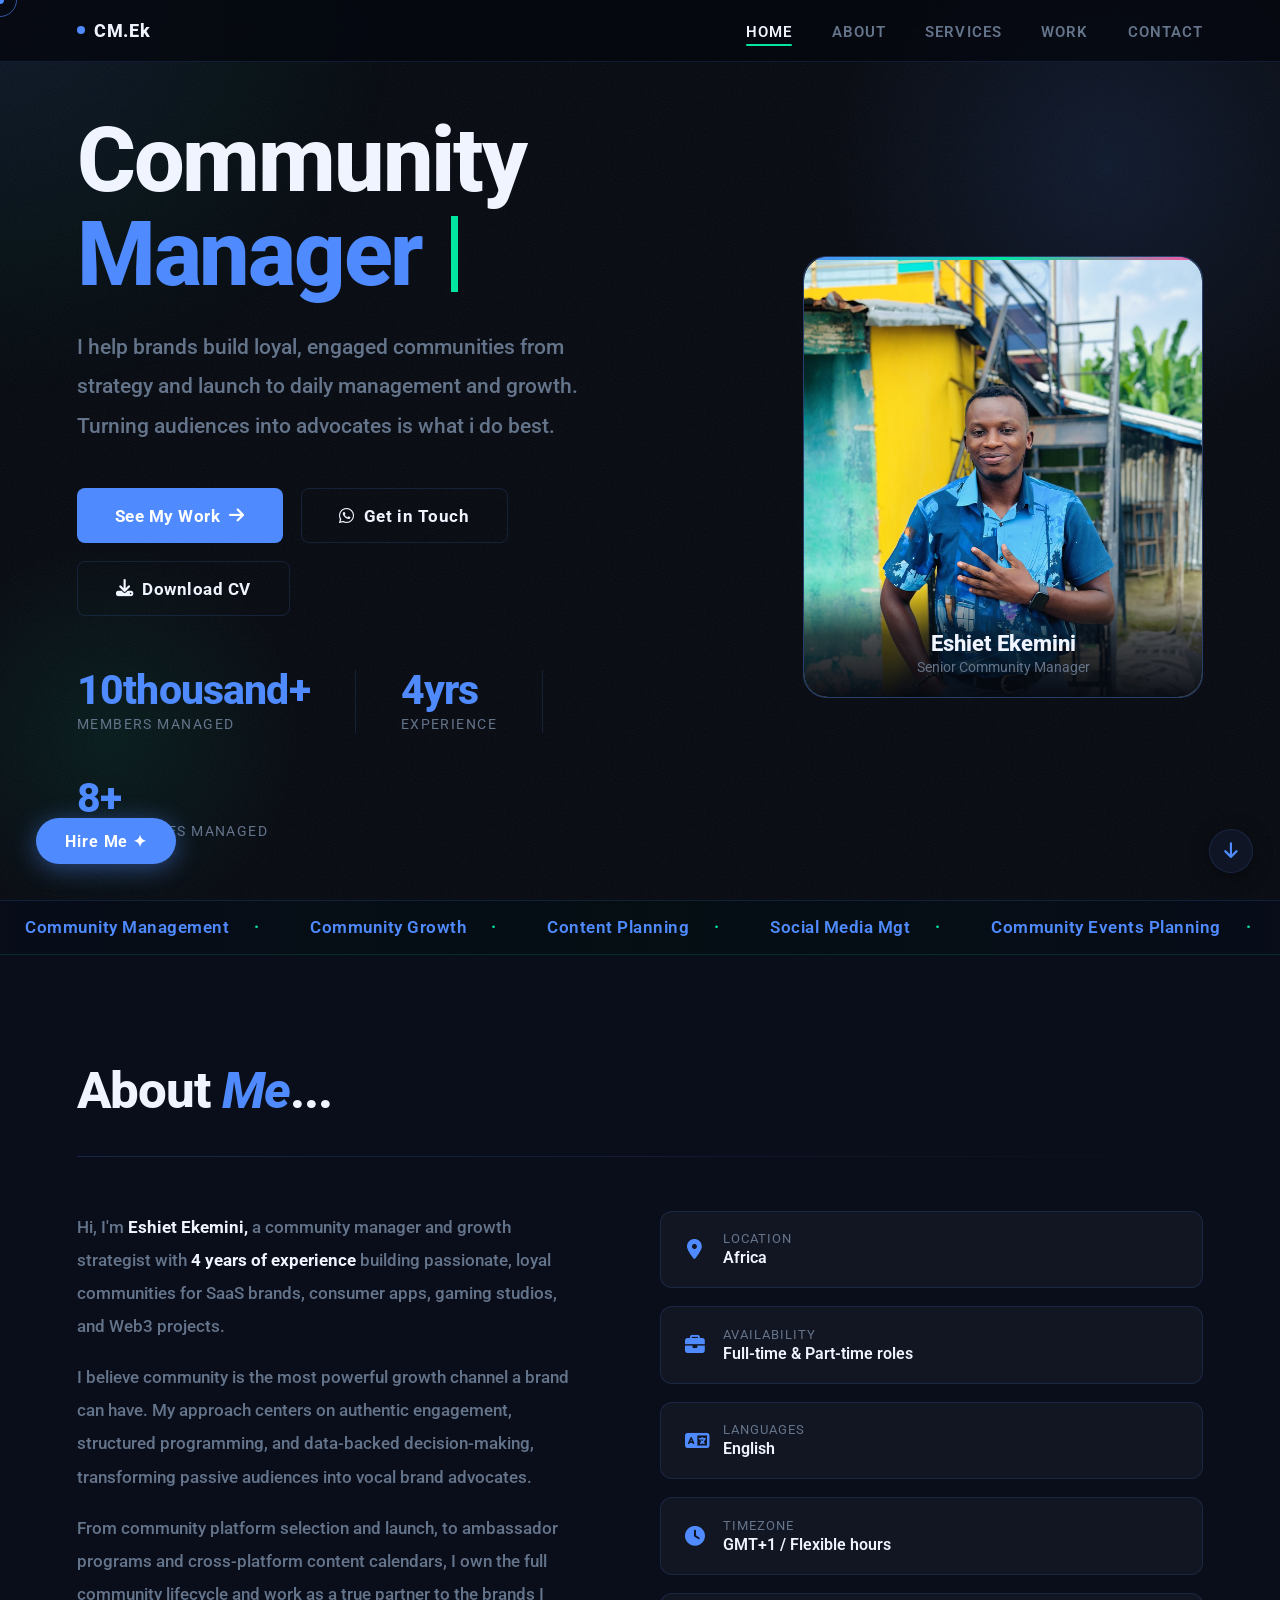
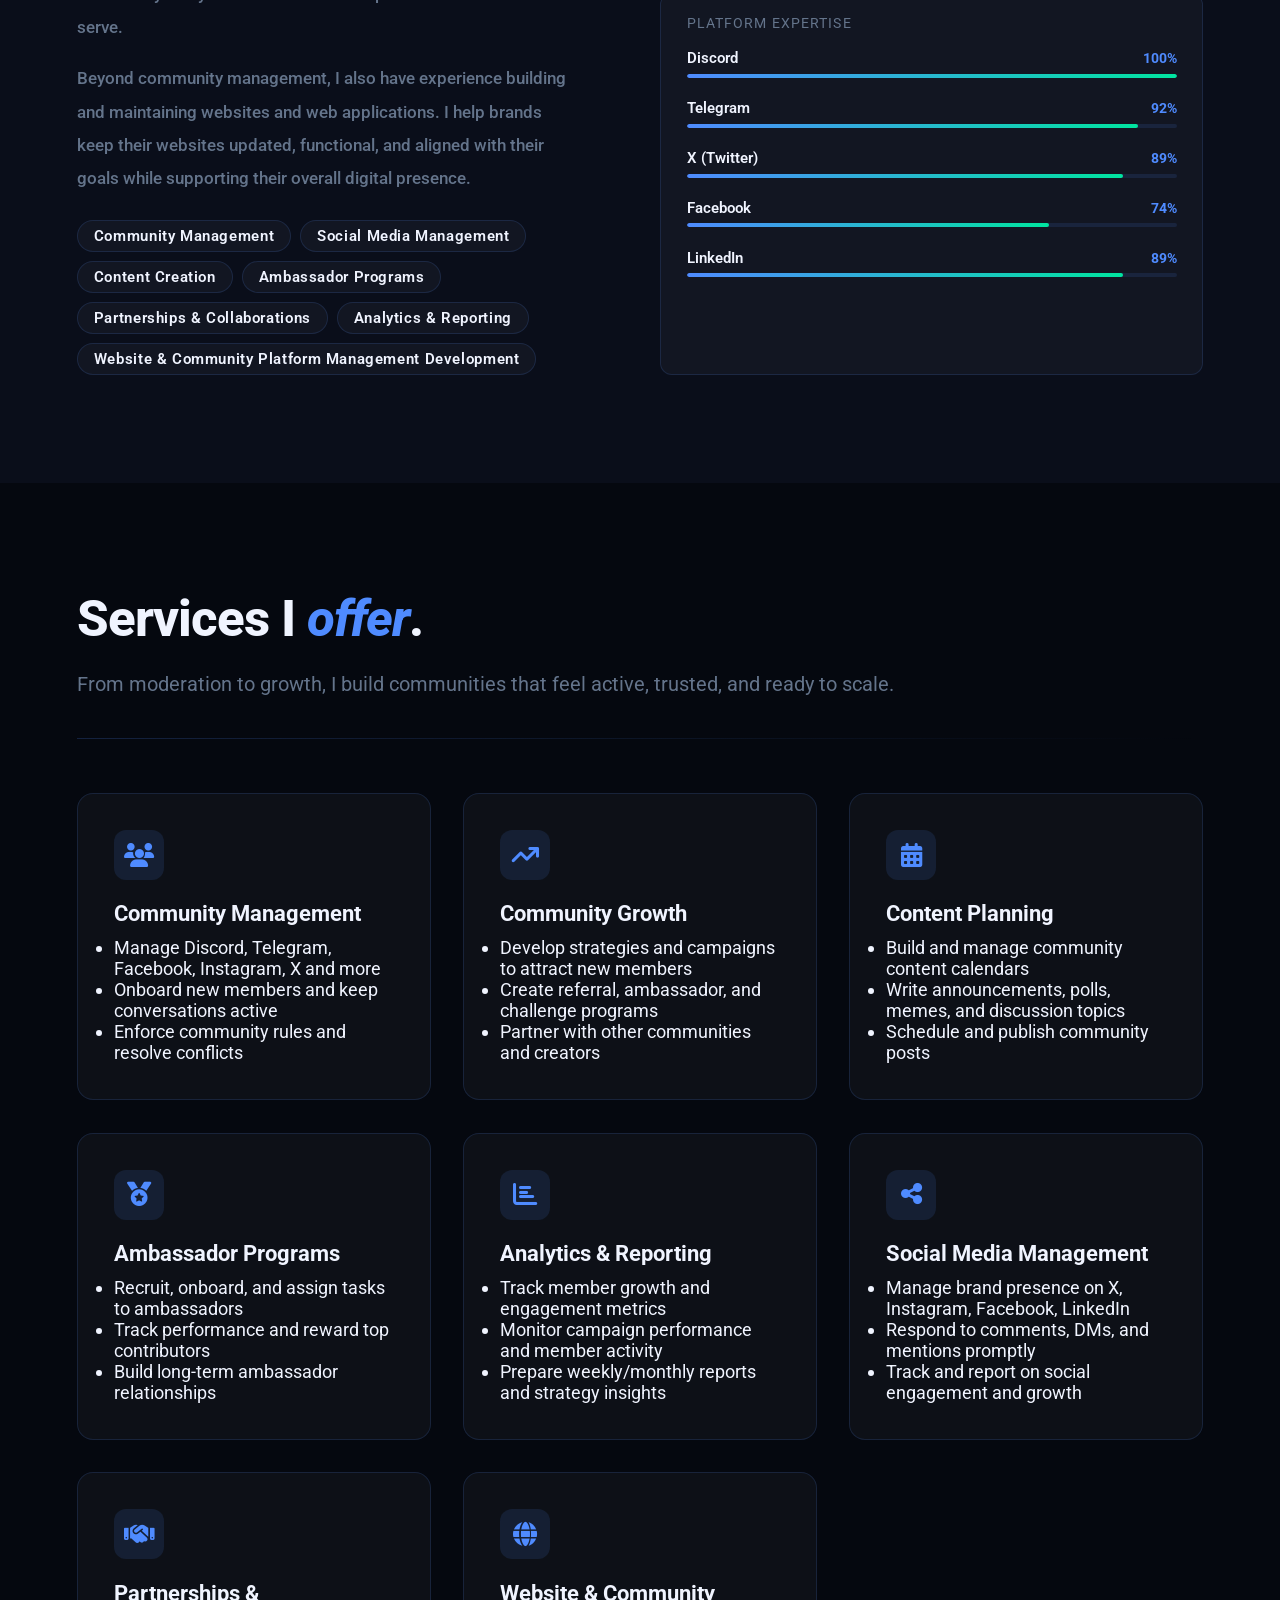
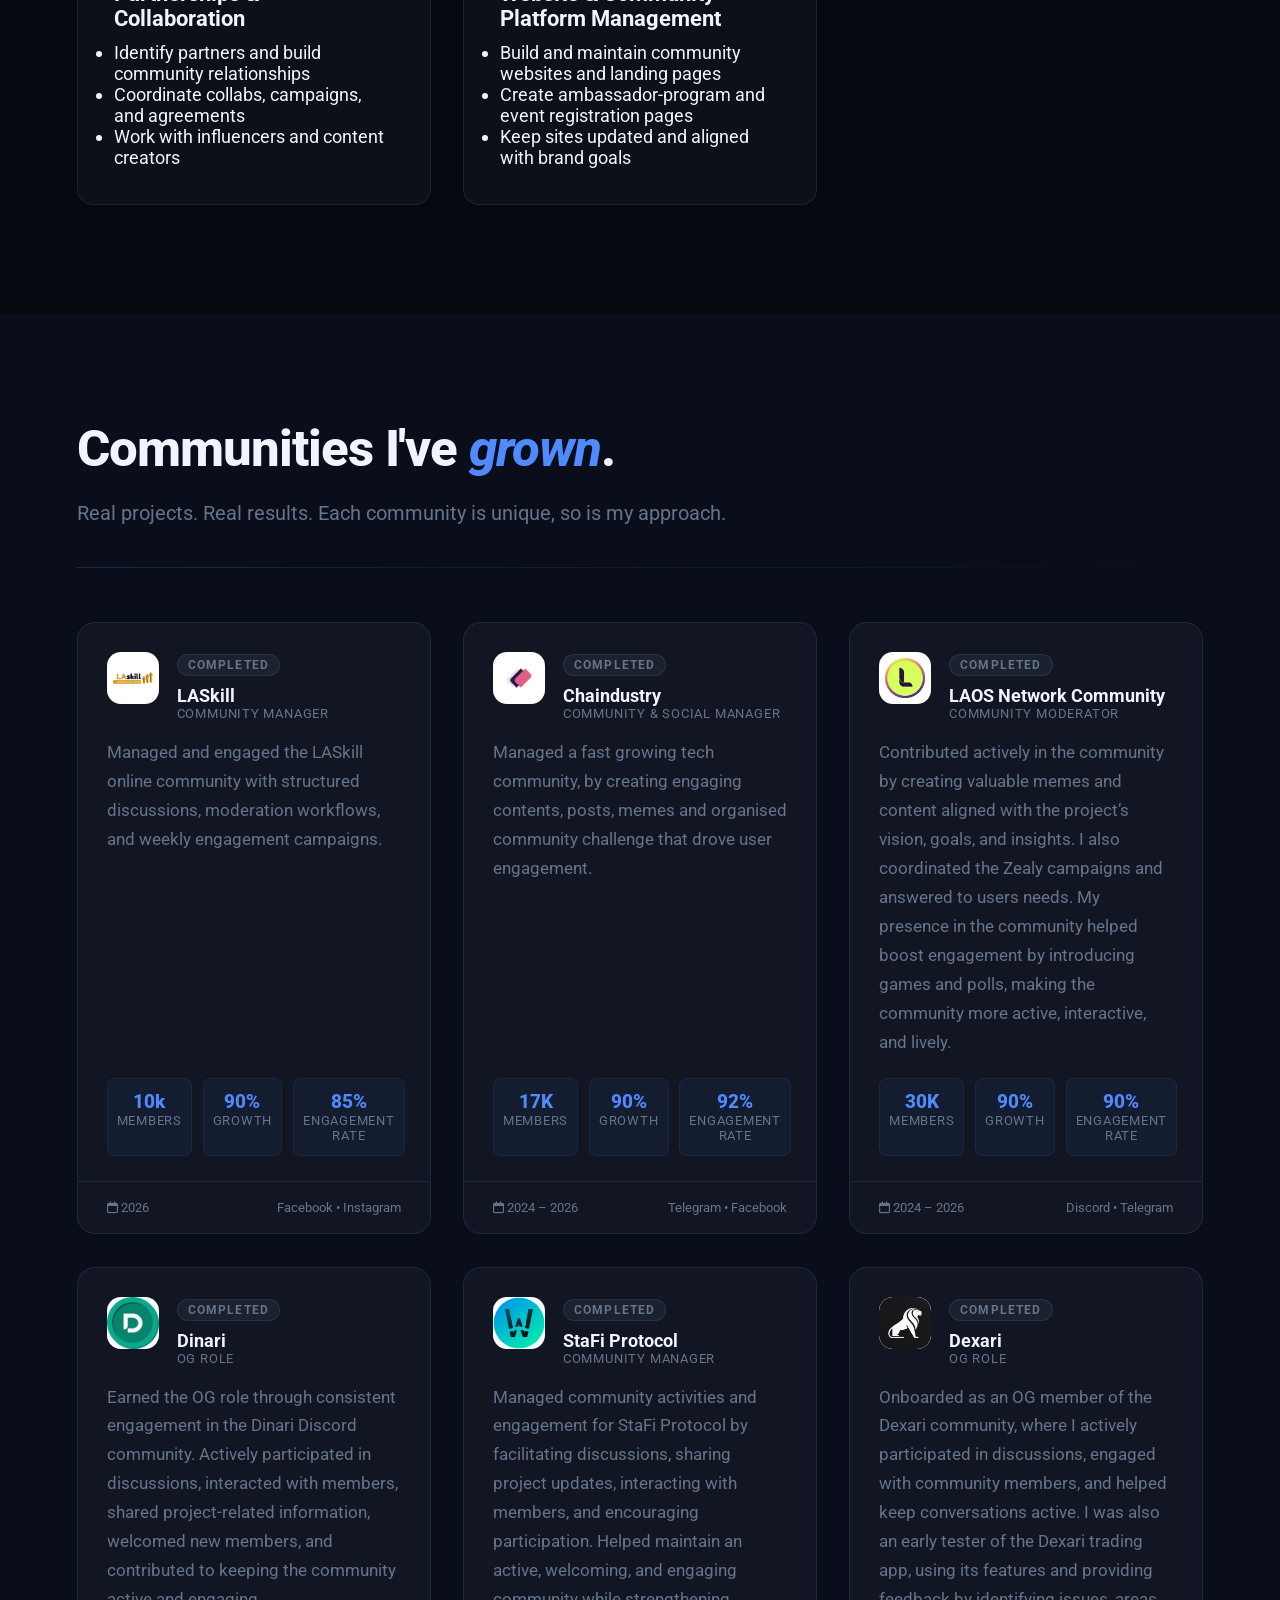
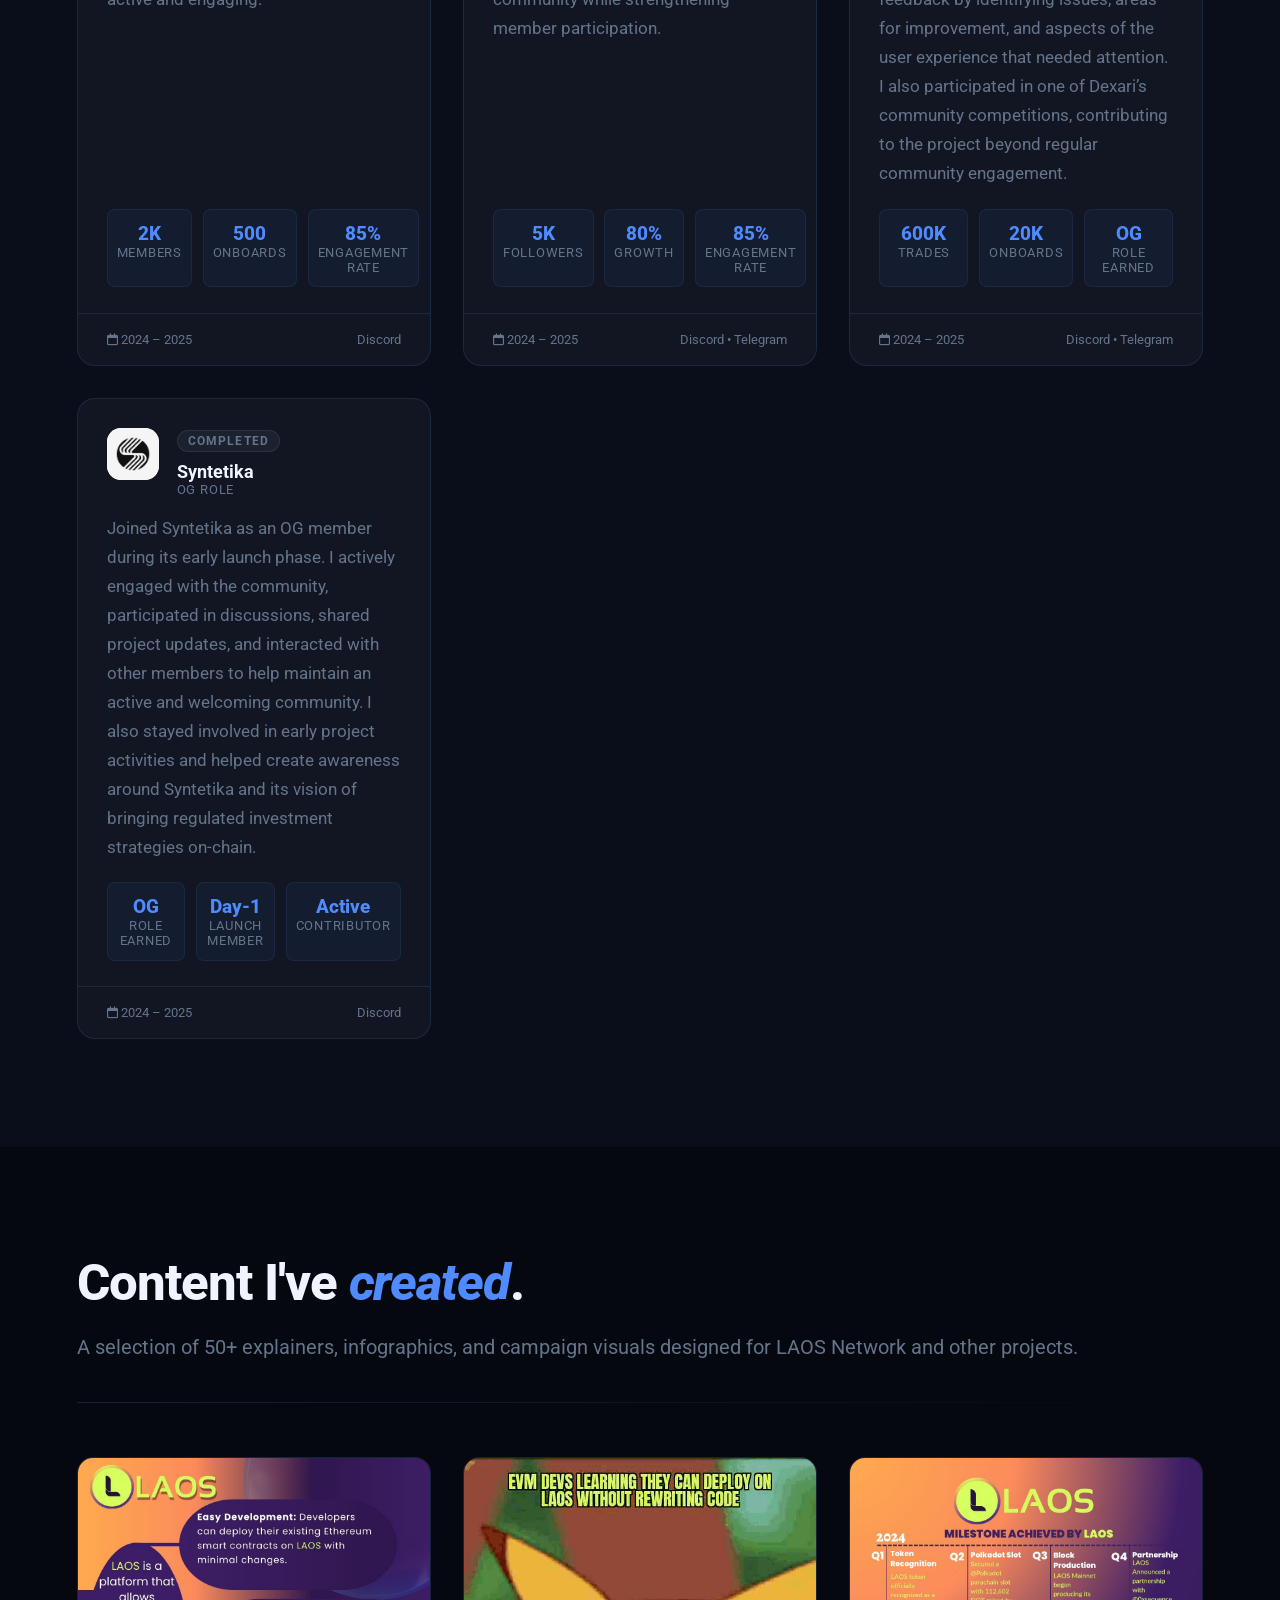
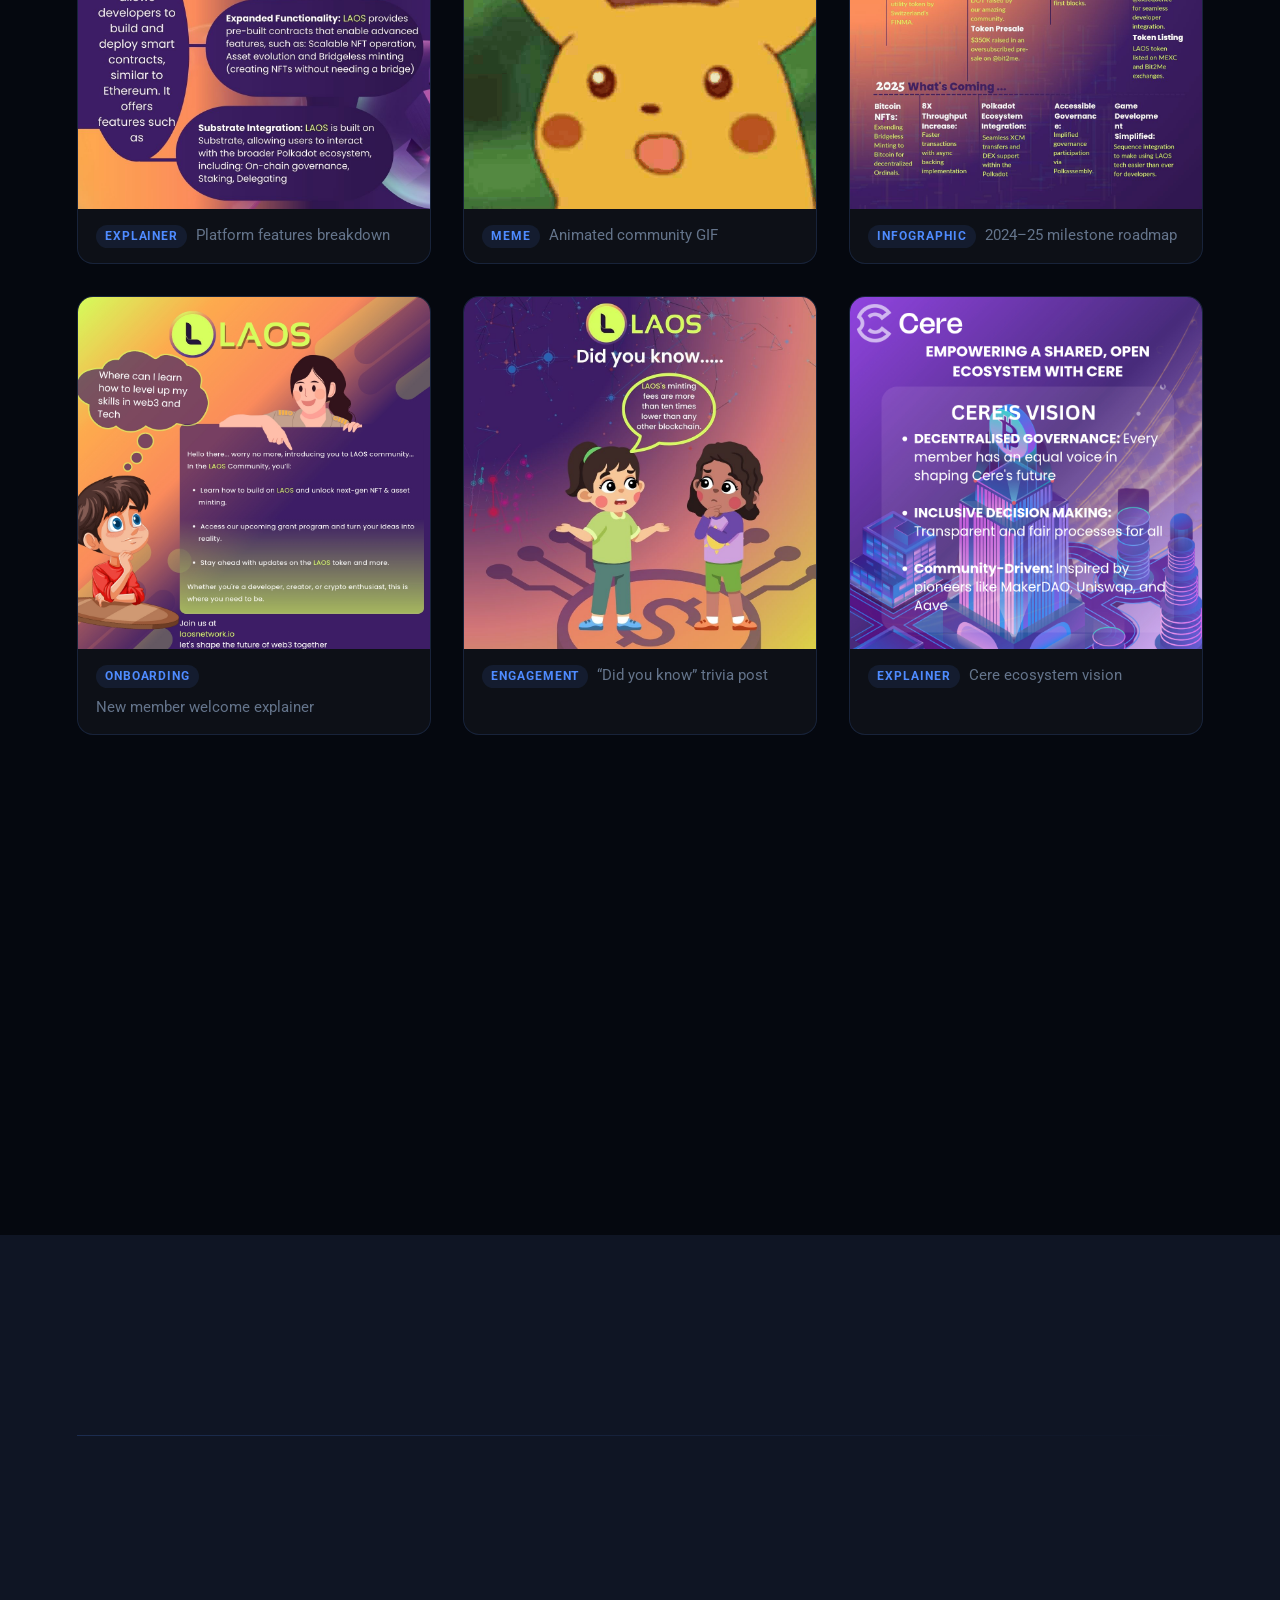
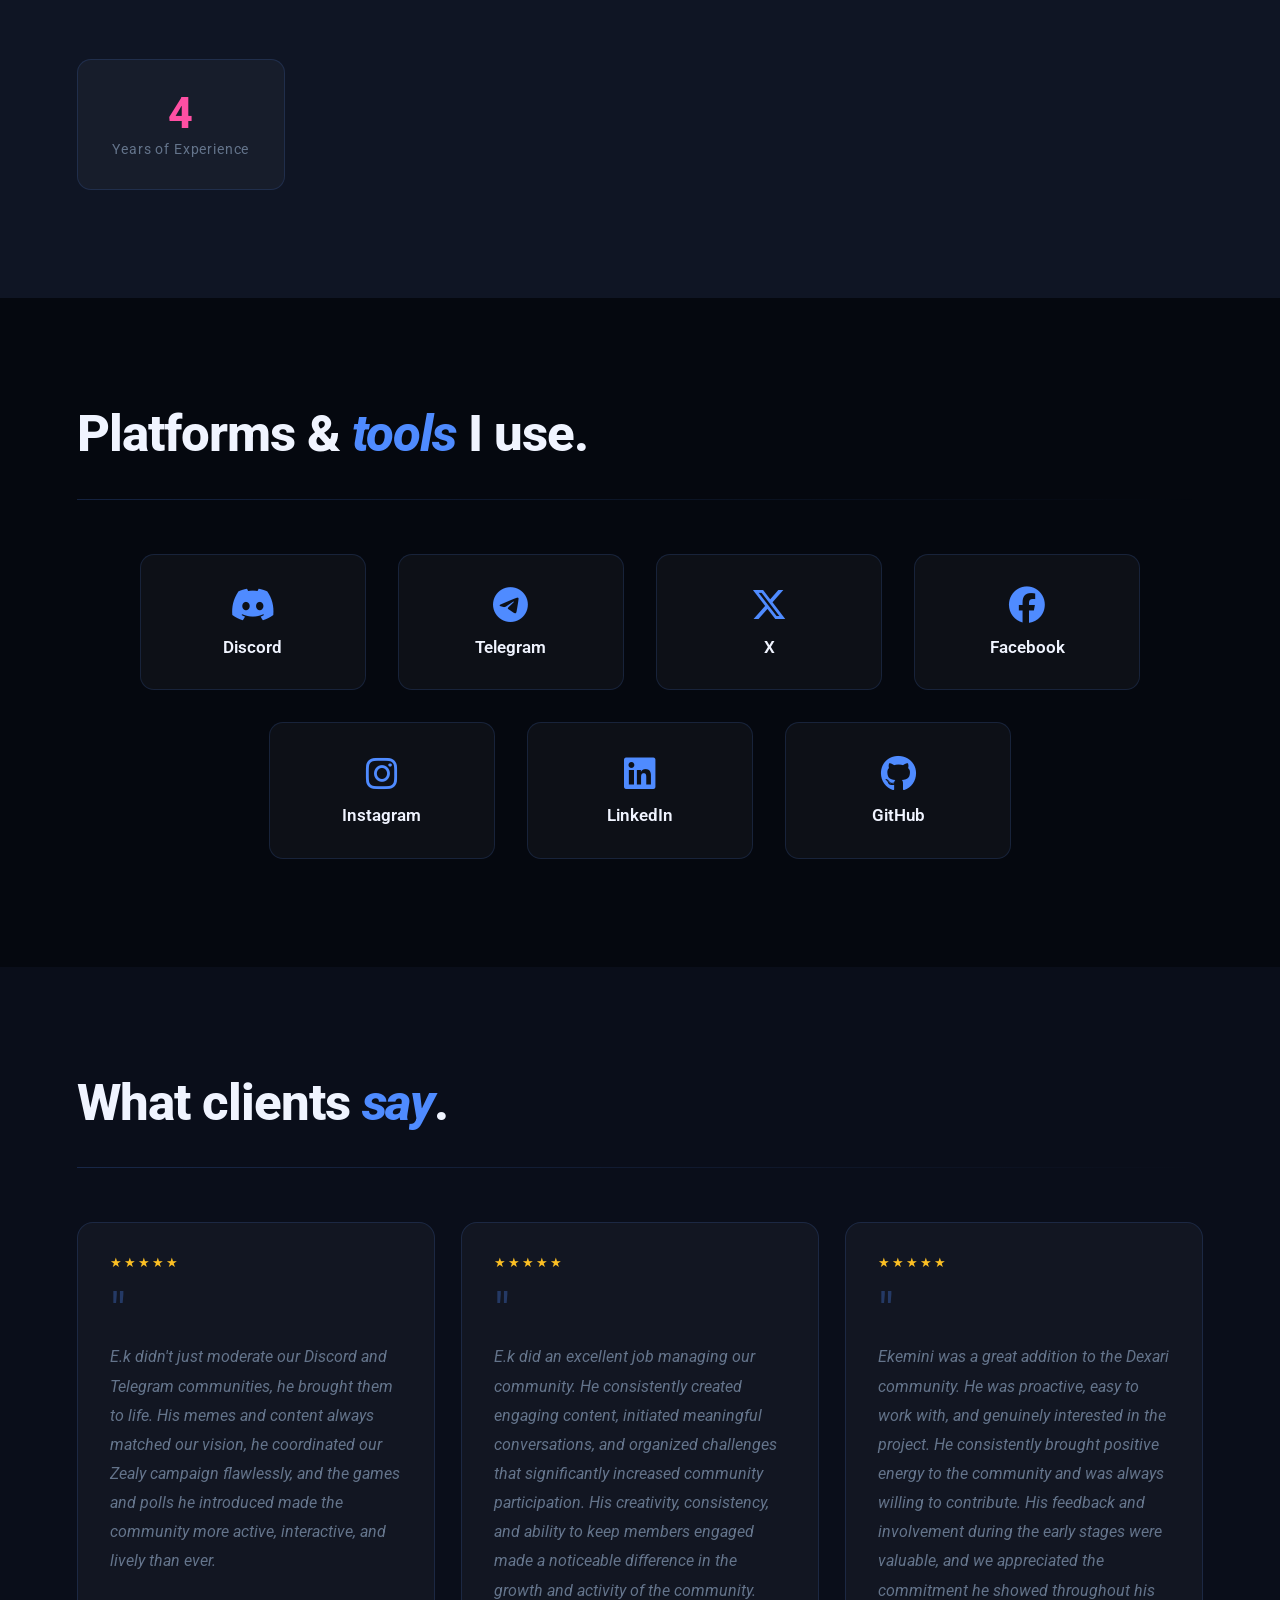
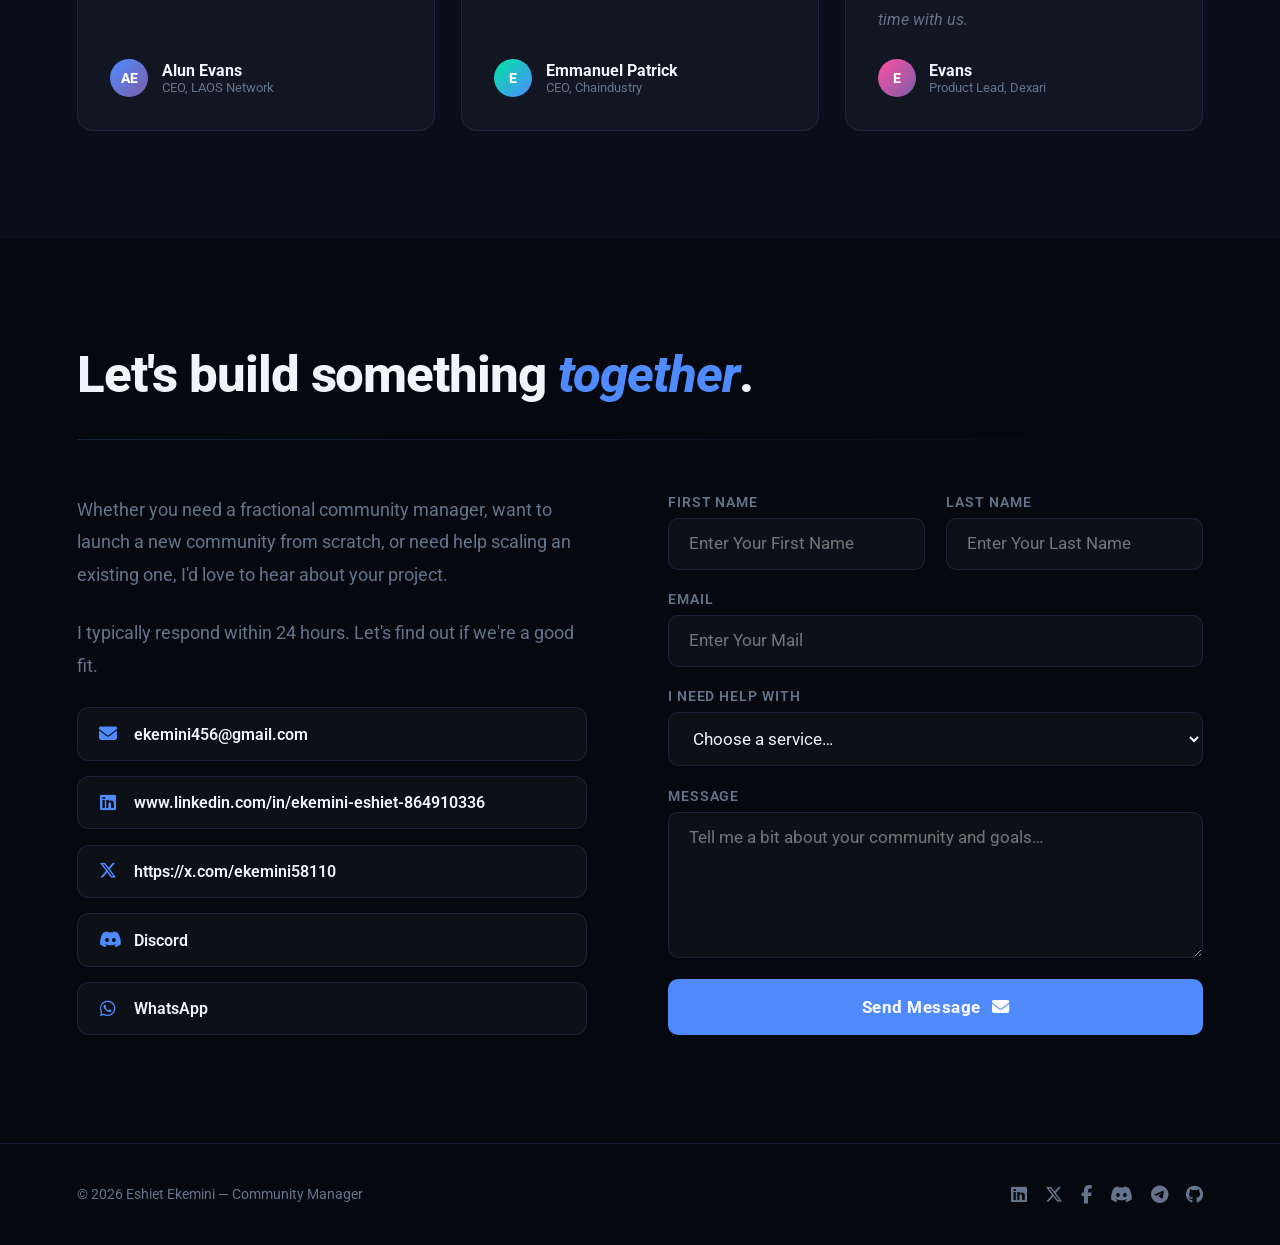
==== index.html @ 58fcf873 "refactor content descriptions and adjust modal styles for improved layout and responsiveness" ====
<!DOCTYPE html>
<html lang="en">

<head>
  <meta charset="UTF-8" />
  <meta name="viewport" content="width=device-width, initial-scale=1.0" />
  <meta name="description"
    content="Portfolio of Eshiet Ekemini — Community Manager building thriving, engaged brand communities." />
  <meta property="og:title" content="Eshiet Ekemini | Community Manager" />
  <meta property="og:description"
    content="Community Manager — 10,000+ members managed across Discord, Telegram &amp; X. Explore my community designs, memes and campaign work." />
  <meta property="og:type" content="website" />
  <meta property="og:image" content="./LAOS%20Designs/LAOS%20Roadmap.jpg" />
  <meta name="twitter:card" content="summary_large_image" />
  <meta name="twitter:title" content="Eshiet Ekemini | Community Manager" />
  <meta name="twitter:description"
    content="Community Manager — 10,000+ members managed across Discord, Telegram &amp; X." />
  <meta name="twitter:image" content="./LAOS%20Designs/LAOS%20Roadmap.jpg" />
  <title>Eshiet Ekemini — Community Manager</title>
  <link rel="preconnect" href="https://fonts.googleapis.com">
  <link rel="preconnect" href="https://fonts.gstatic.com" crossorigin>
  <link href="https://fonts.googleapis.com/css2?family=Roboto:wght@400;500;700;900&display=swap" rel="stylesheet" />
  <link rel="stylesheet" href="https://cdnjs.cloudflare.com/ajax/libs/font-awesome/6.5.1/css/all.min.css">
  <link rel="icon"
    href="data:image/svg+xml,%3Csvg xmlns='http://www.w3.org/2000/svg' viewBox='0 0 64 64'%3E%3Crect width='64' height='64' rx='14' fill='%2305080f'/%3E%3Ctext x='32' y='44' font-family='Arial,Helvetica,sans-serif' font-size='30' font-weight='700' fill='%234f8bff' text-anchor='middle'%3EEk%3C/text%3E%3C/svg%3E">
  <link rel="stylesheet" href="styles.css" />
</head>

<body>
  <a class="skip-link" href="#main">Skip to main content</a>
  <div class="cursor" id="cursor"></div>
  <div class="cursor-ring" id="cursorRing"></div>
  <div class="spotlight" aria-hidden="true"></div>

  <!-- Nav -->
  <nav>
    <a class="nav-logo" href="#">
      <span class="nav-logo-dot"></span>CM.Ek
    </a>
    <div class="nav-right">
      <ul class="nav-links" id="navLinks">
        <li><a href="#hero">Home</a></li>
        <li><a href="#about">About</a></li>
        <li><a href="#services">Services</a></li>
        <li><a href="#work">Work</a></li>
        <li><a href="#contact">Contact</a></li>
      </ul>
      <button class="nav-toggle" id="navToggle" aria-label="Toggle menu" aria-expanded="false" aria-controls="navLinks">
        <span></span>
        <span></span>
        <span></span>
      </button>
    </div>
  </nav>

  <main id="main">

    <!-- Hero -->
    <section class="hero" id="hero">
      <div class="hero-noise"></div>
      <div class="hero-glow"></div>
      <div class="hero-glow2"></div>
      <div class="hero-inner">
        <div class="hero-left">
          <h1 class="hero-name">
            <span class="type-line" id="typeLine1">Community</span><br /><span class="type-line line2"
              id="typeLine2">Manager
            </span>
          </h1>
          <p class="hero-desc">
            I help brands build loyal, engaged communities from strategy and launch to daily management and growth.
            Turning audiences into advocates is what i do best.
          </p>
          <div class="hero-actions">
            <a class="btn-primary" href="#work">
              See My Work <i class="fa-solid fa-arrow-right"></i>
            </a>
            <a class="btn-outline" href="https://wa.me/2349066287219" target="_blank" rel="noopener">
              <i class="fa-brands fa-whatsapp"></i> Get in Touch
            </a>
            <a class="btn-outline" href="cv.html" target="_blank" rel="noopener">
              <i class="fa-solid fa-download"></i> Download CV
            </a>
          </div>
          <div class="hero-metrics">
            <div class="metric">
              <div class="metric-num"><span class="count" data-target="10">10</span><span>thousand+</span></div>
              <div class="metric-label">Members Managed</div>
            </div>
            <div class="metric-divider"></div>
            <div class="metric">
              <div class="metric-num"><span class="count" data-target="4">4</span><span>yrs</span></div>
              <div class="metric-label">Experience</div>
            </div>
            <div class="metric-divider"></div>
            <div class="metric">
              <div class="metric-num"><span class="count" data-target="8">8</span><span>+</span></div>
              <div class="metric-label">Communities Managed</div>
            </div>
          </div>
        </div>
        <div class="hero-right">
          <div class="profile-card">
            <div class="profile-head">
              <div class="profile-avatar"><img src="./profile-photo.jpg" alt="Eshiet Ekemini" fetchpriority="high"
                  decoding="async">
              </div>
              <div class="profile-head-overlay">
                <div class="profile-name">Eshiet Ekemini</div>
                <div class="profile-title">Senior Community Manager</div>
              </div>
            </div>
          </div>

        </div>
      </div>
    </section>

    <!-- Marquee -->
    <div class="marquee-strip" aria-label="Skills marquee">
      <div class="marquee-track">
        <div class="marquee-group">
          <span class="marquee-item">Community Management</span>
          <span class="marquee-item">Community Growth</span>
          <span class="marquee-item">Content Planning</span>
          <span class="marquee-item">Social Media Mgt</span>
          <span class="marquee-item">Community Events Planning</span>
          <span class="marquee-item">Web3 Communities</span>
          <span class="marquee-item">Partnerships and Collabs</span>
          <span class="marquee-item">Analytics &amp; Reporting</span>
          <span class="marquee-item">Website Management</span>
          <span class="marquee-item">Ambassador Programs</span>
          <span class="marquee-item">Crisis Management</span>
        </div>
        <div class="marquee-group" aria-hidden="true">
          <span class="marquee-item">Community Management</span>
          <span class="marquee-item">Community Growth</span>
          <span class="marquee-item">Content Planning</span>
          <span class="marquee-item">Social Media Mgt</span>
          <span class="marquee-item">Community Events Planning</span>
          <span class="marquee-item">Web3 Communities</span>
          <span class="marquee-item">Partnerships and Collabs</span>
          <span class="marquee-item">Analytics &amp; Reporting</span>
          <span class="marquee-item">Website Management</span>
          <span class="marquee-item">Ambassador Programs</span>
          <span class="marquee-item">Crisis Management</span>
        </div>
      </div>
    </div>

    <!-- About -->
    <section id="about" class="about-section">
      <div class="section-inner">
        <!-- <p class="section-eyebrow reveal">About Me</p> -->
        <h2 class="section-title reveal">About <em>Me</em>...</h2>
        <div class="divider"></div>
        <div class="about-grid">
          <div class="about-text reveal">
            <p>Hi, I'm <strong>Eshiet Ekemini,</strong> a community manager and growth strategist with <strong>4 years
                of experience</strong> building passionate, loyal communities for SaaS brands, consumer apps, gaming
              studios, and Web3 projects.
            </p>
            <p>I believe community is the most powerful growth channel a brand can have. My approach centers on
              authentic engagement, structured programming, and data-backed decision-making,
              transforming passive audiences into vocal brand advocates.
            </p>
            <p>From community platform selection and launch, to ambassador programs and cross-platform content
              calendars, I own the full community lifecycle and work as a true partner to the brands I serve.
            </p>
            <p>Beyond community management, I also have experience building and maintaining websites and web
              applications. I help brands keep their websites updated, functional,
              and aligned with their goals while supporting their overall digital presence.
            </p>
            <div class="about-pills">
              <span class="pill">Community Management</span>
              <!-- <span class="pill">Community Growth</span> -->
              <!-- <span class="pill">Content Planning</span> -->
              <span class="pill">Social Media Management</span>
              <span class="pill">Content Creation</span>
              <span class="pill">Ambassador Programs</span>
              <span class="pill">Partnerships & Collaborations</span>
              <span class="pill">Analytics & Reporting</span>
              <span class="pill">Website & Community Platform Management Development</span>

            </div>
          </div>
          <div class="about-right reveal">
            <div class="info-row">
              <i class="fa-solid fa-location-dot"></i>
              <div>
                <div class="info-row-label">Location</div>
                <div class="info-row-val">Africa</div>
              </div>
            </div>
            <div class="info-row">
              <i class="fa-solid fa-briefcase"></i>
              <div>
                <div class="info-row-label">Availability</div>
                <div class="info-row-val">Full-time &amp; Part-time roles</div>
              </div>
            </div>
            <div class="info-row">
              <i class="fa-solid fa-language"></i>
              <div>
                <div class="info-row-label">Languages</div>
                <div class="info-row-val">English</div>
              </div>
            </div>
            <div class="info-row">
              <i class="fa-solid fa-clock"></i>
              <div>
                <div class="info-row-label">Timezone</div>
                <div class="info-row-val">GMT+1 / Flexible hours</div>
              </div>
            </div>

            <div
              style="background:var(--card);border:1px solid var(--border);border-radius:12px;padding:1.2rem 1.4rem;">
              <div
                style="font-size:0.78rem;color:var(--muted);text-transform:uppercase;letter-spacing:0.08em;margin-bottom:1rem;">
                Platform Expertise</div>
              <div class="experience-bar">
                <div class="exp-item">
                  <div style="display:flex;justify-content:space-between;align-items:center;margin-bottom:0.35rem;">
                    <div style="font-size:0.85rem;font-weight:600;">Discord</div>
                    <div style="font-size:0.75rem;color:var(--accent);font-weight:700;">100%</div>
                  </div>
                  <div class="exp-bar" style="width:100%;">
                    <div class="exp-fill" style="width:100%;"></div>
                  </div>
                </div>
                <div class="exp-item">
                  <div style="display:flex;justify-content:space-between;align-items:center;margin-bottom:0.35rem;">
                    <div style="font-size:0.85rem;font-weight:600;">Telegram</div>
                    <div style="font-size:0.75rem;color:var(--accent);font-weight:700;">92%</div>
                  </div>
                  <div class="exp-bar" style="width:100%;">
                    <div class="exp-fill" style="width:92%;"></div>
                  </div>
                </div>
                <div class="exp-item">
                  <div style="display:flex;justify-content:space-between;align-items:center;margin-bottom:0.35rem;">
                    <div style="font-size:0.85rem;font-weight:600;">X (Twitter)</div>
                    <div style="font-size:0.75rem;color:var(--accent);font-weight:700;">89%</div>
                  </div>
                  <div class="exp-bar" style="width:100%;">
                    <div class="exp-fill" style="width:89%;"></div>
                  </div>
                </div>
                <div class="exp-item">
                  <div style="display:flex;justify-content:space-between;align-items:center;margin-bottom:0.35rem;">
                    <div style="font-size:0.85rem;font-weight:600;">Facebook</div>
                    <div style="font-size:0.75rem;color:var(--accent);font-weight:700;">74%</div>
                  </div>
                  <div class="exp-bar" style="width:100%;">
                    <div class="exp-fill" style="width:74%;"></div>
                  </div>
                </div>
                <div class="exp-item" style="margin-bottom:0">
                  <div style="display:flex;justify-content:space-between;align-items:center;margin-bottom:0.35rem;">
                    <div style="font-size:0.85rem;font-weight:600;">LinkedIn</div>
                    <div style="font-size:0.75rem;color:var(--accent);font-weight:700;">89%</div>
                  </div>
                  <div class="exp-bar" style="width:100%;">
                    <div class="exp-fill" style="width:89%;"></div>
                  </div>
                </div>
              </div>
            </div>
          </div>
        </div>
      </div>
    </section>

    <!-- Services -->
    <section id="services">
      <div class="section-inner">
        <h2 class="section-title reveal">Services I <em>offer</em>.</h2>
        <p class="section-sub reveal">From moderation to growth, I build communities that feel active, trusted, and ready to scale.</p>
        <div class="divider"></div>
        <div class="services-grid">
          <div class="service-card reveal">
            <div class="service-icon"><i class="fa-solid fa-users"></i></div>
            <h3>Community Management</h3>
            <ul>
              <li>Manage Discord, Telegram, Facebook, Instagram, X and more</li>
              <li>Onboard new members and keep conversations active</li>
              <li>Enforce community rules and resolve conflicts</li>
            </ul>
            <!-- <div class="service-tags">
              <span class="stag">Roadmap</span><span class="stag">Platform Fit</span><span class="stag">Launch</span>
            </div> -->
          </div>
          <div class="service-card reveal">
            <div class="service-icon"><i class="fa-solid fa-arrow-trend-up"></i></div>
            <h3>Community Growth</h3>
            <ul>
              <li>Develop strategies and campaigns to attract new members</li>
              <li>Create referral, ambassador, and challenge programs</li>
              <li>Partner with other communities and creators</li>
            </ul>
            <!-- <div class="service-tags">
              <span class="stag">Onboarding</span><span class="stag">Retention</span><span class="stag">Loops</span>
            </div> -->
          </div>
          <div class="service-card reveal">
            <div class="service-icon"><i class="fa-solid fa-calendar-days"></i></div>
            <h3>Content Planning</h3>
            <ul>
              <li>Build and manage community content calendars</li>
              <li>Write announcements, polls, memes, and discussion topics</li>
              <li>Schedule and publish community posts</li>
            </ul>
            <!-- <div class="service-tags">
              <span class="stag">AMAs</span><span class="stag">Challenges</span><span class="stag">Meetups</span>
            </div> -->
          </div>
          <div class="service-card reveal">
            <div class="service-icon"><i class="fa-solid fa-medal"></i></div>
            <h3>Ambassador Programs</h3>
            <ul>
              <li>Recruit, onboard, and assign tasks to ambassadors</li>
              <li>Track performance and reward top contributors</li>
              <li>Build long-term ambassador relationships</li>
            </ul>
            <!-- <div class="service-tags">
              <span class="stag">Advocates</span><span class="stag">Rewards</span><span class="stag">UGC</span>
            </div> -->
          </div>

          <div class="service-card reveal">
            <div class="service-icon"><i class="fa-solid fa-chart-bar"></i></div>
            <h3>Analytics & Reporting</h3>
            <ul>
              <li>Track member growth and engagement metrics</li>
              <li>Monitor campaign performance and member activity</li>
              <li>Prepare weekly/monthly reports and strategy insights</li>
            </ul>
            <!-- <div class="service-tags">
              <span class="stag">Advocates</span><span class="stag">Rewards</span><span class="stag">UGC</span>
            </div> -->
          </div>
          <div class="service-card reveal">
            <div class="service-icon"><i class="fa-solid fa-share-nodes"></i></div>
            <h3>Social Media Management</h3>
            <ul>
              <li>Manage brand presence on X, Instagram, Facebook, LinkedIn</li>
              <li>Respond to comments, DMs, and mentions promptly</li>
              <li>Track and report on social engagement and growth</li>
            </ul>
            <!-- <div class="service-tags">
              <span class="stag">KPIs</span><span class="stag">Dashboards</span><span class="stag">OKRs</span>
            </div> -->
          </div>
          <div class="service-card reveal">
            <div class="service-icon"><i class="fa-solid fa-handshake"></i></div>
            <h3>Partnerships & Collaboration</h3>
            <ul>
              <li>Identify partners and build community relationships</li>
              <li>Coordinate collabs, campaigns, and agreements</li>
              <li>Work with influencers and content creators</li>
            </ul>
            <!-- <div class="service-tags">
              <span class="stag">Guidelines</span><span class="stag">Playbooks</span><span
                class="stag">Escalation</span>
            </div> -->
          </div>

          <div class="service-card reveal">
            <div class="service-icon"><i class="fa-solid fa-globe"></i></div>
            <h3>Website & Community Platform Management</h3>
            <ul>
              <li>Build and maintain community websites and landing pages</li>
              <li>Create ambassador-program and event registration pages</li>
              <li>Keep sites updated and aligned with brand goals</li>
            </ul>
            <!-- <div class="service-tags">
              <span class="stag">Guidelines</span><span class="stag">Playbooks</span><span
                class="stag">Escalation</span>
            </div> -->
          </div>
        </div>
      </div>
    </section>

    <!-- Work / Case Studies -->
    <section id="work" class="work-section">
      <div class="section-inner">
        <h2 class="section-title reveal">Communities I've <em>grown</em>.</h2>
        <p class="section-sub reveal">Real projects. Real results. Each community is unique, so is my approach.</p>
        <div class="divider"></div>
        <div class="work-grid">

          <div class="work-card reveal">
            <div class="work-card-header">
              <div class="work-icon laskill-logo"><img src="./images (16).png" alt="LASkill logo" loading="lazy"></div>
              <div class="work-meta">
                <div class="work-status past">Completed</div>
                <div class="work-name">LASkill</div>
                <div class="work-role">Community Manager</div>
              </div>
            </div>
            <div class="work-body">
              <p class="work-desc">Managed and engaged the LASkill online community with structured
                discussions,
                moderation workflows, and weekly engagement campaigns.</p>
              <div class="work-results">
                <div class="result-box">
                  <div class="result-num">10k</div>
                  <div class="result-label">Members</div>
                </div>
                <div class="result-box">
                  <div class="result-num">90%</div>
                  <div class="result-label">Growth</div>
                </div>
                <div class="result-box">
                  <div class="result-num">85%</div>
                  <div class="result-label">Engagement Rate</div>
                </div>
              </div>
            </div>
            <div class="work-footer">
              <span><i class="fa-regular fa-calendar"></i> 2026</span>
              <span>Facebook &bull; Instagram</span>
            </div>
          </div>

          <div class="work-card reveal">
            <div class="work-card-header">
              <div class="work-icon chaindustry-logo"><img src="./chIN.ico" alt="Chaindustry logo" loading="lazy"></div>
              <div class="work-meta">
                <div class="work-status past">Completed</div>
                <div class="work-name">Chaindustry</div>
                <div class="work-role">Community &amp; Social Manager</div>
              </div>
            </div>
            <div class="work-body">
              <p class="work-desc">Managed a fast growing tech community, by creating engaging contents, posts, memes
                and organised community challenge that drove user engagement.
              </p>
              <div class="work-results">
                <div class="result-box">
                  <div class="result-num">17K</div>
                  <div class="result-label">Members</div>
                </div>
                <div class="result-box">
                  <div class="result-num">90%</div>
                  <div class="result-label">Growth</div>
                </div>
                <div class="result-box">
                  <div class="result-num">92%</div>
                  <div class="result-label">Engagement Rate</div>
                </div>
              </div>
            </div>
            <div class="work-footer">
              <span><i class="fa-regular fa-calendar"></i> 2024 &ndash; 2026</span>
              <span>Telegram &bull; Facebook</span>
            </div>
          </div>

          <div class="work-card reveal">
            <div class="work-card-header">
              <div class="work-icon laos-logo"><img src="./images (24).jpeg" alt="LAOS logo" loading="lazy"></div>
              <div class="work-meta">
                <div class="work-status past">Completed</div>
                <div class="work-name">LAOS Network Community</div>
                <div class="work-role">Community Moderator</div>
              </div>
            </div>
            <div class="work-body">
              <p class="work-desc">Contributed actively in the community by creating valuable memes and content aligned with the project’s vision, goals, and insights. 
                I also coordinated the Zealy campaigns and answered to users needs. My presence in the community helped boost engagement by introducing games and polls, making the
                community more active, interactive, and lively.
              </p>
              <div class="work-results">
                <div class="result-box">
                  <div class="result-num">30K</div>
                  <div class="result-label">Members</div>
                </div>
                <div class="result-box">
                  <div class="result-num">90%</div>
                  <div class="result-label">Growth</div>
                </div>
                <div class="result-box">
                  <div class="result-num">90%</div>
                  <div class="result-label">Engagement Rate</div>
                </div>
              </div>
            </div>
            <div class="work-footer">
              <span><i class="fa-regular fa-calendar"></i> 2024 &ndash; 2026</span>
              <span>Discord &bull; Telegram</span>
            </div>
          </div>

          <div class="work-card reveal">
            <div class="work-card-header">
              <div class="work-icon dinari-logo"><img src="./Dinari-token-icon.png" alt="Dinari logo" loading="lazy">
              </div>
              <div class="work-meta">
                <div class="work-status past">Completed</div>
                <div class="work-name">Dinari</div>
                <div class="work-role">OG Role</div>
              </div>
            </div>
            <div class="work-body">
              <p class="work-desc">Earned the OG role through consistent engagement in the Dinari Discord community.
                Actively participated in discussions, interacted with members, shared project-related information,
                welcomed new members,
                and contributed to keeping the community active and engaging.
              </p>
              <div class="work-results">
                <div class="result-box">
                  <div class="result-num">2K</div>
                  <div class="result-label">Members</div>
                </div>
                <div class="result-box">
                  <div class="result-num">500</div>
                  <div class="result-label">Onboards</div>
                </div>
                <div class="result-box">
                  <div class="result-num">85%</div>
                  <div class="result-label">Engagement Rate</div>
                </div>
              </div>
            </div>
            <div class="work-footer">
              <span><i class="fa-regular fa-calendar"></i> 2024 &ndash; 2025</span>
              <span>Discord</span>
            </div>
          </div>

          <div class="work-card reveal">
            <div class="work-card-header">
              <div class="work-icon stafi-logo"><img src="./STAF.png" alt="StaFi Protocol logo" loading="lazy"></div>
              <div class="work-meta">
                <div class="work-status past">Completed</div>
                <div class="work-name">StaFi Protocol</div>
                <div class="work-role">Community Manager</div>
              </div>
            </div>
            <div class="work-body">
              <p class="work-desc">Managed community activities and engagement for StaFi Protocol by facilitating
                discussions, sharing project updates, interacting with members, and encouraging participation. Helped
                maintain an active, welcoming, and
                engaging community while strengthening member participation.</p>
              <div class="work-results">
                <div class="result-box">
                  <div class="result-num">5K</div>
                  <div class="result-label">Followers</div>
                </div>
                <div class="result-box">
                  <div class="result-num">80%</div>
                  <div class="result-label">Growth</div>
                </div>
                <div class="result-box">
                  <div class="result-num">85%</div>
                  <div class="result-label">Engagement Rate</div>
                </div>
              </div>
            </div>
            <div class="work-footer">
              <span><i class="fa-regular fa-calendar"></i> 2024 &ndash; 2025</span>
              <span>Discord &bull; Telegram</span>
            </div>
          </div>

          <div class="work-card reveal">
            <div class="work-card-header">
              <div class="work-icon dexari-logo"><img src="./dexari_logo.jpg" alt="Dexari logo" loading="lazy"></div>
              <div class="work-meta">
                <div class="work-status past">Completed</div>
                <div class="work-name">Dexari</div>
                <div class="work-role">OG Role</div>
              </div>
            </div>
            <div class="work-body">
              <p class="work-desc">Onboarded as an OG member of the Dexari community, where I actively participated in
                discussions,
                engaged with community members, and helped keep conversations active.
                I was also an early tester of the Dexari trading app, using its features and providing feedback by
                identifying issues, areas for improvement, and aspects of the user experience that needed attention.
                I also participated in one of Dexari’s community competitions, contributing to the project beyond
                regular community engagement.
              </p>
              <div class="work-results">
                <div class="result-box">
                  <div class="result-num">600K</div>
                  <div class="result-label">Trades</div>
                </div>
                <div class="result-box">
                  <div class="result-num">20K</div>
                  <div class="result-label">Onboards</div>
                </div>
                <div class="result-box">
                  <div class="result-num">OG</div>
                  <div class="result-label">Role Earned</div>
                </div>
              </div>
            </div>
            <div class="work-footer">
              <span><i class="fa-regular fa-calendar"></i> 2024 &ndash; 2025</span>
              <span>Discord &bull; Telegram</span>
            </div>
          </div>

          <div class="work-card reveal">
            <div class="work-card-header">
              <div class="work-icon syntetika-logo"><img src="./syntetika-logo.png" alt="Syntetika logo" loading="lazy">
              </div>
              <div class="work-meta">
                <div class="work-status past">Completed</div>
                <div class="work-name">Syntetika</div>
                <div class="work-role">OG Role</div>
              </div>
            </div>
            <div class="work-body">
              <p class="work-desc">Joined Syntetika as an OG member during its early launch phase.
                I actively engaged with the community, participated in discussions, shared project updates, and
                interacted with other members to help maintain an active and welcoming community.
                I also stayed involved in early project activities and helped create awareness around Syntetika and its
                vision of bringing regulated investment strategies on-chain.
              </p>
              <div class="work-results">
                <div class="result-box">
                  <div class="result-num">OG</div>
                  <div class="result-label">Role Earned</div>
                </div>
                <div class="result-box">
                  <div class="result-num">Day-1</div>
                  <div class="result-label">Launch Member</div>
                </div>
                <div class="result-box">
                  <div class="result-num">Active</div>
                  <div class="result-label">Contributor</div>
                </div>
              </div>
            </div>
            <div class="work-footer">
              <span><i class="fa-regular fa-calendar"></i> 2024 &ndash; 2025</span>
              <span>Discord</span>
            </div>
          </div>
        </div>
      </div>
    </section>

    <!-- Content Gallery -->
    <section id="content">
      <div class="section-inner">
        <h2 class="section-title reveal">Content I've <em>created</em>.</h2>
        <p class="section-sub reveal">A selection of 50+ explainers, infographics, and campaign visuals designed for LAOS Network and other projects.</p>
        <div class="divider"></div>
        <div class="content-grid">
          <figure class="content-card reveal">
            <img src="./LAOS%20Designs/LAOS%20Design.jpg" alt="LAOS platform features explainer" loading="lazy">
            <figcaption><span class="content-tag">Explainer</span> Platform features breakdown</figcaption>
          </figure>
          <figure class="content-card reveal">
            <img src="./LAOS%20Memes/GifMeme%2019052025092504.gif" alt="Animated LAOS community meme" loading="lazy">
            <figcaption><span class="content-tag">Meme</span> Animated community GIF</figcaption>
          </figure>
          <figure class="content-card reveal">
            <img src="./LAOS%20Designs/LAOS%20Roadmap.jpg" alt="LAOS milestones and roadmap infographic" loading="lazy">
            <figcaption><span class="content-tag">Infographic</span> 2024&ndash;25 milestone roadmap</figcaption>
          </figure>
          <figure class="content-card reveal">
            <img src="./LAOS%20Designs/LAOS%20Design%20(4).jpg" alt="LAOS community onboarding explainer"
              loading="lazy">
            <figcaption><span class="content-tag">Onboarding</span> New member welcome explainer</figcaption>
          </figure>
          <figure class="content-card reveal">
            <img src="./LAOS%20Designs/My%20Choice%20LAOS_20250103_020429_0000.jpg"
              alt="Did you know trivia post for LAOS" loading="lazy">
            <figcaption><span class="content-tag">Engagement</span> &ldquo;Did you know&rdquo; trivia post</figcaption>
          </figure>
          <figure class="content-card reveal">
            <img src="./Other%20Designs/Cere%20Designs%20(2).jpg" alt="Cere ecosystem vision explainer" loading="lazy">
            <figcaption><span class="content-tag">Explainer</span> Cere ecosystem vision</figcaption>
          </figure>
        </div>
        <div class="laos-strip reveal">
          <button class="laos-box" id="laosBox" type="button">
            <div class="laos-box-previews">
              <img src="./LAOS%20Designs/LAOS%20Design.jpg" alt="">
              <img src="./LAOS%20Designs/LAOS%20Roadmap.jpg" alt="">
              <img src="./LAOS%20Designs/My%20Choice%20LAOS_20250103_020429_0000.jpg" alt="">
              <img src="./LAOS%20Designs/LAOS_20260103_084623_0000.png" alt="">
            </div>
            <div class="laos-box-text">
              <h3>View all LAOS designs <span class="laos-count">54</span></h3>
              <p>Open the full gallery &middot; click any design to enlarge</p>
            </div>
            <i class="fa-solid fa-arrow-right laos-box-arrow"></i>
          </button>
          <button class="laos-box" id="memesBox" type="button">
            <div class="laos-box-previews">
              <img src="./LAOS%20Memes/GifMeme%2019052025092504.gif" alt="">
              <img src="./LAOS%20Memes/9kht33.jpg" alt="">
              <img src="./LAOS%20Memes/a1aek5.jpg" alt="">
              <img src="./LAOS%20Memes/a3xm2g.jpg" alt="">
            </div>
            <div class="laos-box-text">
              <h3>View all LAOS memes <span class="laos-count">46</span></h3>
              <p>Open the meme gallery &middot; click any meme to enlarge</p>
            </div>
            <i class="fa-solid fa-arrow-right laos-box-arrow"></i>
          </button>
          <button class="laos-box" id="otherBox" type="button">
            <div class="laos-box-previews">
              <img src="./Other%20Designs/Cere%20Designs.jpg" alt="">
              <img src="./Other%20Designs/Colossus%20Designs.jpg" alt="">
              <img src="./Other%20Designs/DigiShares.png" alt="">
              <img src="./Other%20Designs/Junction%20Design.jpg" alt="">
            </div>
            <div class="laos-box-text">
              <h3>Other project designs <span class="laos-count">5</span></h3>
              <p>Cere, Colossus, DigiShares &amp; Junction &middot; click to enlarge</p>
            </div>
            <i class="fa-solid fa-arrow-right laos-box-arrow"></i>
          </button>
        </div>
      </div>
    </section>

    <!-- Impact Numbers -->
    <section class="impact-section">
      <div class="section-inner">
        <h2 class="section-title reveal">Numbers behind the <em>results</em>.</h2>
        <div class="divider"></div>
        <div class="impact-grid">
          <div class="impact-card reveal">
            <div class="impact-num blue"><span class="count" data-target="10">10</span>K</div>
            <div class="impact-label">Community members managed</div>
          </div>
          <div class="impact-card reveal">
            <div class="impact-num green"><span class="count" data-target="7">7</span><span
                style="font-size:1.4rem">+</span></div>
            <div class="impact-label">Brands &amp; Projects</div>
          </div>
          <div class="impact-card reveal">
            <div class="impact-num pink"><span class="count" data-target="200">200</span><span
                style="font-size:1.4rem">%</span></div>
            <div class="impact-label">Average Community Growth</div>
          </div>
          <div class="impact-card reveal">
            <div class="impact-num blue"><span class="count" data-target="10">10</span><span
                style="font-size:1.4rem">+</span></div>
            <div class="impact-label">Campaigns Executed</div>
          </div>
          <div class="impact-card reveal">
            <div class="impact-num green"><span class="count" data-target="95">95</span><span
                style="font-size:1.4rem">%</span></div>
            <div class="impact-label">Client Retention Rate</div>
          </div>
          <div class="impact-card reveal">
            <div class="impact-num pink"><span class="count" data-target="4">4</span></div>
            <div class="impact-label">Years of Experience</div>
          </div>
        </div>
      </div>
    </section>

    <!-- Tools -->
    <section id="tools">
      <div class="section-inner">
        <h2 class="section-title reveal">Platforms &amp; <em>tools</em> I use.</h2>
        <div class="divider"></div>
        <div class="tools-grid">
          <div class="tool-card reveal"><i class="fa-brands fa-discord"></i><span>Discord</span></div>
          <div class="tool-card reveal"><i class="fa-brands fa-telegram"></i><span>Telegram</span></div>
          <div class="tool-card reveal"><i class="fa-brands fa-x-twitter"></i><span>X</span></div>
          <div class="tool-card reveal"><i class="fa-brands fa-facebook"></i><span>Facebook</span></div>
          <div class="tool-card reveal"><i class="fa-brands fa-instagram"></i><span>Instagram</span></div>
          <div class="tool-card reveal"><i class="fa-brands fa-linkedin"></i><span>LinkedIn</span></div>
          <div class="tool-card reveal"><i class="fa-brands fa-github"></i><span>GitHub</span></div>
        </div>
      </div>
    </section>

    <!-- Testimonials -->
    <section class="testimonials-section">
      <div class="section-inner">
        <h2 class="section-title reveal">What clients <em>say</em>.</h2>
        <div class="divider"></div>
        <div class="testimonials-grid">
          <div class="tcard reveal">
            <div class="tcard-stars">&#9733;&#9733;&#9733;&#9733;&#9733;</div>
            <div class="tcard-quote">"</div>
            <p class="tcard-text">E.k didn't just moderate our Discord and Telegram communities, he brought them to
              life. His memes and content always matched our vision, he coordinated our Zealy campaign flawlessly, and
              the games and polls he introduced made the community more active, interactive, and lively than ever.</p>
            <div class="tcard-author">
              <div class="tcard-avatar a">AE</div>
              <div>
                <div class="tcard-name">Alun Evans</div>
                <div class="tcard-role">CEO, LAOS Network</div>
              </div>
            </div>
          </div>
          <div class="tcard reveal">
            <div class="tcard-stars">&#9733;&#9733;&#9733;&#9733;&#9733;</div>
            <div class="tcard-quote">"</div>
            <p class="tcard-text">
              E.k did an excellent job managing our community. He consistently created engaging content, initiated
              meaningful conversations, and organized challenges that significantly increased community participation.
              His creativity, consistency, and ability to keep members engaged made a noticeable difference in the
              growth and activity of the community.
            </p>
            <div class="tcard-author">
              <div class="tcard-avatar b">E</div>
              <div>
                <div class="tcard-name">Emmanuel Patrick</div>
                <div class="tcard-role">CEO, Chaindustry</div>
              </div>
            </div>
          </div>
          <div class="tcard reveal">
            <div class="tcard-stars">&#9733;&#9733;&#9733;&#9733;&#9733;</div>
            <div class="tcard-quote">"</div>
            <p class="tcard-text">Ekemini was a great addition to the Dexari community.
              He was proactive, easy to work with, and genuinely interested in the project.
              He consistently brought positive energy to the community and was always willing to contribute. His
              feedback and involvement during the early stages were valuable,
              and we appreciated the commitment he showed throughout his time with us.
            </p>
            <div class="tcard-author">
              <div class="tcard-avatar c">E</div>
              <div>
                <div class="tcard-name">Evans</div>
                <div class="tcard-role">Product Lead, Dexari</div>
              </div>
            </div>
          </div>
        </div>
      </div>
    </section>

    <!-- Contact -->
    <section id="contact">
      <div class="section-inner">
        <h2 class="section-title reveal">Let's build something <em>together</em>.</h2>
        <div class="divider"></div>
        <div class="contact-grid">
          <div class="contact-intro reveal">
            <p>Whether you need a fractional community manager, want to launch a new community from scratch, or need
              help scaling an existing one, I'd love to hear about your project.</p>
            <p>I typically respond within 24 hours. Let's find out if we're a good fit.</p>
            <div class="contact-channels">
              <a class="channel-link" href="mailto:ekemini456@gmail.com">
                <i class="fa-solid fa-envelope"></i>
                <span>ekemini456@gmail.com</span>
              </a>
              <a class="channel-link" href="https://www.linkedin.com/in/ekemini-eshiet-864910336" target="_blank"
                rel="noopener">
                <i class="fa-brands fa-linkedin"></i>
                <span>www.linkedin.com/in/ekemini-eshiet-864910336</span>
              </a>
              <a class="channel-link" href="https://x.com/ekemini58110" target="_blank" rel="noopener">
                <i class="fa-brands fa-x-twitter"></i>
                <span>https://x.com/ekemini58110</span>
              </a>
              <a class="channel-link" href="https://discord.gg/8xXamzQ3" target="_blank" rel="noopener">
                <i class="fa-brands fa-discord"></i>
                <span>Discord</span>
              </a>
              <a class="channel-link" href="#">
                <i class="fa-brands fa-whatsapp"></i>
                <span>WhatsApp</span>
              </a>
            </div>
          </div>
          <div class="contact-form reveal">
            <form id="contactForm">
              <div class="form-row">
                <div class="fgroup">
                  <label for="fname">First Name</label>
                  <input type="text" id="fname" name="fname" placeholder="Enter Your First Name"
                    autocomplete="given-name" />
                </div>
                <div class="fgroup">
                  <label for="lname">Last Name</label>
                  <input type="text" id="lname" name="lname" placeholder="Enter Your Last Name"
                    autocomplete="family-name" />
                </div>
              </div>
              <div class="fgroup">
                <label for="email">Email</label>
                <input type="email" id="email" name="email" placeholder="Enter Your Mail" autocomplete="email" />
              </div>
              <div class="fgroup">
                <label for="service">I need help with</label>
                <select id="service" name="service">
                  <option value="" disabled selected>Choose a service&hellip;</option>
                  <option>Community Strategy &amp; Launch</option>
                  <option>Growth &amp; Engagement</option>
                  <option>Ambassador Program</option>
                  <option>Content &amp; Events</option>
                  <option>Analytics &amp; Reporting</option>
                  <option>Fractional Community Manager</option>
                  <option>Other</option>
                </select>
              </div>
              <div class="fgroup hidden" id="otherServiceGroup">
                <label for="otherService">Please specify</label>
                <input type="text" id="otherService" name="otherService"
                  placeholder="Tell me what you need help with" />
              </div>
              <div class="fgroup msg-group">
                <label for="message">Message</label>
                <textarea id="message" name="message" rows="4"
                  placeholder="Tell me a bit about your community and goals&hellip;"></textarea>
              </div>
              <button type="submit" class="btn-submit">
                Send Message <i class="fa-solid fa-envelope"></i>
              </button>
            </form>
          </div>
        </div>
      </div>
    </section>

  </main>

  <footer>
    <p>&copy; 2026 Eshiet Ekemini &mdash; Community Manager</p>
    <div class="footer-socials">
      <a href="https://www.linkedin.com/in/ekemini-eshiet-864910336" target="_blank" rel="noopener"
        aria-label="LinkedIn"><i class="fa-brands fa-linkedin"></i></a>
      <a href="https://x.com/ekemini58110" target="_blank" rel="noopener" aria-label="X / Twitter"><i
          class="fa-brands fa-x-twitter"></i></a>
      <a href="https://www.facebook.com/share/17Dq5vcWXr/" target="_blank" rel="noopener" aria-label="Facebook"><i
          class="fa-brands fa-facebook-f"></i></a>
      <a href="https://discord.gg/8xXamzQ3" target="_blank" rel="noopener" aria-label="Discord"><i
          class="fa-brands fa-discord"></i></a>
      <a href="https://t.me/Kemieshiett" target="_blank" rel="noopener" aria-label="Telegram"><i
          class="fa-brands fa-telegram"></i></a>
      <a href="https://github.com/Ekemzzz" target="_blank" rel="noopener" aria-label="GitHub"><i
          class="fa-brands fa-github"></i></a>
    </div>
  </footer>

  <button class="scroll-btn" id="scrollToTop" aria-label="Back to top"><i class="fa-solid fa-arrow-up"></i></button>
  <button class="scroll-btn" id="scrollToFooter" aria-label="Go to footer"><i
      class="fa-solid fa-arrow-down"></i></button>

  <div class="laos-modal" id="laosModal" aria-hidden="true" role="dialog" aria-label="All LAOS designs">
    <div class="laos-modal-head">
      <h3>All LAOS designs <span class="laos-count">54</span></h3>
      <button class="lb-btn lm-close" id="lmClose" aria-label="Close gallery"><i class="fa-solid fa-xmark"></i></button>
    </div>
    <template class="gallery-template">
      <div class="laos-grid">
      <img class="laos-thumb" src="./LAOS%20Designs/LAOS%20Design.jpg" alt="LAOS platform features explainer"
        loading="lazy">
      <img class="laos-thumb" src="./LAOS%20Designs/LAOS%20Design.png" alt="The LAOS Mission brand visual"
        loading="lazy">
      <img class="laos-thumb" src="./LAOS%20Designs/LAOS%20Design%20(2).jpg" alt="LAOS RWA tokenization benefits"
        loading="lazy">
      <img class="laos-thumb" src="./LAOS%20Designs/LAOS%20Design%20(3).jpg" alt="What makes LAOS unique explainer"
        loading="lazy">
      <img class="laos-thumb" src="./LAOS%20Designs/LAOS%20Design%20(4).jpg" alt="LAOS community onboarding explainer"
        loading="lazy">
      <img class="laos-thumb" src="./LAOS%20Designs/LAOS%20Roadmap.jpg" alt="LAOS milestones and roadmap infographic"
        loading="lazy">
      <img class="laos-thumb" src="./LAOS%20Designs/LAOS_20241222_000304_0000.jpg" alt="LAOS community design"
        loading="lazy">
      <img class="laos-thumb" src="./LAOS%20Designs/LAOS_20241227_014613_0000.jpg" alt="LAOS community design"
        loading="lazy">
      <img class="laos-thumb" src="./LAOS%20Designs/LAOS_20241227_134757_0000.jpg" alt="LAOS community design"
        loading="lazy">
      <img class="laos-thumb" src="./LAOS%20Designs/LAOS_20241228_081432_0000.jpg" alt="LAOS community design"
        loading="lazy">
      <img class="laos-thumb" src="./LAOS%20Designs/LAOS_20241230_004533_0000.jpg" alt="LAOS community design"
        loading="lazy">
      <img class="laos-thumb" src="./LAOS%20Designs/LAOS_20250102_021828_0000.png" alt="LAOS community design"
        loading="lazy">
      <img class="laos-thumb" src="./LAOS%20Designs/My%20Choice%20LAOS_20250103_020429_0000.jpg"
        alt="Did you know trivia post for LAOS" loading="lazy">
      <img class="laos-thumb" src="./LAOS%20Designs/My%20Choice%20LAOS_20250104_134035_0000.jpg"
        alt="LAOS community design" loading="lazy">
      <img class="laos-thumb" src="./LAOS%20Designs/LAOS_20250106_012945_0000.jpg" alt="LAOS community design"
        loading="lazy">
      <img class="laos-thumb" src="./LAOS%20Designs/LAOS_20250117_150157_0000.jpg" alt="LAOS community design"
        loading="lazy">
      <img class="laos-thumb" src="./LAOS%20Designs/LAOS_20250121_114429_0000.jpg" alt="LAOS community design"
        loading="lazy">
      <img class="laos-thumb" src="./LAOS%20Designs/LAOS_20250128_103906_0000.jpg" alt="LAOS community design"
        loading="lazy">
      <img class="laos-thumb" src="./LAOS%20Designs/LAOS_20250206_122938_0000.jpg" alt="LAOS community design"
        loading="lazy">
      <img class="laos-thumb" src="./LAOS%20Designs/LAOS_20250415_142944_0000.jpg" alt="LAOS community design"
        loading="lazy">
      <img class="laos-thumb" src="./LAOS%20Designs/LAOS_20250423_185516_0000.jpg" alt="LAOS community design"
        loading="lazy">
      <img class="laos-thumb" src="./LAOS%20Designs/LAOS_20250503_211951_0000.jpg" alt="LAOS community design"
        loading="lazy">
      <img class="laos-thumb" src="./LAOS%20Designs/LAOS_20250507_233014_0000.jpg" alt="LAOS community design"
        loading="lazy">
      <img class="laos-thumb" src="./LAOS%20Designs/LAOS_20250508_224733_0000.jpg" alt="LAOS community design"
        loading="lazy">
      <img class="laos-thumb" src="./LAOS%20Designs/LAOS_20250510_232733_0000.jpg" alt="LAOS community design"
        loading="lazy">
      <img class="laos-thumb" src="./LAOS%20Designs/LAOS_20250515_230437_0000.jpg" alt="LAOS community design"
        loading="lazy">
      <img class="laos-thumb" src="./LAOS%20Designs/LAOS_20250630_164504_0000.jpg" alt="LAOS community design"
        loading="lazy">
      <img class="laos-thumb" src="./LAOS%20Designs/LAOS_20250705_143542_0000.png" alt="LAOS community design"
        loading="lazy">
      <img class="laos-thumb" src="./LAOS%20Designs/LAOS_20250713_070109_0000.png" alt="LAOS community design"
        loading="lazy">
      <img class="laos-thumb" src="./LAOS%20Designs/LAOS_20250714_181959_0000.png" alt="LAOS community design"
        loading="lazy">
      <img class="laos-thumb" src="./LAOS%20Designs/LAOS_20250721_113949_0000.png" alt="LAOS community design"
        loading="lazy">
      <img class="laos-thumb" src="./LAOS%20Designs/LAOS_20250805_064125_0000.png" alt="LAOS community design"
        loading="lazy">
      <img class="laos-thumb" src="./LAOS%20Designs/LAOS_20250805_164536_0000.png" alt="LAOS community design"
        loading="lazy">
      <img class="laos-thumb" src="./LAOS%20Designs/LAOS_20250822_072444_0000.png" alt="LAOS community design"
        loading="lazy">
      <img class="laos-thumb" src="./LAOS%20Designs/LAOS_20250828_070315_0000.jpg" alt="LAOS community design"
        loading="lazy">
      <img class="laos-thumb" src="./LAOS%20Designs/LAOS_20250830_012036_0000.png" alt="LAOS community design"
        loading="lazy">
      <img class="laos-thumb" src="./LAOS%20Designs/LAOS_20250902_090009_0000.png" alt="LAOS community design"
        loading="lazy">
      <img class="laos-thumb" src="./LAOS%20Designs/LAOS_20250903_022838_0000.png" alt="LAOS community design"
        loading="lazy">
      <img class="laos-thumb" src="./LAOS%20Designs/LAOS_20250904_133514_0000.png" alt="LAOS community design"
        loading="lazy">
      <img class="laos-thumb" src="./LAOS%20Designs/LAOS_20250905_095511_0000.png" alt="LAOS community design"
        loading="lazy">
      <img class="laos-thumb" src="./LAOS%20Designs/LAOS_20250907_133205_0000.png" alt="LAOS community design"
        loading="lazy">
      <img class="laos-thumb" src="./LAOS%20Designs/LAOS_20250913_205604_0000.png" alt="LAOS community design"
        loading="lazy">
      <img class="laos-thumb" src="./LAOS%20Designs/LAOS_20250916_125622_0000.png" alt="LAOS community design"
        loading="lazy">
      <img class="laos-thumb" src="./LAOS%20Designs/LAOS_20250922_190951_0000.png" alt="LAOS community design"
        loading="lazy">
      <img class="laos-thumb" src="./LAOS%20Designs/LAOS_20251004_095622_0000.png" alt="LAOS community design"
        loading="lazy">
      <img class="laos-thumb" src="./LAOS%20Designs/LAOS_20251007_071039_0000.png" alt="LAOS community design"
        loading="lazy">
      <img class="laos-thumb" src="./LAOS%20Designs/LAOS_20251020_063901_0000.png" alt="LAOS community design"
        loading="lazy">
      <img class="laos-thumb" src="./LAOS%20Designs/LAOS_20251023_135957_0000.png" alt="LAOS community design"
        loading="lazy">
      <img class="laos-thumb" src="./LAOS%20Designs/LAOS_20251028_061226_0000.png" alt="LAOS community design"
        loading="lazy">
      <img class="laos-thumb" src="./LAOS%20Designs/LAOS_20251030_153719_0000.png" alt="LAOS community design"
        loading="lazy">
      <img class="laos-thumb" src="./LAOS%20Designs/LAOS_20251220_200706_0000.png" alt="LAOS community design"
        loading="lazy">
      <img class="laos-thumb" src="./LAOS%20Designs/LAOS_20251223_194626_0000.png" alt="LAOS community design"
        loading="lazy">
      <img class="laos-thumb" src="./LAOS%20Designs/LAOS_20251227_225042_0000.png" alt="LAOS community design"
        loading="lazy">
      <img class="laos-thumb" src="./LAOS%20Designs/LAOS_20260103_084623_0000.png"
        alt="LAOS Bitcoin NFTs campaign visual" loading="lazy">
      </div>
    </template>
  </div>

  <div class="laos-modal" id="memesModal" aria-hidden="true" role="dialog" aria-label="All LAOS memes">
    <div class="laos-modal-head">
      <h3>All LAOS memes <span class="laos-count">46</span></h3>
      <button class="lb-btn lm-close" id="mmClose" aria-label="Close meme gallery"><i
          class="fa-solid fa-xmark"></i></button>
    </div>
    <template class="gallery-template">
      <div class="laos-grid">
      <img class="laos-thumb" src="./LAOS%20Memes/20250311_093851_0000.jpg" alt="LAOS community meme" loading="lazy">
      <img class="laos-thumb" src="./LAOS%20Memes/9kht33.jpg" alt="LAOS community meme" loading="lazy">
      <img class="laos-thumb" src="./LAOS%20Memes/9lk500.jpg" alt="LAOS community meme" loading="lazy">
      <img class="laos-thumb" src="./LAOS%20Memes/9m6q8l.jpg" alt="LAOS community meme" loading="lazy">
      <img class="laos-thumb" src="./LAOS%20Memes/9p862p.jpg" alt="LAOS community meme" loading="lazy">
      <img class="laos-thumb" src="./LAOS%20Memes/9r3ngh.jpg" alt="LAOS community meme" loading="lazy">
      <img class="laos-thumb" src="./LAOS%20Memes/GifMeme%2019052025092504.gif" alt="LAOS community meme GIF"
        loading="lazy">
      <img class="laos-thumb" src="./LAOS%20Memes/IMG_20250325_113629.jpg" alt="LAOS community meme" loading="lazy">
      <img class="laos-thumb" src="./LAOS%20Memes/IMG_20250401_184509.jpg" alt="LAOS community meme" loading="lazy">
      <img class="laos-thumb" src="./LAOS%20Memes/IMG_20250514_225816_175.jpg" alt="LAOS community meme" loading="lazy">
      <img class="laos-thumb" src="./LAOS%20Memes/LAOS%20(Billboard%20(Square))_20250305_081244_0000.jpg"
        alt="LAOS community meme" loading="lazy">
      <img class="laos-thumb" src="./LAOS%20Memes/a0z6oy.jpg" alt="LAOS community meme" loading="lazy">
      <img class="laos-thumb" src="./LAOS%20Memes/a1aek5.jpg" alt="LAOS community meme" loading="lazy">
      <img class="laos-thumb" src="./LAOS%20Memes/a1nvpt.jpg" alt="LAOS community meme" loading="lazy">
      <img class="laos-thumb" src="./LAOS%20Memes/a1ud2v.jpg" alt="LAOS community meme" loading="lazy">
      <img class="laos-thumb" src="./LAOS%20Memes/a1ym73.jpg" alt="LAOS community meme" loading="lazy">
      <img class="laos-thumb" src="./LAOS%20Memes/a211hw.jpg" alt="LAOS community meme" loading="lazy">
      <img class="laos-thumb" src="./LAOS%20Memes/a23gem.jpg" alt="LAOS community meme" loading="lazy">
      <img class="laos-thumb" src="./LAOS%20Memes/a2drd9.jpg" alt="LAOS community meme" loading="lazy">
      <img class="laos-thumb" src="./LAOS%20Memes/a2h9cm.jpg" alt="LAOS community meme" loading="lazy">
      <img class="laos-thumb" src="./LAOS%20Memes/a2nhy2.jpg" alt="LAOS community meme" loading="lazy">
      <img class="laos-thumb" src="./LAOS%20Memes/a2q1tr.jpg" alt="LAOS community meme" loading="lazy">
      <img class="laos-thumb" src="./LAOS%20Memes/a2v0gg.jpg" alt="LAOS community meme" loading="lazy">
      <img class="laos-thumb" src="./LAOS%20Memes/a2wtmw.jpg" alt="LAOS community meme" loading="lazy">
      <img class="laos-thumb" src="./LAOS%20Memes/a300w2.jpg" alt="LAOS community meme" loading="lazy">
      <img class="laos-thumb" src="./LAOS%20Memes/a3hnbc.jpg" alt="LAOS community meme" loading="lazy">
      <img class="laos-thumb" src="./LAOS%20Memes/a3jusq.jpg" alt="LAOS community meme" loading="lazy">
      <img class="laos-thumb" src="./LAOS%20Memes/a3p7i6.jpg" alt="LAOS community meme" loading="lazy">
      <img class="laos-thumb" src="./LAOS%20Memes/a3xm2g.jpg" alt="LAOS community meme" loading="lazy">
      <img class="laos-thumb" src="./LAOS%20Memes/a47qjn.jpg" alt="LAOS community meme" loading="lazy">
      <img class="laos-thumb" src="./LAOS%20Memes/a4c33b.jpg" alt="LAOS community meme" loading="lazy">
      <img class="laos-thumb" src="./LAOS%20Memes/a4e58b.jpg" alt="LAOS community meme" loading="lazy">
      <img class="laos-thumb" src="./LAOS%20Memes/a4pjvi.jpg" alt="LAOS community meme" loading="lazy">
      <img class="laos-thumb" src="./LAOS%20Memes/a4s9z2.jpg" alt="LAOS community meme" loading="lazy">
      <img class="laos-thumb" src="./LAOS%20Memes/a53pe9.jpg" alt="LAOS community meme" loading="lazy">
      <img class="laos-thumb" src="./LAOS%20Memes/a58lii%20(1).jpg" alt="LAOS community meme" loading="lazy">
      <img class="laos-thumb" src="./LAOS%20Memes/a8vys1.jpg" alt="LAOS community meme" loading="lazy">
      <img class="laos-thumb" src="./LAOS%20Memes/a8z2pf.jpg" alt="LAOS community meme" loading="lazy">
      <img class="laos-thumb" src="./LAOS%20Memes/a9365w.jpg" alt="LAOS community meme" loading="lazy">
      <img class="laos-thumb" src="./LAOS%20Memes/a9byak.jpg" alt="LAOS community meme" loading="lazy">
      <img class="laos-thumb" src="./LAOS%20Memes/afyeir.jpg" alt="LAOS community meme" loading="lazy">
      <img class="laos-thumb" src="./LAOS%20Memes/afyfd0.jpg" alt="LAOS community meme" loading="lazy">
      <img class="laos-thumb" src="./LAOS%20Memes/afyfrh.jpg" alt="LAOS community meme" loading="lazy">
      <img class="laos-thumb" src="./LAOS%20Memes/aggw36.jpg" alt="LAOS community meme" loading="lazy">
      <img class="laos-thumb" src="./LAOS%20Memes/agv1uz.jpg" alt="LAOS community meme" loading="lazy">
      <img class="laos-thumb" src="./LAOS%20Memes/agz10b.jpg" alt="LAOS community meme" loading="lazy">
      </div>
    </template>
  </div>

  <div class="laos-modal" id="otherModal" aria-hidden="true" role="dialog" aria-label="Other project designs">
    <div class="laos-modal-head">
      <h3>Other project designs <span class="laos-count">5</span></h3>
      <button class="lb-btn lm-close" id="omClose" aria-label="Close other designs gallery"><i
          class="fa-solid fa-xmark"></i></button>
    </div>
    <template class="gallery-template">
      <div class="laos-grid">
      <img class="laos-thumb" src="./Other%20Designs/Cere%20Designs.jpg" alt="Cere Network design" loading="lazy">
      <img class="laos-thumb" src="./Other%20Designs/Cere%20Designs%20(2).jpg" alt="Cere Network design" loading="lazy">
      <img class="laos-thumb" src="./Other%20Designs/Colossus%20Designs.jpg" alt="Colossus design" loading="lazy">
      <img class="laos-thumb" src="./Other%20Designs/DigiShares.png" alt="DigiShares design" loading="lazy">
      <img class="laos-thumb" src="./Other%20Designs/Junction%20Design.jpg" alt="Junction design" loading="lazy">
      </div>
    </template>
  </div>

  <div class="lightbox" id="lightbox" aria-hidden="true" role="dialog" aria-label="Design viewer">
    <button class="lb-btn lb-close" id="lbClose" aria-label="Close"><i class="fa-solid fa-xmark"></i></button>
    <button class="lb-btn lb-prev" id="lbPrev" aria-label="Previous design"><i
        class="fa-solid fa-chevron-left"></i></button>
    <img id="lbImg" src="" alt="LAOS design enlarged">
    <button class="lb-btn lb-next" id="lbNext" aria-label="Next design"><i
        class="fa-solid fa-chevron-right"></i></button>
    <p class="lb-caption" id="lbCaption"></p>
  </div>

  <script src="script.js"></script>

  <a class="hire-me-sticky" href="#contact">Hire Me ✦</a>
</body>

</html>
---- styles.css ----
*,
*::before,
*::after {
  box-sizing: border-box;
  margin: 0;
  padding: 0;
}

:root {
  --bg: #05080f;
  --bg2: #0a0e1a;
  --bg3: #0f1524;
  --white: #f0f4ff;
  --accent: #4f8bff;
  --green: #00e5a0;
  --pink: #ff4fa3;
  --muted: #64748b;
  --border: rgba(79, 139, 255, 0.15);
  --card: rgba(255, 255, 255, 0.035);
}

html {
  scroll-behavior: smooth;
  -webkit-text-size-adjust: 100%;
}

/* Make font size bigger on desktop screens */
@media (min-width: 992px) {
  html {
    font-size: 18px;
  }
}

@media (min-width: 1400px) {
  html {
    font-size: 19px;
  }
}

body {
  background: var(--bg);
  color: var(--white);
  font-family: 'Roboto', sans-serif;
  overflow-x: hidden;
}

img {
  max-width: 100%;
}

/* ── Ambient background fx — film grain + spotlight ── */
/* Matte film grain over the whole page */
body::before {
  content: '';
  position: fixed;
  inset: 0;
  z-index: -1;
  pointer-events: none;
  opacity: 0.05;
  background-image: url("data:image/svg+xml,%3Csvg xmlns='http://www.w3.org/2000/svg' width='200' height='200'%3E%3Cfilter id='n'%3E%3CfeTurbulence type='fractalNoise' baseFrequency='0.85' numOctaves='2' stitchTiles='stitch'/%3E%3C/filter%3E%3Crect width='100%25' height='100%25' filter='url(%23n)'/%3E%3C/svg%3E");
  background-size: 200px 200px;
}

/* Soft spotlight that follows the cursor */
.spotlight {
  position: fixed;
  inset: 0;
  z-index: -2;
  pointer-events: none;
  background: radial-gradient(560px circle at var(--sx, 50%) var(--sy, 30%),
      rgba(79, 139, 255, 0.1),
      rgba(0, 229, 160, 0.035) 45%,
      transparent 72%);
}

/* ── Cursor ─────────────────────────────────── */
.cursor {
  position: fixed;
  width: 8px;
  height: 8px;
  background: var(--accent);
  border-radius: 50%;
  pointer-events: none;
  z-index: 9999;
  transform: translate(-50%, -50%);
  transition: transform 0.08s ease;
}

.cursor-ring {
  position: fixed;
  width: 34px;
  height: 34px;
  border: 1.5px solid rgba(79, 139, 255, 0.6);
  border-radius: 50%;
  pointer-events: none;
  z-index: 9998;
  transform: translate(-50%, -50%);
  transition: width 0.2s, height 0.2s, border-color 0.2s, transform 0.15s ease;
}

.cursor-ring.hovered {
  width: 52px;
  height: 52px;
  border-color: var(--green);
}

body {
  cursor: none;
}

/* ── Nav ──────────────────────────────────────── */
nav {
  position: fixed;
  top: 0;
  left: 0;
  width: 100%;
  z-index: 100;
  display: flex;
  align-items: center;
  justify-content: space-between;
  padding: 1.1rem 6vw;
  background: rgba(5, 8, 15, 0.82);
  backdrop-filter: blur(14px);
  border-bottom: 1px solid var(--border);
}

.nav-logo {
  font-size: 1rem;
  font-weight: 800;
  letter-spacing: 0.04em;
  color: var(--white);
  text-decoration: none;
  display: flex;
  align-items: center;
  gap: 0.5rem;
}

.nav-logo-dot {
  width: 8px;
  height: 8px;
  border-radius: 50%;
  background: var(--accent);
  display: inline-block;
}

.nav-right {
  display: flex;
  align-items: center;
  gap: 2.4rem;
}

.nav-links {
  list-style: none;
  display: flex;
  gap: 2.2rem;
}

.nav-links a {
  position: relative;
  color: var(--muted);
  text-decoration: none;
  font-size: 0.82rem;
  letter-spacing: 0.07em;
  text-transform: uppercase;
  font-weight: 600;
  transition: color 0.25s;
  padding-bottom: 3px;
}

.nav-links a::after {
  content: '';
  position: absolute;
  bottom: -2px;
  left: 0;
  width: 0;
  height: 2px;
  background: var(--accent);
  border-radius: 2px;
  transition: width 0.3s cubic-bezier(0.4, 0, 0.2, 1);
}

.nav-links a:hover {
  color: var(--white);
}

.nav-links a:hover::after {
  width: 100%;
}

.nav-links a.active {
  color: var(--white);
}

.nav-links a.active::after {
  width: 100%;
  background: var(--green);
}

.hire-me-sticky {
  position: fixed;
  bottom: 2rem;
  left: 2rem;
  background: var(--accent);
  color: #fff;
  text-decoration: none;
  padding: 0.75rem 1.6rem;
  border-radius: 100px;
  font-size: 0.88rem;
  font-weight: 700;
  letter-spacing: 0.06em;
  z-index: 150;
  box-shadow: 0 4px 24px rgba(79, 139, 255, 0.45);
  transition: transform 0.25s, box-shadow 0.25s;
  white-space: nowrap;
}

.hire-me-sticky:hover {
  transform: translateY(-3px) scale(1.05);
  box-shadow: 0 8px 32px rgba(79, 139, 255, 0.6);
}

.nav-toggle {
  display: none;
  flex-direction: column;
  gap: 5px;
  background: none;
  border: none;
  cursor: pointer;
  padding: 4px;
}

.nav-toggle span {
  display: block;
  width: 22px;
  height: 2px;
  background: var(--white);
  transition: 0.3s;
}

/* ── Skip link ─────────────────────────────── */
.skip-link {
  position: fixed;
  top: 10px;
  left: 10px;
  z-index: 200;
  background: var(--accent);
  color: #fff;
  padding: 8px 14px;
  border-radius: 6px;
  font-size: 12px;
  text-decoration: none;
  text-transform: uppercase;
  letter-spacing: 0.08em;
  transform: translateY(-140%);
  transition: transform 0.2s;
}

.skip-link:focus-visible {
  transform: translateY(0);
}

/* ── Hero ─────────────────────────────────────── */
.hero {
  min-height: 100vh;
  display: flex;
  align-items: center;
  padding: 5.5rem 6vw 2.5rem;
  position: relative;
  overflow: hidden;
}

.hero-noise {
  position: absolute;
  inset: 0;
  pointer-events: none;
  background-image: url("data:image/svg+xml,%3Csvg viewBox='0 0 200 200' xmlns='http://www.w3.org/2000/svg'%3E%3Cfilter id='n'%3E%3CfeTurbulence type='fractalNoise' baseFrequency='0.75' numOctaves='4' stitchTiles='stitch'/%3E%3C/filter%3E%3Crect width='100%25' height='100%25' filter='url(%23n)' opacity='0.035'/%3E%3C/svg%3E");
  background-size: 200px;
}

.hero-glow {
  position: absolute;
  top: -15%;
  right: -10%;
  width: 600px;
  height: 600px;
  border-radius: 50%;
  pointer-events: none;
  background: radial-gradient(circle, rgba(79, 139, 255, 0.12) 0%, transparent 65%);
}

.hero-glow2 {
  position: absolute;
  bottom: -5%;
  left: -8%;
  width: 420px;
  height: 420px;
  border-radius: 50%;
  pointer-events: none;
  background: radial-gradient(circle, rgba(0, 229, 160, 0.08) 0%, transparent 65%);
}

.hero-inner {
  display: flex;
  align-items: center;
  gap: 4.5rem;
  width: 100%;
  max-width: 1280px;
  margin: 0 auto;
  position: relative;
}

.hero-left {
  flex: 1;
}

.hero-eyebrow {
  display: inline-flex;
  align-items: center;
  gap: 0.6rem;
  background: rgba(79, 139, 255, 0.1);
  border: 1px solid rgba(79, 139, 255, 0.25);
  color: var(--accent);
  font-size: 0.72rem;
  font-weight: 700;
  letter-spacing: 0.14em;
  text-transform: uppercase;
  padding: 6px 14px;
  border-radius: 100px;
  margin-bottom: 1.6rem;
}

.hero-eyebrow span {
  width: 6px;
  height: 6px;
  border-radius: 50%;
  background: var(--green);
  animation: blink 2s ease-in-out infinite;
}

@keyframes blink {

  0%,
  100% {
    opacity: 1
  }

  50% {
    opacity: 0.3
  }
}

.hero-name {
  font-size: clamp(3.2rem, 7vw, 5.6rem);
  font-weight: 800;
  line-height: 1.05;
  letter-spacing: -0.025em;
  margin-bottom: 1.4rem;
}

.hero-name .line2 {
  color: var(--accent);
}

/* Typewriter caret for the hero heading */
.hero-name .type-line {
  display: inline-block;
  min-height: 1em;
}

.hero-name .caret::after {
  content: '';
  display: inline-block;
  width: 0.08em;
  height: 0.85em;
  margin-left: 0.1em;
  background: var(--green);
  vertical-align: -0.08em;
  animation: caretBlink 0.85s steps(1) infinite;
}

@keyframes caretBlink {
  50% {
    opacity: 0;
  }
}

.hero-desc {
  font-size: 1.18rem;
  color: var(--muted);
  line-height: 1.85;
  max-width: 520px;
  margin-bottom: 2.4rem;
  font-weight: 500;
}

.hero-actions {
  display: flex;
  gap: 1rem;
  flex-wrap: wrap;
}

.btn-primary {
  background: var(--accent);
  color: #fff;
  text-decoration: none;
  padding: 0.92rem 2.1rem;
  border-radius: 8px;
  font-weight: 700;
  font-size: 0.96rem;
  letter-spacing: 0.03em;
  transition: opacity 0.2s, transform 0.2s;
  display: inline-flex;
  align-items: center;
  gap: 0.5rem;
}

.btn-primary:hover {
  opacity: 0.85;
  transform: translateY(-2px);
}

.btn-outline {
  border: 1px solid var(--border);
  color: var(--white);
  text-decoration: none;
  padding: 0.92rem 2.1rem;
  border-radius: 8px;
  font-weight: 700;
  font-size: 0.96rem;
  letter-spacing: 0.03em;
  transition: border-color 0.2s, color 0.2s, transform 0.2s;
  display: inline-flex;
  align-items: center;
  gap: 0.5rem;
}

.btn-outline:hover {
  border-color: var(--accent);
  color: var(--accent);
  transform: translateY(-2px);
}

.hero-metrics {
  display: flex;
  gap: 2.5rem;
  margin-top: 3rem;
  flex-wrap: wrap;
}

.metric-num {
  font-size: 2.3rem;
  font-weight: 800;
  color: var(--white);
  letter-spacing: -0.02em;
  line-height: 1;
}

.metric-num span {
  color: var(--accent);
}

.metric-label {
  font-size: 0.8rem;
  color: var(--muted);
  letter-spacing: 0.1em;
  text-transform: uppercase;
  margin-top: 4px;
}

.metric-divider {
  width: 1px;
  background: var(--border);
  align-self: stretch;
}

@keyframes card-glow-pulse {

  0%,
  100% {
    box-shadow: 0 0 18px 3px rgba(79, 139, 255, 0.25), 0 0 0 1px rgba(79, 139, 255, 0.2);
  }

  33% {
    box-shadow: 0 0 22px 5px rgba(0, 229, 160, 0.22), 0 0 0 1px rgba(0, 229, 160, 0.2);
  }

  66% {
    box-shadow: 0 0 22px 5px rgba(255, 79, 163, 0.2), 0 0 0 1px rgba(255, 79, 163, 0.18);
  }
}

.hero-right {
  flex: 0 0 auto;
  position: relative;
}

.hero-right::before {
  content: '';
  position: absolute;
  top: 50%;
  left: 50%;
  transform: translate(-50%, -50%) scale(0.6);
  width: 500px;
  height: 500px;
  border-radius: 50%;
  background: radial-gradient(circle, rgba(79, 139, 255, 0.18) 0%, rgba(0, 229, 160, 0.1) 40%, transparent 70%);
  pointer-events: none;
  opacity: 0;
  transition: opacity 0.5s ease, transform 0.5s ease;
  z-index: 0;
}

.hero-right:hover::before {
  opacity: 1;
  transform: translate(-50%, -50%) scale(1);
}

.profile-card {
  position: relative;
  z-index: 1;
  width: 400px;
  background: var(--card);
  border: 1px solid rgba(79, 139, 255, 0.35);
  border-radius: 24px;
  padding: 0;
  overflow: hidden;
  transition: transform 0.25s, border-color 0.25s, box-shadow 0.25s;
  animation: card-glow-pulse 4s ease-in-out infinite;
}

.profile-card:hover {
  transform: translateY(-4px);
  border-color: rgba(79, 139, 255, 0.55);
  box-shadow: 0 18px 40px rgba(3, 9, 20, 0.5), 0 0 30px 6px rgba(79, 139, 255, 0.35);
  animation-play-state: paused;
}

.profile-card::before {
  content: '';
  position: absolute;
  top: 0;
  left: 0;
  right: 0;
  height: 3px;
  background: linear-gradient(90deg, var(--accent), var(--green), var(--pink));
  z-index: 2;
}

.profile-head {
  position: relative;
  height: 440px;
  overflow: hidden;
  border-radius: 24px;
}

.profile-avatar {
  width: 100%;
  height: 100%;
  border-radius: 0;
  border: none;
  box-shadow: none;
  display: block;
  position: relative;
  overflow: hidden;
}

.profile-avatar img {
  width: 100%;
  height: 100%;
  object-fit: cover;
  object-position: center 20%;
  display: block;
  transition: transform 0.4s ease;
}

.profile-card:hover .profile-avatar img {
  transform: scale(1.05);
}

.profile-head-overlay {
  position: absolute;
  bottom: 0;
  left: 0;
  right: 0;
  padding: 2.5rem 1.4rem 1.2rem;
  background: linear-gradient(to top, rgba(5, 8, 15, 0.97) 0%, rgba(5, 8, 15, 0.7) 55%, transparent 100%);
  text-align: center;
}

.profile-name {
  font-size: 1.2rem;
  font-weight: 800;
  margin-bottom: 3px;
}

.profile-title {
  font-size: 0.78rem;
  color: var(--muted);
  margin-bottom: 0;
}

.profile-body {
  background: rgba(10, 14, 26, 0.55);
  border-top: 1px solid var(--border);
  padding: 1.2rem 1.3rem 1.2rem;
}

.profile-stats {
  display: grid;
  grid-template-columns: 1fr 1fr;
  gap: 0.8rem;
  margin-bottom: 1.4rem;
}

.pstat {
  background: rgba(79, 139, 255, 0.07);
  border: 1px solid rgba(79, 139, 255, 0.12);
  border-radius: 10px;
  padding: 0.75rem;
}

.pstat-num {
  font-size: 1.1rem;
  font-weight: 800;
  color: var(--accent);
}

.pstat-label {
  font-size: 0.68rem;
  color: var(--muted);
  letter-spacing: 0.07em;
  text-transform: uppercase;
}

.profile-tags {
  display: flex;
  flex-wrap: wrap;
  gap: 0.4rem;
}

.ptag {
  font-size: 0.7rem;
  font-weight: 600;
  padding: 3px 10px;
  border-radius: 100px;
  letter-spacing: 0.05em;
}

.ptag.blue {
  background: rgba(79, 139, 255, 0.12);
  color: var(--accent);
}

.ptag.green {
  background: rgba(0, 229, 160, 0.1);
  color: var(--green);
}

.ptag.pink {
  background: rgba(255, 79, 163, 0.1);
  color: var(--pink);
}

.available-badge {
  display: inline-flex;
  align-items: center;
  gap: 0.4rem;
  font-size: 0.7rem;
  font-weight: 600;
  color: var(--green);
  background: rgba(0, 229, 160, 0.08);
  border: 1px solid rgba(0, 229, 160, 0.2);
  padding: 4px 12px;
  border-radius: 100px;
  margin-top: 1rem;
}

.available-badge span {
  width: 6px;
  height: 6px;
  border-radius: 50%;
  background: var(--green);
  animation: blink 1.5s ease-in-out infinite;
}

/* ── Card stats row ──────────────────────── */
.card-stats-row {
  display: grid;
  grid-template-columns: repeat(4, 1fr);
  gap: 0;
  margin-top: 0.85rem;
  background: rgba(10, 14, 26, 0.7);
  border: 1px solid var(--border);
  border-radius: 14px;
  overflow: hidden;
}

.cstat {
  padding: 0.85rem 0.5rem;
  text-align: center;
  border-right: 1px solid var(--border);
  transition: background 0.2s;
}

.cstat:last-child {
  border-right: none;
}

.cstat:hover {
  background: rgba(79, 139, 255, 0.07);
}

.cstat-num {
  font-size: 1.05rem;
  font-weight: 800;
  color: var(--accent);
  line-height: 1;
}

.cstat-label {
  font-size: 0.6rem;
  color: var(--muted);
  letter-spacing: 0.07em;
  text-transform: uppercase;
  margin-top: 3px;
}

/* ── Marquee ─────────────────────────────── */
.marquee-strip {
  overflow: hidden;
  width: 100%;
  padding: 0.95rem 0;
  border-top: 1px solid rgba(79, 139, 255, 0.15);
  border-bottom: 1px solid rgba(0, 229, 160, 0.15);
  background: linear-gradient(90deg, rgba(79, 139, 255, 0.04), rgba(0, 229, 160, 0.03), rgba(79, 139, 255, 0.04));
}

.marquee-track {
  display: flex;
  width: max-content;
  animation: marquee-scroll 24s linear infinite;
  will-change: transform;
}

.marquee-track:hover {
  animation-play-state: paused;
}

.marquee-group {
  display: flex;
  align-items: center;
  gap: 0;
  flex-shrink: 0;
}

.marquee-item {
  font-family: 'Roboto', sans-serif;
  font-size: 0.92rem;
  font-weight: 600;
  color: var(--accent);
  padding: 0 1.4rem;
  white-space: nowrap;
  flex-shrink: 0;
  letter-spacing: 0.03em;
}

.marquee-item::after {
  content: '·';
  color: var(--green);
  margin-left: 1.4rem;
  font-weight: 700;
}

@keyframes marquee-scroll {
  from {
    transform: translateX(0);
  }

  to {
    transform: translateX(-50%);
  }
}

/* ── Sections shared ──────────────────────── */
section {
  padding: 6rem 6vw;
}

.section-inner {
  max-width: 1200px;
  margin: 0 auto;
}

.section-eyebrow {
  font-family: 'Roboto', sans-serif;
  font-size: 0.7rem;
  letter-spacing: 0.18em;
  text-transform: uppercase;
  color: var(--green);
  margin-bottom: 0.6rem;
}

.section-title {
  font-size: clamp(2.1rem, 4vw, 3.2rem);
  font-weight: 800;
  line-height: 1.1;
  letter-spacing: -0.02em;
  margin-bottom: 1rem;
}

.section-title em {
  font-style: italic;
  color: var(--accent);
}

.section-sub {
  color: var(--muted);
  font-size: 1.12rem;
  line-height: 1.8;
}

.divider {
  width: 100%;
  height: 1px;
  background: linear-gradient(90deg, var(--accent), transparent);
  margin: 2rem 0 3rem;
  opacity: 0.2;
}

/* ── About ──────────────────────────────────── */
.about-section {
  background: var(--bg2);
}

.about-grid {
  display: grid;
  grid-template-columns: 1fr 1.1fr;
  gap: 5rem;
  align-items: stretch;
  margin-top: 3rem;
}

.about-text p {
  color: var(--muted);
  line-height: 1.9;
  font-size: 0.97rem;
  margin-bottom: 1rem;
  font-weight: 500;
}

.about-text p strong {
  color: var(--white);
}

.about-pills {
  display: flex;
  flex-wrap: wrap;
  gap: 0.5rem;
  margin-top: 1.4rem;
}

@media (max-width: 767px) {
  .about-pills {
    display: grid;
    grid-template-columns: repeat(2, 1fr);
    gap: 0.5rem;
  }

  .pill {
    text-align: center;
  }

  .about-pills .pill:last-child {
    grid-column: span 2;
  }
}

.pill {
  background: var(--card);
  border: 1px solid var(--border);
  color: var(--white);
  font-size: 0.86rem;
  font-weight: 600;
  padding: 6px 16px;
  border-radius: 100px;
  letter-spacing: 0.04em;
}

.about-right {
  display: flex;
  flex-direction: column;
  gap: 1rem;
}

.about-right > div:last-child {
  flex: 1;
}

.info-row {
  background: var(--card);
  border: 1px solid var(--border);
  border-radius: 12px;
  padding: 1.1rem 1.3rem;
  display: flex;
  align-items: center;
  gap: 1rem;
}

.info-row i {
  color: var(--accent);
  font-size: 1.1rem;
  flex-shrink: 0;
  width: 20px;
  text-align: center;
}

.info-row-label {
  font-size: 0.7rem;
  color: var(--muted);
  text-transform: uppercase;
  letter-spacing: 0.08em;
  margin-bottom: 2px;
}

.info-row-val {
  font-size: 0.9rem;
  color: var(--white);
  font-weight: 600;
}

.experience-bar {
  margin-top: 0.5rem;
}

.exp-item {
  display: block;
  margin-bottom: 1.2rem;
}

.exp-label {
  font-size: 0.82rem;
  color: var(--muted);
}

.exp-bar {
  height: 4px;
  background: rgba(79, 139, 255, 0.12);
  border-radius: 4px;
  margin-top: 0.35rem;
  overflow: hidden;
}

.exp-fill {
  height: 100%;
  border-radius: 4px;
  background: linear-gradient(90deg, var(--accent), var(--green));
}

/* ── Services ───────────────────────────────── */
.services-grid {
  display: grid;
  grid-template-columns: repeat(auto-fit, minmax(280px, 1fr));
  gap: 1.6rem;
  margin-top: 3rem;
}

@media (min-width: 992px) {
  .services-grid {
    grid-template-columns: repeat(3, minmax(0, 360px));
    gap: 1.8rem;
    justify-content: center;
  }
}

.service-card {
  background: var(--card);
  border: 1px solid var(--border);
  border-radius: 16px;
  padding: 2rem;
  position: relative;
  overflow: hidden;
  transition: border-color 0.25s, transform 0.25s;
}

.service-card:hover {
  border-color: var(--accent);
  transform: translateY(-4px);
}

.service-card::after {
  content: '';
  position: absolute;
  bottom: 0;
  left: 0;
  right: 0;
  height: 2px;
  background: linear-gradient(90deg, var(--accent), var(--green));
  opacity: 0;
  transition: opacity 0.25s;
}

.service-card:hover::after {
  opacity: 1;
}

.service-icon {
  width: 50px;
  height: 50px;
  border-radius: 12px;
  background: rgba(79, 139, 255, 0.12);
  display: flex;
  align-items: center;
  justify-content: center;
  font-size: 1.35rem;
  color: var(--accent);
  margin-bottom: 1.2rem;
}

.service-card h3 {
  font-size: 1.2rem;
  font-weight: 700;
  margin-bottom: 0.6rem;
}

.service-card p {
  font-size: 0.98rem;
  color: var(--muted);
  line-height: 1.75;
}

.service-tags {
  display: flex;
  flex-wrap: wrap;
  gap: 0.45rem;
  margin-top: 1.2rem;
}

.stag {
  font-family: 'Roboto', sans-serif;
  font-size: 0.78rem;
  background: rgba(79, 139, 255, 0.08);
  color: var(--accent);
  padding: 4px 10px;
  border-radius: 4px;
}

/* ── Case Studies / Work ────────────────────── */
.work-section {
  background: var(--bg2);
}

.work-grid {
  display: grid;
  grid-template-columns: repeat(auto-fit, minmax(320px, 1fr));
  gap: 1.6rem;
  margin-top: 3rem;
}

@media (min-width: 992px) {
  .work-grid {
    grid-template-columns: repeat(3, 1fr);
    gap: 1.8rem;
  }
}

.work-card {
  background: var(--card);
  border: 1px solid var(--border);
  border-radius: 18px;
  overflow: hidden;
  position: relative;
  transition: border-color 0.25s, transform 0.25s;
  display: flex;
  flex-direction: column;
}

.work-card:hover {
  border-color: var(--accent);
  transform: translateY(-5px);
}

.work-card-header {
  padding: 1.6rem 1.6rem 1rem;
  display: flex;
  align-items: flex-start;
  gap: 1rem;
}

.work-icon {
  width: 52px;
  height: 52px;
  border-radius: 14px;
  flex-shrink: 0;
  display: flex;
  align-items: center;
  justify-content: center;
  font-size: 1.5rem;
}

.work-icon.dual {
  width: 86px;
  gap: 0.45rem;
  font-size: 1.22rem;
  background: rgba(79, 139, 255, 0.14);
  color: var(--white);
}

.work-icon.dual .fa-discord {
  color: #5865f2;
}

.work-icon.dual .fa-telegram {
  color: #229ed9;
}

.work-icon.laos-logo {
  background: #ffffff;
  padding: 6px;
}

.work-icon.laos-logo img {
  width: 100%;
  height: 100%;
  object-fit: contain;
  border-radius: 8px;
  display: block;
}

.work-icon.discord {
  background: rgba(88, 101, 242, 0.2);
  color: #5865f2;
}

.work-icon.laskill-logo {
  background: #ffffff;
  padding: 6px;
}

.work-icon.laskill-logo img {
  width: 100%;
  height: 100%;
  object-fit: contain;
  border-radius: 8px;
  display: block;
}

.work-icon.chaindustry-logo,
.work-icon.dinari-logo,
.work-icon.stafi-logo {
  background: #fff;
  padding: 0;
  border-radius: 14px;
  overflow: hidden;
  display: flex;
  align-items: center;
  justify-content: center;
}

.work-icon.chaindustry-logo img,
.work-icon.dinari-logo img,
.work-icon.stafi-logo img {
  width: 100%;
  height: 100%;
  object-fit: cover;
  border-radius: 14px;
  display: block;
}

.work-icon.dexari-logo {
  background: #fff;
  padding: 0;
  border-radius: 14px;
  overflow: hidden;
  display: flex;
  align-items: center;
  justify-content: center;
}

.work-icon.dexari-logo img {
  width: 100%;
  height: 100%;
  object-fit: cover;
  border-radius: 14px;
  display: block;
}

.work-icon.syntetika-logo {
  background: #fff;
  padding: 0;
  border-radius: 14px;
  overflow: hidden;
  display: flex;
  align-items: center;
  justify-content: center;
}

.work-icon.syntetika-logo img {
  width: 100%;
  height: 100%;
  object-fit: cover;
  border-radius: 14px;
  display: block;
}

.work-icon.twitter {
  background: rgba(29, 161, 242, 0.15);
  color: #1da1f2;
}

.work-icon.slack {
  background: rgba(74, 21, 75, 0.2);
  color: #e01e5a;
}

.work-icon.reddit {
  background: rgba(255, 69, 0, 0.15);
  color: #ff4500;
}

.work-icon.youtube {
  background: rgba(255, 0, 0, 0.12);
  color: #ff0000;
}

.work-icon.forum {
  background: rgba(0, 229, 160, 0.1);
  color: var(--green);
}

.work-meta {
  flex: 1;
}

.work-status {
  display: inline-flex;
  align-items: center;
  gap: 0.3rem;
  font-size: 0.65rem;
  font-weight: 700;
  letter-spacing: 0.1em;
  text-transform: uppercase;
  padding: 3px 10px;
  border-radius: 100px;
  margin-bottom: 0.5rem;
}

.work-status.live {
  background: rgba(0, 229, 160, 0.1);
  color: var(--green);
  border: 1px solid rgba(0, 229, 160, 0.25);
}

.work-status.past {
  background: rgba(100, 116, 139, 0.12);
  color: var(--muted);
  border: 1px solid rgba(100, 116, 139, 0.2);
}

.work-name {
  font-size: 1rem;
  font-weight: 700;
}

.work-role {
  font-size: 0.73rem;
  color: var(--muted);
  letter-spacing: 0.06em;
  text-transform: uppercase;
}

.work-body {
  padding: 0 1.6rem 1.4rem;
  flex: 1;
  display: flex;
  flex-direction: column;
  justify-content: space-between;
}

.work-desc {
  font-size: 0.92rem;
  color: var(--muted);
  line-height: 1.75;
  margin-bottom: 1.1rem;
}

.work-results {
  display: grid;
  grid-template-columns: repeat(3, 1fr);
  gap: 0.6rem;
}

@media (max-width: 560px) {
  .work-results {
    grid-template-columns: repeat(2, 1fr);
    gap: 0.5rem;
  }

  .work-results .result-box:nth-child(3):last-child {
    grid-column: span 2;
  }
}

.result-box {
  background: rgba(79, 139, 255, 0.06);
  border: 1px solid rgba(79, 139, 255, 0.1);
  border-radius: 8px;
  padding: 0.65rem 0.5rem;
  text-align: center;
}

.result-num {
  font-size: 1.05rem;
  font-weight: 800;
  color: var(--accent);
}

.result-label {
  font-size: 0.7rem;
  color: var(--muted);
  text-transform: uppercase;
  letter-spacing: 0.06em;
}

.work-footer {
  padding: 1rem 1.6rem;
  border-top: 1px solid var(--border);
  display: flex;
  align-items: center;
  justify-content: space-between;
}

.work-footer span {
  font-family: 'Roboto', sans-serif;
  font-size: 0.7rem;
  color: var(--muted);
}

/* ── Content gallery ─────────────────────────── */
.content-grid {
  display: grid;
  grid-template-columns: repeat(2, 1fr);
  gap: 1.4rem;
  margin-top: 3rem;
}

@media (min-width: 992px) {
  .content-grid {
    grid-template-columns: repeat(3, 1fr);
    gap: 1.8rem;
  }
}

.content-card {
  background: var(--card);
  border: 1px solid var(--border);
  border-radius: 16px;
  overflow: hidden;
  transition: border-color 0.25s, transform 0.25s;
}

.content-card:hover {
  border-color: var(--accent);
  transform: translateY(-4px);
}

.content-card img {
  width: 100%;
  aspect-ratio: 1 / 1;
  object-fit: cover;
  display: block;
}

.content-card figcaption {
  padding: 0.85rem 1rem;
  font-size: 0.84rem;
  color: var(--muted);
  display: flex;
  flex-wrap: wrap;
  align-items: center;
  gap: 0.5rem;
  line-height: 1.45;
  word-break: break-word;
}

.content-tag {
  background: rgba(79, 139, 255, 0.1);
  color: var(--accent);
  font-size: 0.65rem;
  font-weight: 700;
  letter-spacing: 0.08em;
  text-transform: uppercase;
  padding: 3px 9px;
  border-radius: 100px;
  flex-shrink: 0;
}

.content-card {
  cursor: pointer;
}

/* ── LAOS full-set strip ─────────────────────── */
.laos-strip {
  margin-top: 3.5rem;
  display: flex;
  flex-direction: column;
  gap: 1rem;
}

.laos-box {
  width: 100%;
  display: flex;
  align-items: center;
  gap: 1.4rem;
  background: var(--card);
  border: 1px solid var(--border);
  border-radius: 16px;
  padding: 1.1rem 1.4rem;
  cursor: pointer;
  text-align: left;
  color: var(--white);
  font-family: inherit;
  transition: border-color 0.25s, transform 0.25s;
}

.laos-box:hover {
  border-color: var(--accent);
  transform: translateY(-3px);
}

.laos-box-previews {
  display: flex;
  flex-shrink: 0;
}

.laos-box-previews img {
  width: 56px;
  height: 56px;
  border-radius: 10px;
  object-fit: cover;
  border: 2px solid var(--bg);
  margin-left: -14px;
}

.laos-box-previews img:first-child {
  margin-left: 0;
}

.laos-box-text {
  flex: 1;
}

.laos-box-text h3 {
  font-size: 1.05rem;
  font-weight: 700;
}

.laos-box-text p {
  font-size: 0.75rem;
  color: var(--muted);
  margin-top: 0.2rem;
}

.laos-box-arrow {
  color: var(--accent);
  font-size: 1.1rem;
}

/* ── LAOS gallery modal ──────────────────────── */
.laos-modal {
  position: fixed;
  inset: 0;
  z-index: 150;
  display: none;
  background: rgba(5, 8, 15, 0.94);
  backdrop-filter: blur(10px);
  overflow-y: auto;
  padding: 1.5rem 6vw 3rem;
}

.laos-modal.open {
  display: block;
}

.laos-modal-head {
  display: flex;
  justify-content: space-between;
  align-items: center;
  gap: 1rem;
  max-width: 1200px;
  margin: 0 auto 1.4rem;
  padding: 0.5rem 0;
  position: sticky;
  top: 0;
  background: rgba(5, 8, 15, 0.94);
  z-index: 2;
}

.laos-modal-head h3 {
  font-size: 1.15rem;
  font-weight: 700;
  flex: 1;
  min-width: 0;
  padding-right: 0.5rem;
  line-height: 1.35;
  overflow-wrap: anywhere;
}

.laos-modal-head .lm-close {
  position: relative;
  transform: none;
  flex-shrink: 0;
  top: auto;
  right: auto;
  bottom: auto;
  left: auto;
}

@media (max-width: 480px) {
  .laos-modal-head {
    align-items: flex-start;
    gap: 0.75rem;
  }

  .laos-modal-head h3 {
    font-size: 1rem;
    padding-top: 0.4rem;
    padding-right: 0;
  }

  .lm-close {
    width: 40px;
    height: 40px;
  }
}

.laos-modal .laos-grid {
  max-width: 1200px;
  margin: 0 auto;
  grid-template-columns: repeat(auto-fill, minmax(140px, 1fr));
}

.laos-count {
  background: var(--green);
  color: #05080f;
  font-size: 0.7rem;
  font-weight: 900;
  padding: 2px 9px;
  border-radius: 100px;
  vertical-align: middle;
  margin-left: 0.4rem;
}

.laos-grid {
  display: grid;
  grid-template-columns: repeat(auto-fill, minmax(110px, 1fr));
  gap: 0.7rem;
  margin-top: 1.4rem;
}

.laos-thumb {
  width: 100%;
  aspect-ratio: 1 / 1;
  object-fit: cover;
  display: block;
  border-radius: 10px;
  border: 1px solid var(--border);
  cursor: pointer;
  transition: transform 0.2s, border-color 0.2s;
}

.laos-thumb:hover {
  transform: scale(1.05);
  border-color: var(--accent);
}

/* ── Lightbox ────────────────────────────────── */
.lightbox {
  position: fixed;
  inset: 0;
  z-index: 200;
  display: none;
  align-items: center;
  justify-content: center;
  background: rgba(5, 8, 15, 0.92);
  backdrop-filter: blur(8px);
}

.lightbox.open {
  display: flex;
}

.lightbox img {
  max-width: min(88vw, 760px);
  max-height: 82vh;
  border-radius: 14px;
  border: 1px solid var(--border);
  box-shadow: 0 30px 80px rgba(0, 0, 0, 0.6);
}

.lb-btn {
  position: absolute;
  width: 46px;
  height: 46px;
  border-radius: 50%;
  border: 1px solid var(--border);
  background: rgba(255, 255, 255, 0.06);
  color: var(--white);
  font-size: 1rem;
  cursor: pointer;
  display: flex;
  align-items: center;
  justify-content: center;
  transition: background 0.2s, border-color 0.2s;
}

.lb-btn:hover {
  background: rgba(79, 139, 255, 0.2);
  border-color: var(--accent);
}

.lb-close {
  top: 1.2rem;
  right: 1.2rem;
}

.lb-prev {
  left: 1.2rem;
  top: 50%;
  transform: translateY(-50%);
}

.lb-next {
  right: 1.2rem;
  top: 50%;
  transform: translateY(-50%);
}

.lb-caption {
  position: absolute;
  bottom: 1.2rem;
  left: 50%;
  transform: translateX(-50%);
  color: var(--muted);
  font-size: 0.8rem;
  max-width: 80vw;
  text-align: center;
}

/* ── Impact numbers ──────────────────────────── */
.impact-section {
  background: var(--bg3);
}

.impact-grid {
  display: grid;
  grid-template-columns: repeat(auto-fit, minmax(180px, 1fr));
  gap: 1.2rem;
  margin-top: 3rem;
}

@media (max-width: 560px) {
  .impact-grid {
    grid-template-columns: repeat(2, 1fr);
    gap: 0.75rem;
  }

  .impact-card {
    padding: 1.2rem 0.8rem;
  }

  .impact-num {
    font-size: 1.8rem;
  }

  .impact-label {
    font-size: 0.72rem;
  }
}

.impact-card {
  background: var(--card);
  border: 1px solid var(--border);
  border-radius: 14px;
  padding: 1.8rem 1.4rem;
  text-align: center;
  transition: border-color 0.2s;
}

.impact-card:hover {
  border-color: var(--green);
}

.impact-num {
  font-size: 2.4rem;
  font-weight: 800;
  line-height: 1;
  margin-bottom: 0.3rem;
}

.impact-num.blue {
  color: var(--accent);
}

.impact-num.green {
  color: var(--green);
}

.impact-num.pink {
  color: var(--pink);
}

.impact-label {
  font-size: 0.78rem;
  color: var(--muted);
  letter-spacing: 0.06em;
}

/* ── Tools ───────────────────────────────────── */
.tools-grid {
  display: flex;
  flex-wrap: wrap;
  justify-content: center;
  gap: 1.4rem;
  margin-top: 3rem;
  max-width: 960px;
  margin-left: auto;
  margin-right: auto;
}

.tool-card {
  background: var(--card);
  border: 1px solid var(--border);
  border-radius: 14px;
  padding: 1.4rem 0.9rem;
  text-align: center;
  transition: border-color 0.25s, background 0.25s, transform 0.25s, box-shadow 0.25s;
  flex: 0 0 calc(50% - 0.7rem);
  box-sizing: border-box;
}

.tool-card:hover {
  border-color: var(--accent);
  background: rgba(79, 139, 255, 0.08);
  transform: translateY(-4px);
  box-shadow: 0 8px 20px rgba(0, 0, 0, 0.2);
}

.tool-card i {
  font-size: 1.7rem;
  display: block;
  margin-bottom: 0.6rem;
  color: var(--accent);
  transition: transform 0.25s;
}

.tool-card:hover i {
  transform: scale(1.1);
}

.tool-card span {
  font-size: 0.85rem;
  color: var(--white);
  font-weight: 600;
}

@media (min-width: 561px) {
  .tool-card {
    flex: 0 0 calc(33.333% - 0.95rem);
  }
}

@media (min-width: 992px) {
  .tools-grid {
    gap: 1.8rem;
    max-width: 1000px;
  }

  .tool-card {
    flex: 0 0 calc(25% - 1.35rem);
    padding: 1.8rem 1rem;
  }

  .tool-card i {
    font-size: 2rem;
    margin-bottom: 0.7rem;
  }

  .tool-card span {
    font-size: 0.92rem;
  }
}

/* ── Testimonials ────────────────────────────── */
.testimonials-section {
  background: var(--bg2);
}

.testimonials-grid {
  display: grid;
  grid-template-columns: repeat(auto-fit, minmax(300px, 1fr));
  gap: 1.4rem;
  margin-top: 3rem;
}

.tcard {
  background: var(--card);
  border: 1px solid var(--border);
  border-radius: 16px;
  padding: 1.8rem;
  position: relative;
  display: flex;
  flex-direction: column;
}

.tcard-stars {
  color: #fbbf24;
  font-size: 0.72rem;
  margin-bottom: 0.9rem;
  letter-spacing: 2px;
}

.tcard-quote {
  font-size: 2.8rem;
  line-height: 1;
  color: var(--accent);
  opacity: 0.3;
  font-family: 'Roboto', sans-serif;
}

.tcard-text {
  font-size: 0.9rem;
  color: var(--muted);
  line-height: 1.8;
  font-style: italic;
  margin: 0.3rem 0 1.4rem;
  flex: 1;
}

.tcard-author {
  display: flex;
  align-items: center;
  gap: 0.75rem;
  margin-top: auto;
}

.tcard-avatar {
  width: 38px;
  height: 38px;
  border-radius: 50%;
  flex-shrink: 0;
  display: flex;
  align-items: center;
  justify-content: center;
  font-weight: 800;
  font-size: 0.8rem;
  color: #fff;
}

.tcard-avatar.a {
  background: linear-gradient(135deg, var(--accent), #7b5ea7);
}

.tcard-avatar.b {
  background: linear-gradient(135deg, var(--green), var(--accent));
}

.tcard-avatar.c {
  background: linear-gradient(135deg, var(--pink), #7b5ea7);
}

.tcard-name {
  font-size: 0.88rem;
  font-weight: 700;
}

.tcard-role {
  font-size: 0.73rem;
  color: var(--muted);
}

/* ── Contact ─────────────────────────────── */
.contact-grid {
  display: grid;
  grid-template-columns: 1fr 1.05fr;
  gap: 4.5rem;
  align-items: stretch;
  margin-top: 3rem;
}

.contact-intro {
  display: flex;
  flex-direction: column;
}

.contact-intro p {
  color: var(--muted);
  line-height: 1.85;
  font-size: 0.98rem;
  margin-bottom: 1.4rem;
}

.contact-channels {
  display: flex;
  flex-direction: column;
  gap: 0.85rem;
}

.channel-link {
  display: flex;
  align-items: center;
  gap: 0.9rem;
  background: var(--card);
  border: 1px solid var(--border);
  border-radius: 12px;
  padding: 0.9rem 1.2rem;
  text-decoration: none;
  color: var(--white);
  transition: border-color 0.2s, transform 0.2s;
}

.channel-link:hover {
  border-color: var(--accent);
  transform: translateX(4px);
}

.channel-link i {
  color: var(--accent);
  width: 18px;
  text-align: center;
}

.channel-link span {
  font-size: 0.88rem;
  font-weight: 600;
}

.contact-form {
  display: flex;
  flex-direction: column;
  height: 100%;
}

#contactForm {
  display: flex;
  flex-direction: column;
  height: 100%;
  gap: 1.2rem;
}

.form-row {
  display: grid;
  grid-template-columns: 1fr 1fr;
  gap: 1.2rem;
}

.fgroup {
  display: flex;
  flex-direction: column;
  gap: 0.45rem;
}

.fgroup.msg-group {
  flex: 1;
  display: flex;
  flex-direction: column;
}

.fgroup.hidden {
  display: none;
}

.fgroup label {
  font-size: 0.75rem;
  color: var(--muted);
  text-transform: uppercase;
  letter-spacing: 0.07em;
  font-weight: 600;
}

.fgroup input,
.fgroup textarea,
.fgroup select {
  background: var(--card);
  border: 1px solid var(--border);
  color: var(--white);
  padding: 0.85rem 1.1rem;
  border-radius: 10px;
  font-family: 'Roboto', sans-serif;
  font-size: 0.92rem;
  outline: none;
  transition: border-color 0.2s;
  resize: vertical;
}

.fgroup textarea {
  flex: 1;
  min-height: 140px;
}

.fgroup input:focus,
.fgroup textarea:focus,
.fgroup select:focus {
  border-color: var(--accent);
}

.fgroup select option {
  background: var(--bg2);
}

.btn-submit {
  background: var(--accent);
  color: #fff;
  border: none;
  padding: 1rem 2.2rem;
  border-radius: 10px;
  font-family: 'Roboto', sans-serif;
  font-size: 0.96rem;
  font-weight: 700;
  letter-spacing: 0.03em;
  cursor: pointer;
  transition: opacity 0.2s, transform 0.2s;
  display: inline-flex;
  align-items: center;
  justify-content: center;
  gap: 0.6rem;
  width: 100%;
}

.btn-submit:hover {
  opacity: 0.85;
  transform: translateY(-2px);
}

/* ── Footer ──────────────────────────────── */
footer {
  padding: 2.2rem 6vw;
  border-top: 1px solid var(--border);
  display: flex;
  align-items: center;
  justify-content: space-between;
  flex-wrap: wrap;
  gap: 1rem;
}

footer p {
  font-size: 0.78rem;
  color: var(--muted);
}

.footer-socials {
  display: flex;
  gap: 1rem;
}

.footer-socials a {
  color: var(--muted);
  font-size: 1rem;
  transition: color 0.2s;
}

.footer-socials a:hover {
  color: var(--accent);
}

/* ── Scroll shortcuts ──────────────────────── */
.scroll-btn {
  position: fixed;
  right: 1.5rem;
  z-index: 150;
  width: 44px;
  height: 44px;
  border-radius: 50%;
  background: var(--bg3);
  border: 1px solid var(--border);
  color: var(--accent);
  font-size: 1rem;
  display: flex;
  align-items: center;
  justify-content: center;
  cursor: pointer;
  transition: opacity 0.3s, transform 0.3s, box-shadow 0.25s;
  box-shadow: 0 4px 20px rgba(0, 0, 0, 0.4);
  opacity: 0;
  pointer-events: none;
  transform: scale(0.8);
}

.scroll-btn.visible {
  opacity: 1;
  pointer-events: auto;
  transform: scale(1);
}

.scroll-btn:hover {
  box-shadow: 0 0 18px 4px rgba(79, 139, 255, 0.35);
  color: var(--white);
}

#scrollToTop {
  bottom: 5rem;
}

#scrollToFooter {
  bottom: 1.5rem;
}

/* ── Scroll reveal ───────────────────────────── */
.reveal {
  opacity: 0;
  transform: translateY(28px);
  transition: opacity 0.7s ease, transform 0.7s ease;
}

.reveal.visible {
  opacity: 1;
  transform: translateY(0);
}

@media (prefers-reduced-motion: reduce) {
  .reveal {
    opacity: 1;
    transform: none;
    transition: none;
  }
}

/* ── Responsive ──────────────────────────────── */
@media (max-width: 960px) {
  body {
    cursor: auto !important;
  }

  .cursor,
  .cursor-ring {
    display: none !important;
  }

  .hero-inner {
    flex-direction: column;
    gap: 3rem;
    text-align: center;
  }

  .hero-desc {
    margin: 0 auto 2.4rem;
  }

  .hero-actions {
    justify-content: center;
  }

  .hero-metrics {
    justify-content: center;
  }

  .about-grid {
    grid-template-columns: 1fr;
    gap: 2.5rem;
  }

  .contact-grid {
    grid-template-columns: 1fr;
  }

  .nav-links {
    display: none;
  }

  .nav-toggle {
    display: flex;
    cursor: pointer;
  }

  .nav-links.open {
    display: flex;
    flex-direction: column;
    position: fixed;
    top: 0;
    right: 0;
    width: 260px;
    height: 100vh;
    background: var(--bg2);
    padding: 5rem 2rem 2rem;
    border-left: 1px solid var(--border);
    z-index: 99;
    gap: 1.5rem;
    box-shadow: -10px 0 30px rgba(0, 0, 0, 0.5);
  }

  .nav-links.open a {
    font-size: 1.05rem;
  }
}

@media (max-width: 560px) {
  .form-row {
    grid-template-columns: 1fr;
  }

  .profile-card {
    width: 100%;
  }

  .laos-box {
    gap: 1rem;
    padding: 1rem;
  }

  .laos-box-previews img {
    width: 44px;
    height: 44px;
    margin-left: -10px;
  }

  .laos-box-arrow {
    display: none;
  }
}

@media (max-width: 480px) {
  section {
    padding: 3.5rem 4vw;
  }

  .hero-actions {
    flex-direction: column;
    width: 100%;
    gap: 0.8rem;
  }

  .btn-primary,
  .btn-outline {
    width: 100%;
    justify-content: center;
  }
}

/* Small-screen layout safeguards */
.hero-left,
.about-grid > *,
.contact-grid > *,
.work-card,
.channel-link span {
  min-width: 0;
}

.channel-link span {
  overflow-wrap: anywhere;
}

@media (max-width: 767px) {
  nav {
    padding: 1rem 5vw;
  }

  .nav-links.open {
    width: min(84vw, 320px);
    padding: 5rem 1.5rem 2rem;
  }

  .hero {
    min-height: auto;
    padding: 7rem 5vw 4rem;
  }

  .hero-inner {
    gap: 2.5rem;
  }

  .profile-card {
    width: min(100%, 400px);
  }

  .profile-head {
    height: min(105vw, 390px);
  }

  section {
    padding: 4.5rem 5vw;
  }

  .section-sub {
    font-size: 1rem;
  }

  .services-grid,
  .work-grid,
  .content-grid {
    grid-template-columns: 1fr;
    gap: 1rem;
    margin-top: 2rem;
  }

  .about-grid,
  .contact-grid {
    gap: 2rem;
    margin-top: 2rem;
  }

  .service-card,
  .tcard {
    padding: 1.5rem;
  }

  .work-card-header,
  .work-footer {
    padding-left: 1.25rem;
    padding-right: 1.25rem;
  }

  .work-body {
    padding-left: 1.25rem;
    padding-right: 1.25rem;
  }

  .laos-modal {
    padding: 4.25rem 4vw 2rem;
  }

  .laos-modal .laos-grid {
    grid-template-columns: repeat(auto-fill, minmax(110px, 1fr));
  }
}

@media (max-width: 480px) {
  .hero-name {
    font-size: clamp(2.7rem, 13vw, 3.5rem);
  }

  .hero-desc {
    font-size: 1rem;
    line-height: 1.7;
    margin-bottom: 1.8rem;
  }

  .hero-metrics {
    display: grid;
    grid-template-columns: repeat(3, minmax(0, 1fr));
    gap: 0.75rem;
    margin-top: 2.25rem;
    text-align: center;
    justify-items: center;
  }

  .metric-divider {
    display: none;
  }

  .metric-num {
    font-size: 1.55rem;
  }

  .metric-label {
    font-size: 0.62rem;
    letter-spacing: 0.06em;
    line-height: 1.35;
  }

  .laos-box {
    align-items: flex-start;
  }

  .laos-box-text h3 {
    font-size: 0.95rem;
  }

  .laos-box-text p {
    line-height: 1.45;
  }

  .lightbox img {
    max-width: calc(100vw - 2rem);
    max-height: 72svh;
  }

  .lb-btn {
    width: 40px;
    height: 40px;
  }

  .lb-prev,
  .lb-next {
    top: auto;
    bottom: 1rem;
    transform: none;
  }

  .lb-prev {
    left: calc(50% - 48px);
  }

  .lb-next {
    right: calc(50% - 48px);
  }

  .lb-caption {
    bottom: 4.5rem;
    max-width: calc(100vw - 2rem);
  }

  footer {
    flex-direction: column;
    justify-content: center;
    text-align: center;
  }

  .footer-socials {
    flex-wrap: wrap;
    justify-content: center;
  }

  .hire-me-sticky {
    left: 1rem;
    bottom: 1rem;
    padding: 0.7rem 1.1rem;
  }

  .scroll-btn {
    right: 1rem;
  }
}
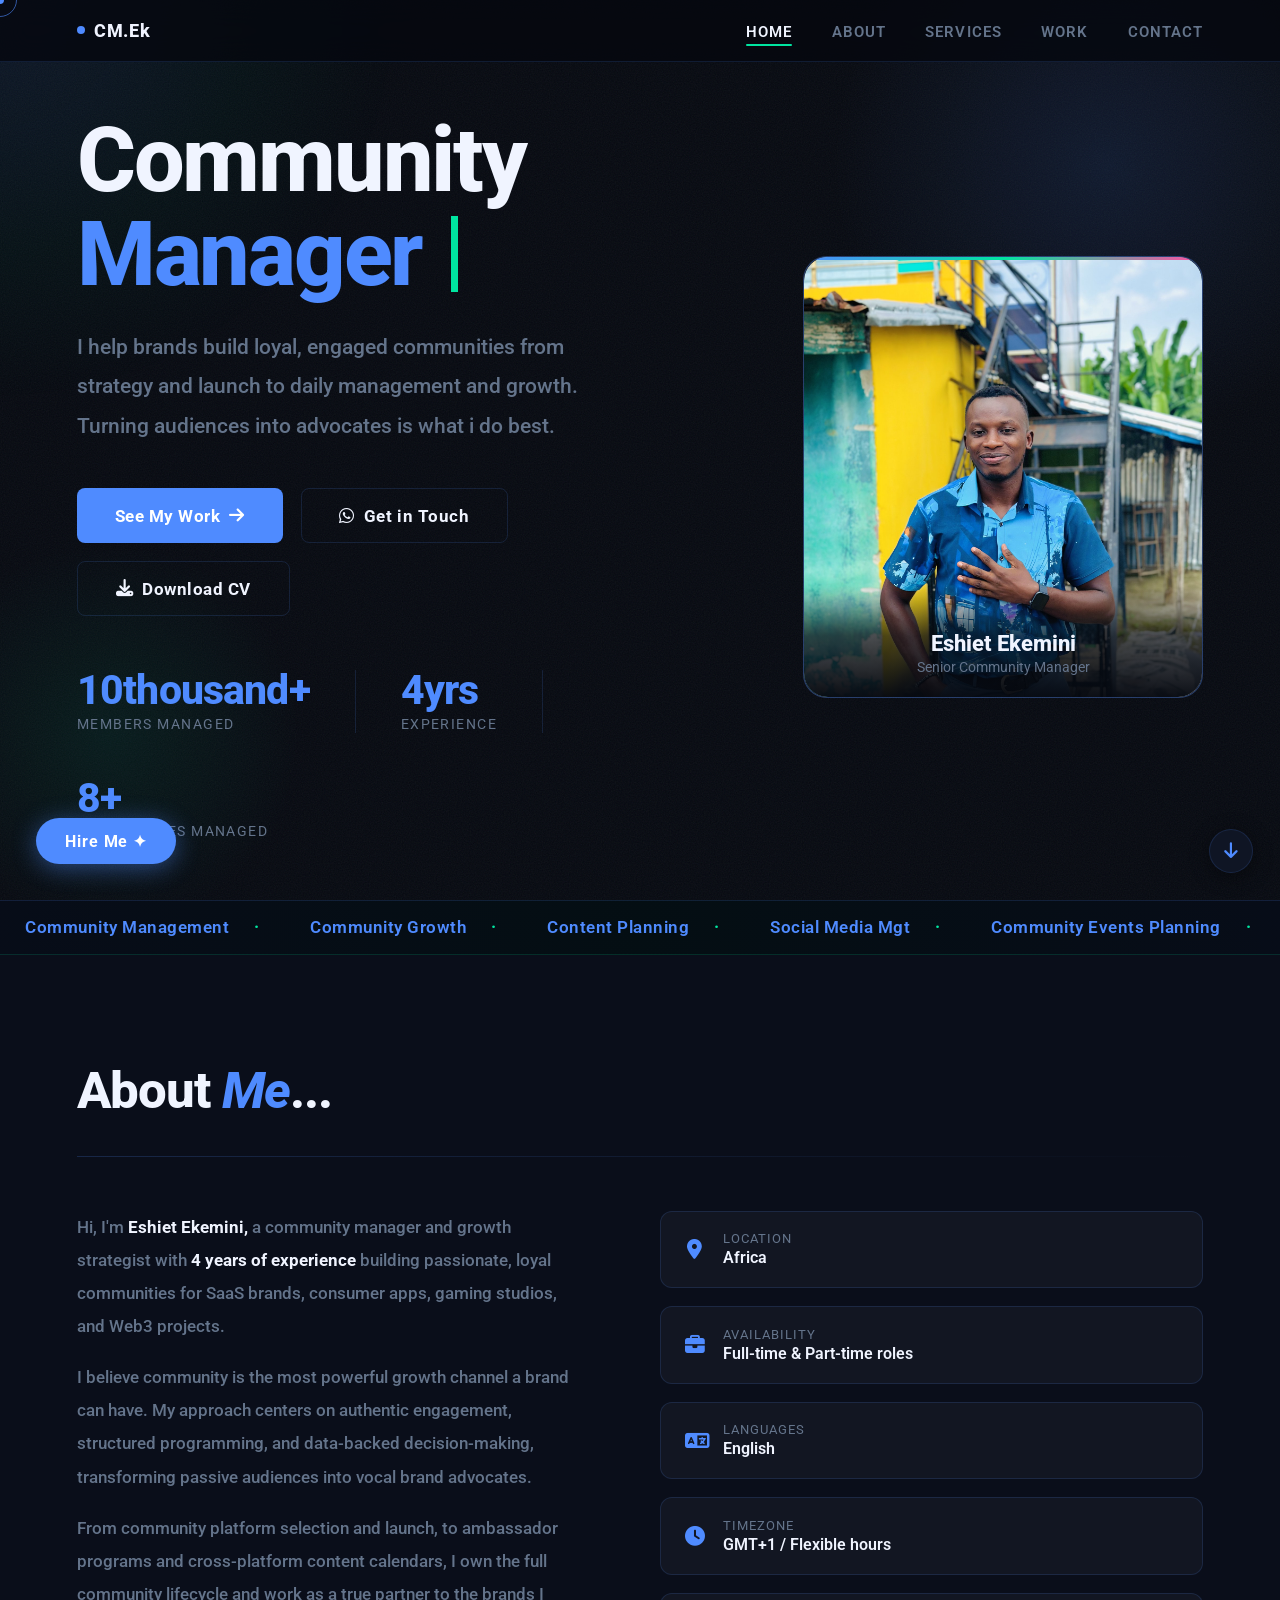
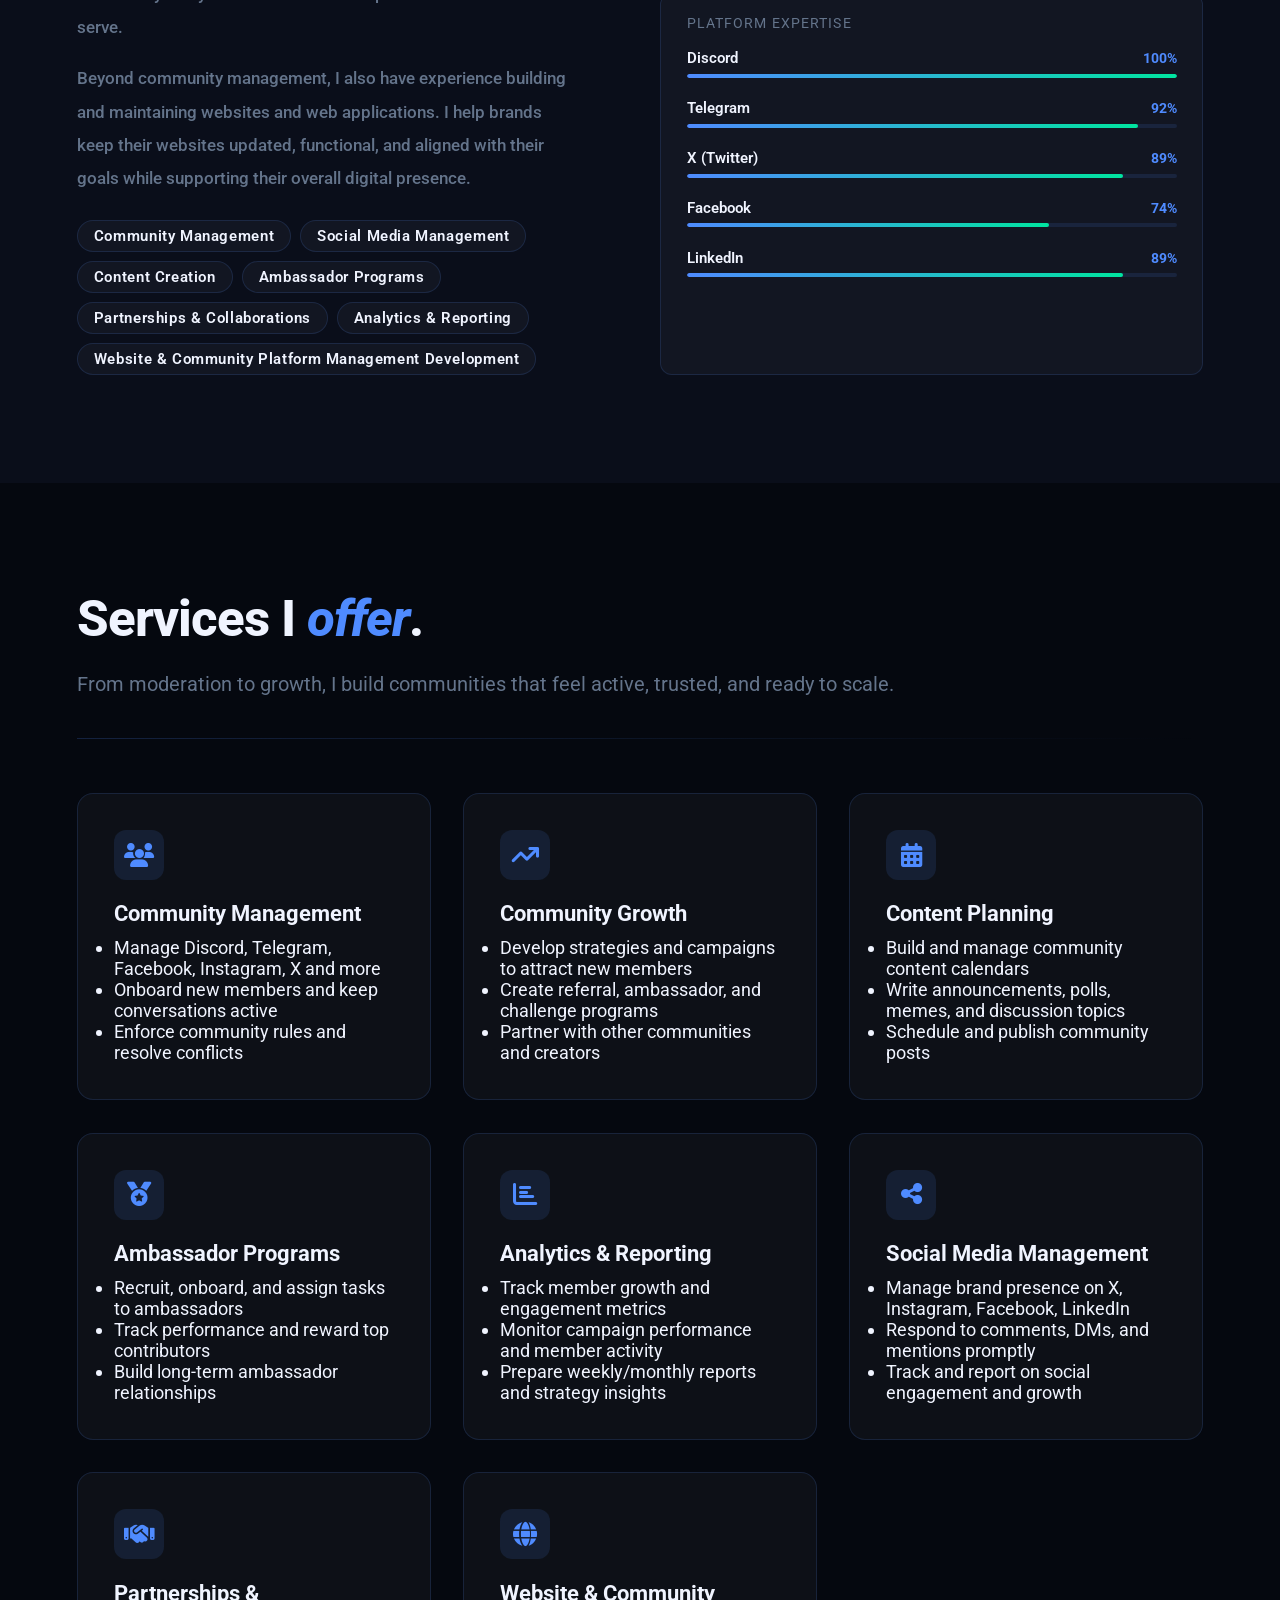
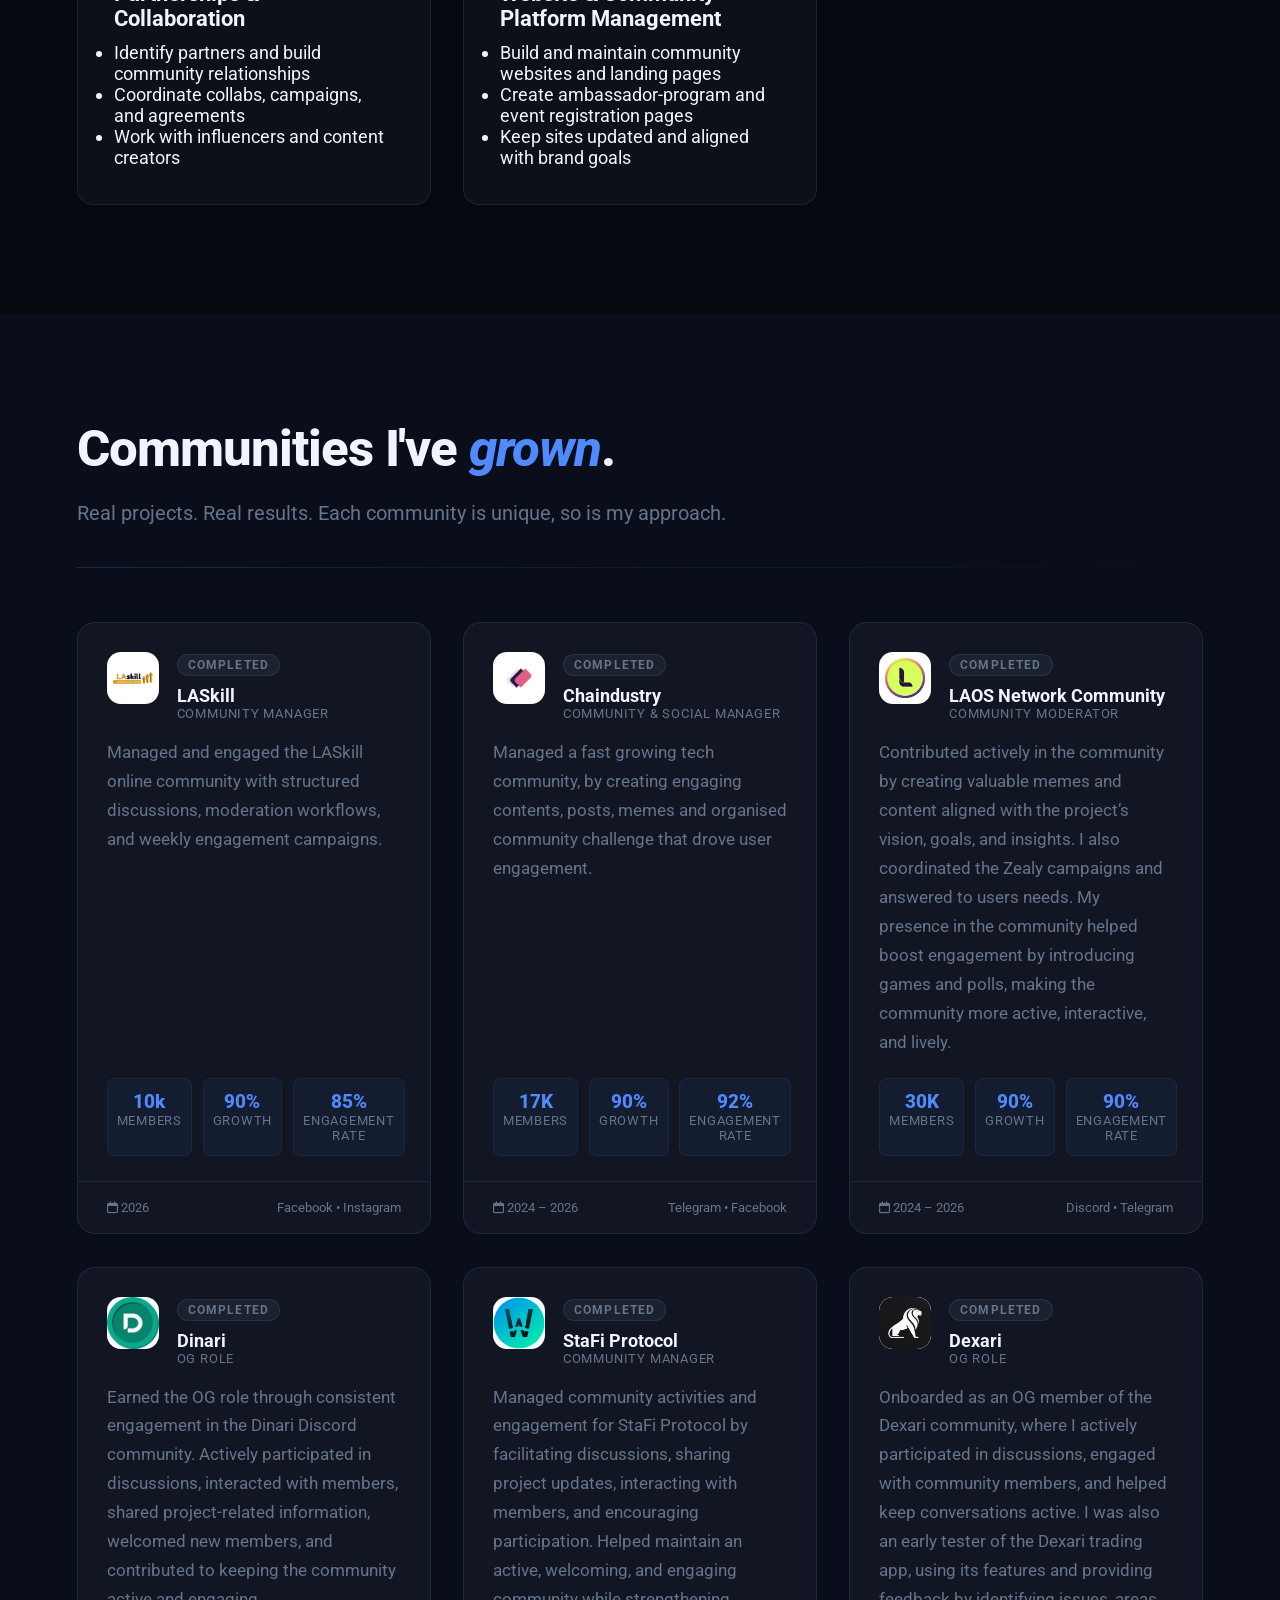
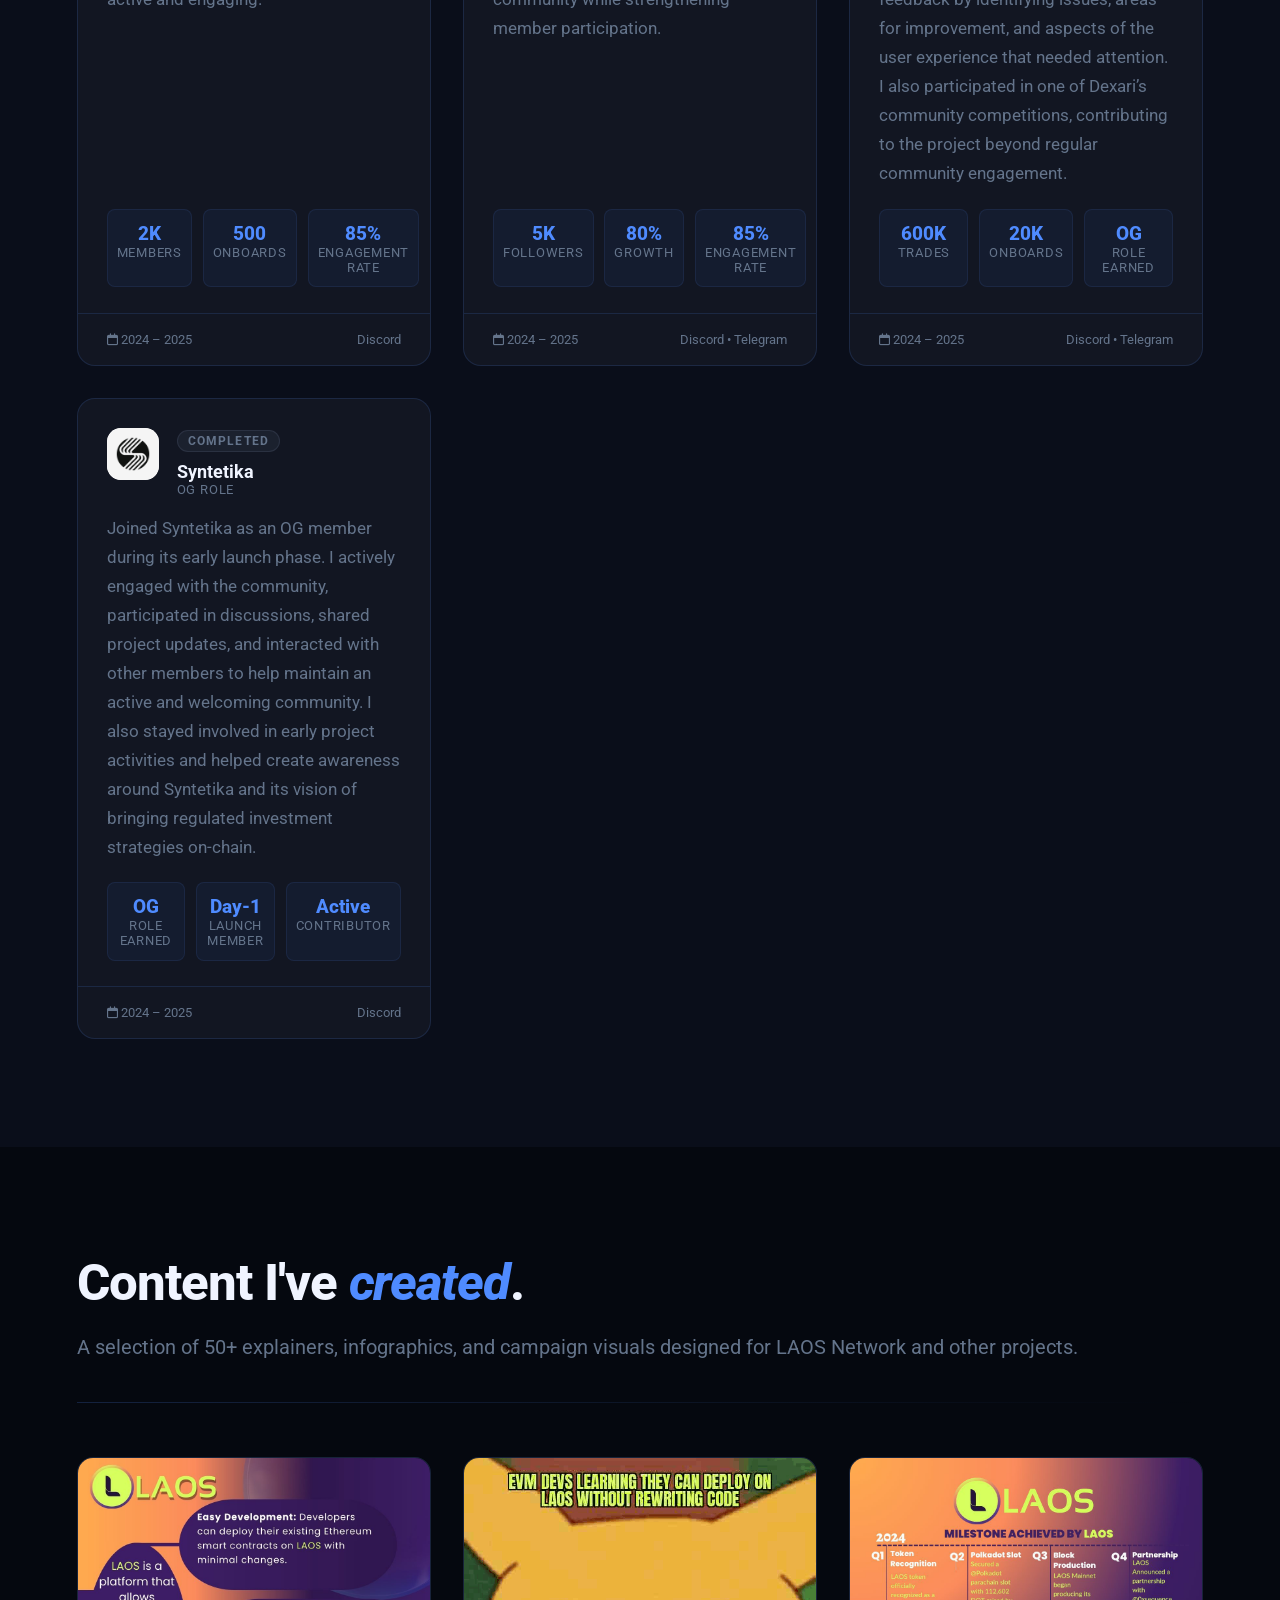
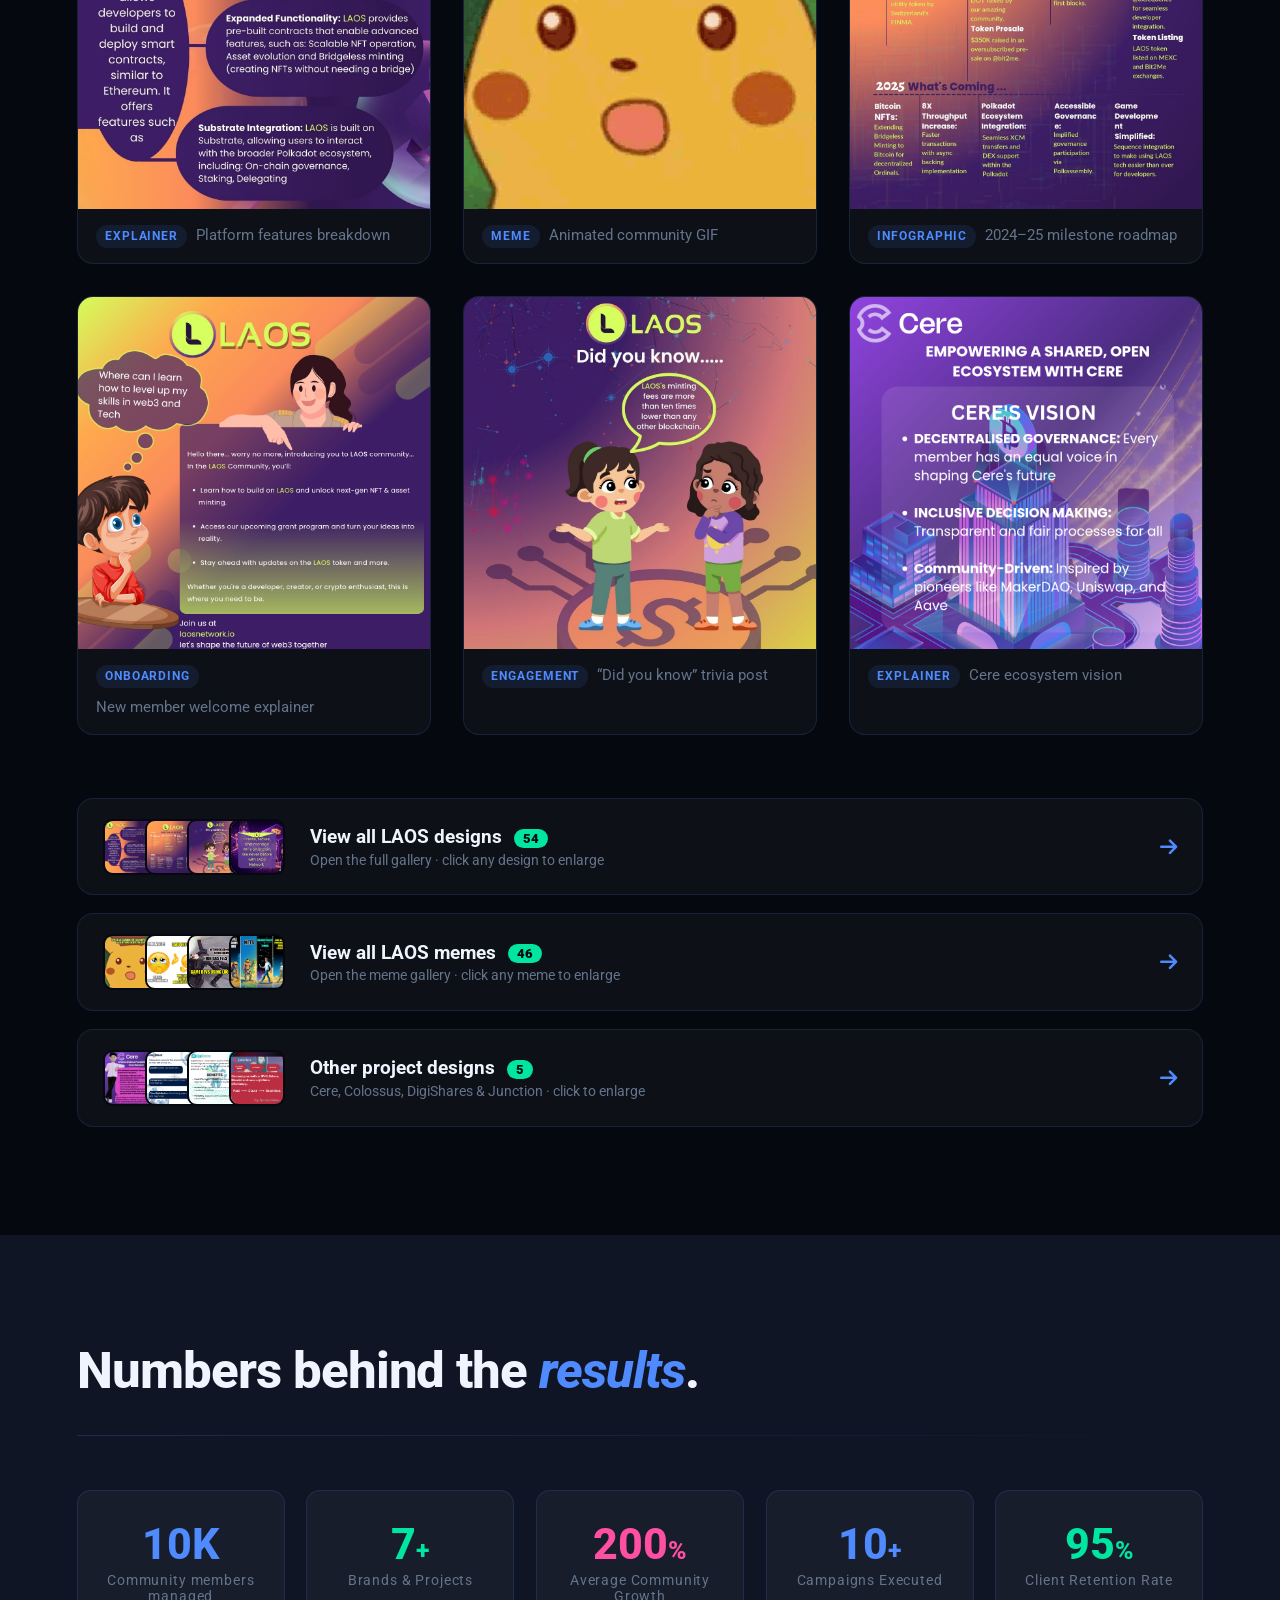
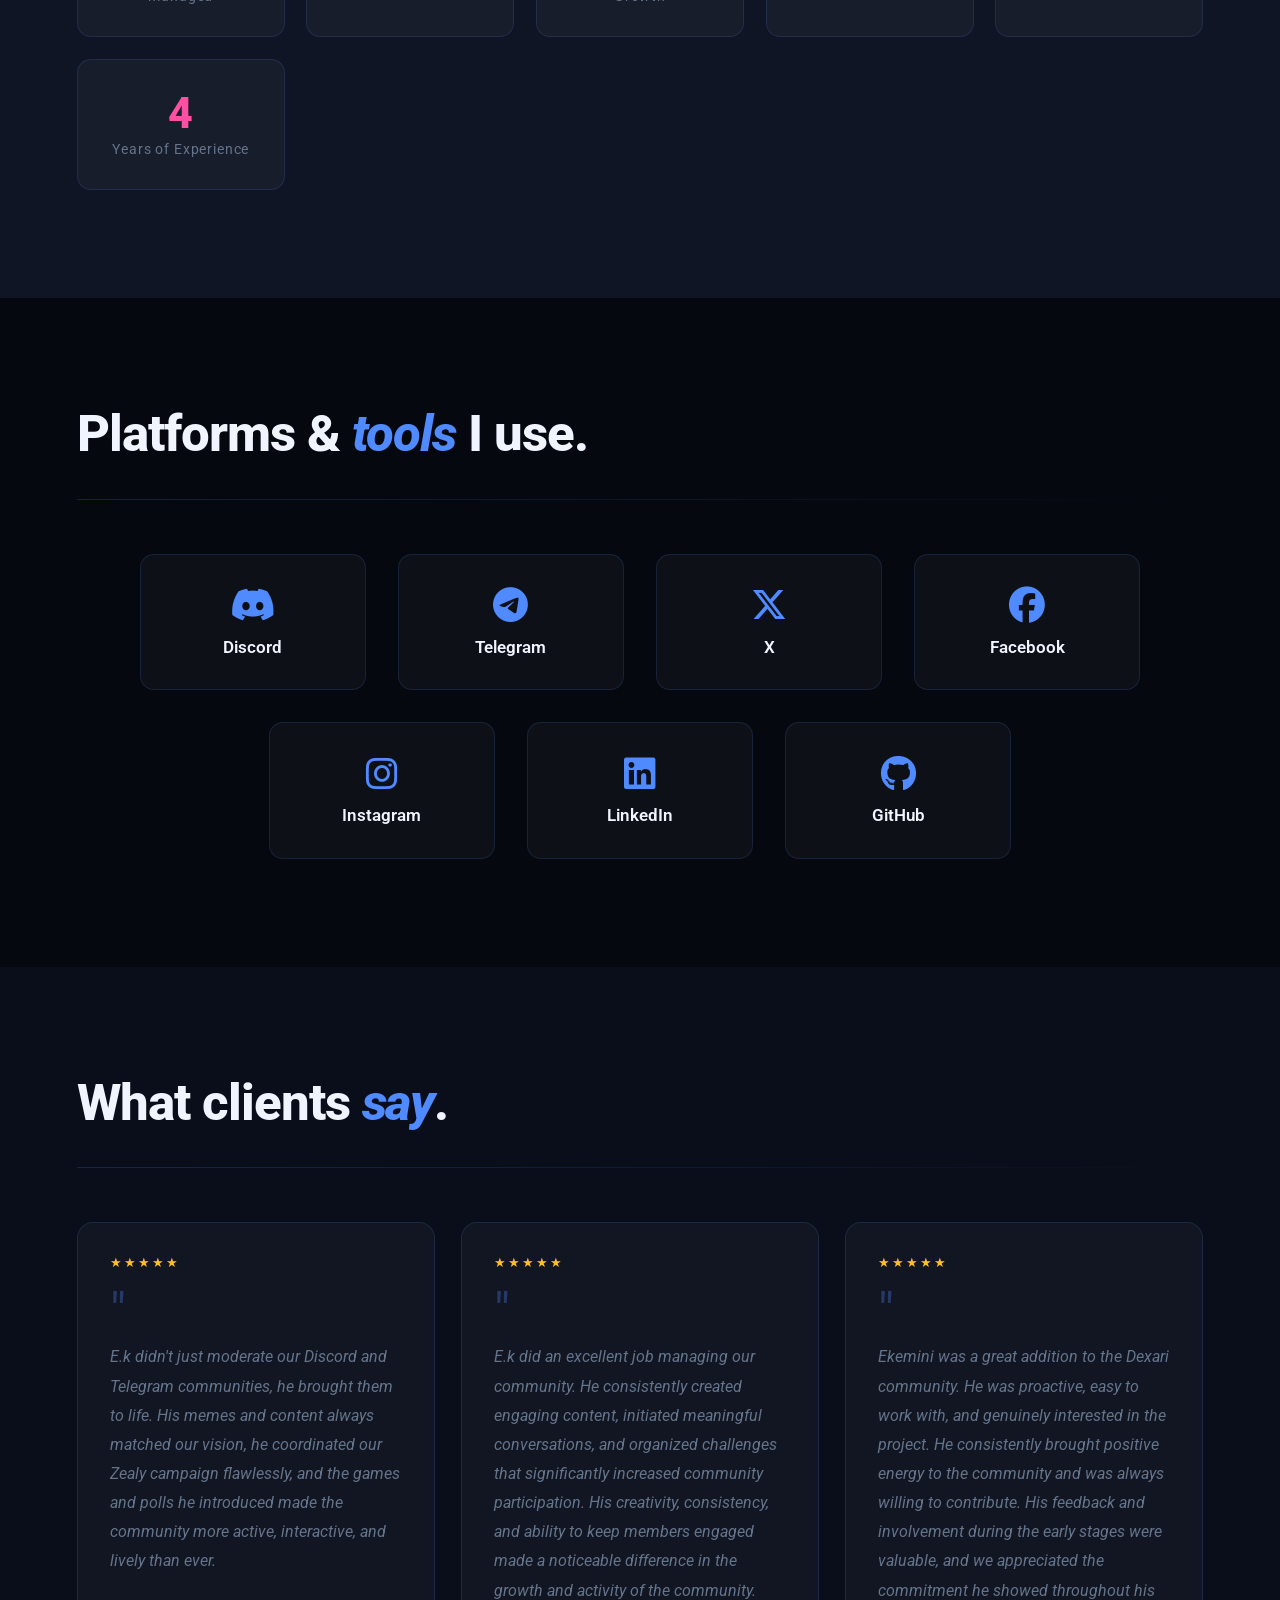
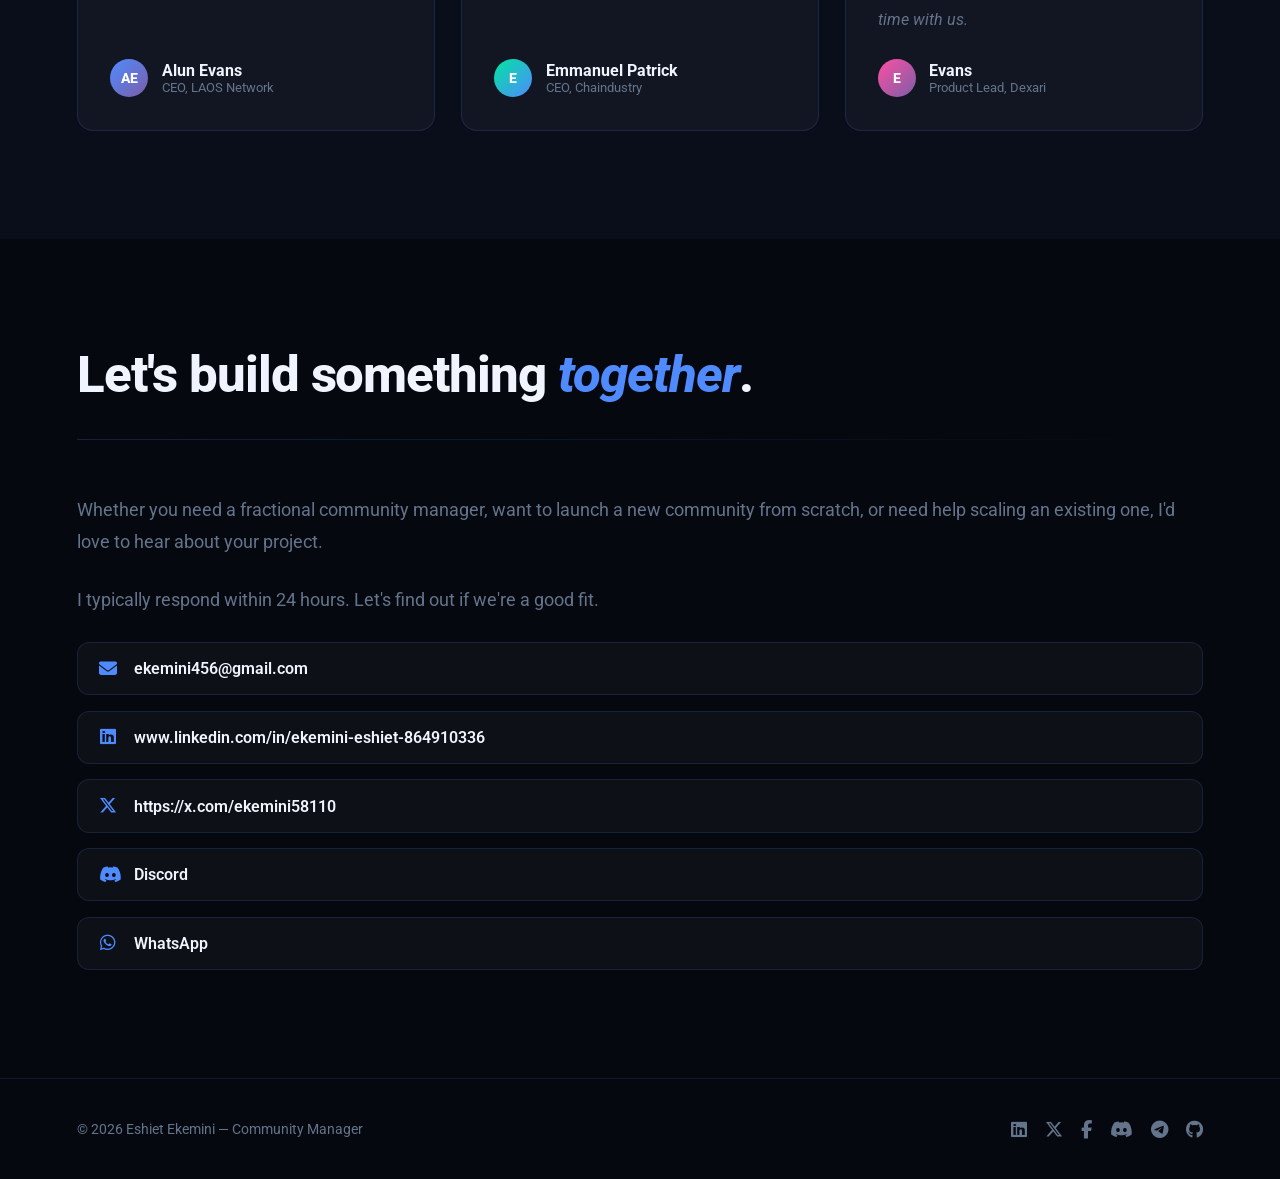
==== commit 47eea5c9: "Remove contact form from index.html and mod2.html; update styles for simplified layout" ====
--- a/index.html
+++ b/index.html
@@ -865,57 +865,11 @@
                 <i class="fa-brands fa-discord"></i>
                 <span>Discord</span>
               </a>
-              <a class="channel-link" href="#">
+              <a class="channel-link" href="https://wa.me/2349066287219" target="_blank" rel="noopener">
                 <i class="fa-brands fa-whatsapp"></i>
                 <span>WhatsApp</span>
               </a>
             </div>
-          </div>
-          <div class="contact-form reveal">
-            <form id="contactForm">
-              <div class="form-row">
-                <div class="fgroup">
-                  <label for="fname">First Name</label>
-                  <input type="text" id="fname" name="fname" placeholder="Enter Your First Name"
-                    autocomplete="given-name" />
-                </div>
-                <div class="fgroup">
-                  <label for="lname">Last Name</label>
-                  <input type="text" id="lname" name="lname" placeholder="Enter Your Last Name"
-                    autocomplete="family-name" />
-                </div>
-              </div>
-              <div class="fgroup">
-                <label for="email">Email</label>
-                <input type="email" id="email" name="email" placeholder="Enter Your Mail" autocomplete="email" />
-              </div>
-              <div class="fgroup">
-                <label for="service">I need help with</label>
-                <select id="service" name="service">
-                  <option value="" disabled selected>Choose a service&hellip;</option>
-                  <option>Community Strategy &amp; Launch</option>
-                  <option>Growth &amp; Engagement</option>
-                  <option>Ambassador Program</option>
-                  <option>Content &amp; Events</option>
-                  <option>Analytics &amp; Reporting</option>
-                  <option>Fractional Community Manager</option>
-                  <option>Other</option>
-                </select>
-              </div>
-              <div class="fgroup hidden" id="otherServiceGroup">
-                <label for="otherService">Please specify</label>
-                <input type="text" id="otherService" name="otherService"
-                  placeholder="Tell me what you need help with" />
-              </div>
-              <div class="fgroup msg-group">
-                <label for="message">Message</label>
-                <textarea id="message" name="message" rows="4"
-                  placeholder="Tell me a bit about your community and goals&hellip;"></textarea>
-              </div>
-              <button type="submit" class="btn-submit">
-                Send Message <i class="fa-solid fa-envelope"></i>
-              </button>
-            </form>
           </div>
         </div>
       </div>
--- a/styles.css
+++ b/styles.css
@@ -1881,7 +1881,7 @@
 /* ── Contact ─────────────────────────────── */
 .contact-grid {
   display: grid;
-  grid-template-columns: 1fr 1.05fr;
+  grid-template-columns: 1fr;
   gap: 4.5rem;
   align-items: stretch;
   margin-top: 3rem;
@@ -1932,103 +1932,6 @@
 .channel-link span {
   font-size: 0.88rem;
   font-weight: 600;
-}
-
-.contact-form {
-  display: flex;
-  flex-direction: column;
-  height: 100%;
-}
-
-#contactForm {
-  display: flex;
-  flex-direction: column;
-  height: 100%;
-  gap: 1.2rem;
-}
-
-.form-row {
-  display: grid;
-  grid-template-columns: 1fr 1fr;
-  gap: 1.2rem;
-}
-
-.fgroup {
-  display: flex;
-  flex-direction: column;
-  gap: 0.45rem;
-}
-
-.fgroup.msg-group {
-  flex: 1;
-  display: flex;
-  flex-direction: column;
-}
-
-.fgroup.hidden {
-  display: none;
-}
-
-.fgroup label {
-  font-size: 0.75rem;
-  color: var(--muted);
-  text-transform: uppercase;
-  letter-spacing: 0.07em;
-  font-weight: 600;
-}
-
-.fgroup input,
-.fgroup textarea,
-.fgroup select {
-  background: var(--card);
-  border: 1px solid var(--border);
-  color: var(--white);
-  padding: 0.85rem 1.1rem;
-  border-radius: 10px;
-  font-family: 'Roboto', sans-serif;
-  font-size: 0.92rem;
-  outline: none;
-  transition: border-color 0.2s;
-  resize: vertical;
-}
-
-.fgroup textarea {
-  flex: 1;
-  min-height: 140px;
-}
-
-.fgroup input:focus,
-.fgroup textarea:focus,
-.fgroup select:focus {
-  border-color: var(--accent);
-}
-
-.fgroup select option {
-  background: var(--bg2);
-}
-
-.btn-submit {
-  background: var(--accent);
-  color: #fff;
-  border: none;
-  padding: 1rem 2.2rem;
-  border-radius: 10px;
-  font-family: 'Roboto', sans-serif;
-  font-size: 0.96rem;
-  font-weight: 700;
-  letter-spacing: 0.03em;
-  cursor: pointer;
-  transition: opacity 0.2s, transform 0.2s;
-  display: inline-flex;
-  align-items: center;
-  justify-content: center;
-  gap: 0.6rem;
-  width: 100%;
-}
-
-.btn-submit:hover {
-  opacity: 0.85;
-  transform: translateY(-2px);
 }
 
 /* ── Footer ──────────────────────────────── */
@@ -2193,10 +2096,6 @@
 }
 
 @media (max-width: 560px) {
-  .form-row {
-    grid-template-columns: 1fr;
-  }
-
   .profile-card {
     width: 100%;
   }
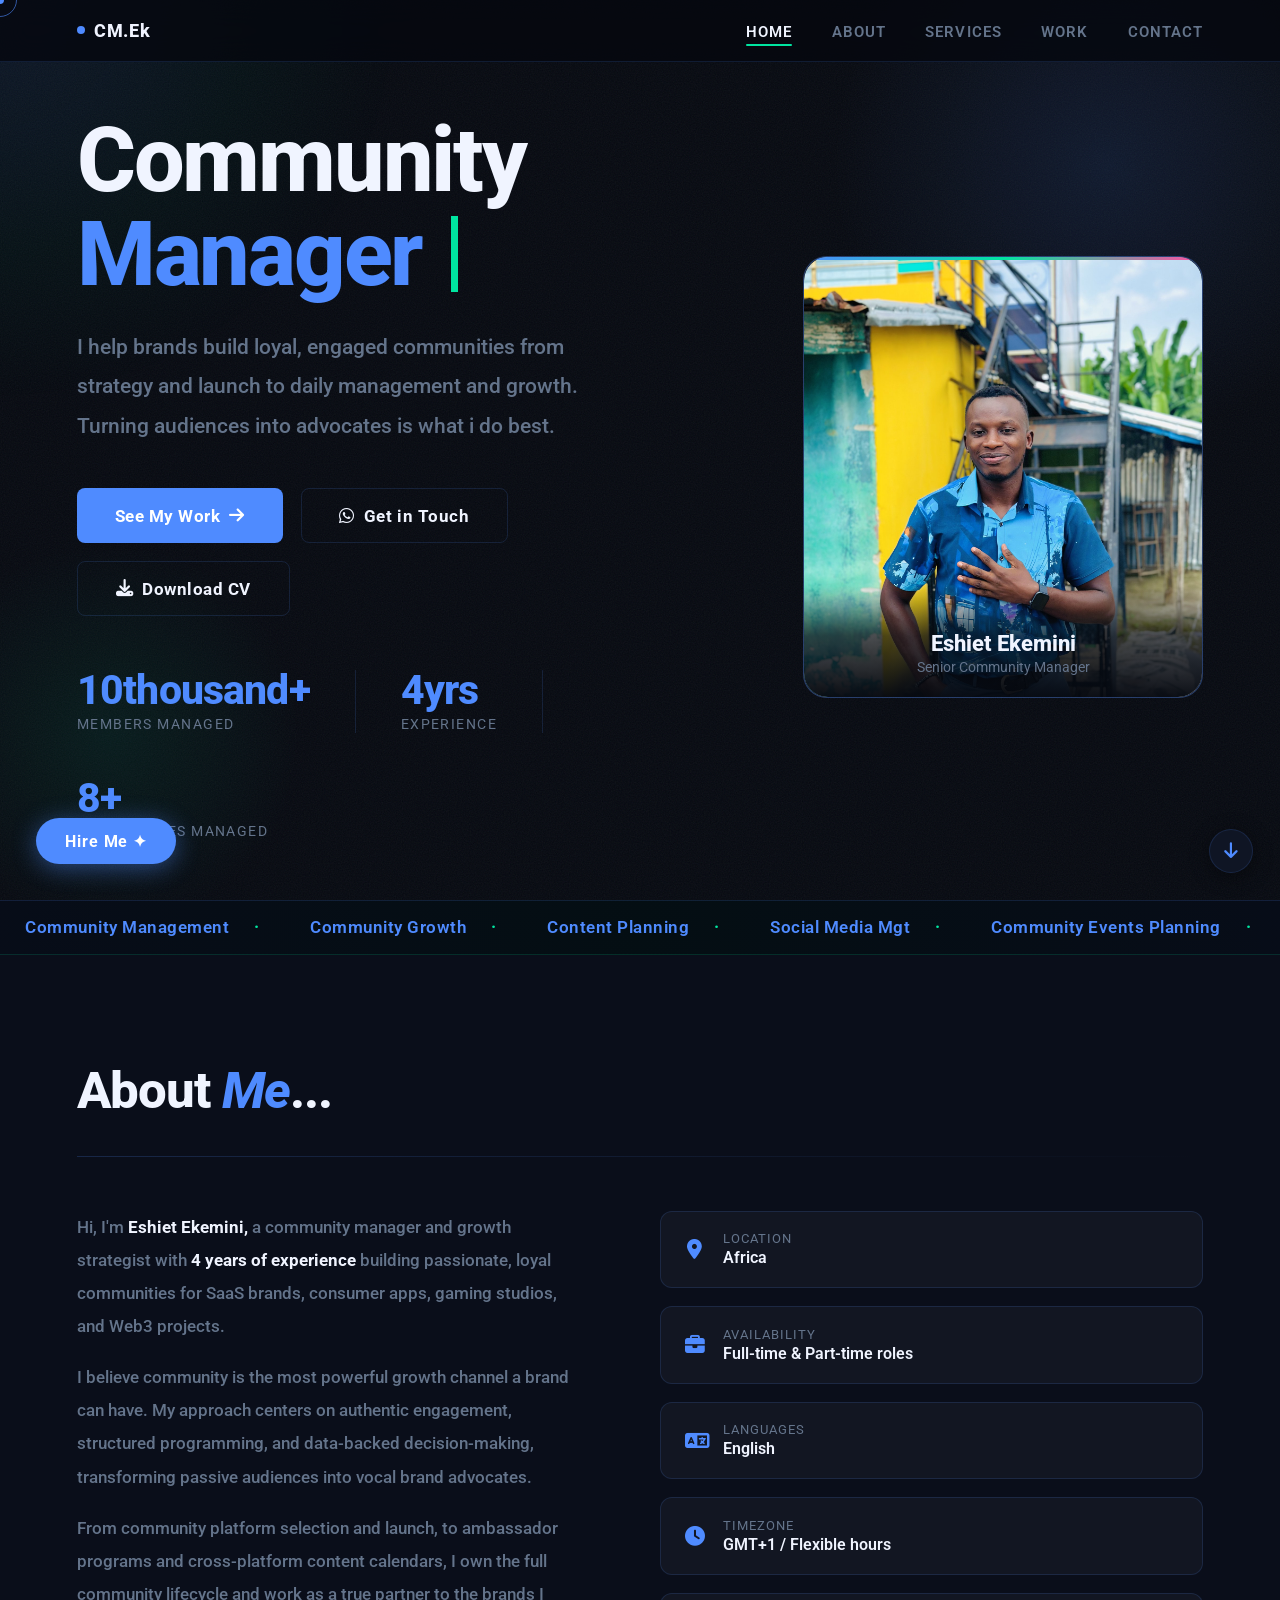
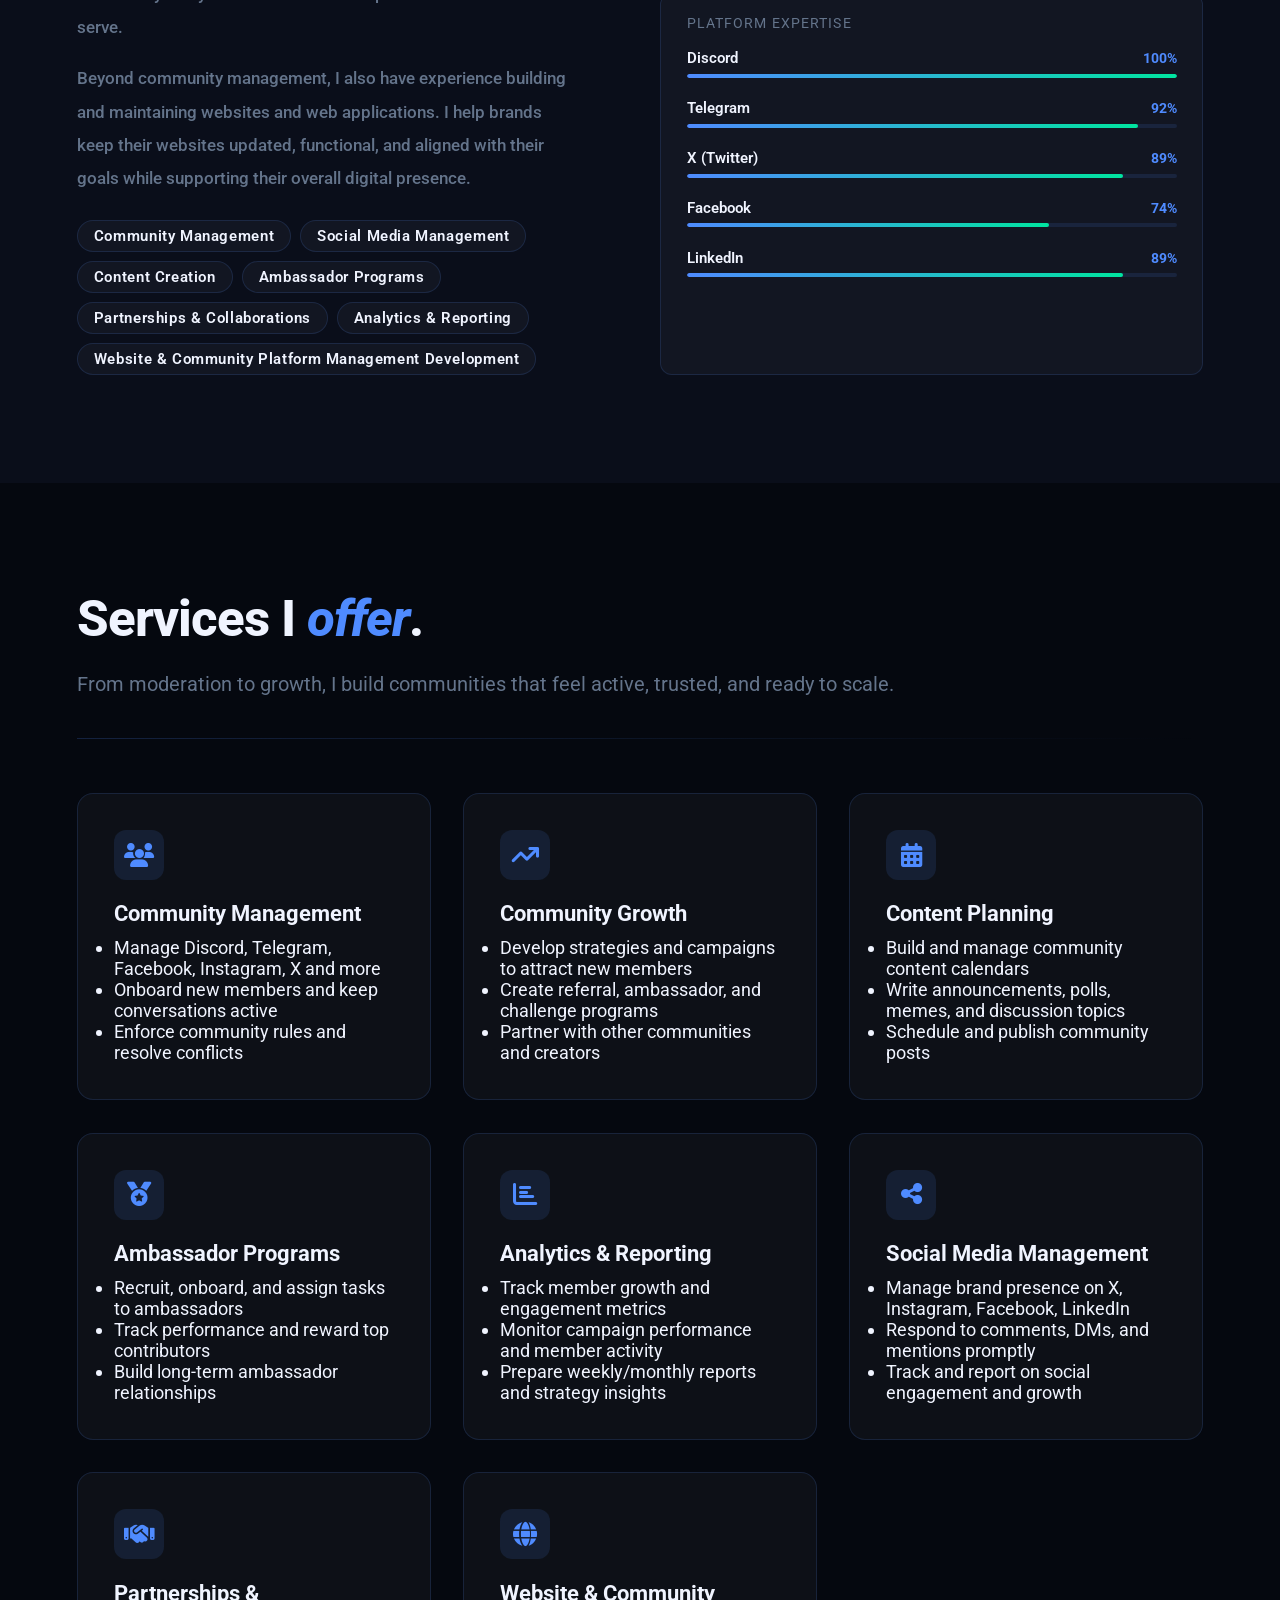
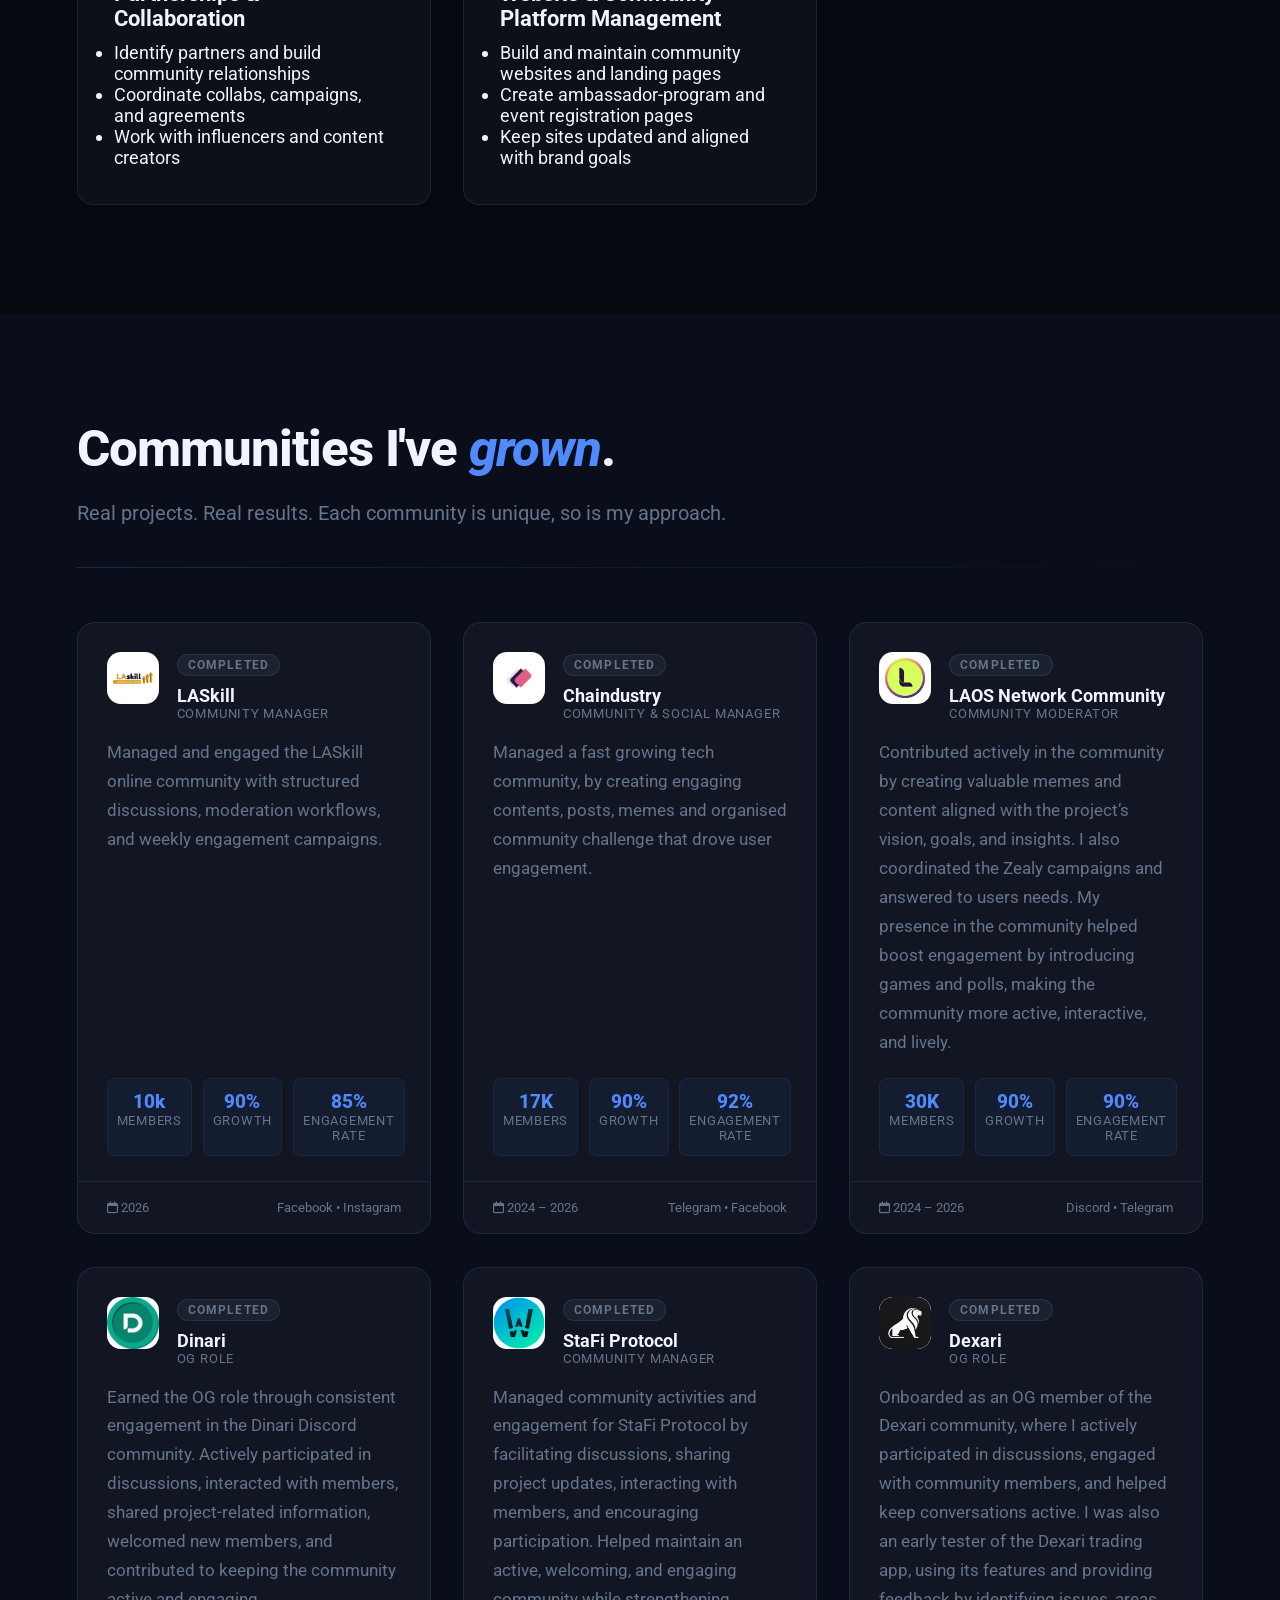
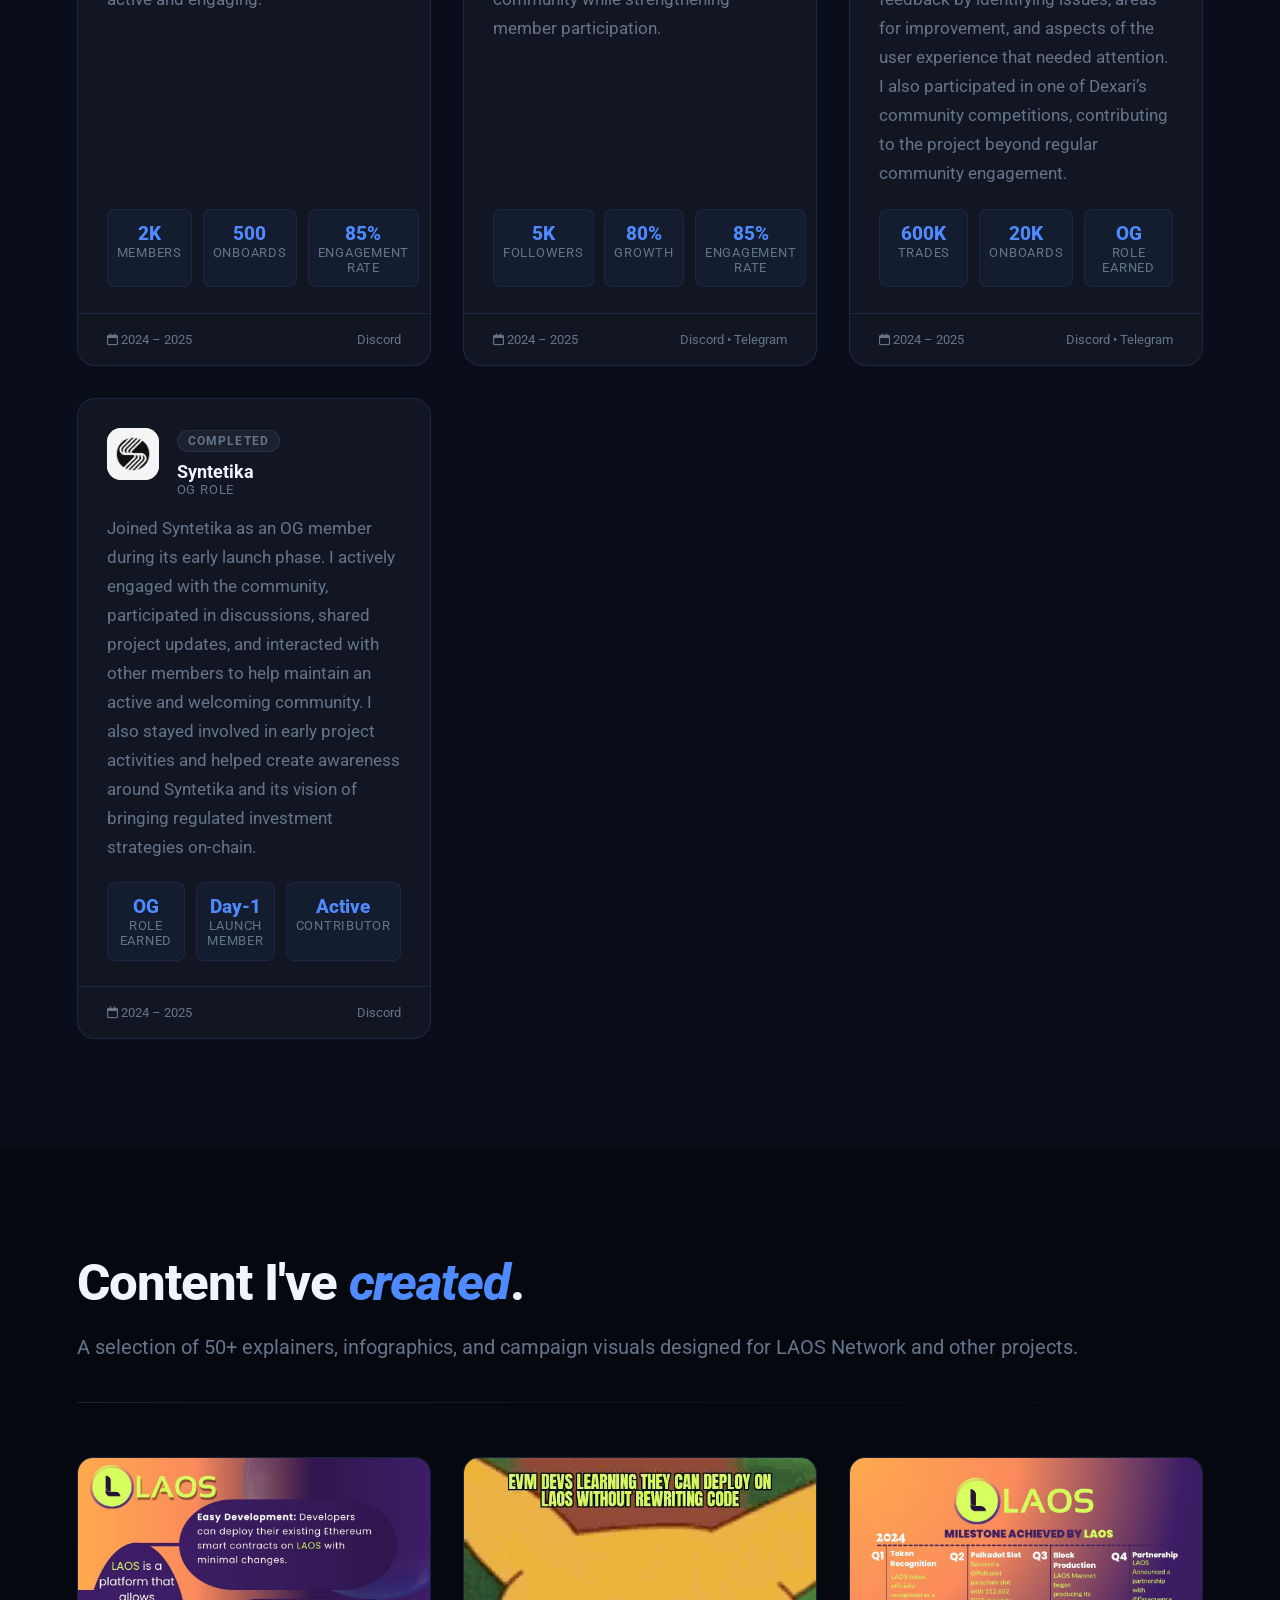
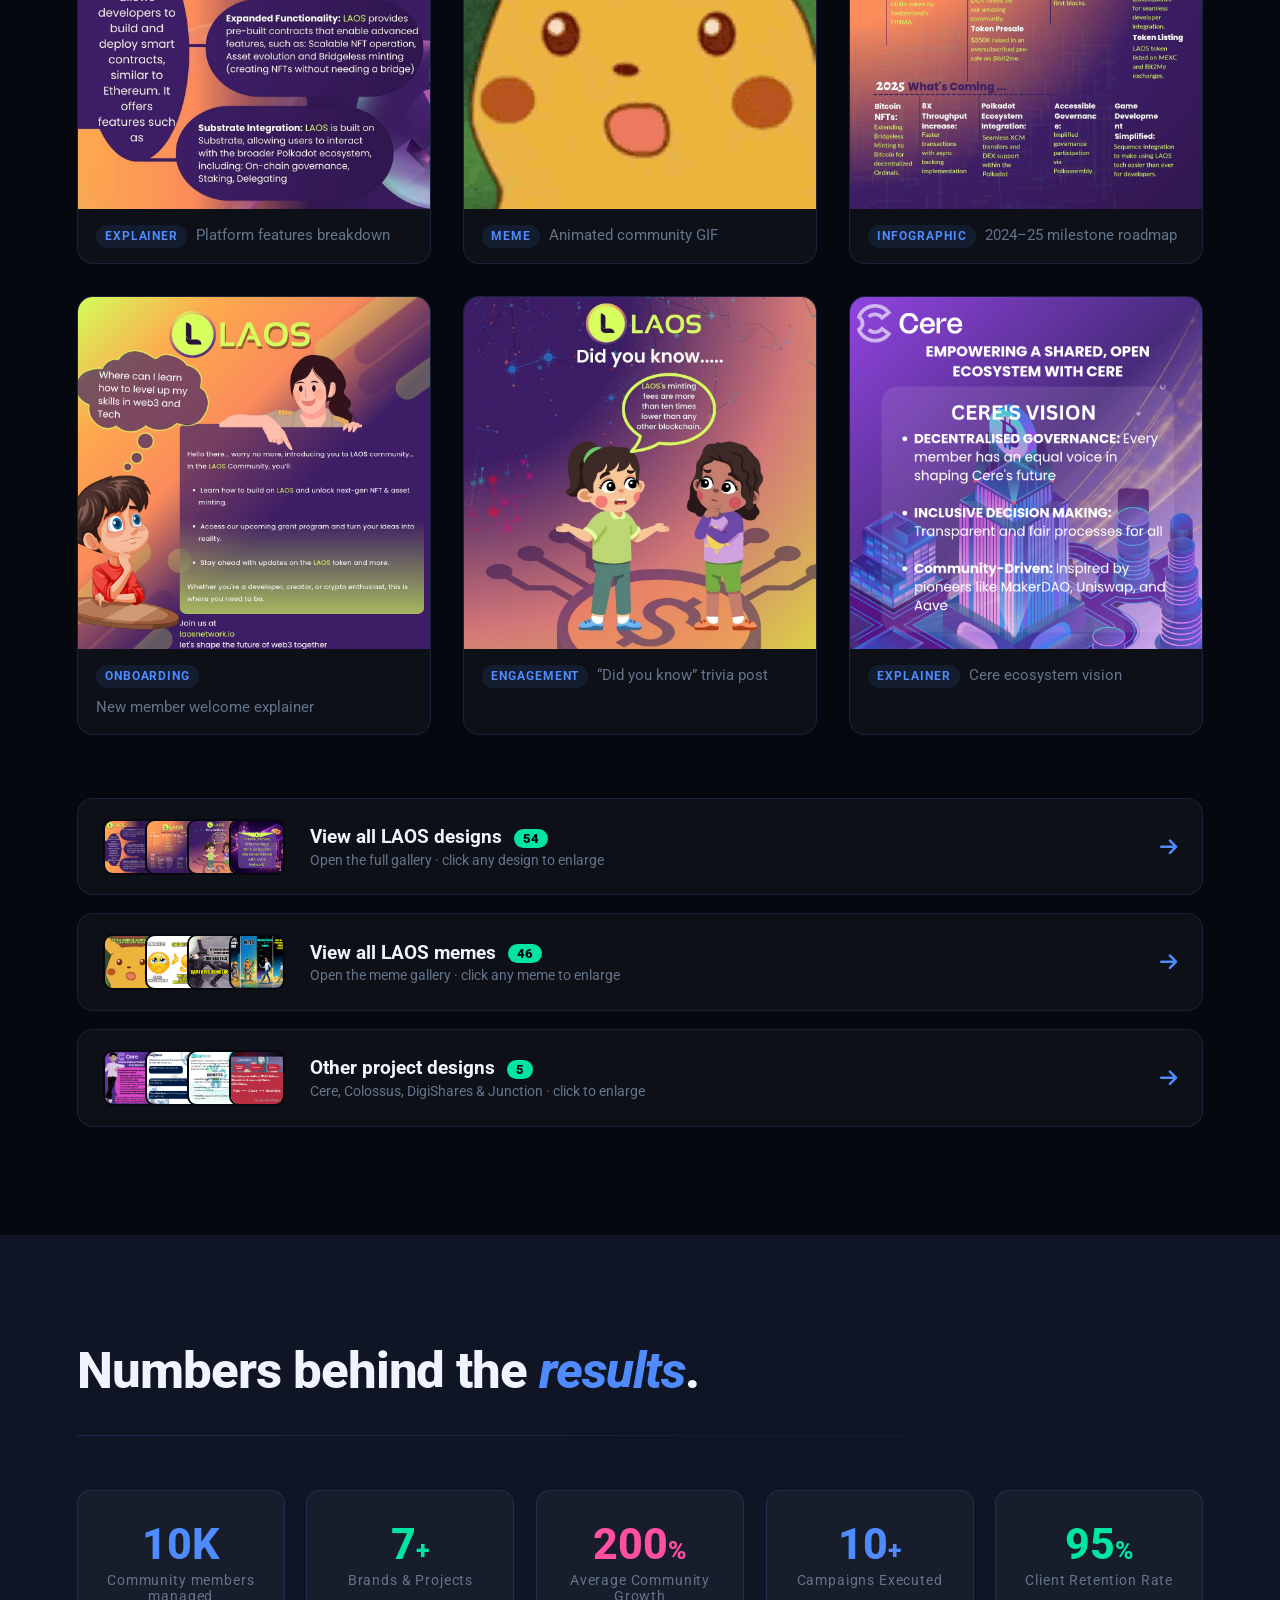
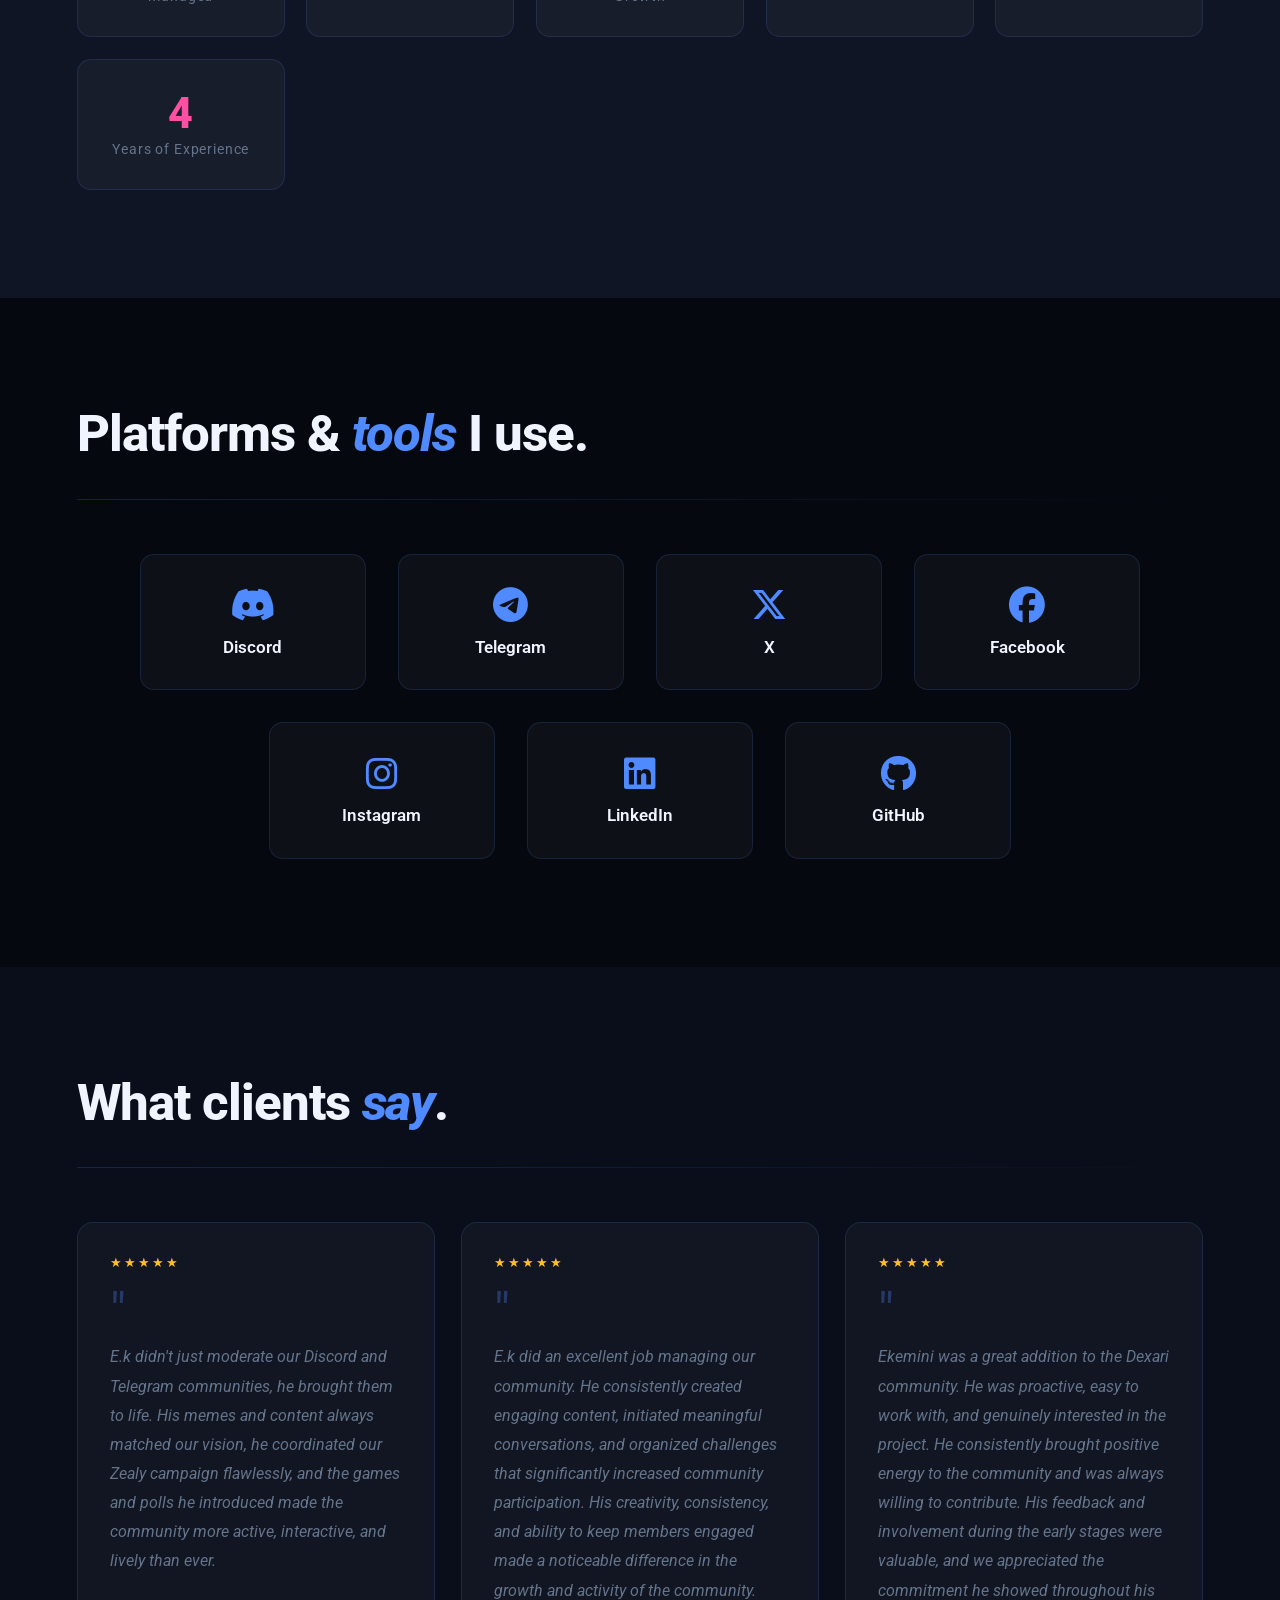
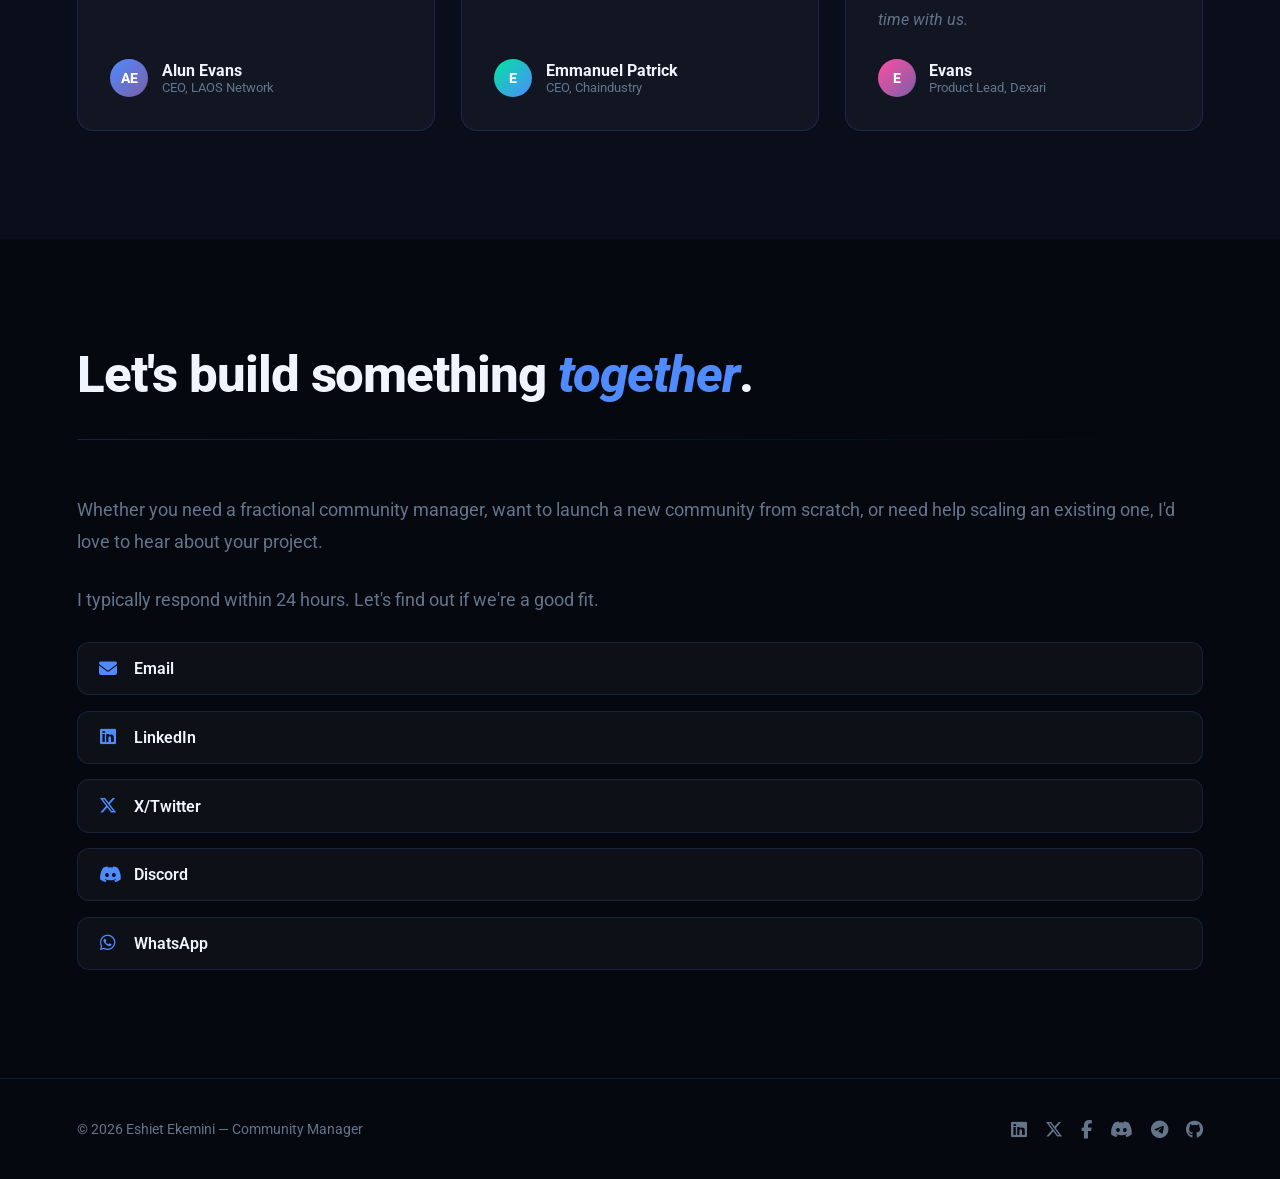
==== commit 6c9e1a94: "Update contact channel labels for clarity and consistency in index.html and mod2.html" ====
--- a/index.html
+++ b/index.html
@@ -850,16 +850,16 @@
             <div class="contact-channels">
               <a class="channel-link" href="mailto:ekemini456@gmail.com">
                 <i class="fa-solid fa-envelope"></i>
-                <span>ekemini456@gmail.com</span>
+                <span>Email</span>
               </a>
               <a class="channel-link" href="https://www.linkedin.com/in/ekemini-eshiet-864910336" target="_blank"
                 rel="noopener">
                 <i class="fa-brands fa-linkedin"></i>
-                <span>www.linkedin.com/in/ekemini-eshiet-864910336</span>
+                <span>LinkedIn</span>
               </a>
               <a class="channel-link" href="https://x.com/ekemini58110" target="_blank" rel="noopener">
                 <i class="fa-brands fa-x-twitter"></i>
-                <span>https://x.com/ekemini58110</span>
+                <span>X/Twitter</span>
               </a>
               <a class="channel-link" href="https://discord.gg/8xXamzQ3" target="_blank" rel="noopener">
                 <i class="fa-brands fa-discord"></i>
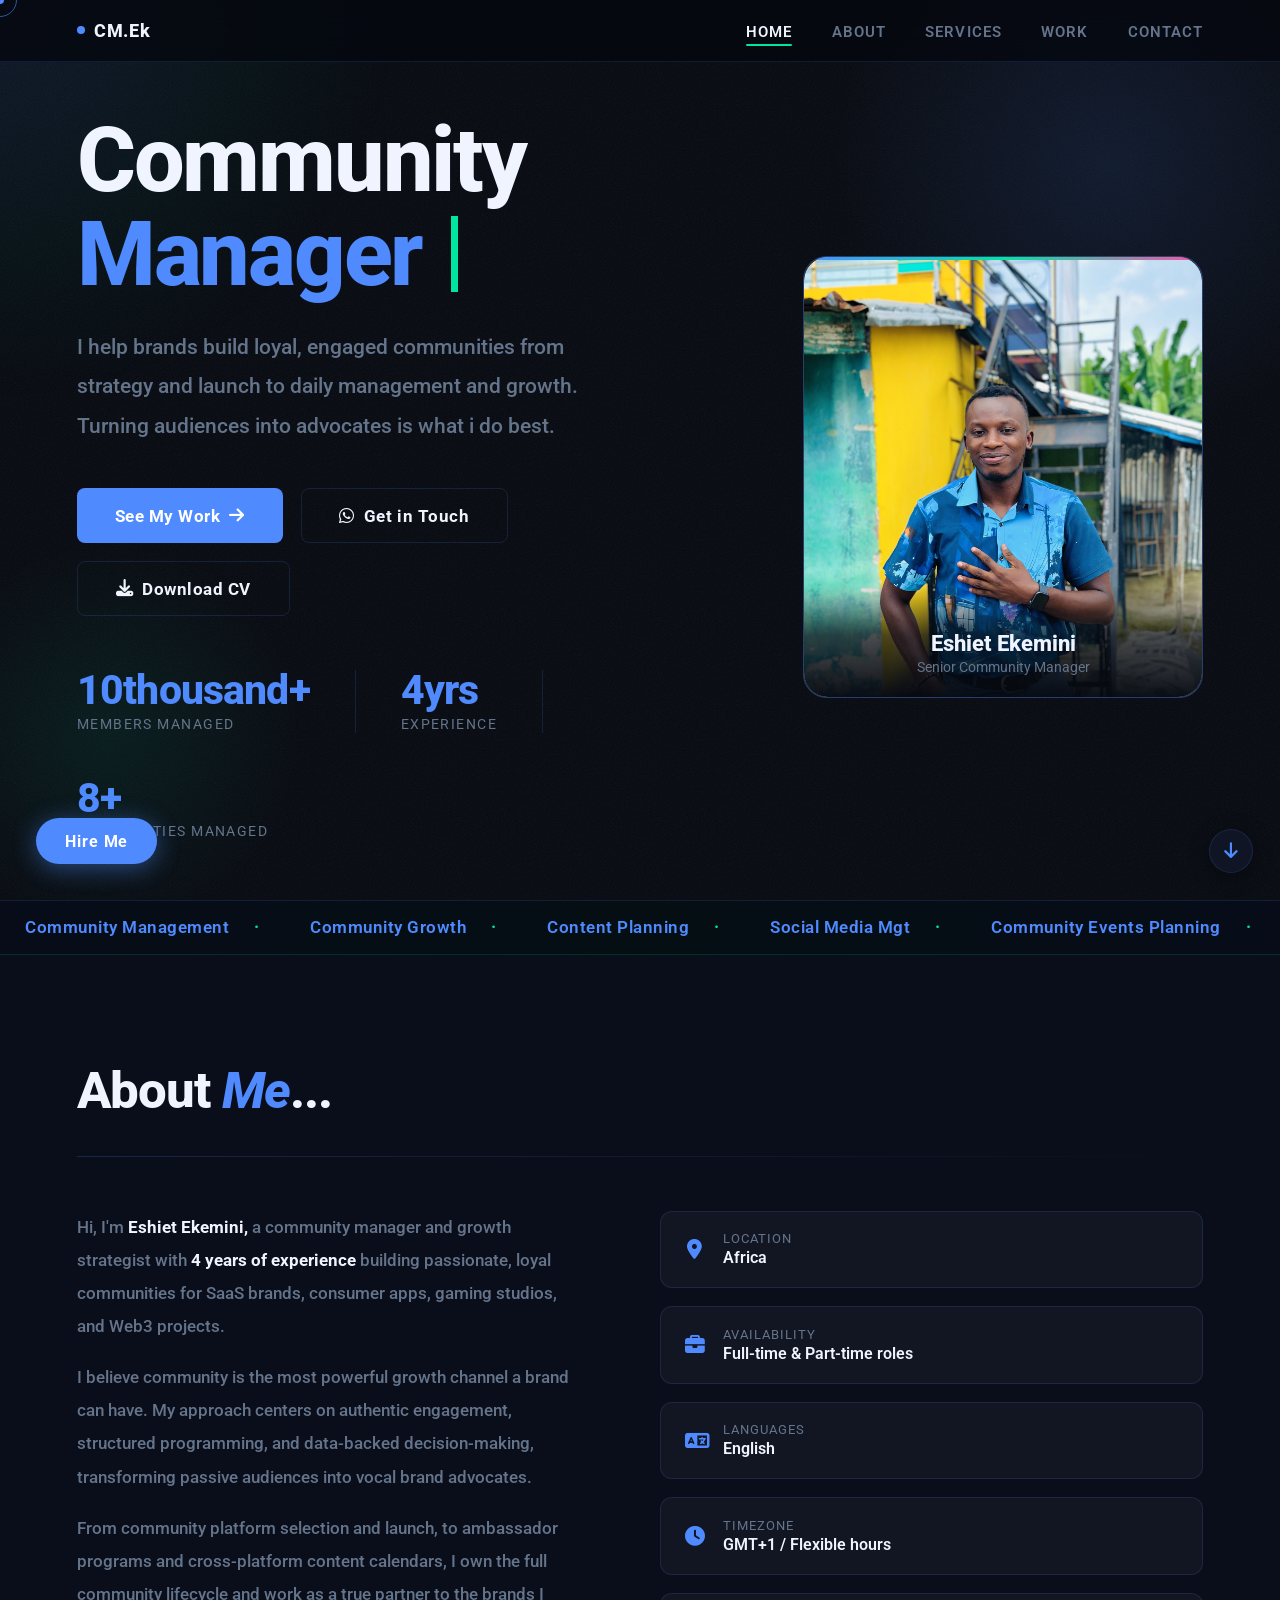
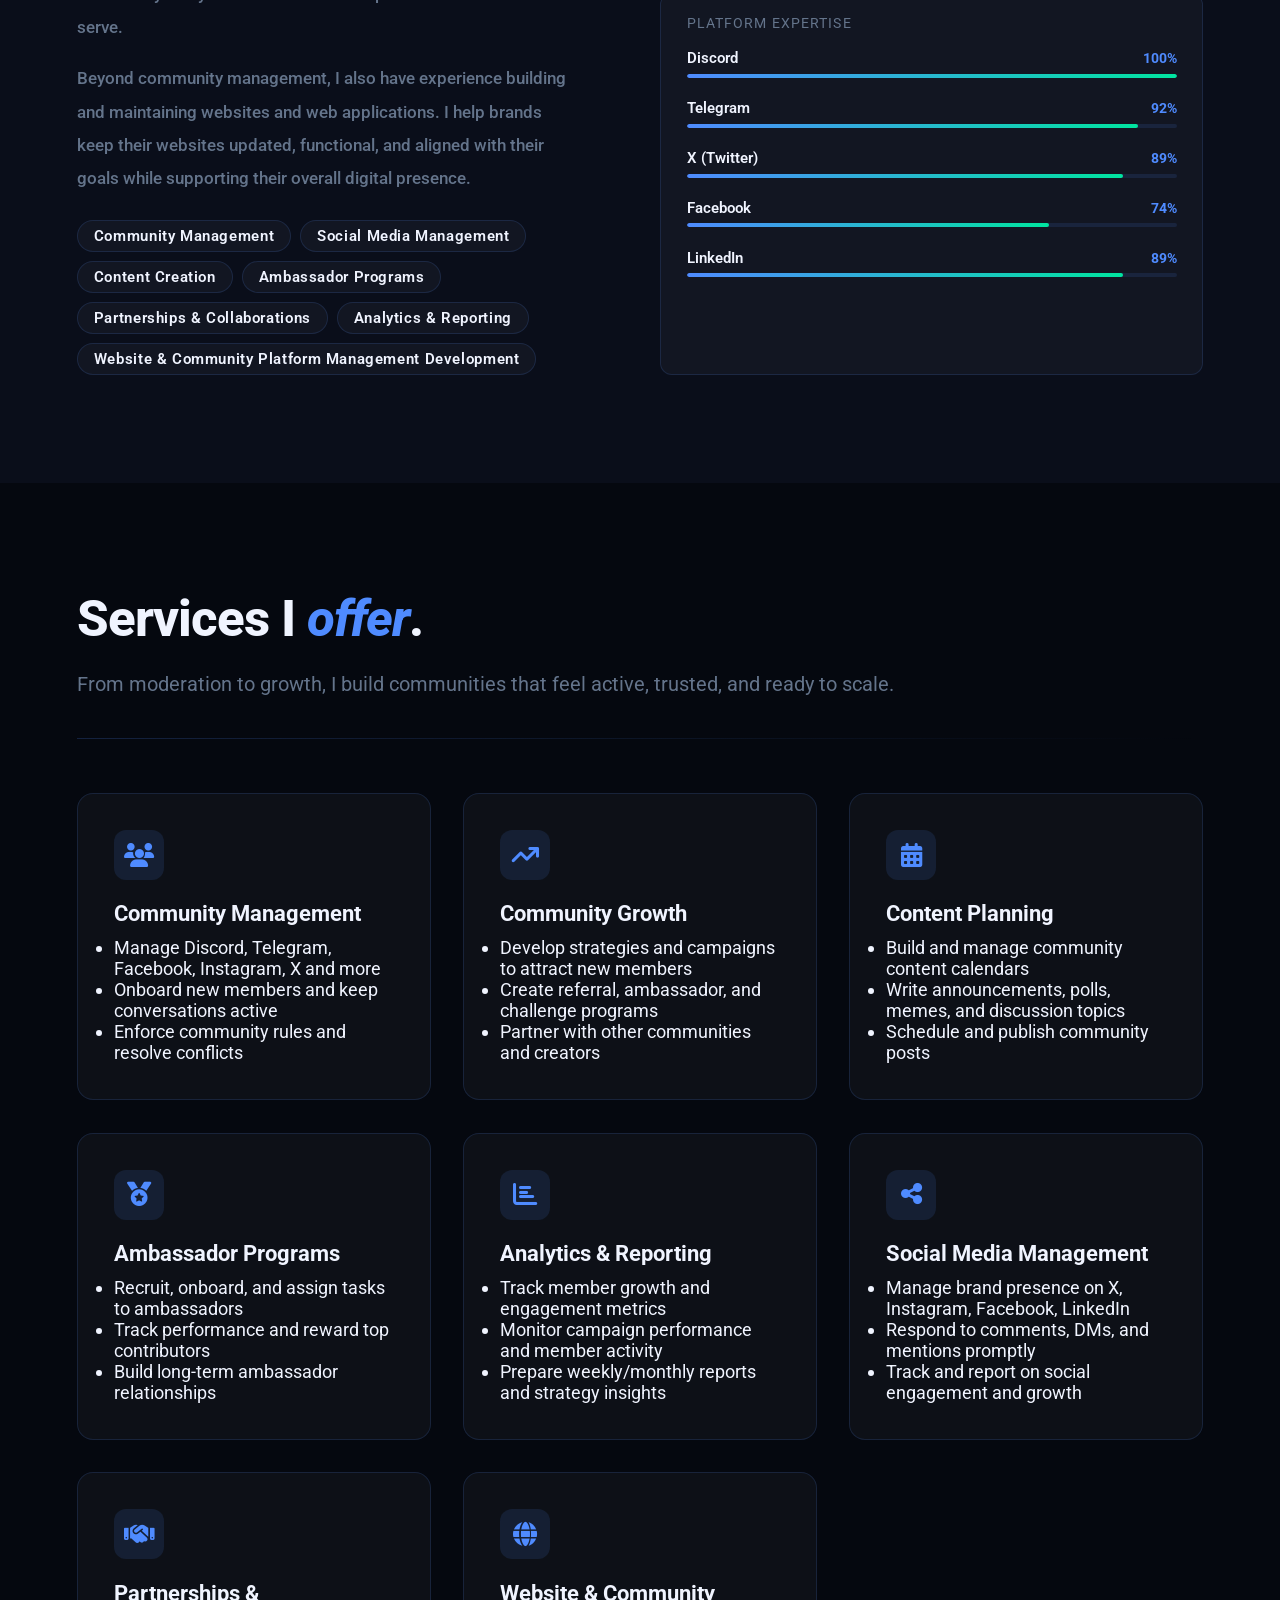
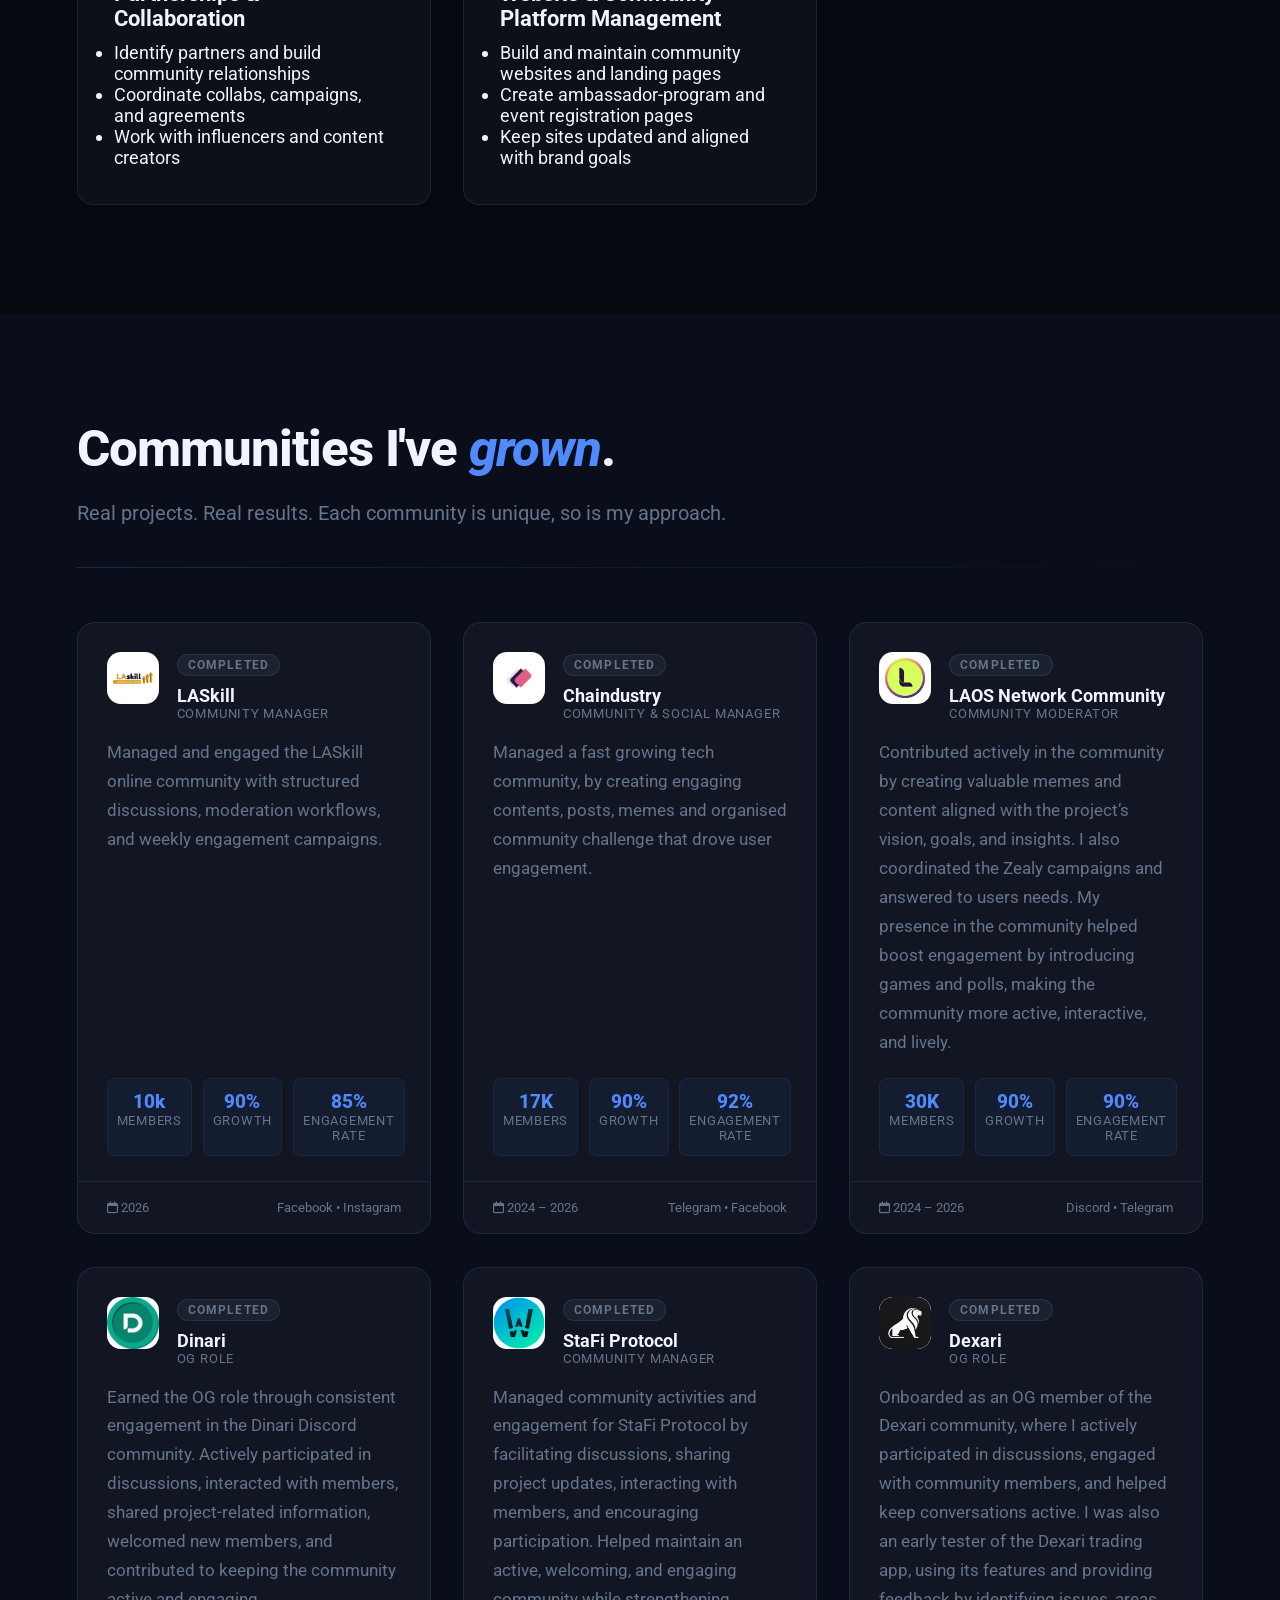
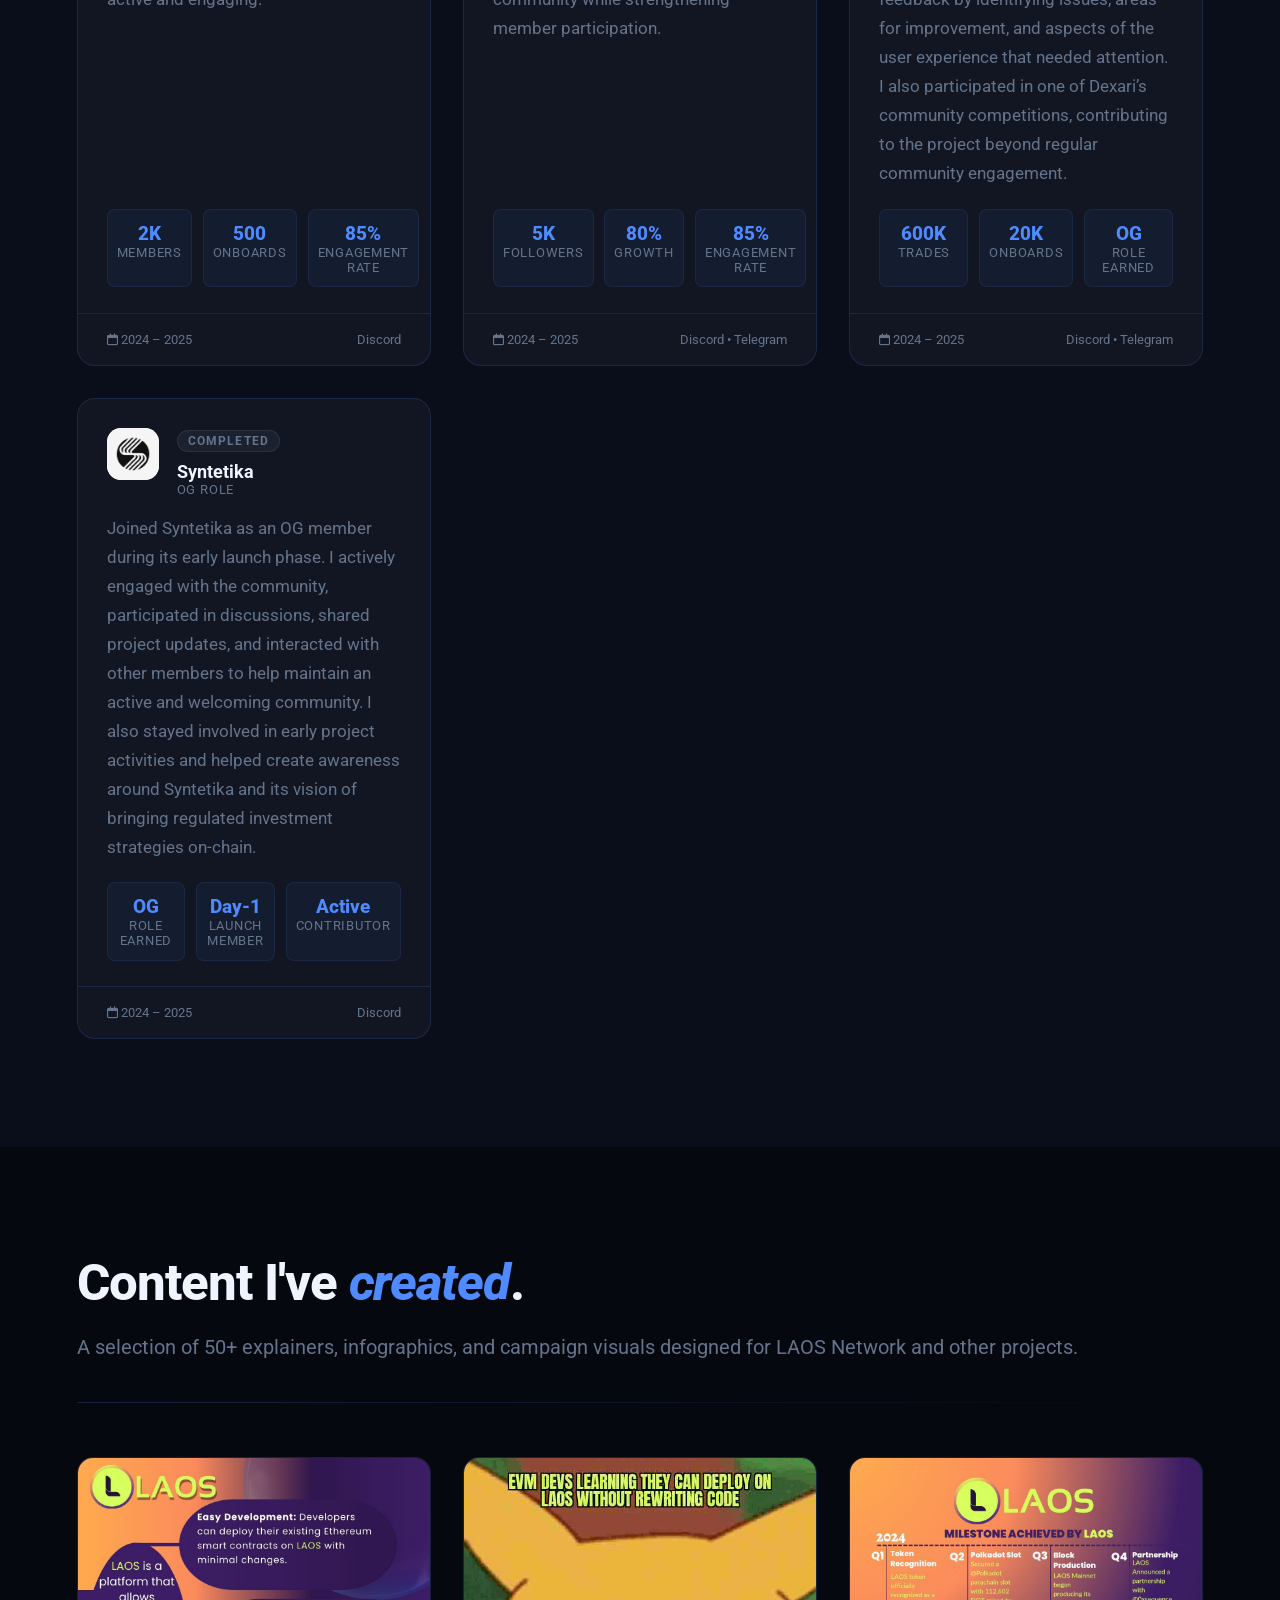
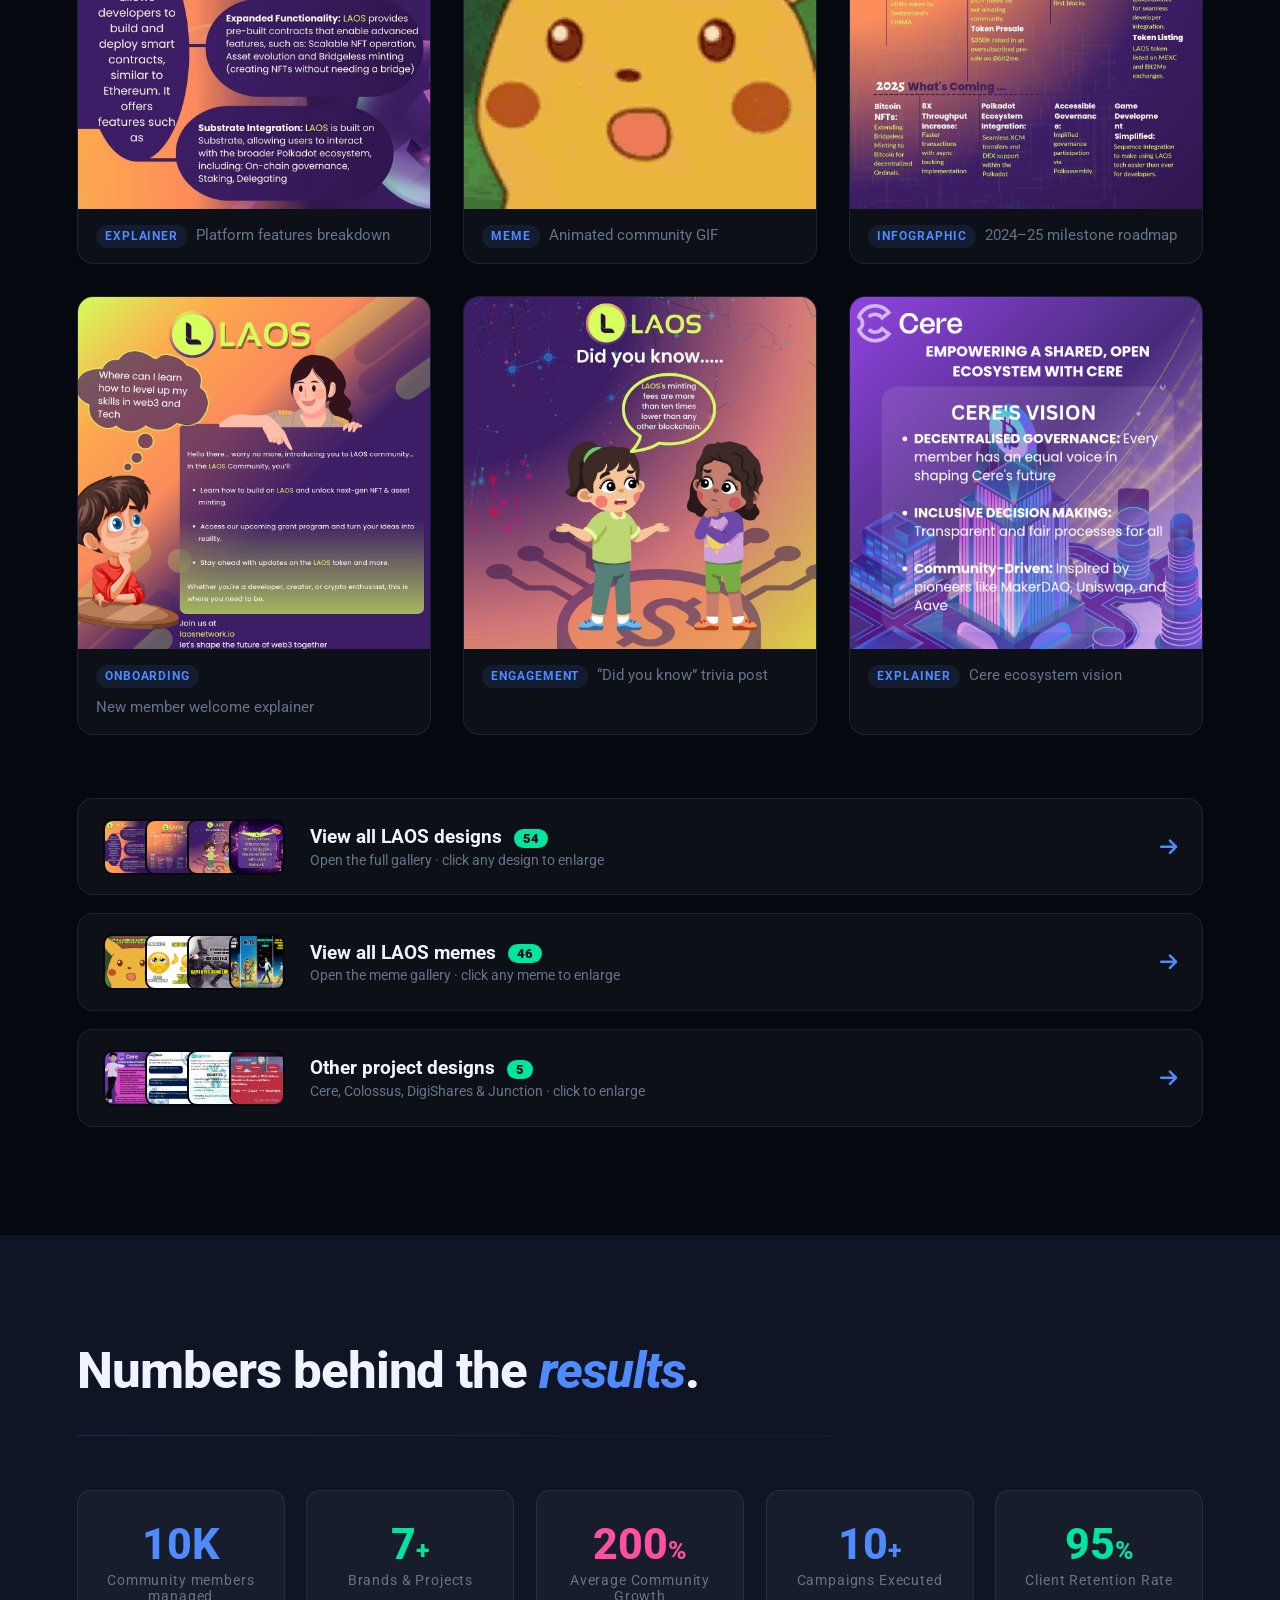
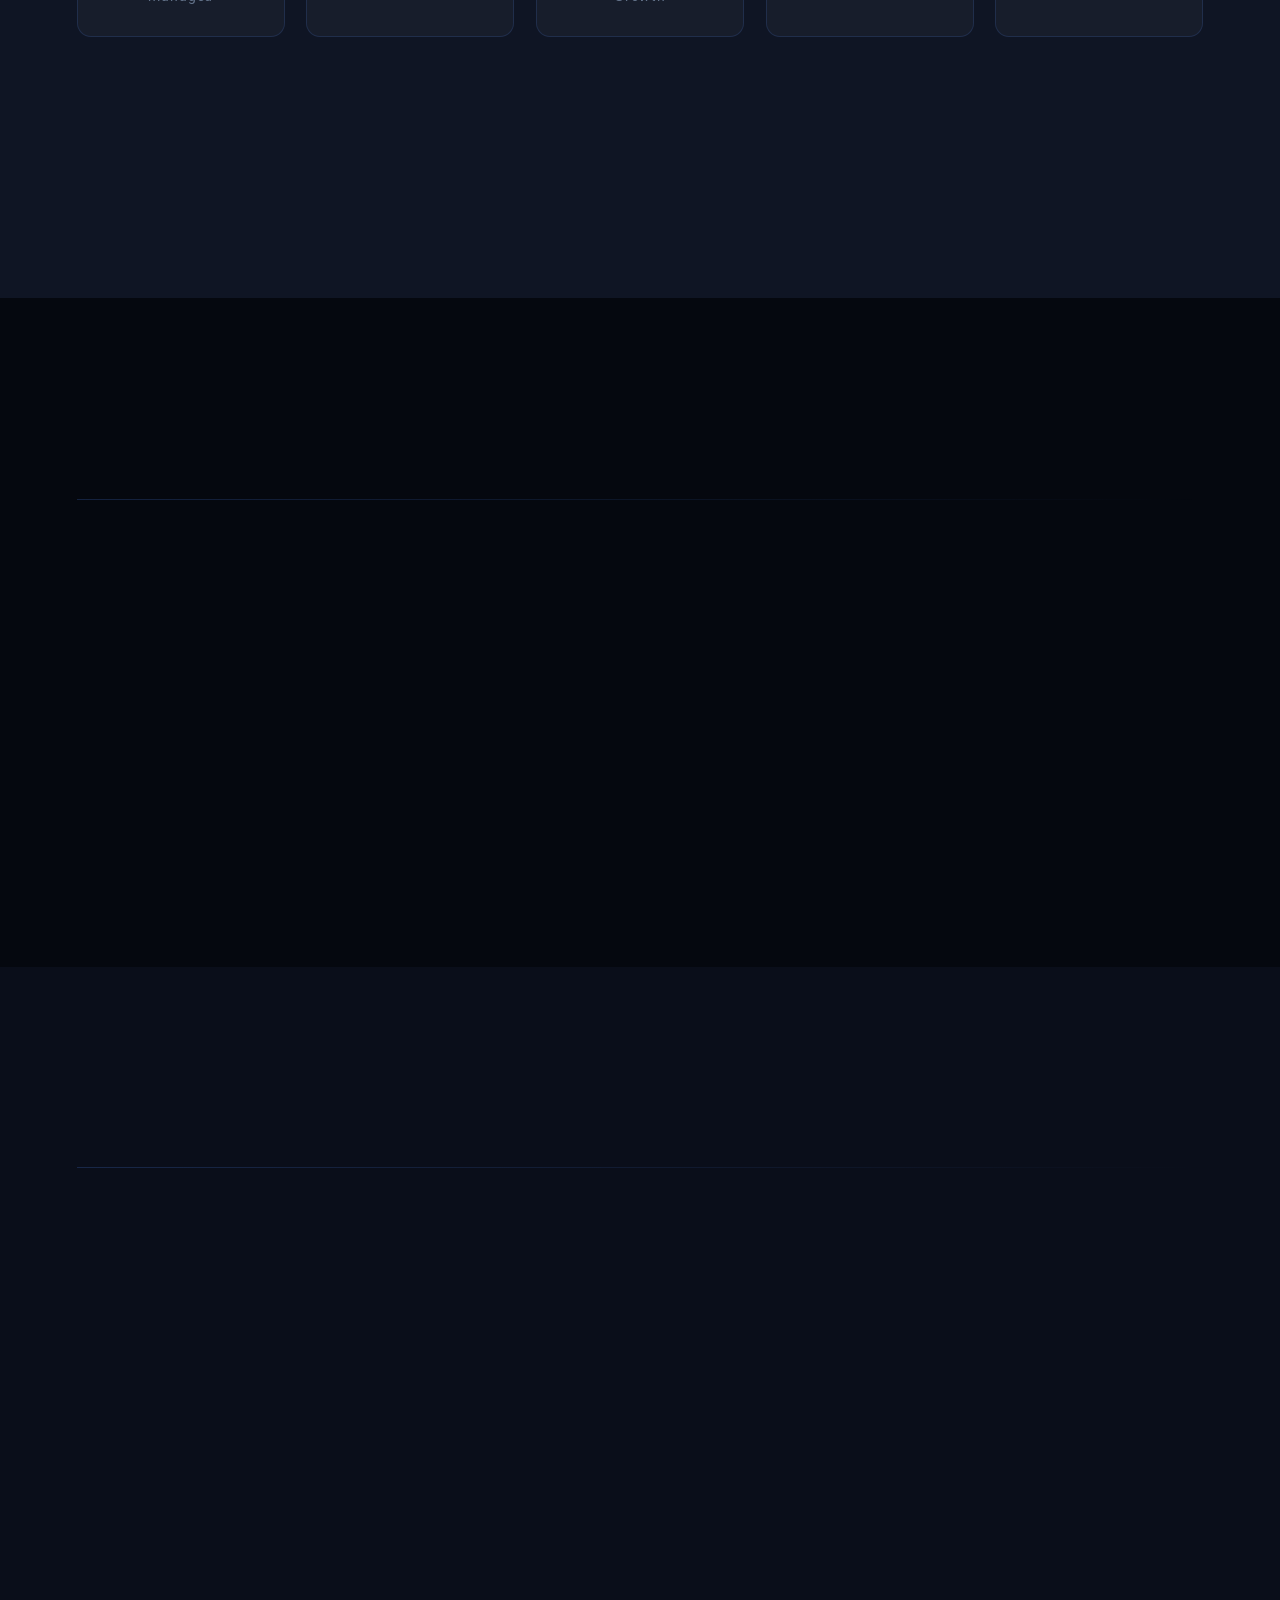
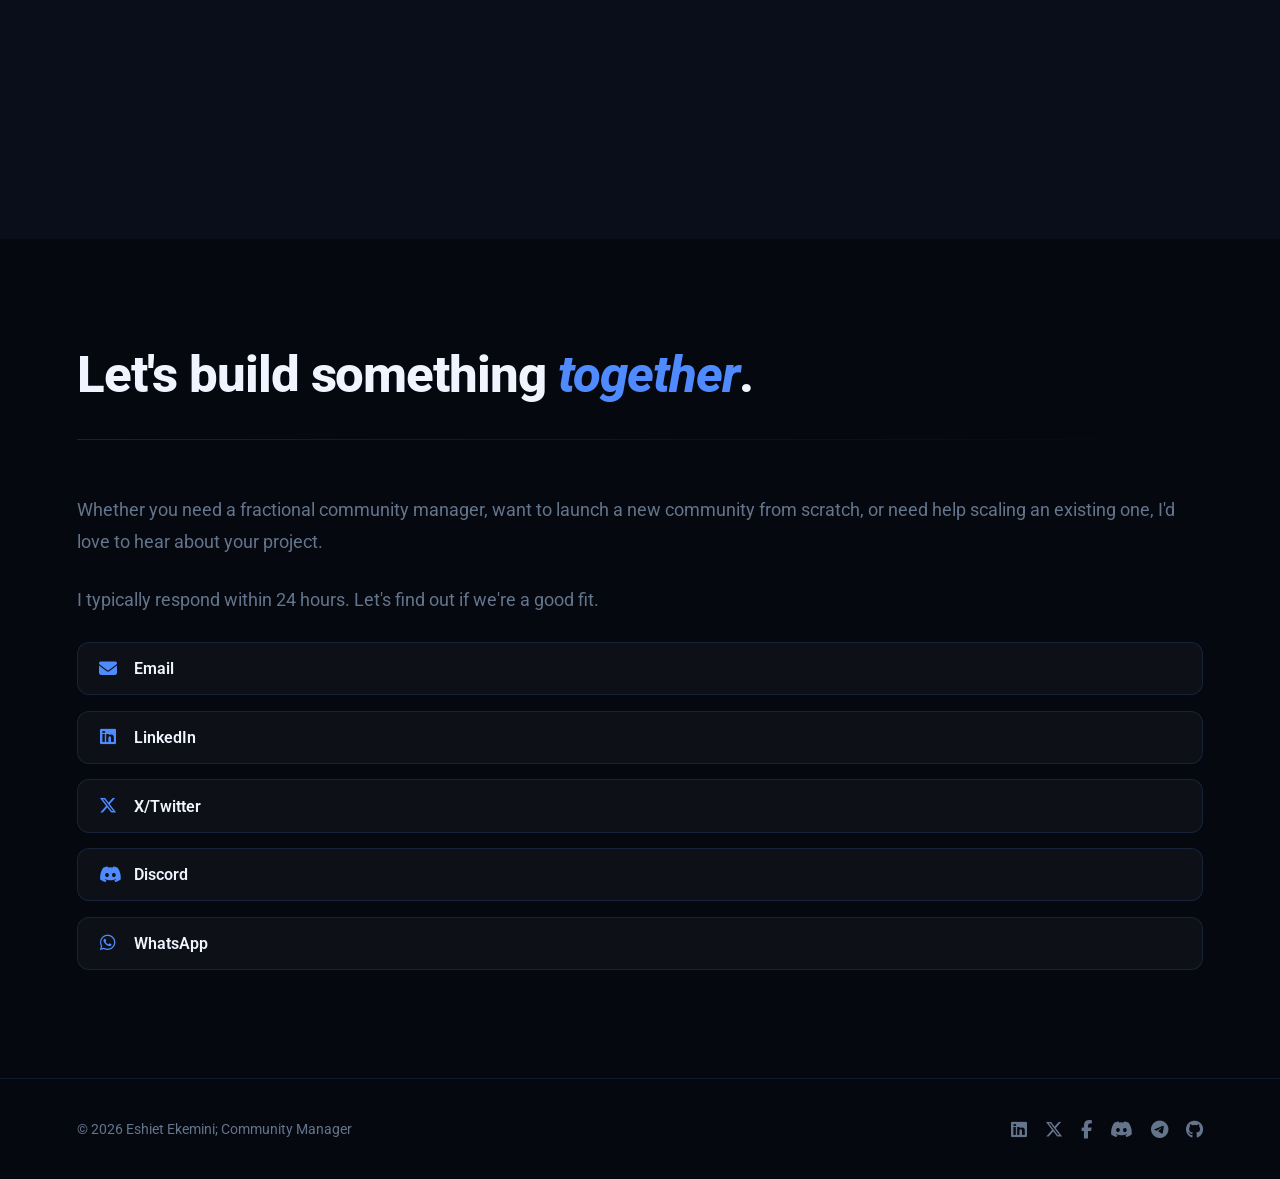
==== commit 5d1696fe: "Fix title and footer formatting for consistency; update hire me link text" ====
--- a/index.html
+++ b/index.html
@@ -16,7 +16,7 @@
   <meta name="twitter:description"
     content="Community Manager — 10,000+ members managed across Discord, Telegram &amp; X." />
   <meta name="twitter:image" content="./LAOS%20Designs/LAOS%20Roadmap.jpg" />
-  <title>Eshiet Ekemini — Community Manager</title>
+  <title>Eshiet Ekemini;Community Manager</title>
   <link rel="preconnect" href="https://fonts.googleapis.com">
   <link rel="preconnect" href="https://fonts.gstatic.com" crossorigin>
   <link href="https://fonts.googleapis.com/css2?family=Roboto:wght@400;500;700;900&display=swap" rel="stylesheet" />
@@ -878,7 +878,7 @@
   </main>
 
   <footer>
-    <p>&copy; 2026 Eshiet Ekemini &mdash; Community Manager</p>
+    <p>&copy; 2026 Eshiet Ekemini; Community Manager</p>
     <div class="footer-socials">
       <a href="https://www.linkedin.com/in/ekemini-eshiet-864910336" target="_blank" rel="noopener"
         aria-label="LinkedIn"><i class="fa-brands fa-linkedin"></i></a>
@@ -1107,7 +1107,7 @@
 
   <script src="script.js"></script>
 
-  <a class="hire-me-sticky" href="#contact">Hire Me ✦</a>
+  <a class="hire-me-sticky" href="#contact">Hire Me</a>
 </body>
 
 </html>
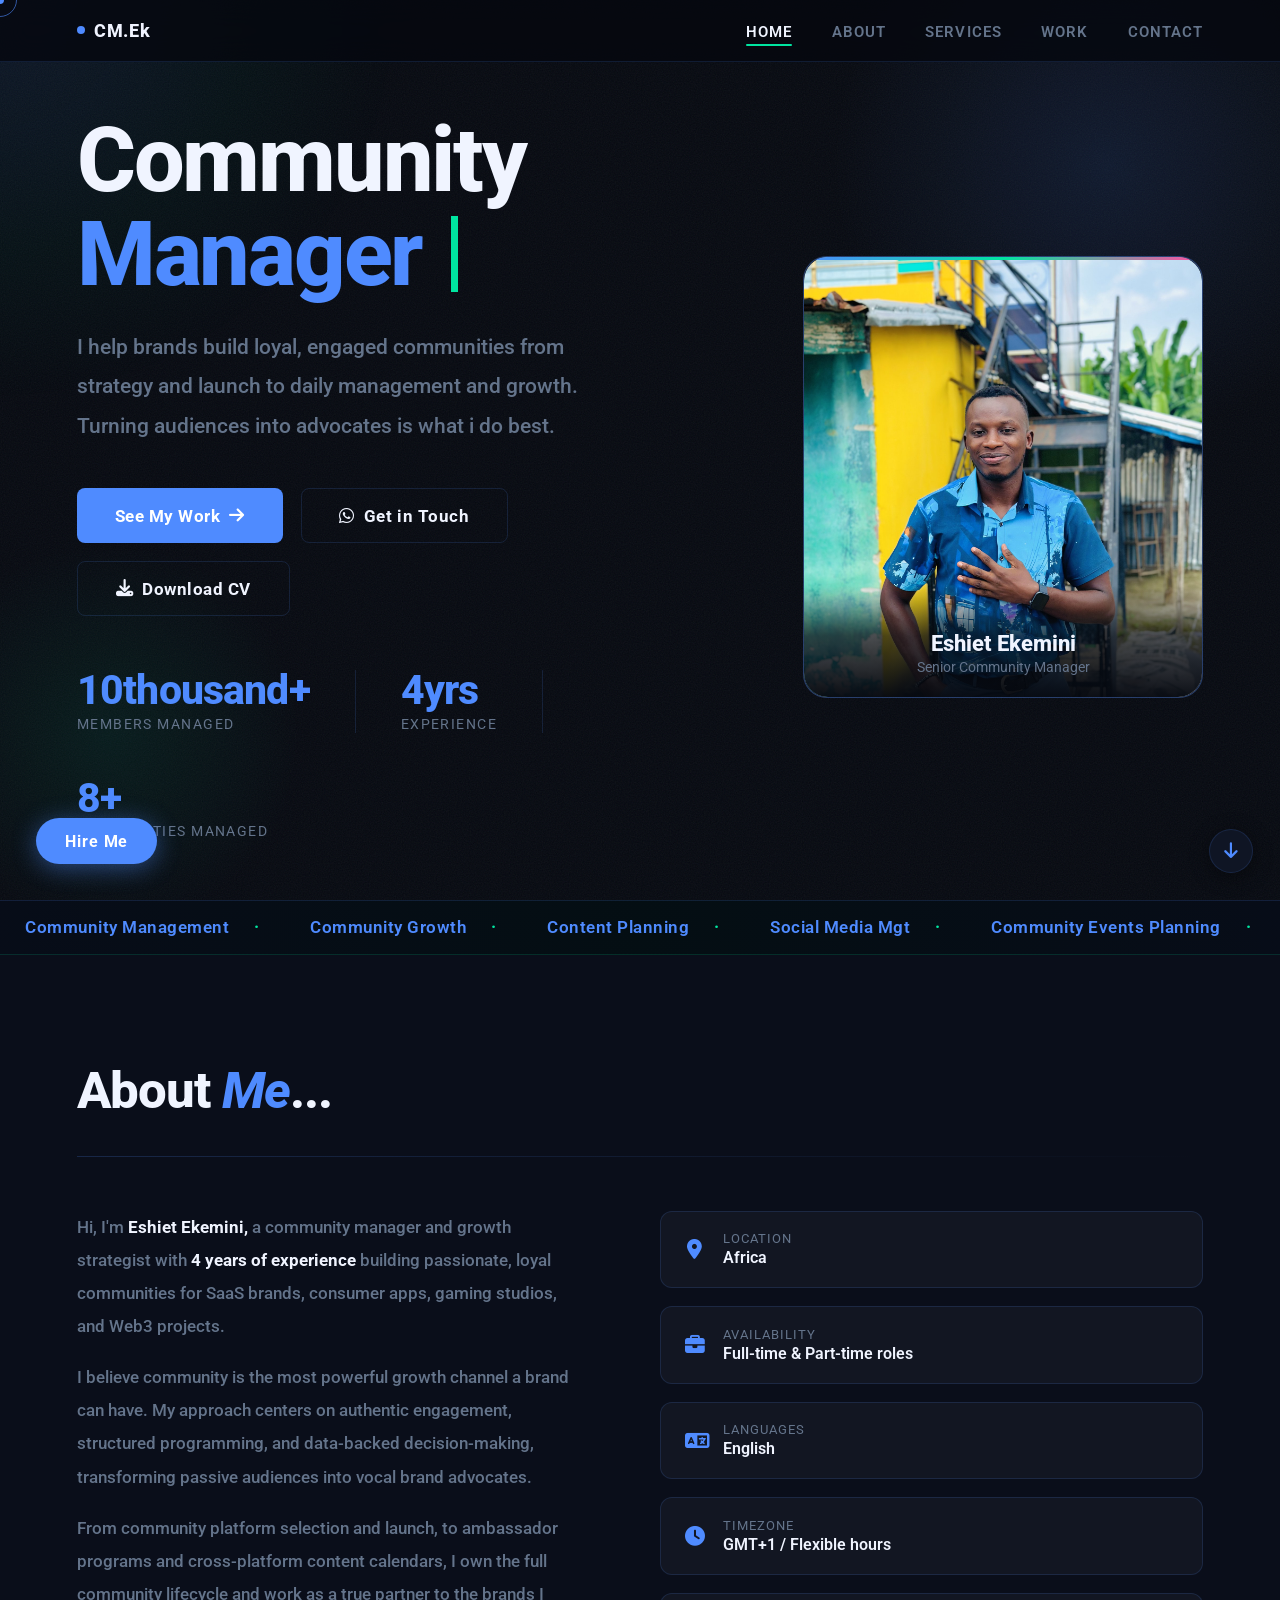
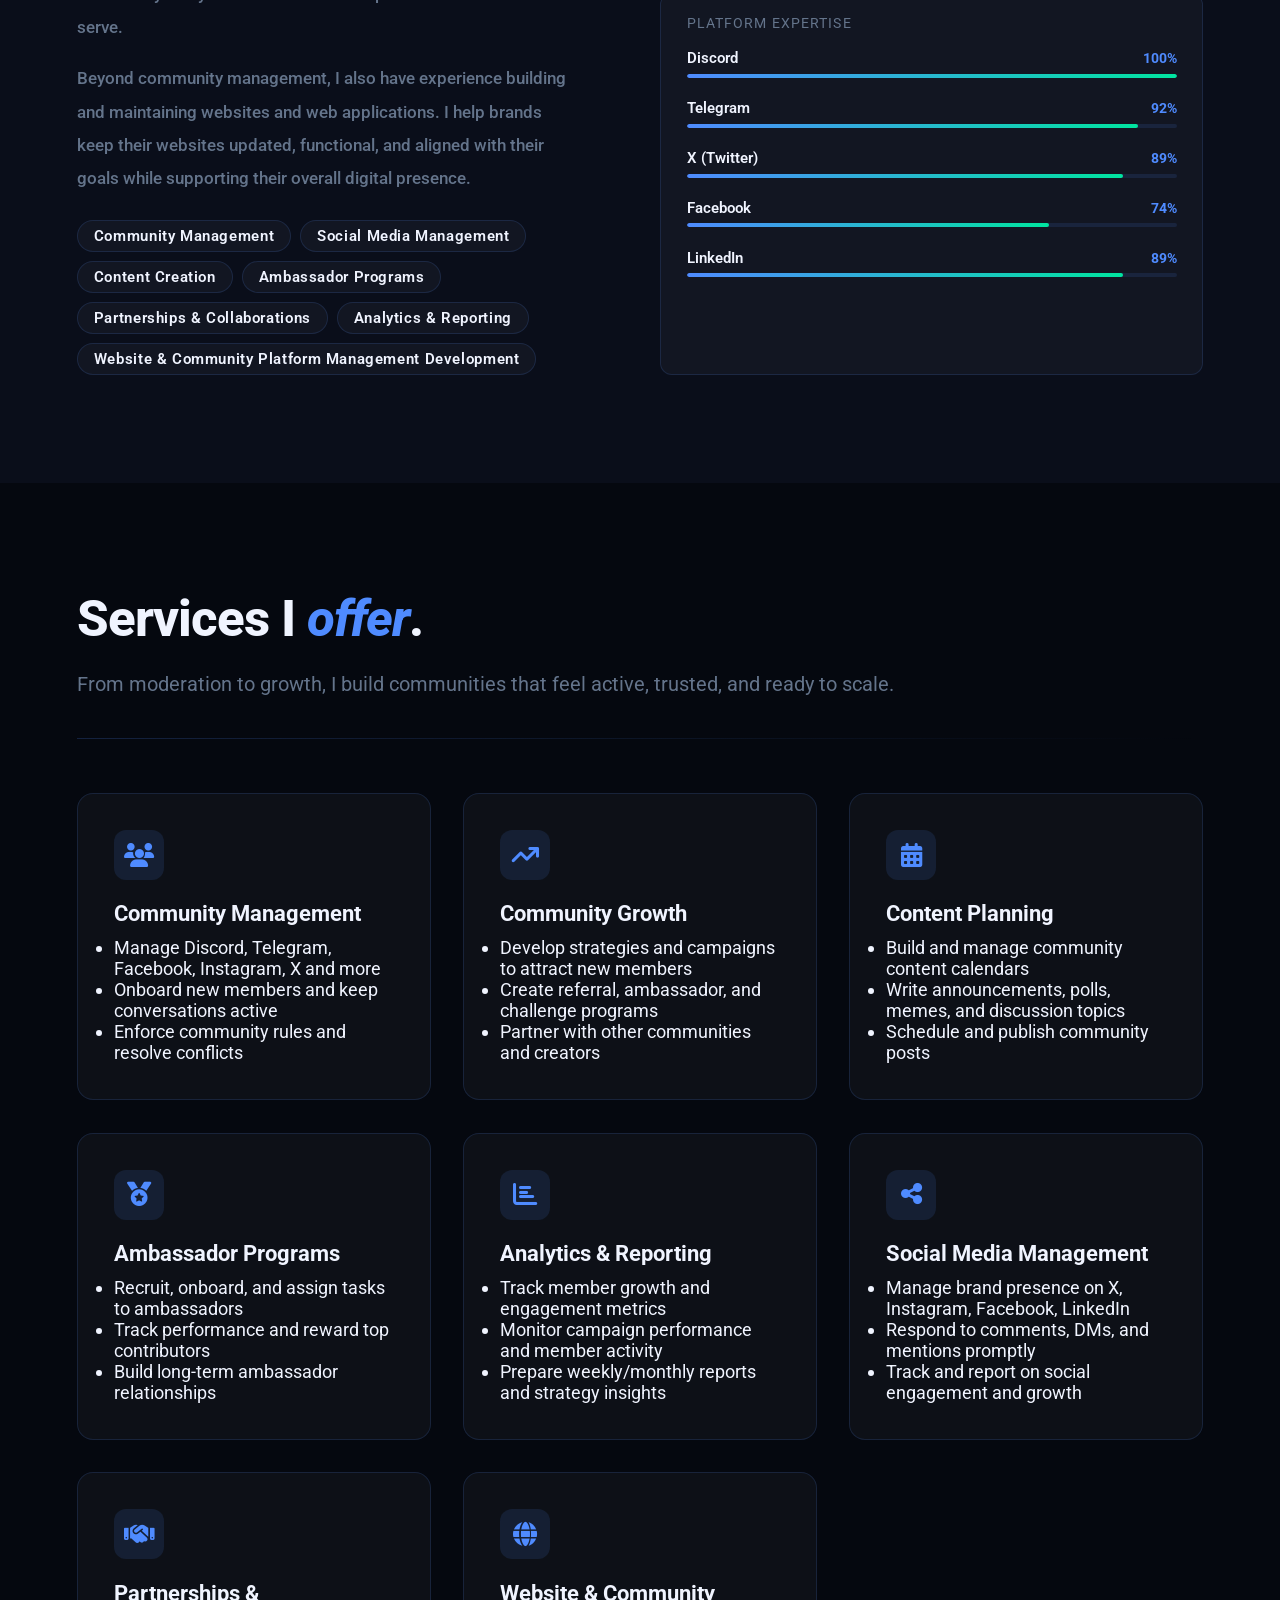
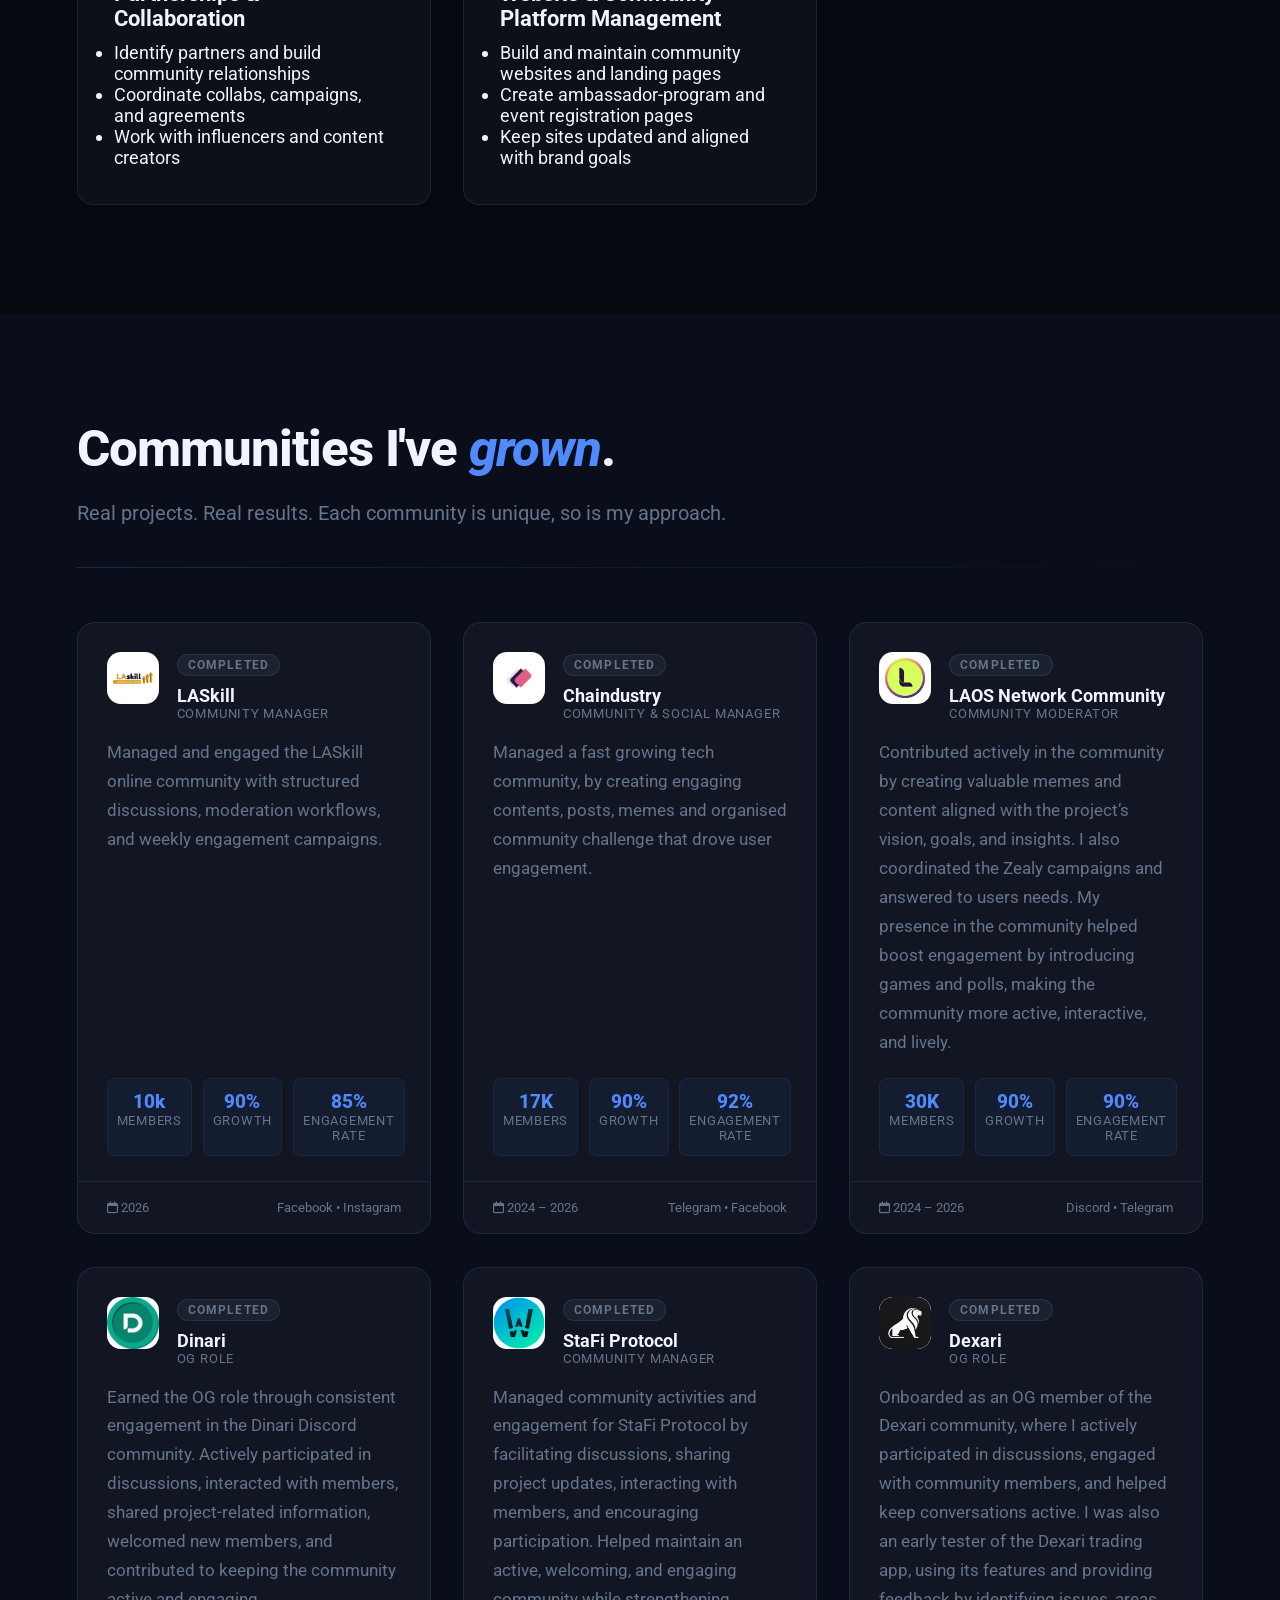
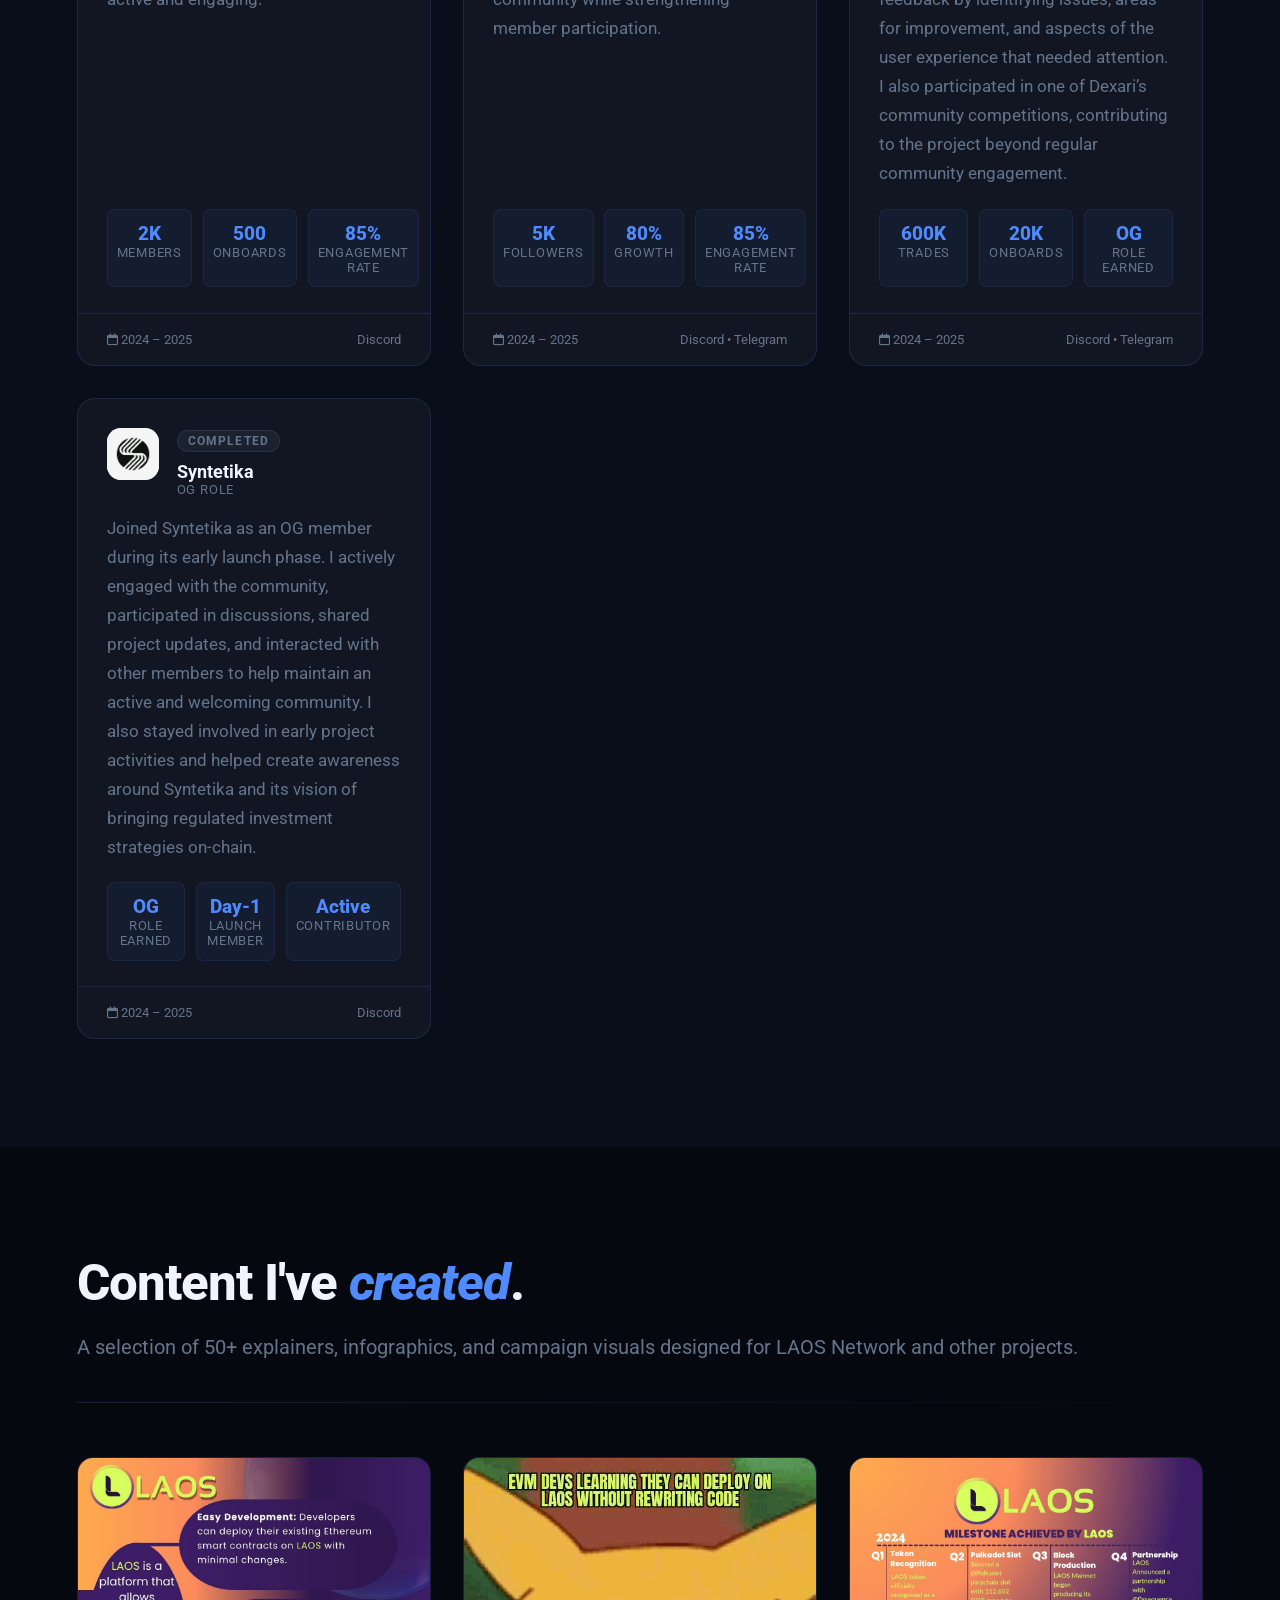
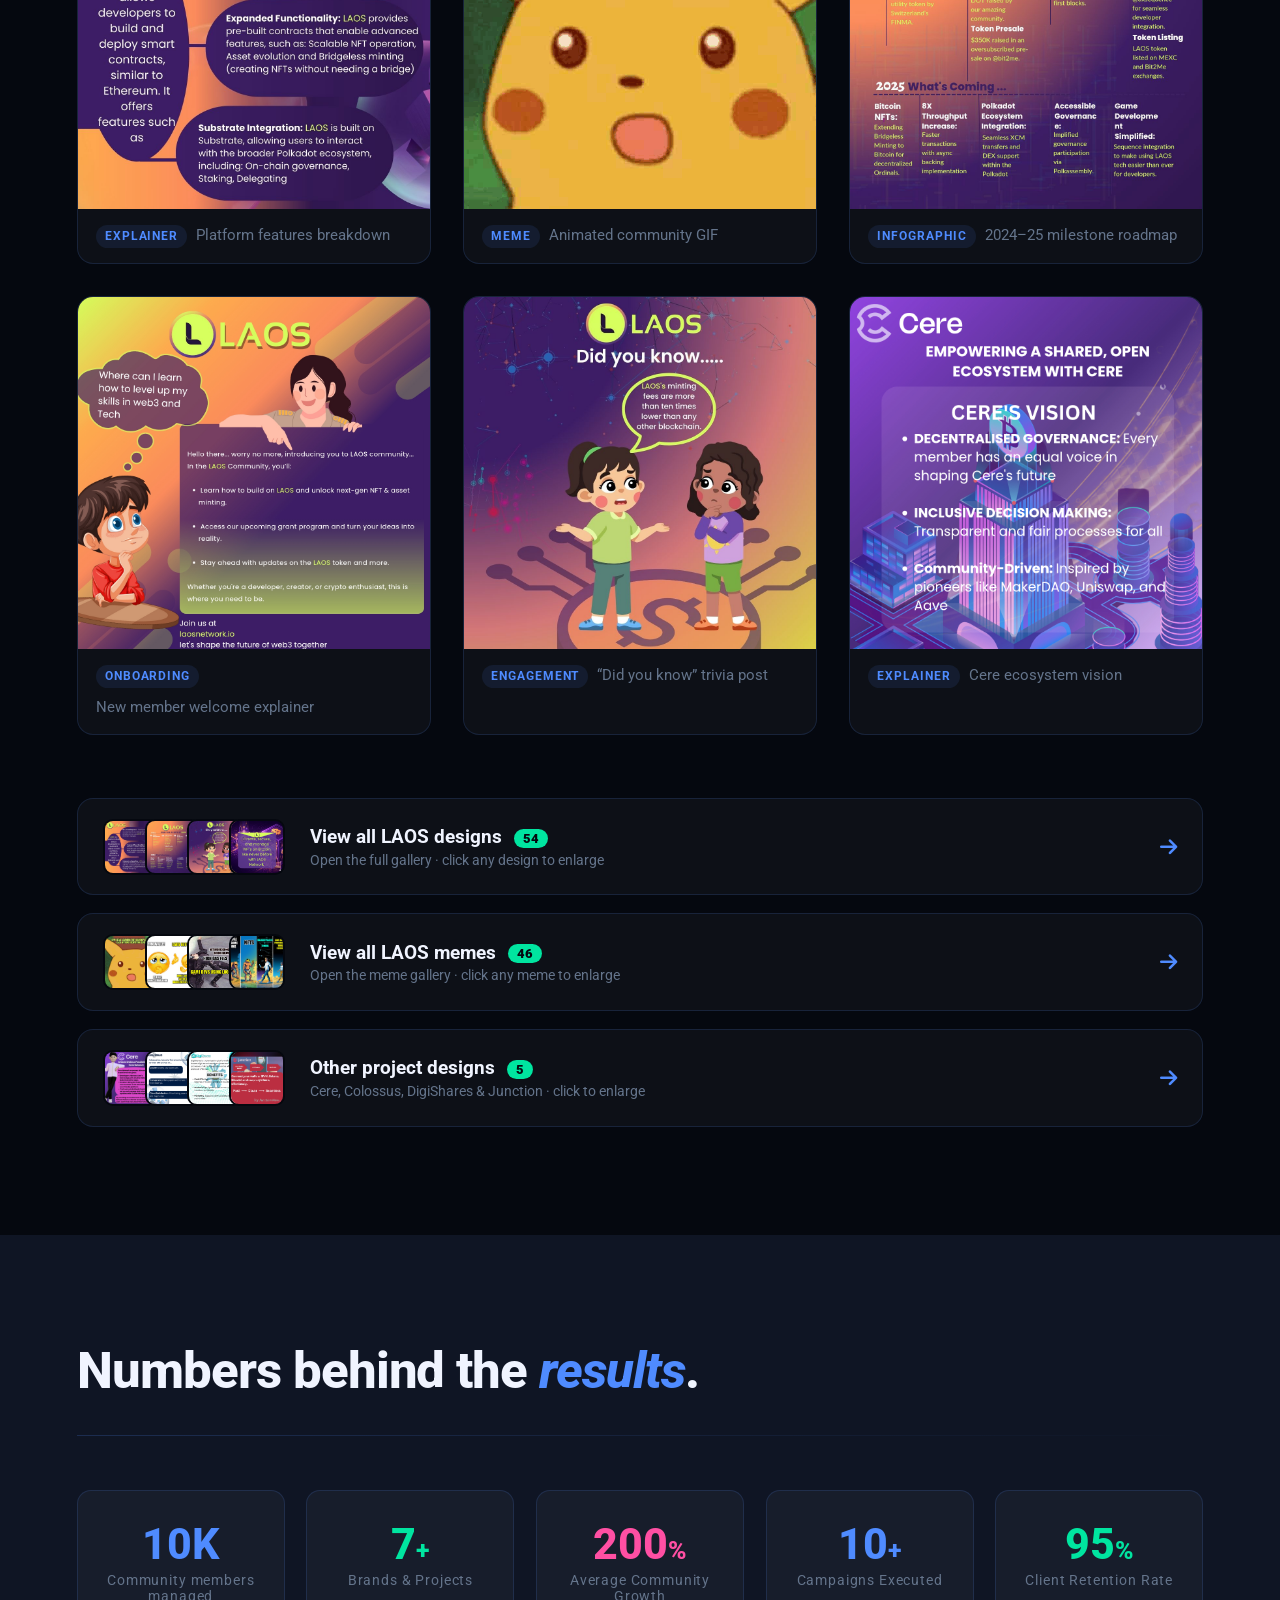
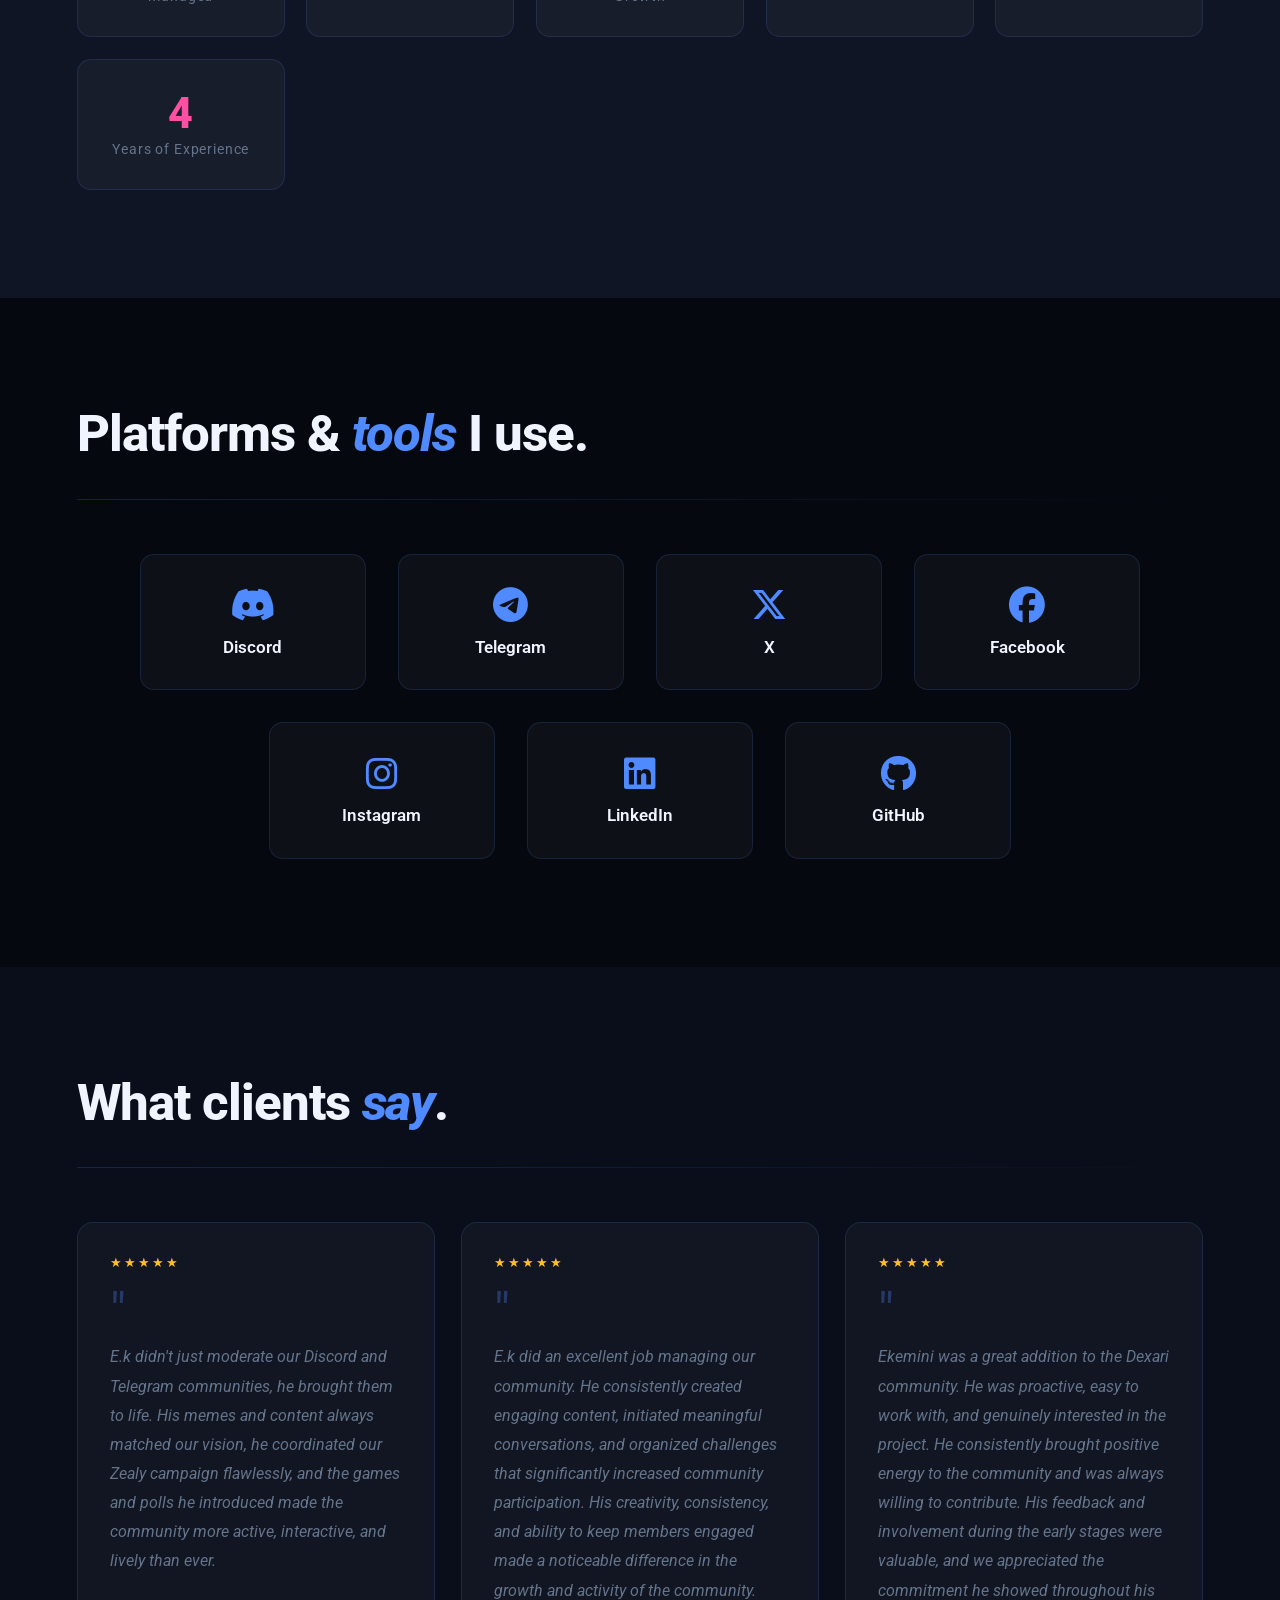
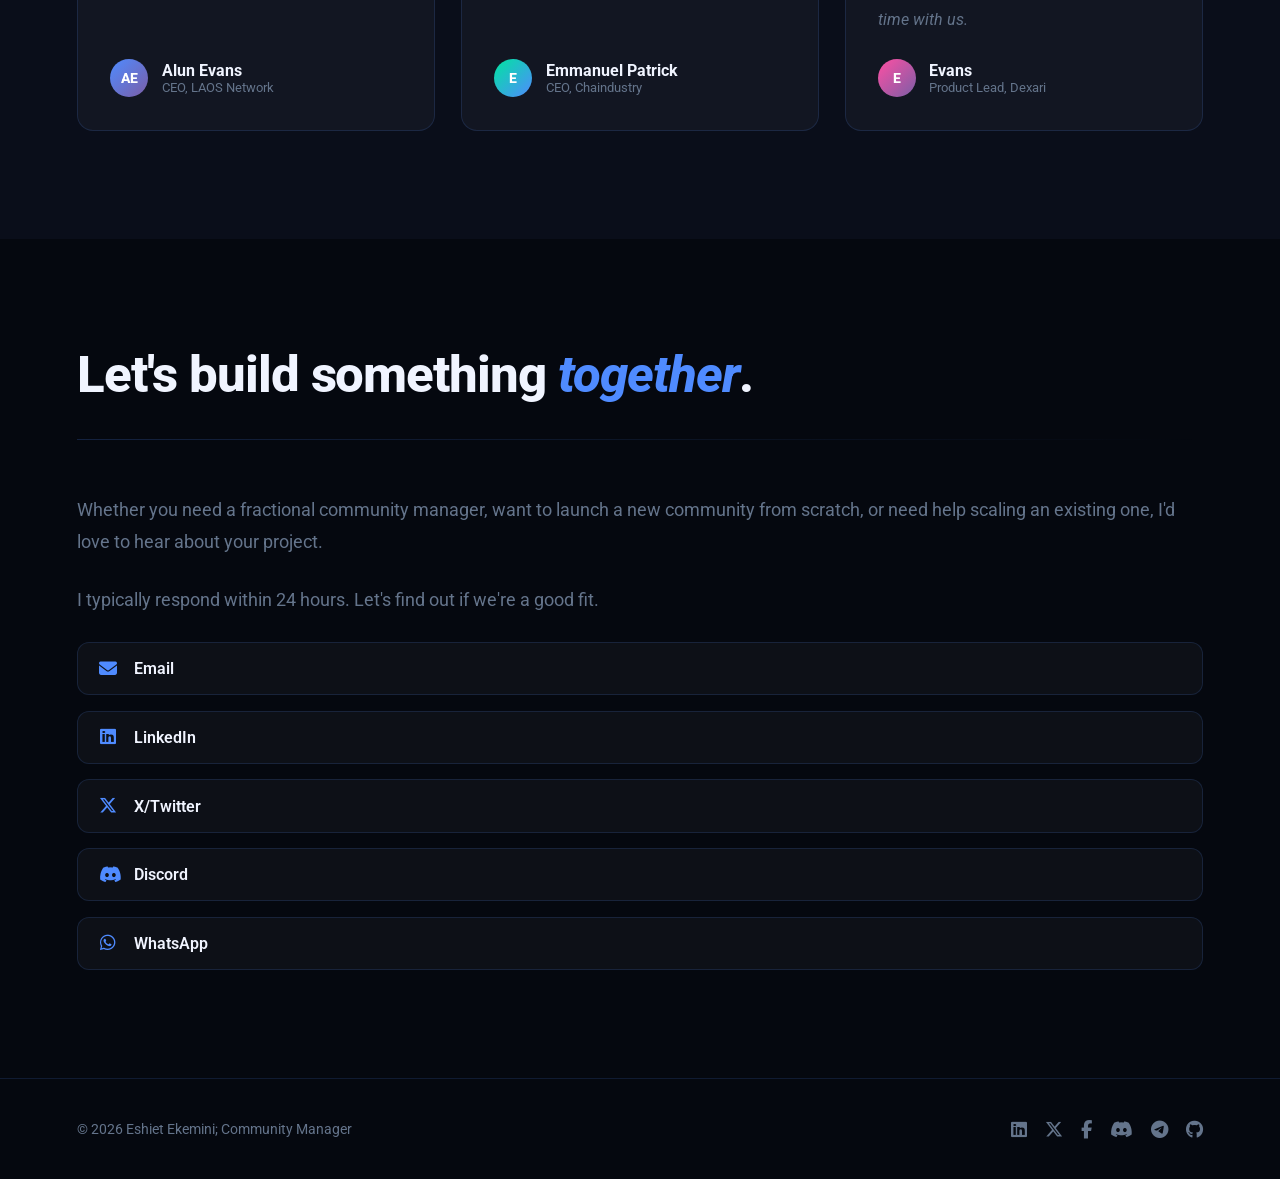
==== commit d4912912: "Update script.js to simplify tab title and remove animation; update index.html script reference for " ====
--- a/index.html
+++ b/index.html
@@ -1105,7 +1105,7 @@
     <p class="lb-caption" id="lbCaption"></p>
   </div>
 
-  <script src="script.js"></script>
+  <script src="script.js?v=2"></script>
 
   <a class="hire-me-sticky" href="#contact">Hire Me</a>
 </body>
--- a/styles.css
+++ b/styles.css
@@ -313,42 +313,6 @@
   flex: 1;
 }
 
-.hero-eyebrow {
-  display: inline-flex;
-  align-items: center;
-  gap: 0.6rem;
-  background: rgba(79, 139, 255, 0.1);
-  border: 1px solid rgba(79, 139, 255, 0.25);
-  color: var(--accent);
-  font-size: 0.72rem;
-  font-weight: 700;
-  letter-spacing: 0.14em;
-  text-transform: uppercase;
-  padding: 6px 14px;
-  border-radius: 100px;
-  margin-bottom: 1.6rem;
-}
-
-.hero-eyebrow span {
-  width: 6px;
-  height: 6px;
-  border-radius: 50%;
-  background: var(--green);
-  animation: blink 2s ease-in-out infinite;
-}
-
-@keyframes blink {
-
-  0%,
-  100% {
-    opacity: 1
-  }
-
-  50% {
-    opacity: 0.3
-  }
-}
-
 .hero-name {
   font-size: clamp(3.2rem, 7vw, 5.6rem);
   font-weight: 800;
@@ -599,132 +563,6 @@
   margin-bottom: 0;
 }
 
-.profile-body {
-  background: rgba(10, 14, 26, 0.55);
-  border-top: 1px solid var(--border);
-  padding: 1.2rem 1.3rem 1.2rem;
-}
-
-.profile-stats {
-  display: grid;
-  grid-template-columns: 1fr 1fr;
-  gap: 0.8rem;
-  margin-bottom: 1.4rem;
-}
-
-.pstat {
-  background: rgba(79, 139, 255, 0.07);
-  border: 1px solid rgba(79, 139, 255, 0.12);
-  border-radius: 10px;
-  padding: 0.75rem;
-}
-
-.pstat-num {
-  font-size: 1.1rem;
-  font-weight: 800;
-  color: var(--accent);
-}
-
-.pstat-label {
-  font-size: 0.68rem;
-  color: var(--muted);
-  letter-spacing: 0.07em;
-  text-transform: uppercase;
-}
-
-.profile-tags {
-  display: flex;
-  flex-wrap: wrap;
-  gap: 0.4rem;
-}
-
-.ptag {
-  font-size: 0.7rem;
-  font-weight: 600;
-  padding: 3px 10px;
-  border-radius: 100px;
-  letter-spacing: 0.05em;
-}
-
-.ptag.blue {
-  background: rgba(79, 139, 255, 0.12);
-  color: var(--accent);
-}
-
-.ptag.green {
-  background: rgba(0, 229, 160, 0.1);
-  color: var(--green);
-}
-
-.ptag.pink {
-  background: rgba(255, 79, 163, 0.1);
-  color: var(--pink);
-}
-
-.available-badge {
-  display: inline-flex;
-  align-items: center;
-  gap: 0.4rem;
-  font-size: 0.7rem;
-  font-weight: 600;
-  color: var(--green);
-  background: rgba(0, 229, 160, 0.08);
-  border: 1px solid rgba(0, 229, 160, 0.2);
-  padding: 4px 12px;
-  border-radius: 100px;
-  margin-top: 1rem;
-}
-
-.available-badge span {
-  width: 6px;
-  height: 6px;
-  border-radius: 50%;
-  background: var(--green);
-  animation: blink 1.5s ease-in-out infinite;
-}
-
-/* ── Card stats row ──────────────────────── */
-.card-stats-row {
-  display: grid;
-  grid-template-columns: repeat(4, 1fr);
-  gap: 0;
-  margin-top: 0.85rem;
-  background: rgba(10, 14, 26, 0.7);
-  border: 1px solid var(--border);
-  border-radius: 14px;
-  overflow: hidden;
-}
-
-.cstat {
-  padding: 0.85rem 0.5rem;
-  text-align: center;
-  border-right: 1px solid var(--border);
-  transition: background 0.2s;
-}
-
-.cstat:last-child {
-  border-right: none;
-}
-
-.cstat:hover {
-  background: rgba(79, 139, 255, 0.07);
-}
-
-.cstat-num {
-  font-size: 1.05rem;
-  font-weight: 800;
-  color: var(--accent);
-  line-height: 1;
-}
-
-.cstat-label {
-  font-size: 0.6rem;
-  color: var(--muted);
-  letter-spacing: 0.07em;
-  text-transform: uppercase;
-  margin-top: 3px;
-}
-
 /* ── Marquee ─────────────────────────────── */
 .marquee-strip {
   overflow: hidden;
@@ -935,11 +773,6 @@
 .exp-item {
   display: block;
   margin-bottom: 1.2rem;
-}
-
-.exp-label {
-  font-size: 0.82rem;
-  color: var(--muted);
 }
 
 .exp-bar {
@@ -1097,22 +930,6 @@
   font-size: 1.5rem;
 }
 
-.work-icon.dual {
-  width: 86px;
-  gap: 0.45rem;
-  font-size: 1.22rem;
-  background: rgba(79, 139, 255, 0.14);
-  color: var(--white);
-}
-
-.work-icon.dual .fa-discord {
-  color: #5865f2;
-}
-
-.work-icon.dual .fa-telegram {
-  color: #229ed9;
-}
-
 .work-icon.laos-logo {
   background: #ffffff;
   padding: 6px;
@@ -1124,11 +941,6 @@
   object-fit: contain;
   border-radius: 8px;
   display: block;
-}
-
-.work-icon.discord {
-  background: rgba(88, 101, 242, 0.2);
-  color: #5865f2;
 }
 
 .work-icon.laskill-logo {
@@ -1200,31 +1012,6 @@
   object-fit: cover;
   border-radius: 14px;
   display: block;
-}
-
-.work-icon.twitter {
-  background: rgba(29, 161, 242, 0.15);
-  color: #1da1f2;
-}
-
-.work-icon.slack {
-  background: rgba(74, 21, 75, 0.2);
-  color: #e01e5a;
-}
-
-.work-icon.reddit {
-  background: rgba(255, 69, 0, 0.15);
-  color: #ff4500;
-}
-
-.work-icon.youtube {
-  background: rgba(255, 0, 0, 0.12);
-  color: #ff0000;
-}
-
-.work-icon.forum {
-  background: rgba(0, 229, 160, 0.1);
-  color: var(--green);
 }
 
 .work-meta {
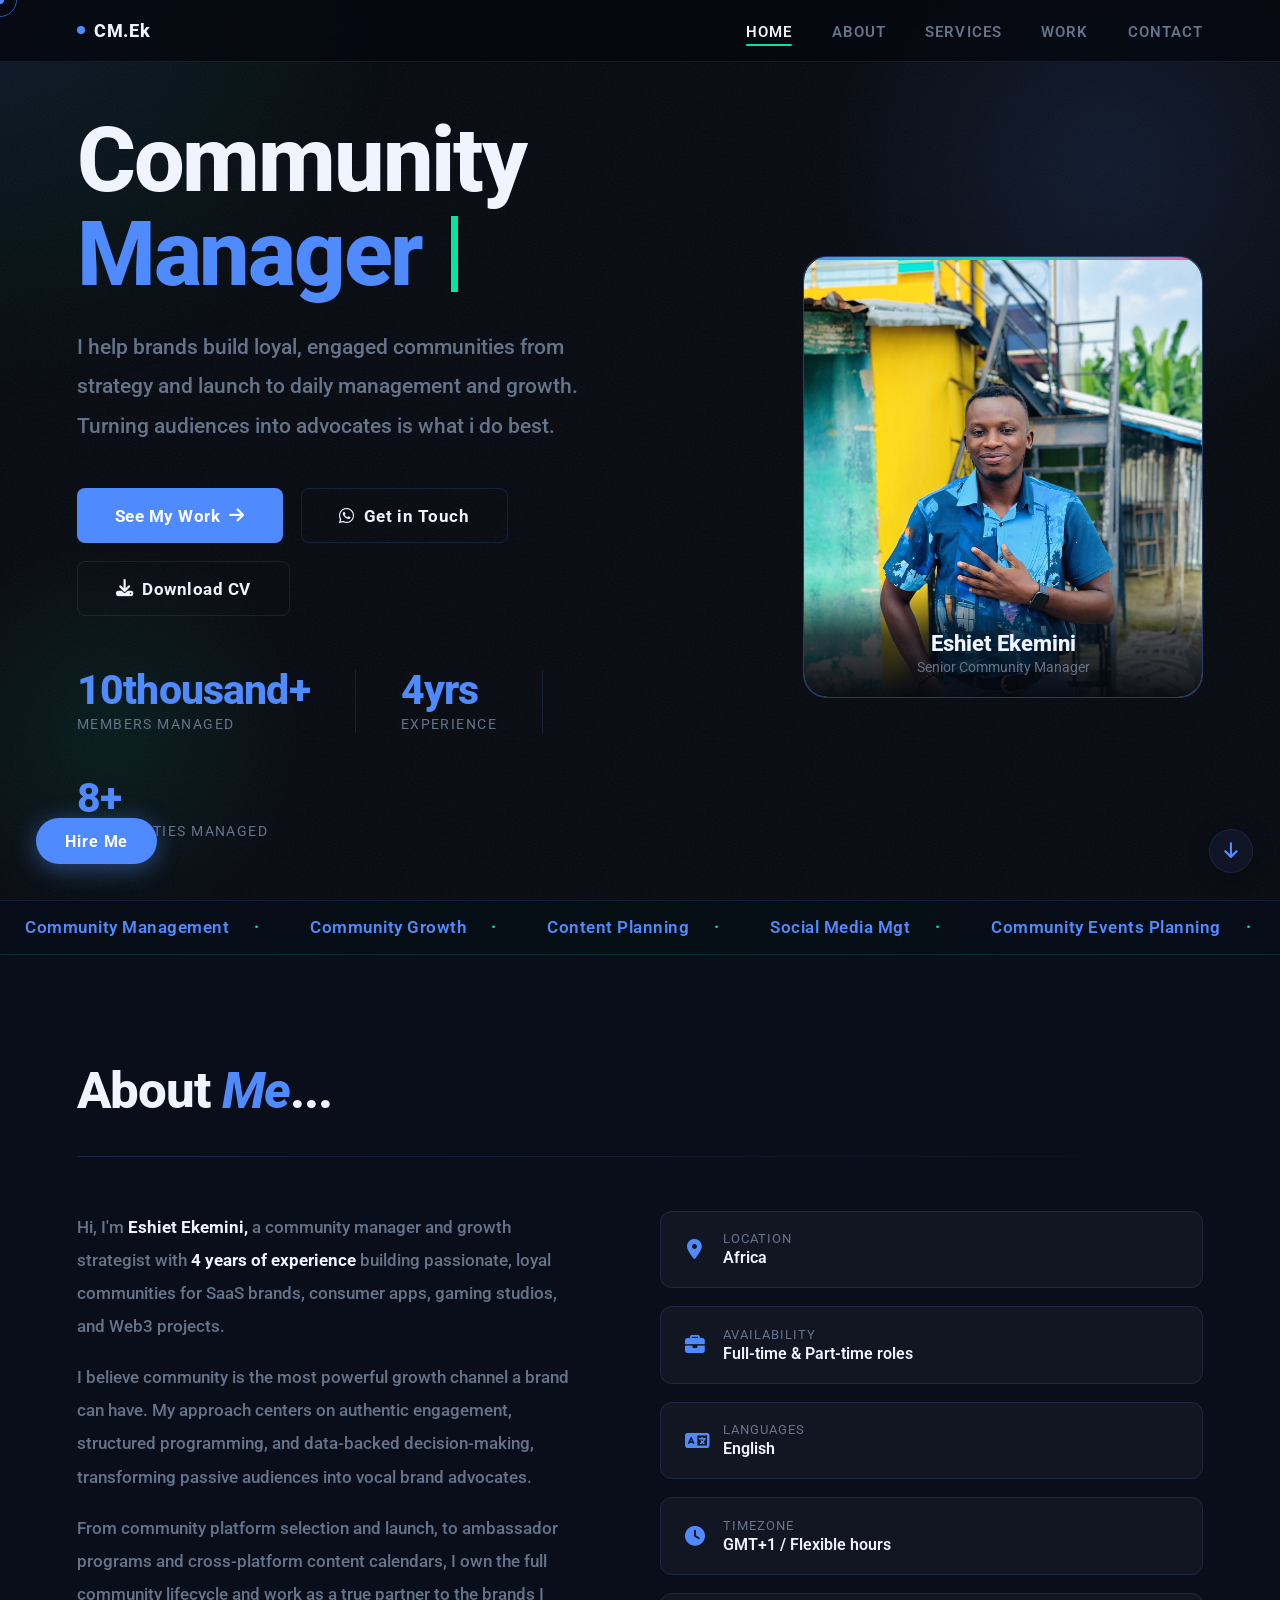
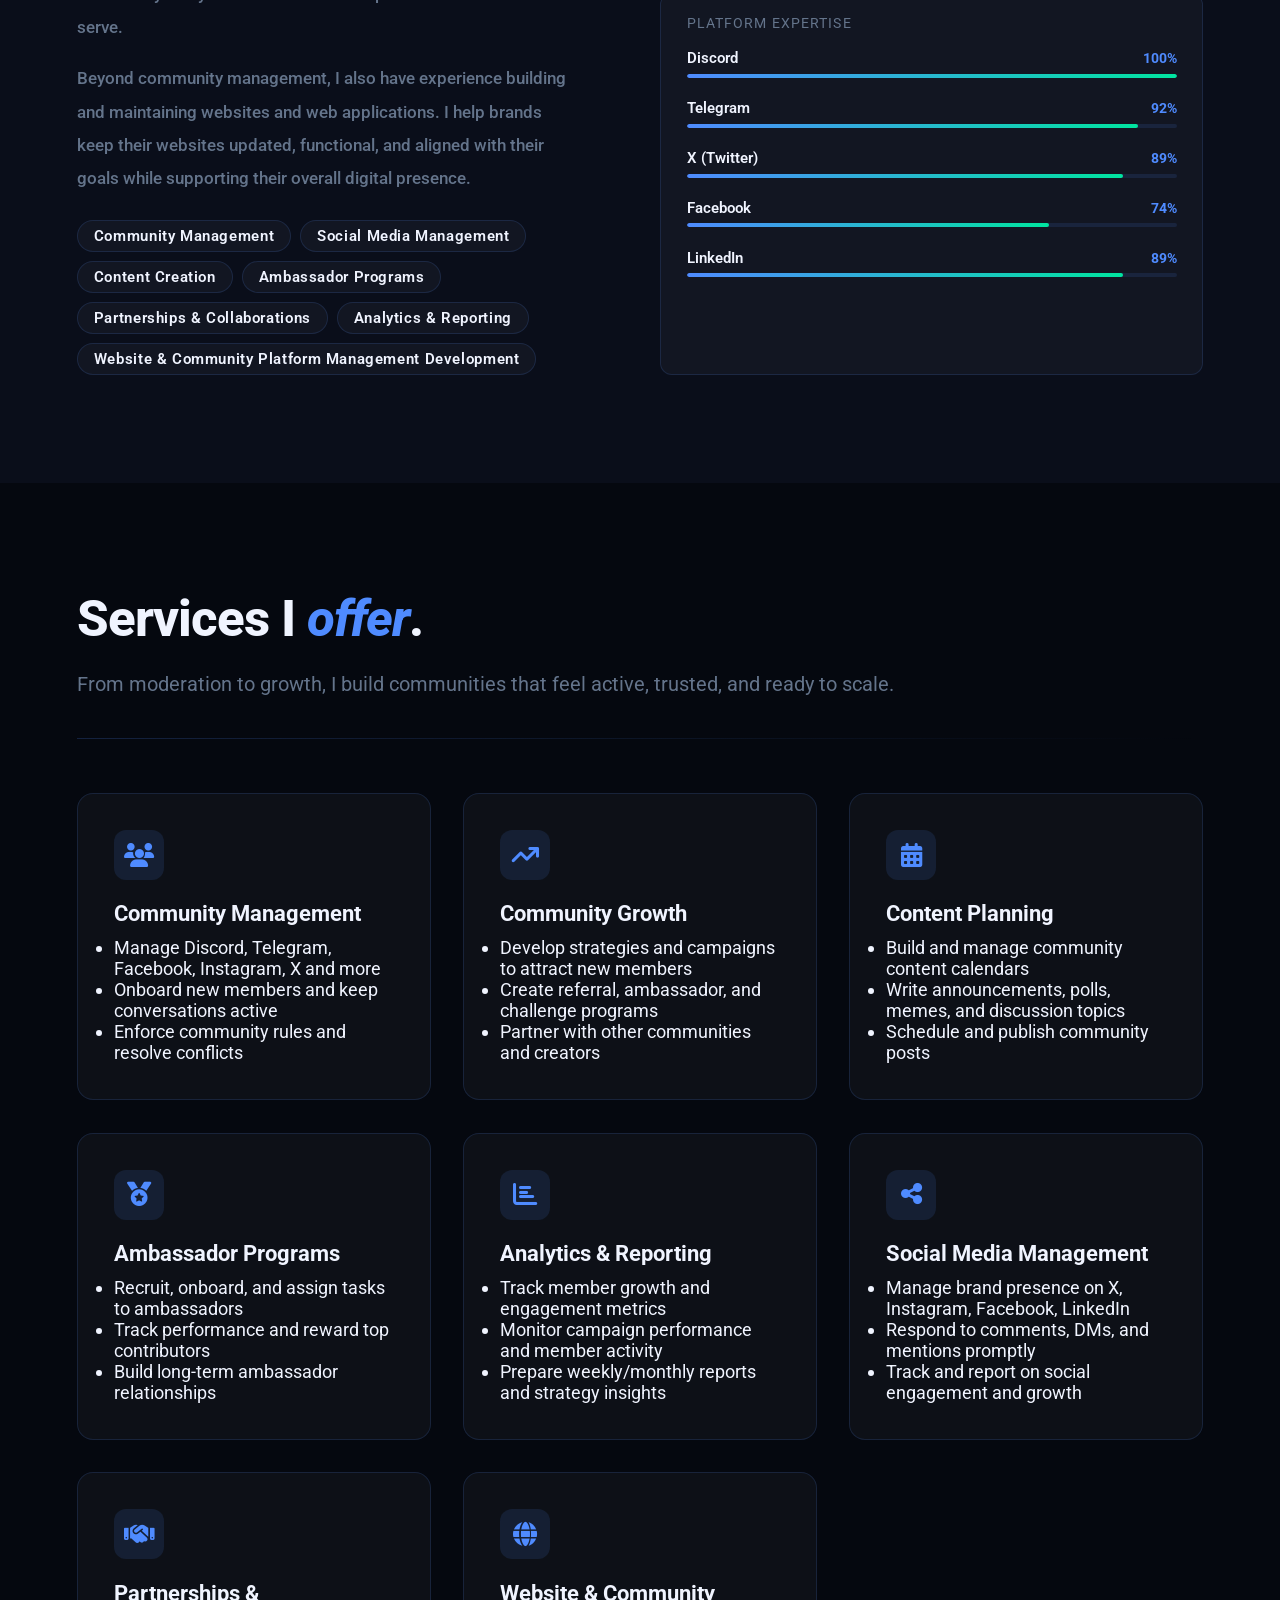
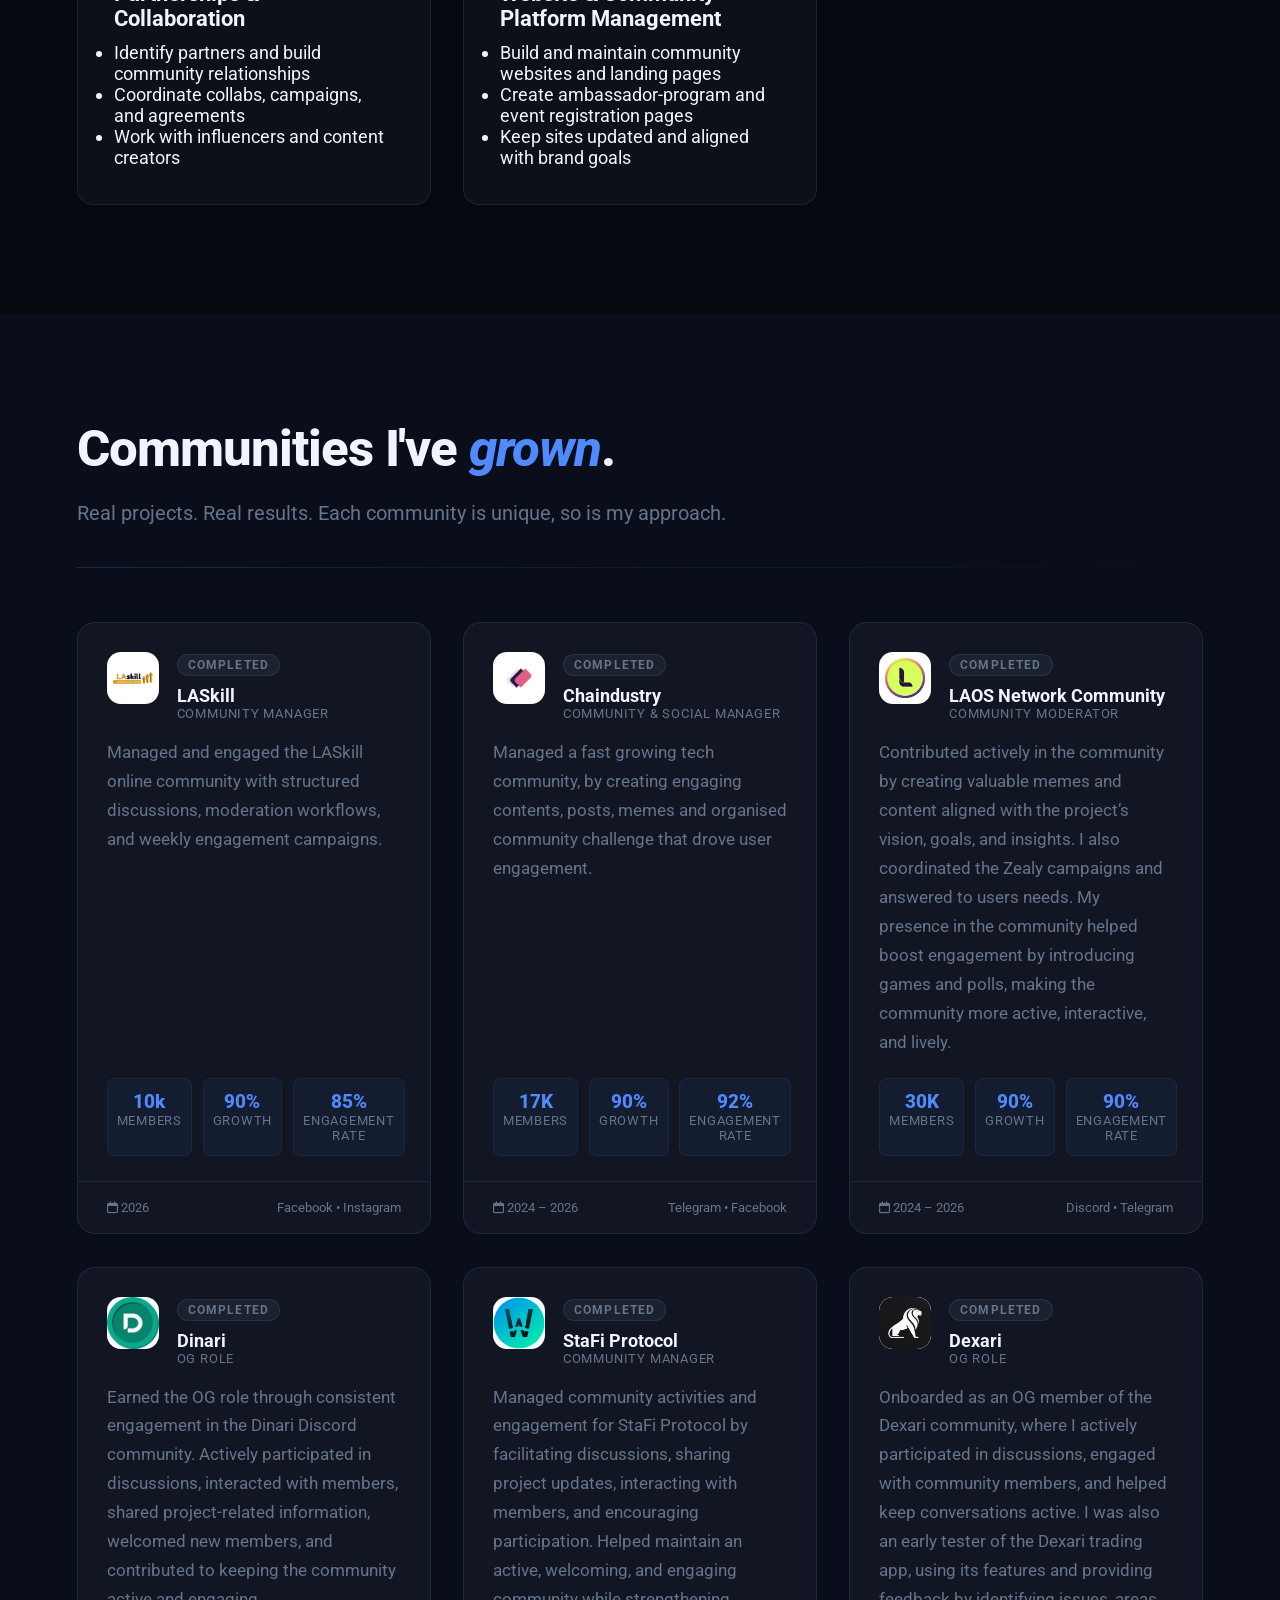
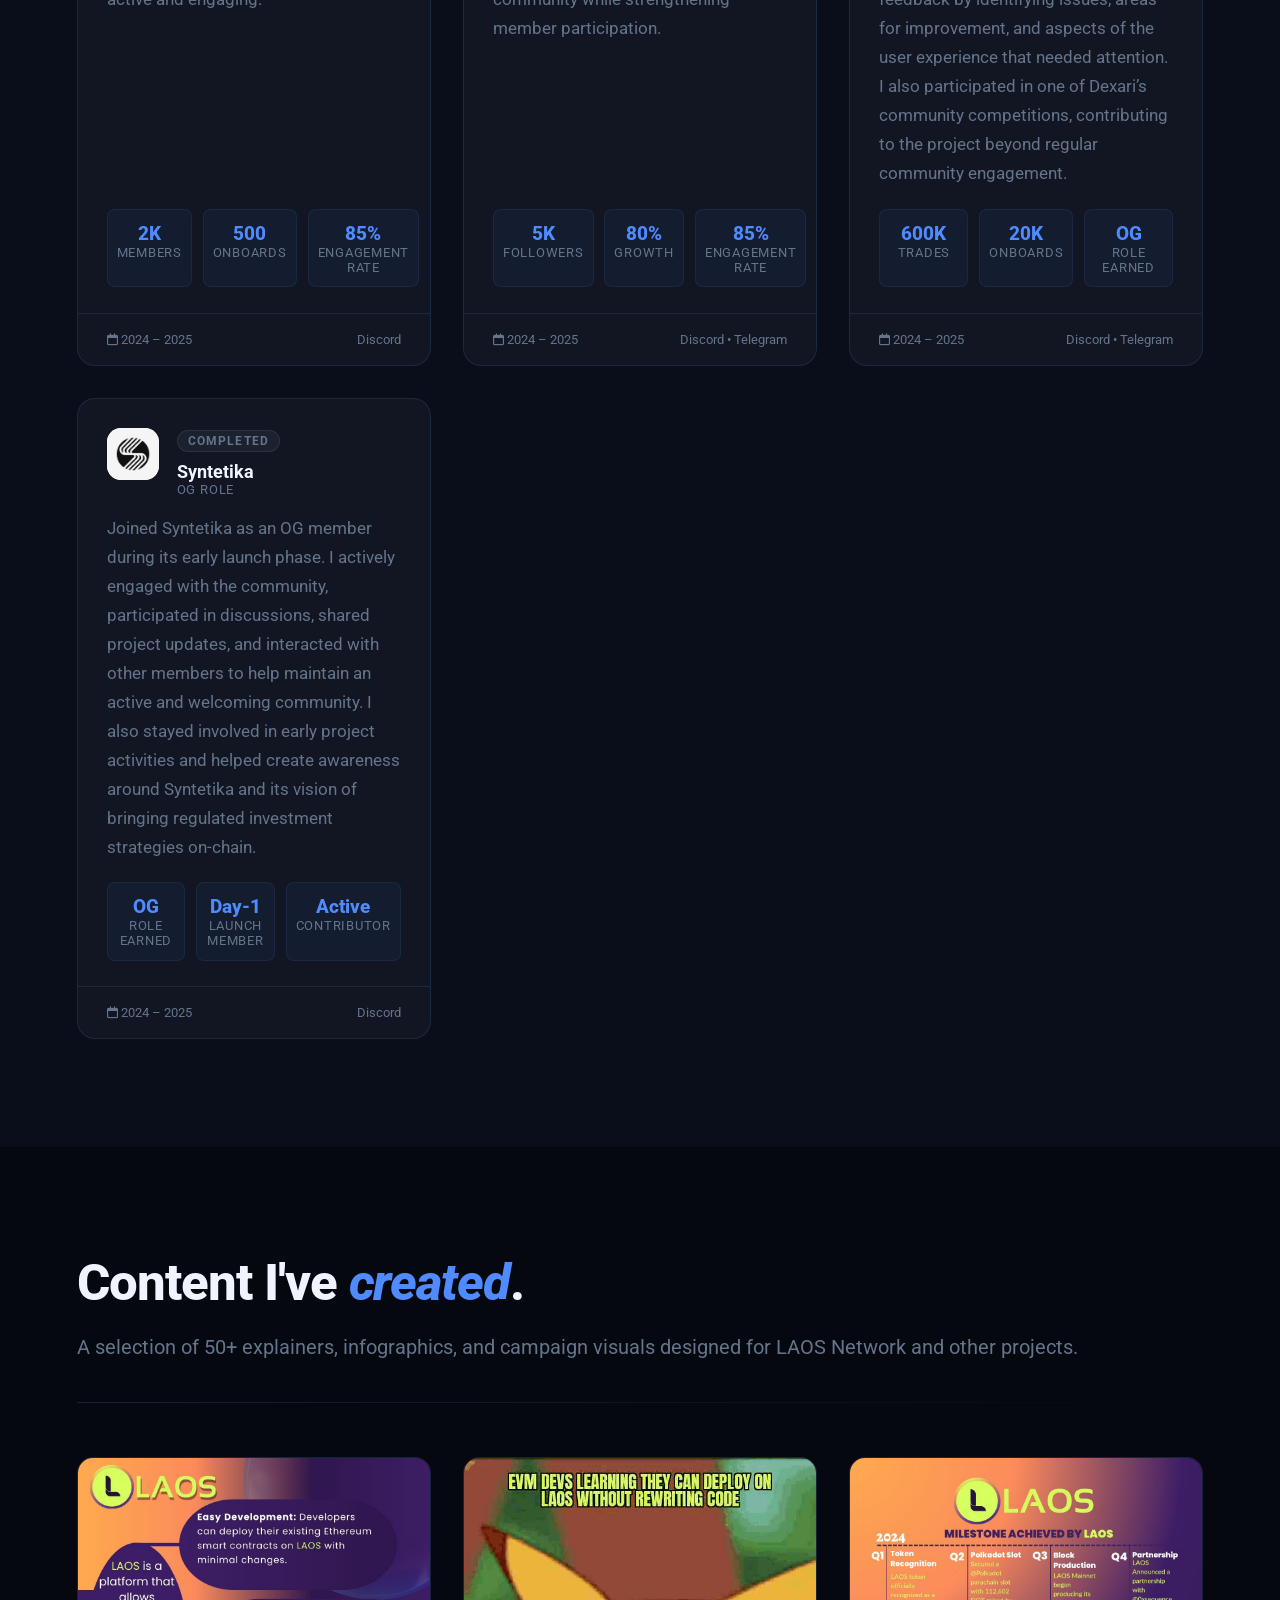
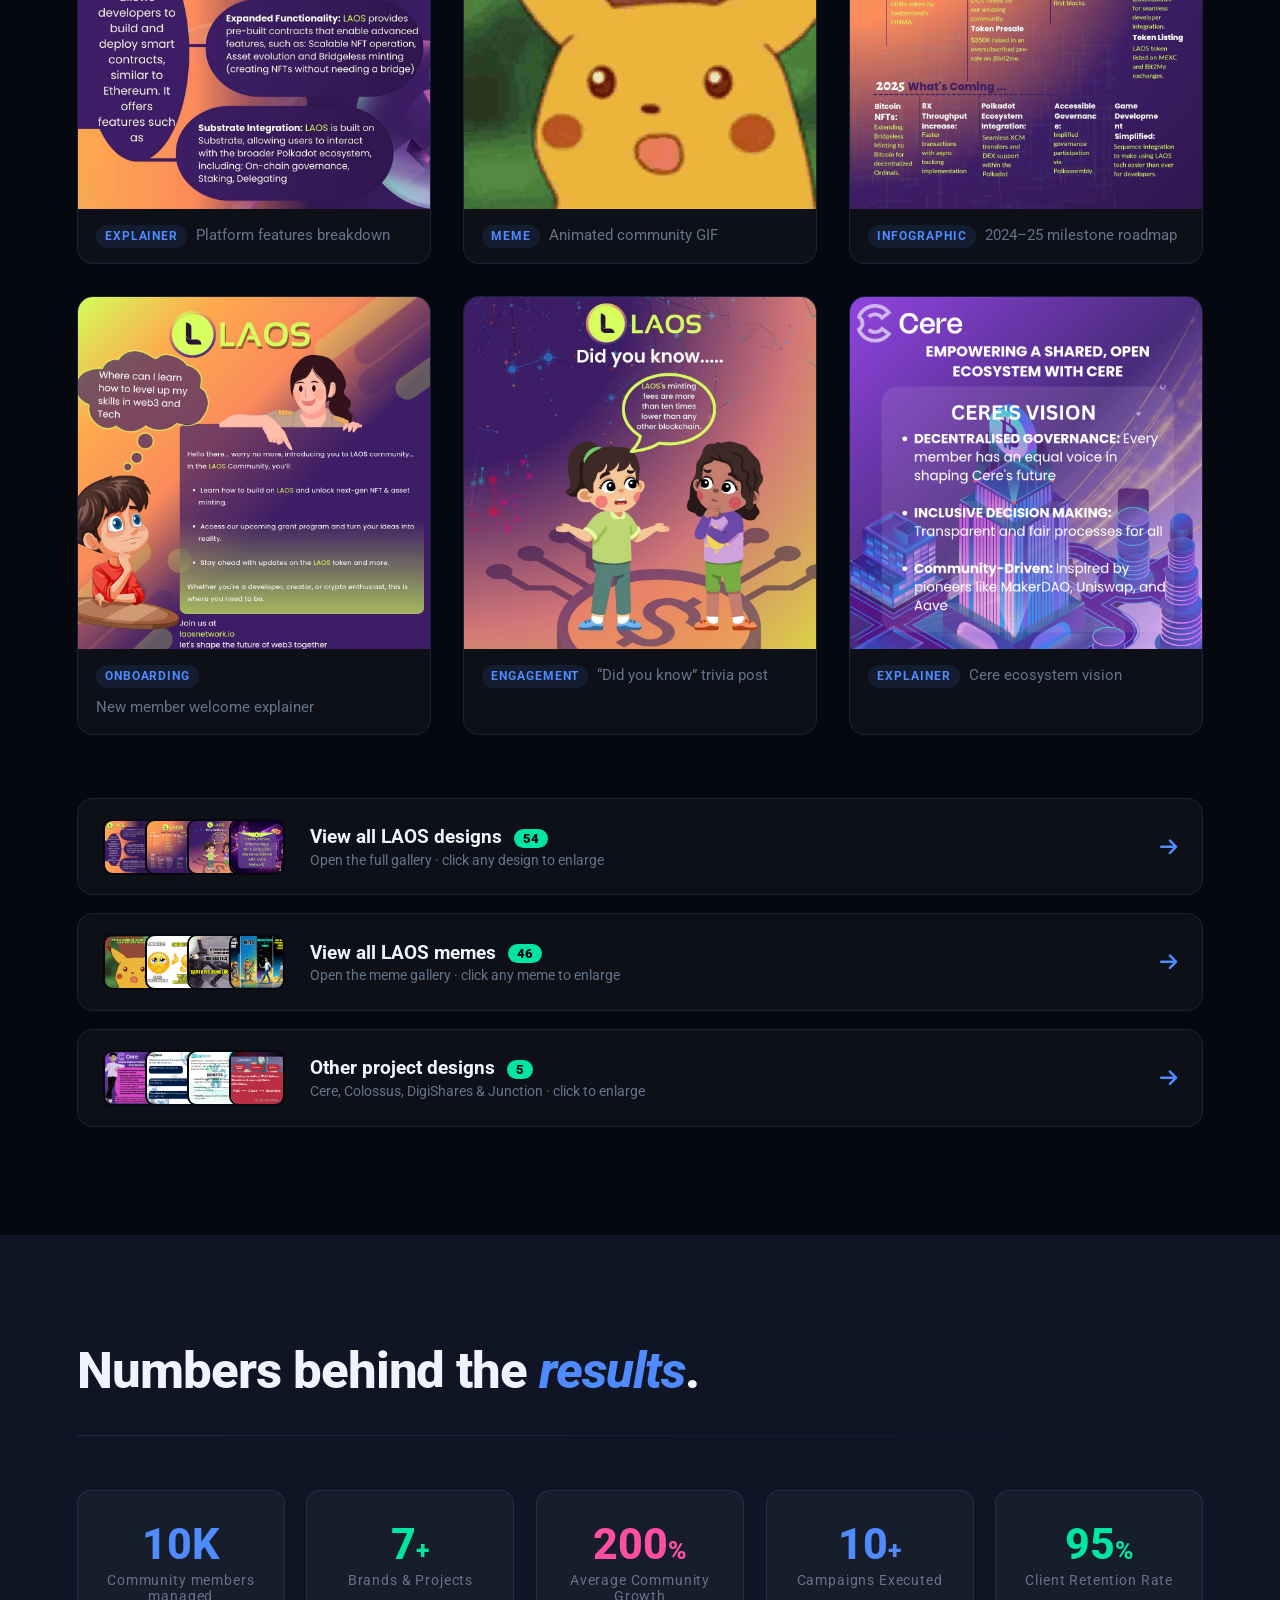
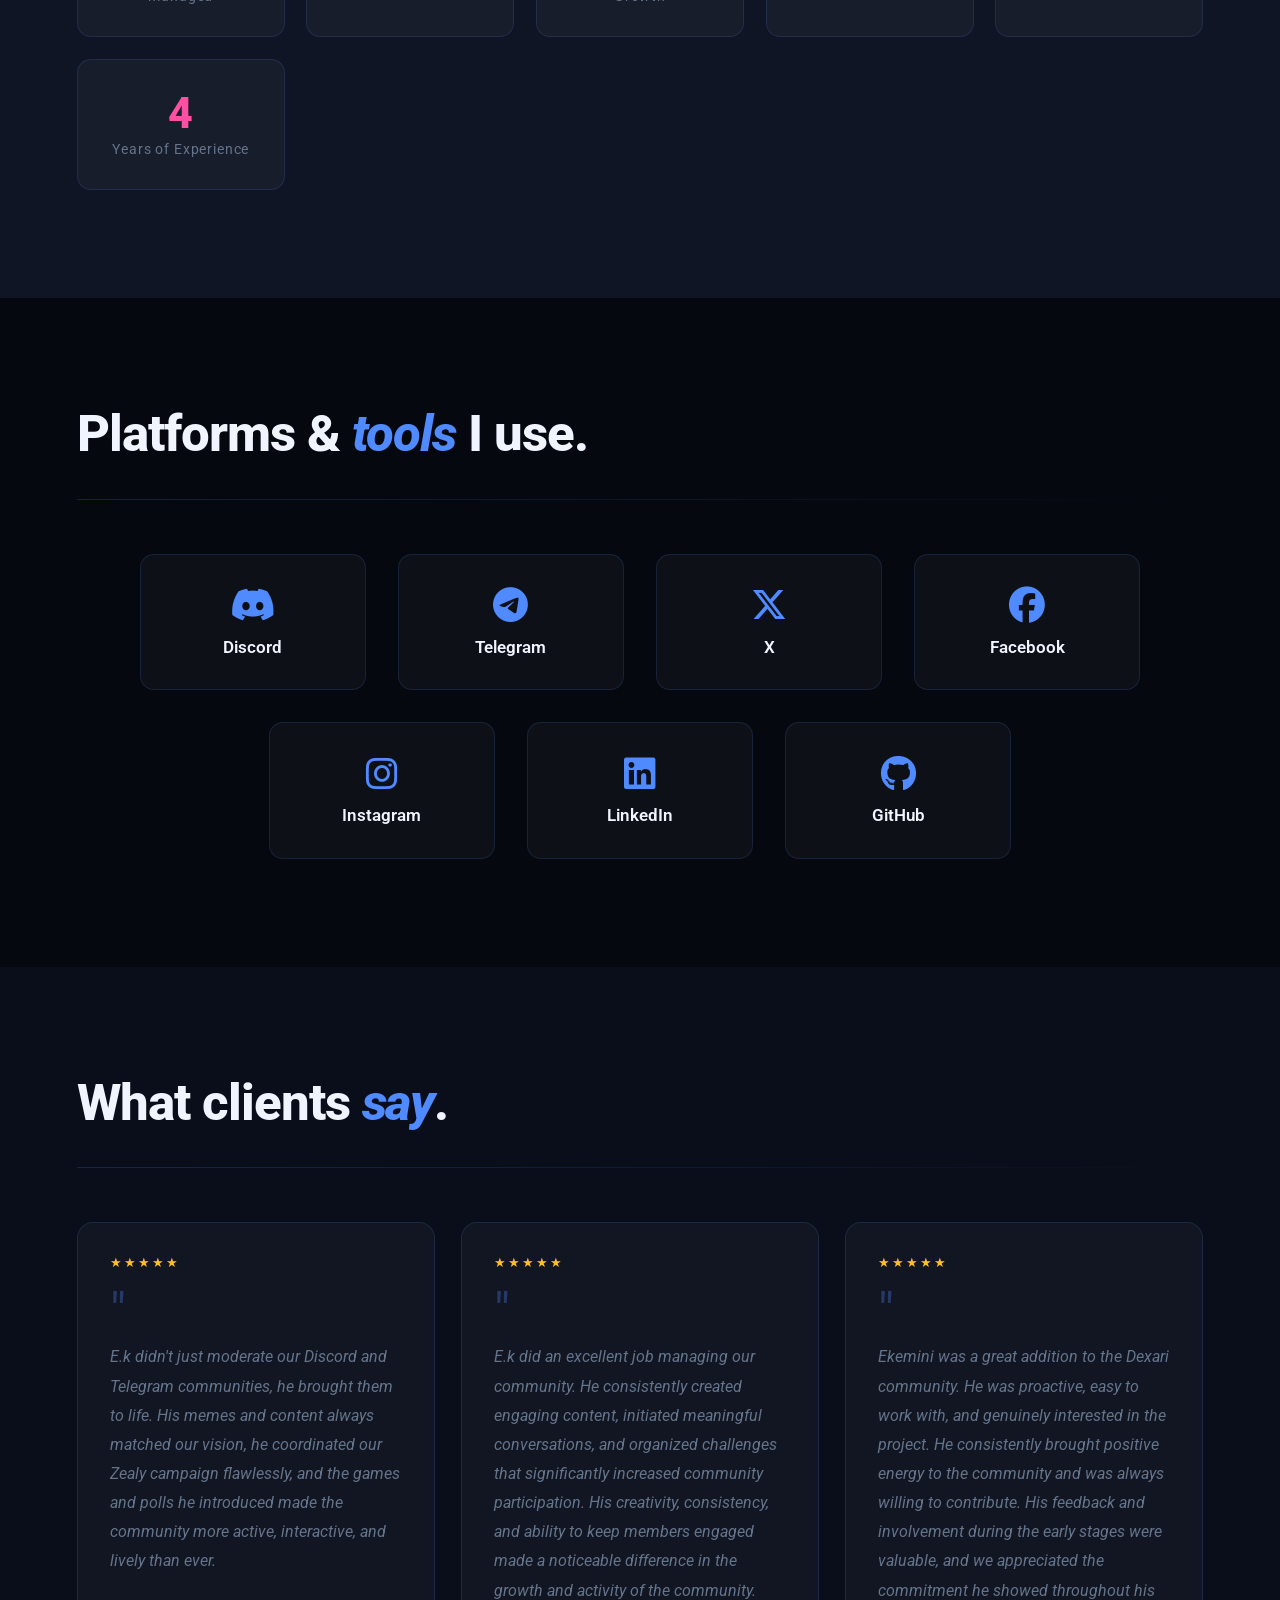
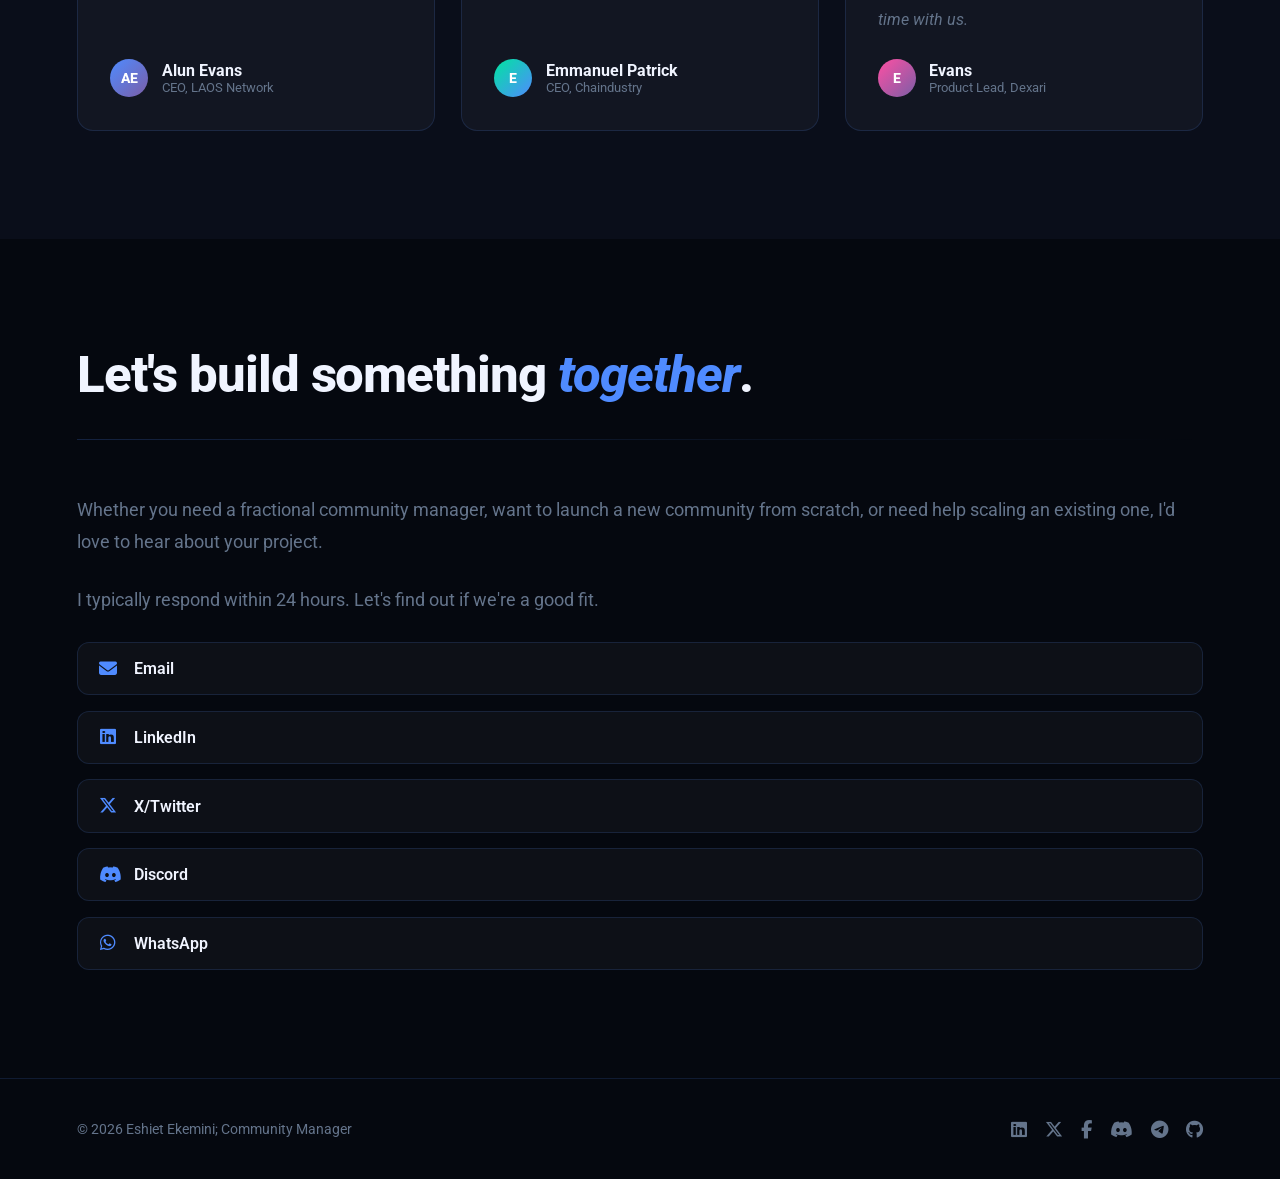
==== commit c4efb94b: "Update CV download link to point to PDF file for easier access" ====
--- a/index.html
+++ b/index.html
@@ -78,7 +78,7 @@
             <a class="btn-outline" href="https://wa.me/2349066287219" target="_blank" rel="noopener">
               <i class="fa-brands fa-whatsapp"></i> Get in Touch
             </a>
-            <a class="btn-outline" href="cv.html" target="_blank" rel="noopener">
+            <a class="btn-outline" href="My%20CV%20Community%20Manager.pdf" target="_blank" rel="noopener">
               <i class="fa-solid fa-download"></i> Download CV
             </a>
           </div>
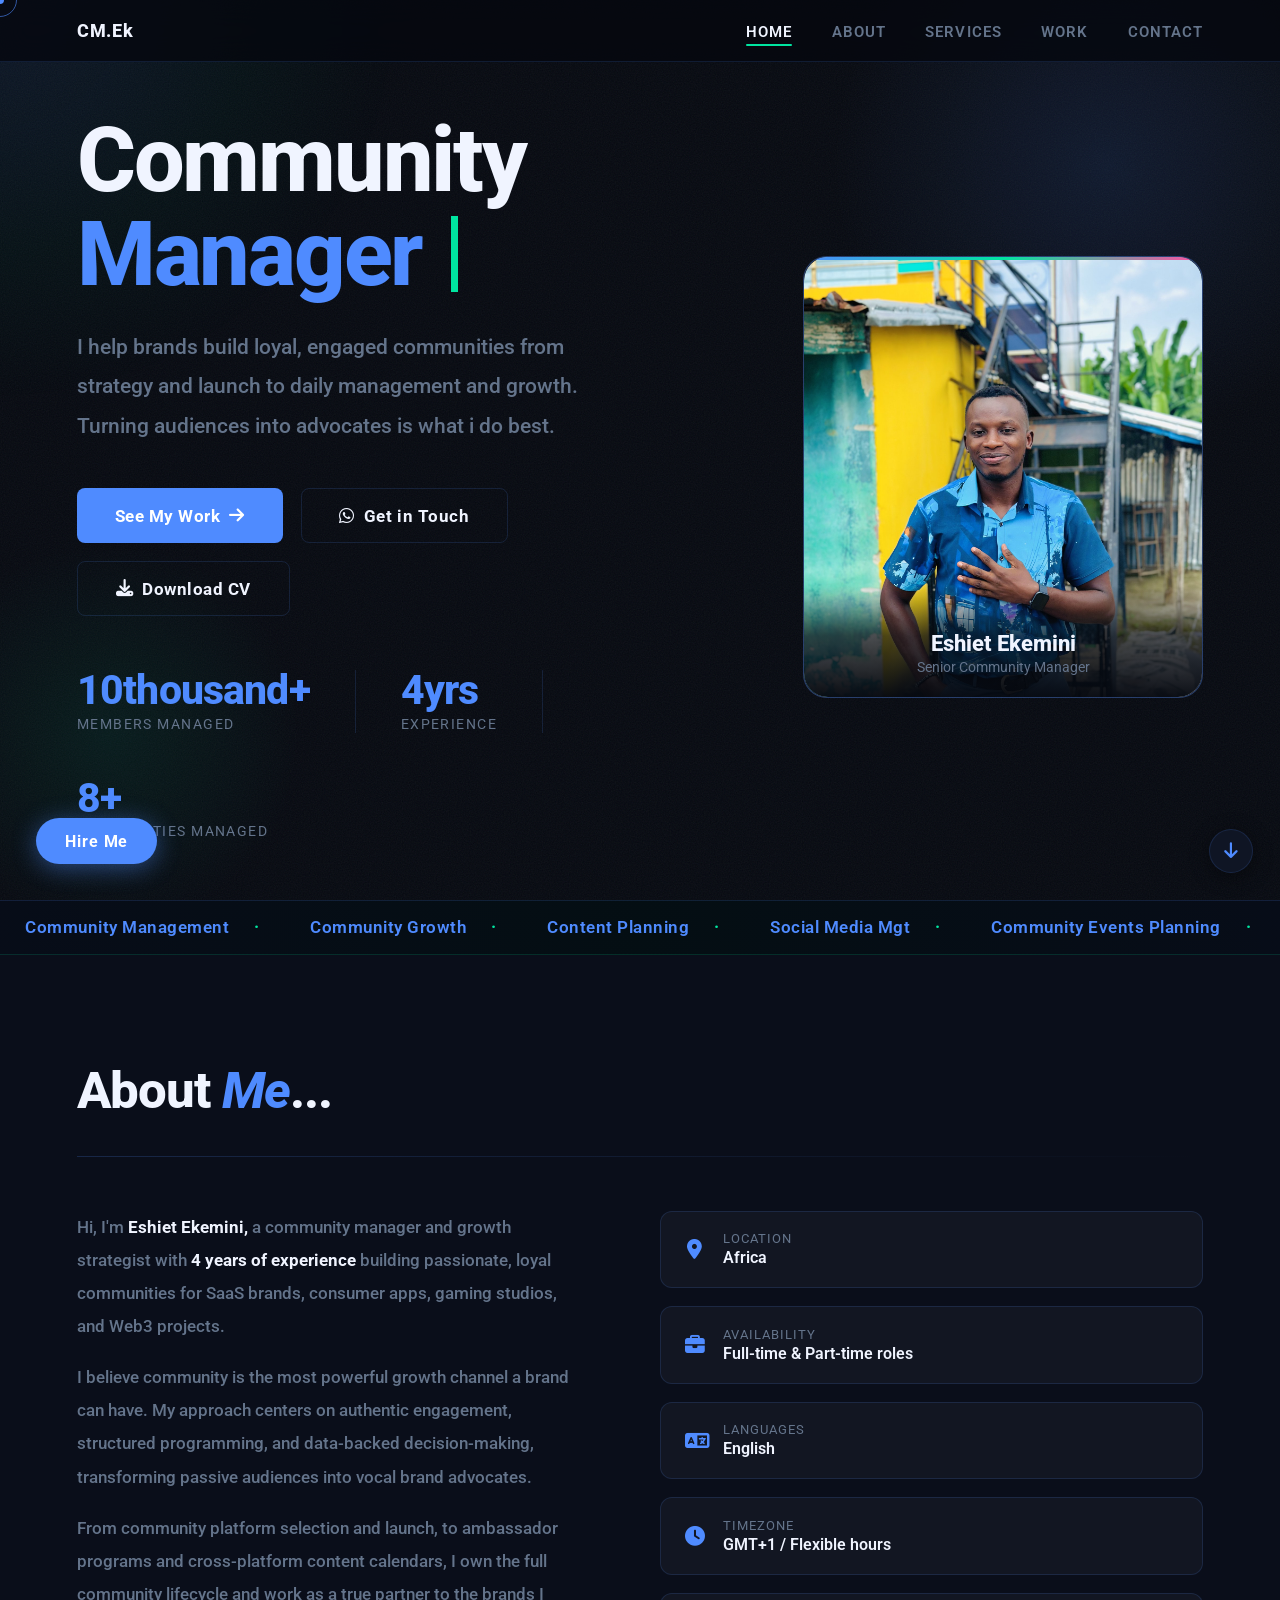
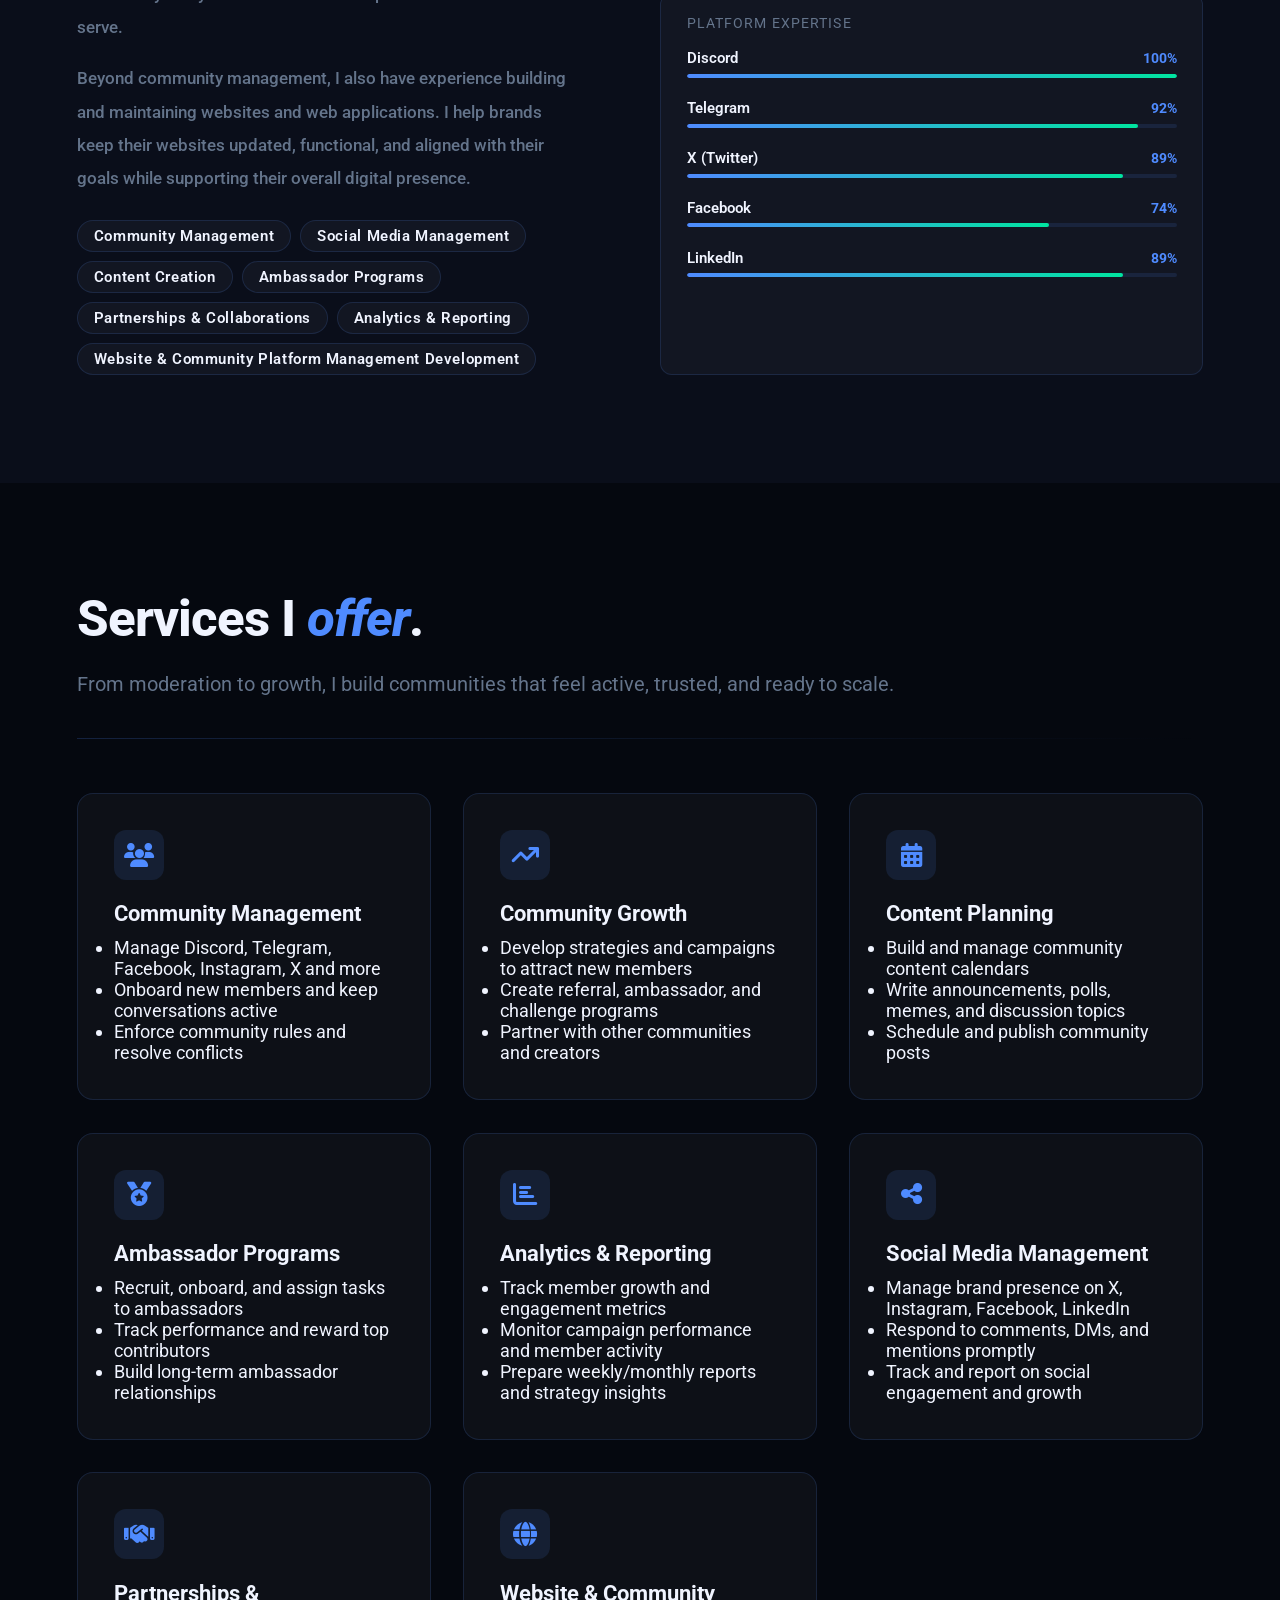
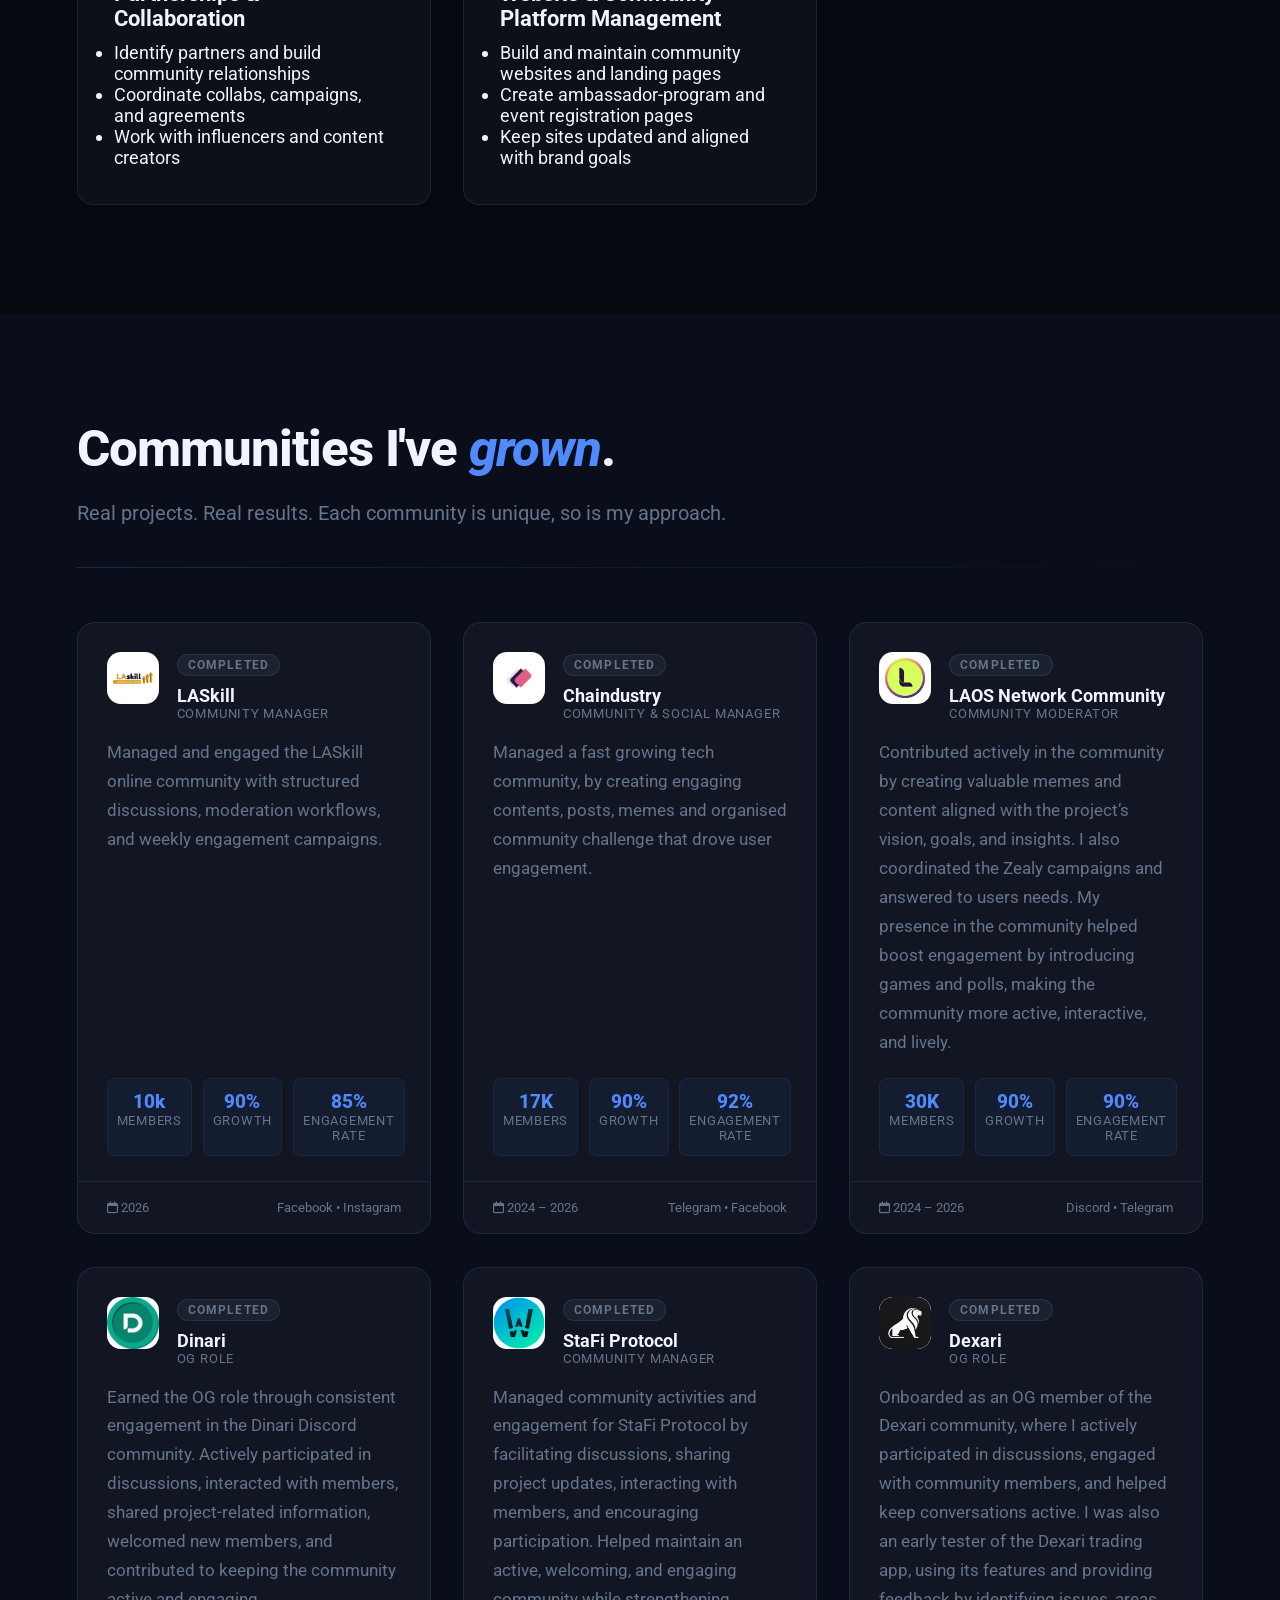
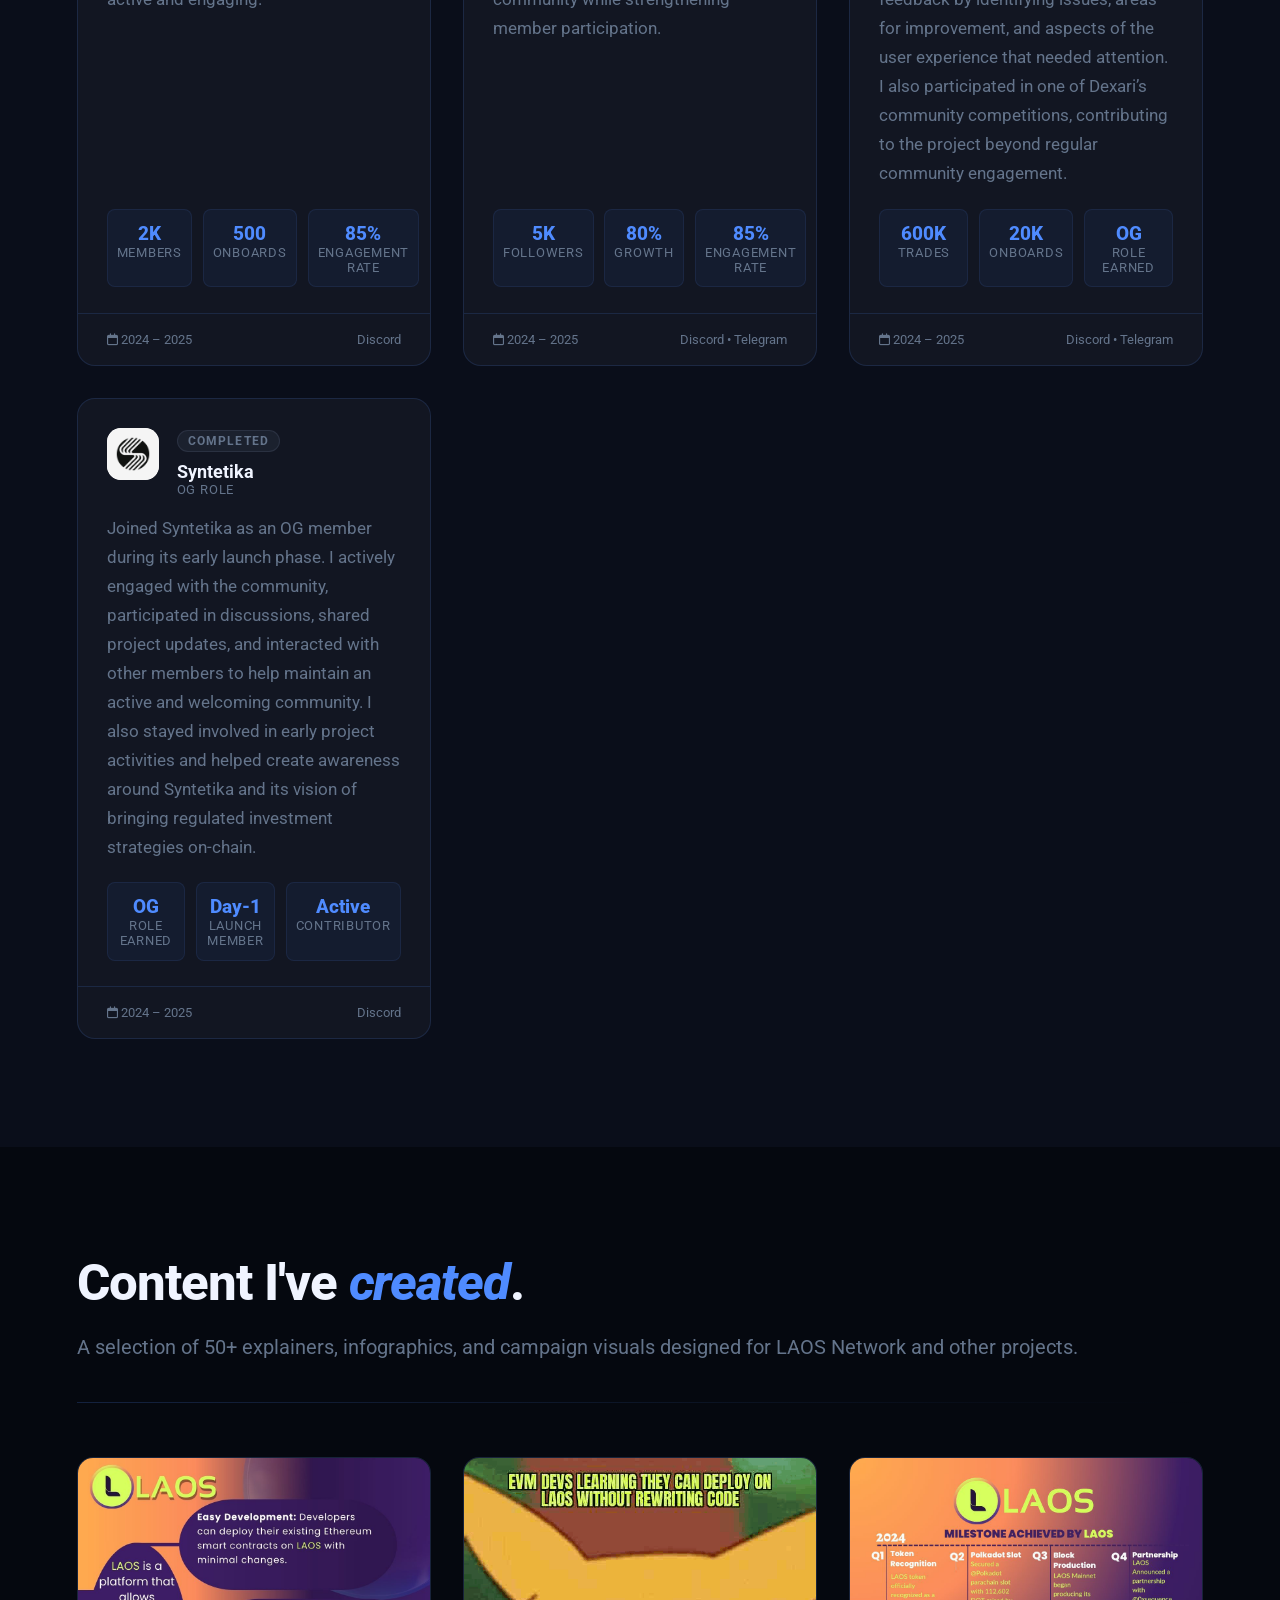
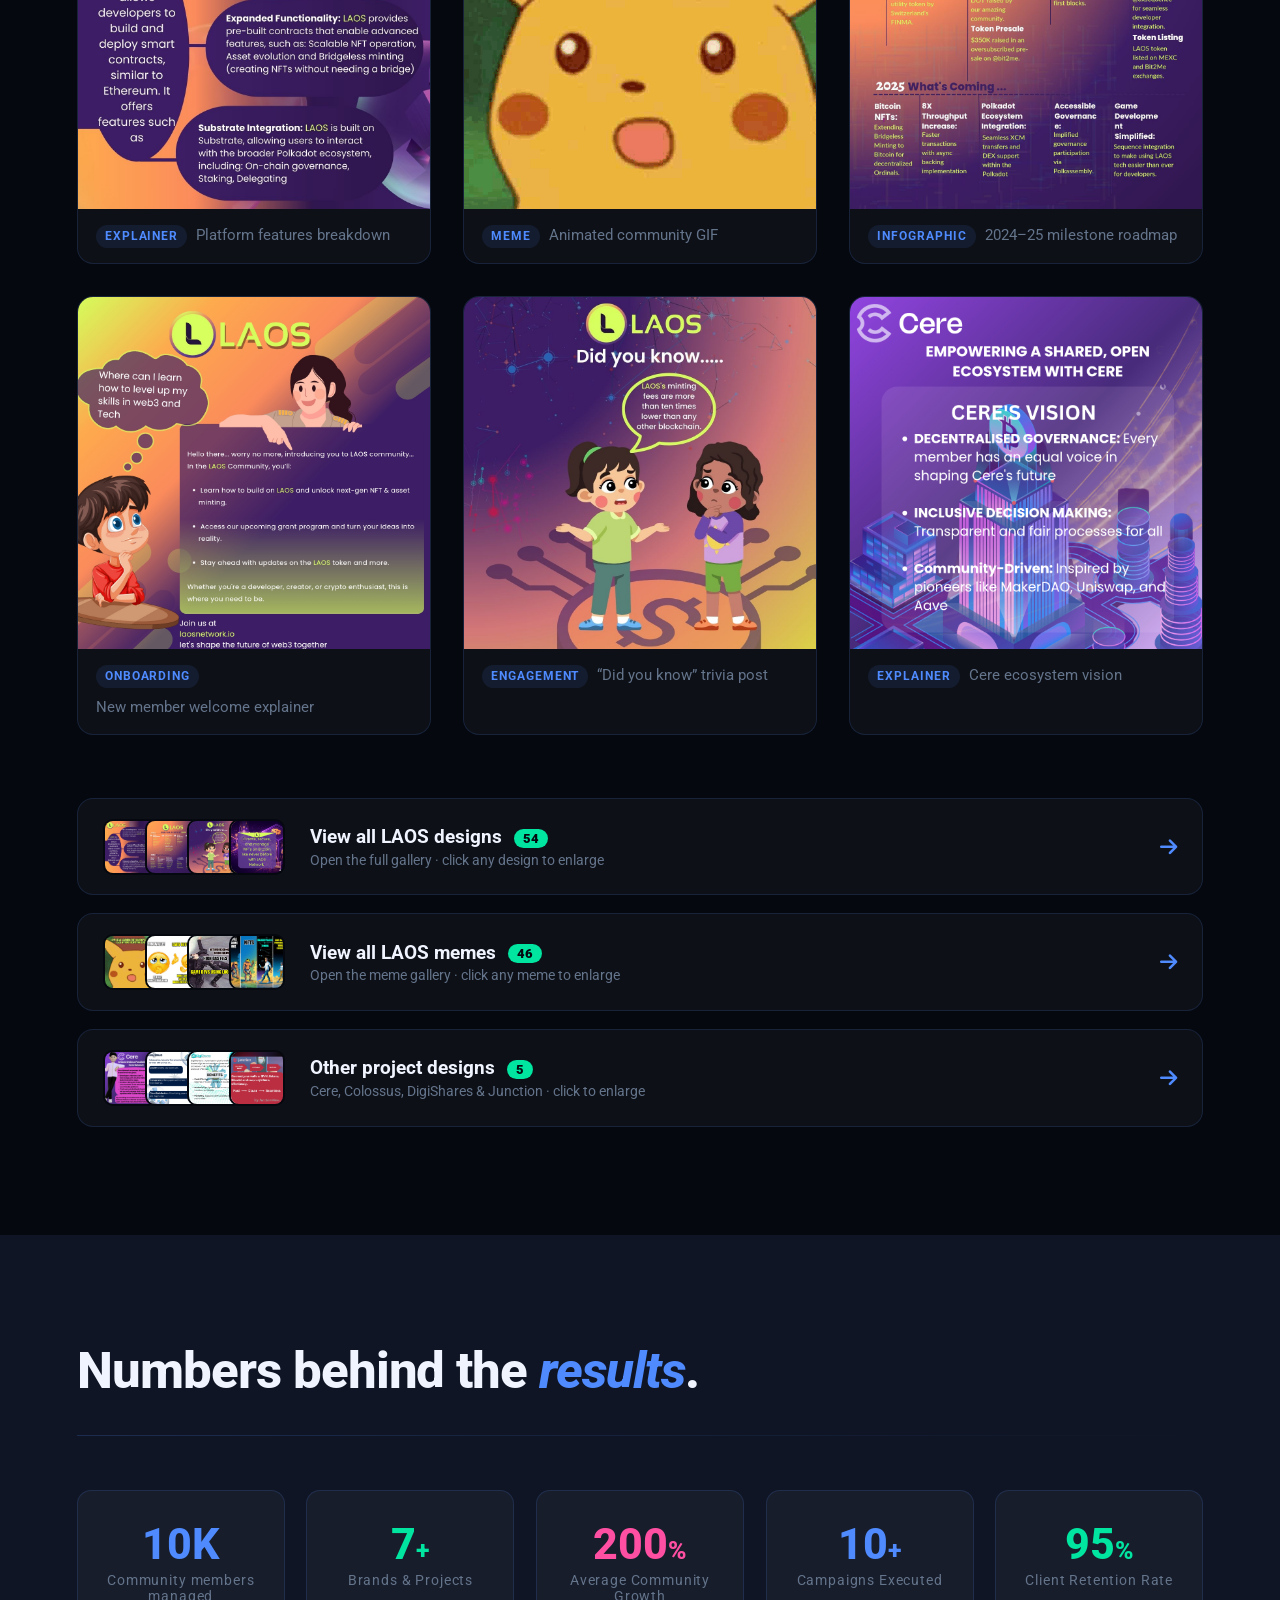
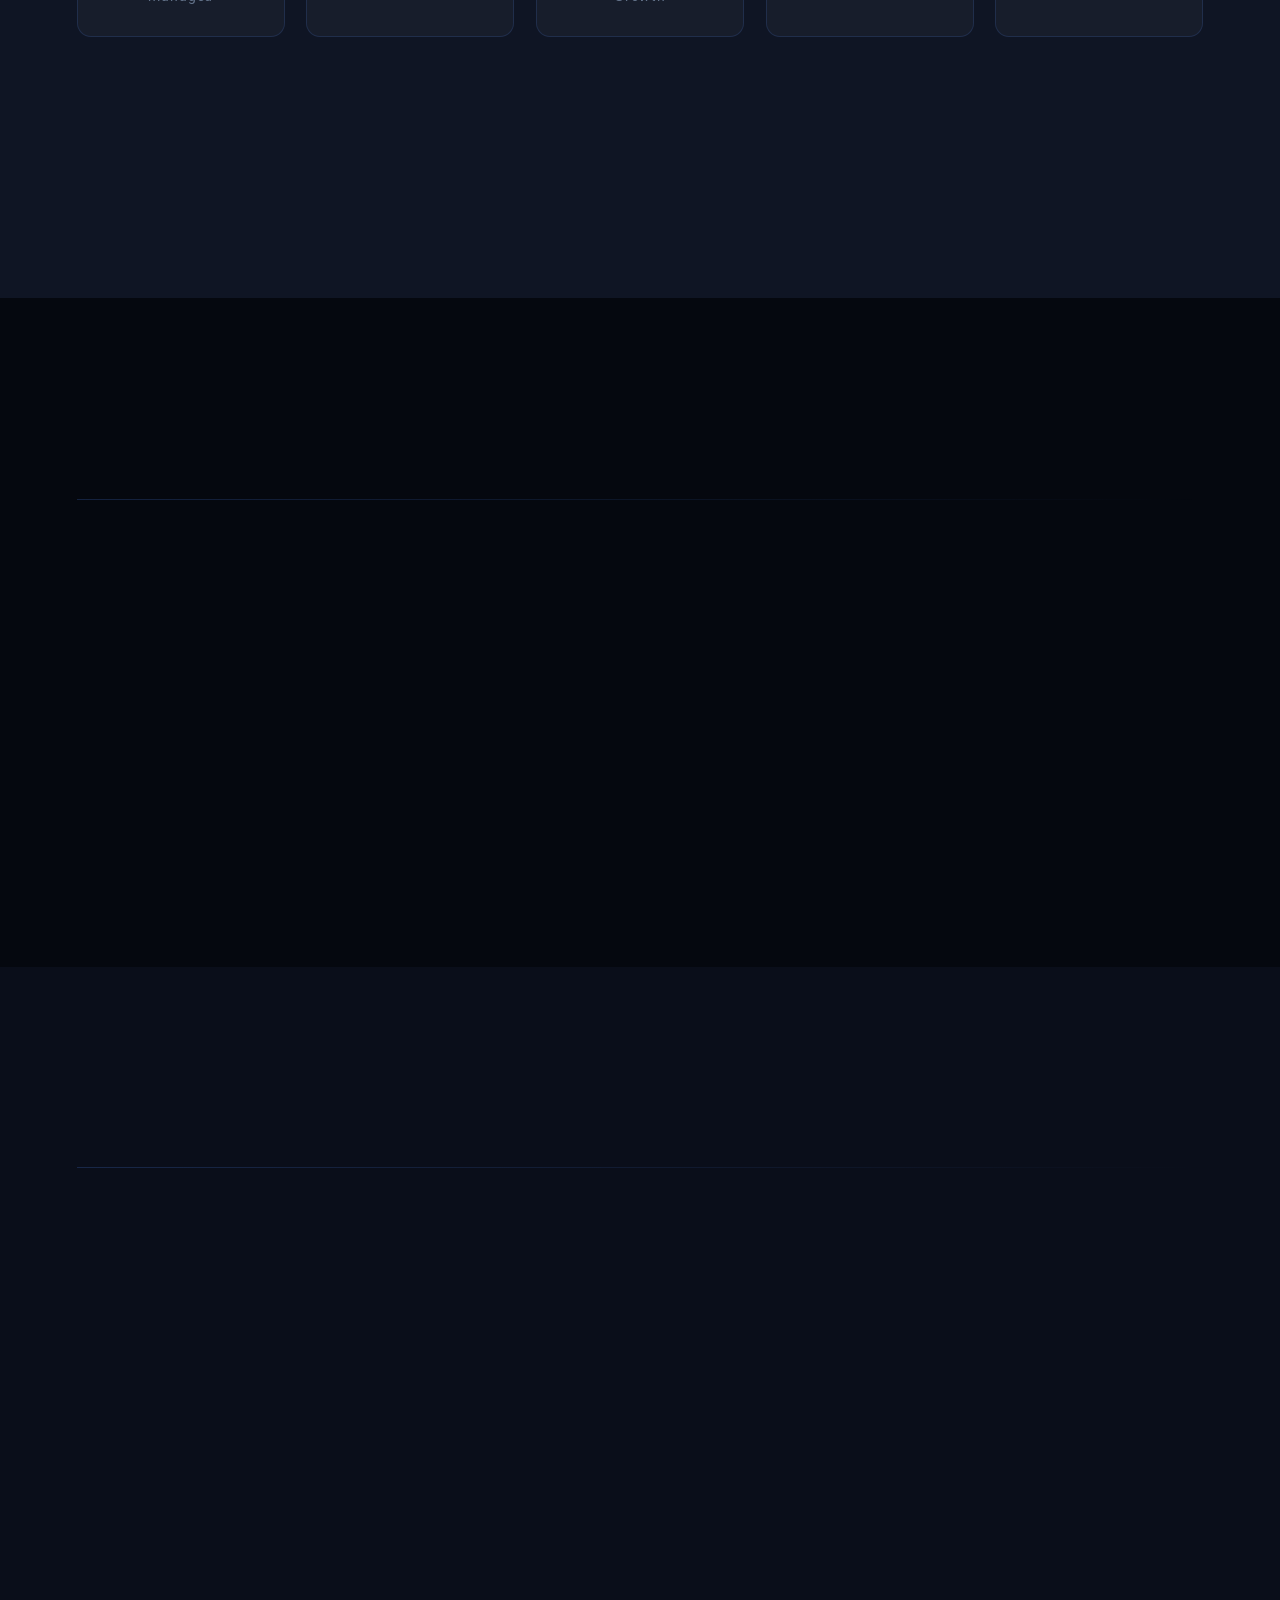
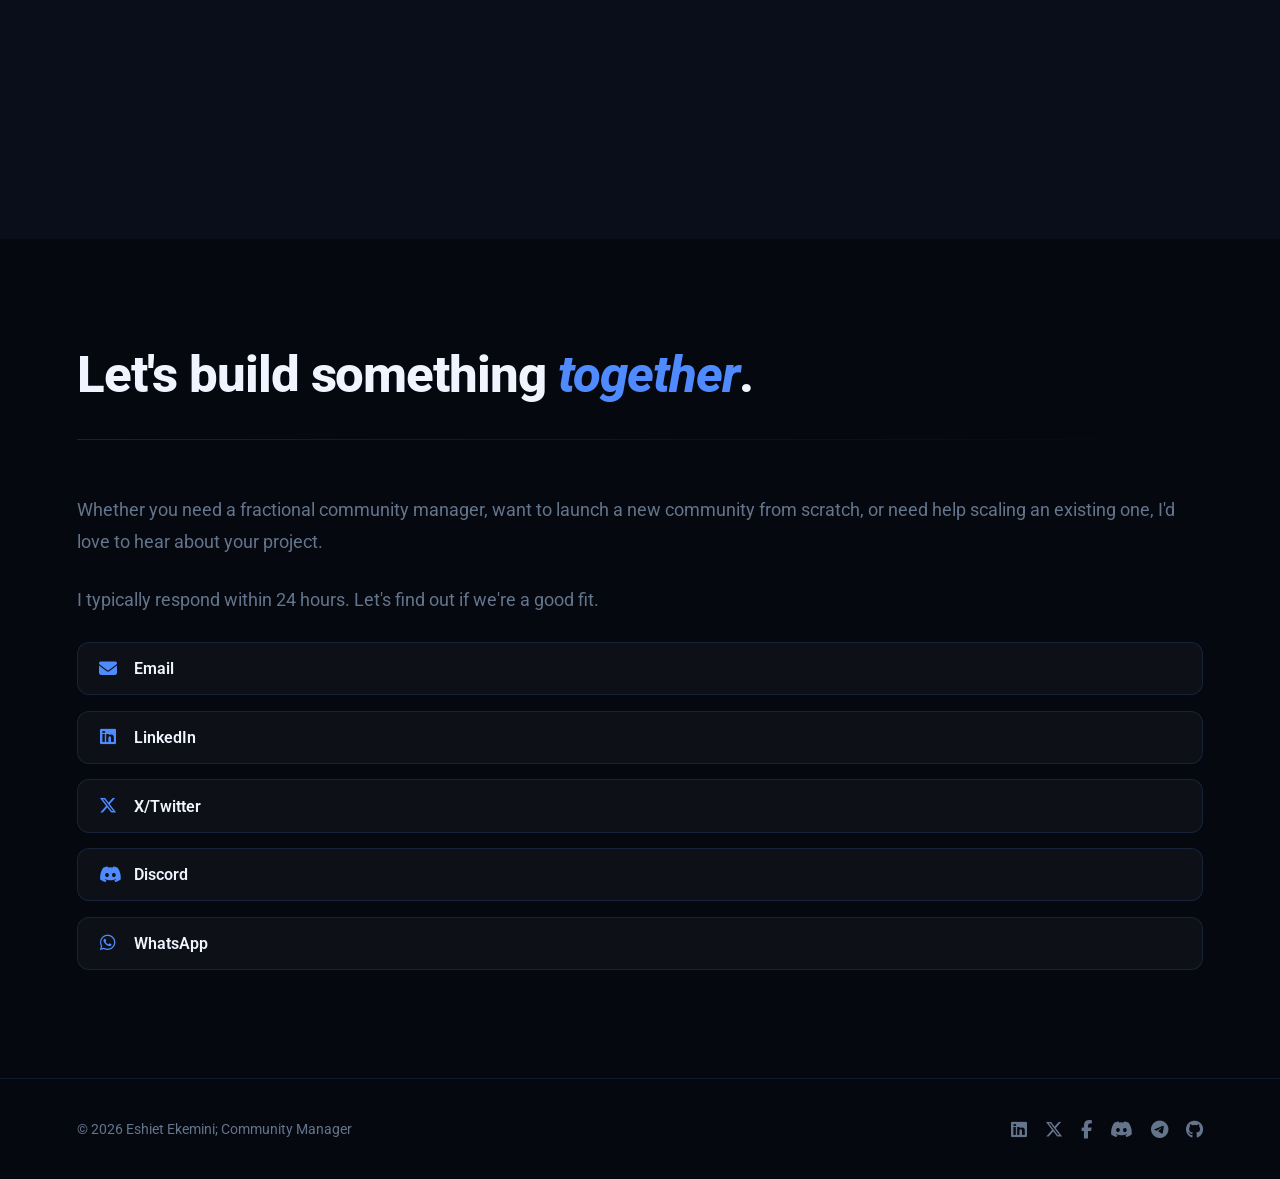
==== commit b6c7fefa: "Update live server port to 5508 and simplify navigation logo" ====
--- a/index.html
+++ b/index.html
@@ -35,7 +35,7 @@
   <!-- Nav -->
   <nav>
     <a class="nav-logo" href="#">
-      <span class="nav-logo-dot"></span>CM.Ek
+      CM.Ek
     </a>
     <div class="nav-right">
       <ul class="nav-links" id="navLinks">
--- a/styles.css
+++ b/styles.css
@@ -132,15 +132,6 @@
   text-decoration: none;
   display: flex;
   align-items: center;
-  gap: 0.5rem;
-}
-
-.nav-logo-dot {
-  width: 8px;
-  height: 8px;
-  border-radius: 50%;
-  background: var(--accent);
-  display: inline-block;
 }
 
 .nav-right {
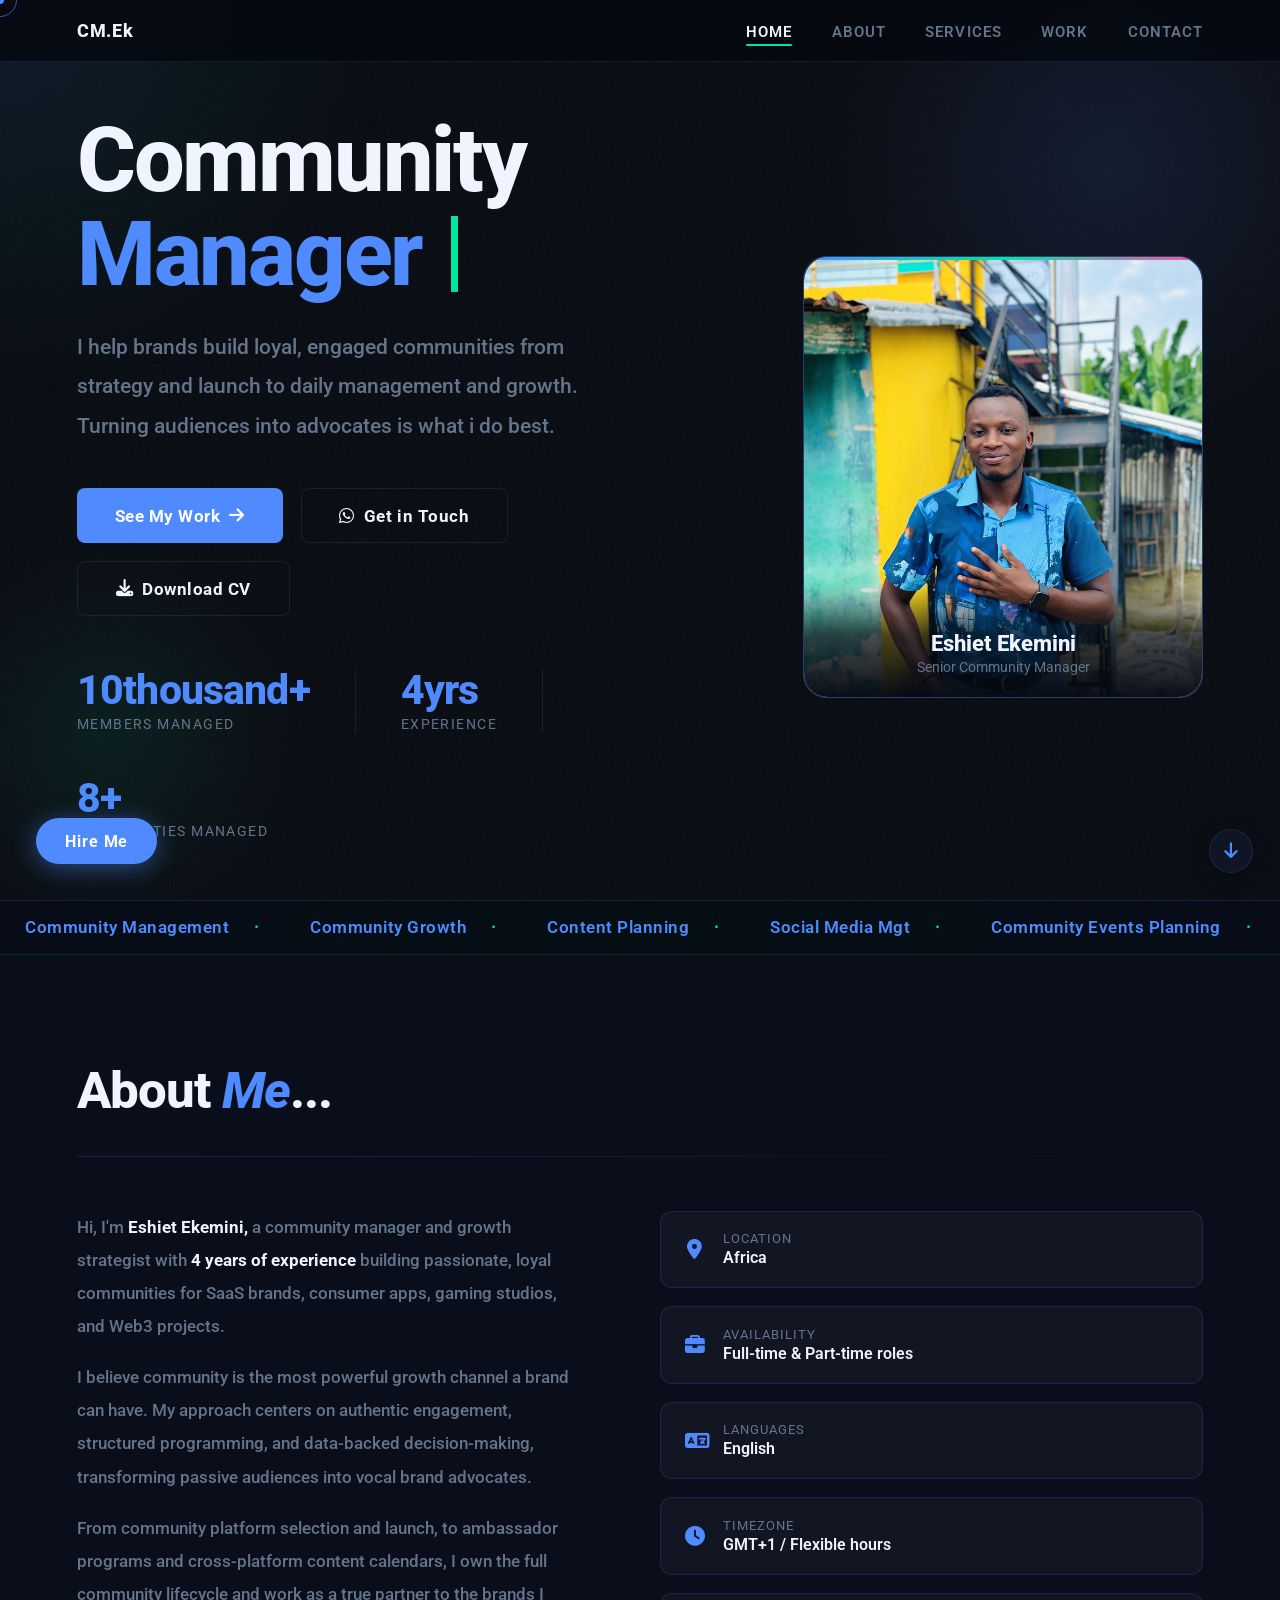
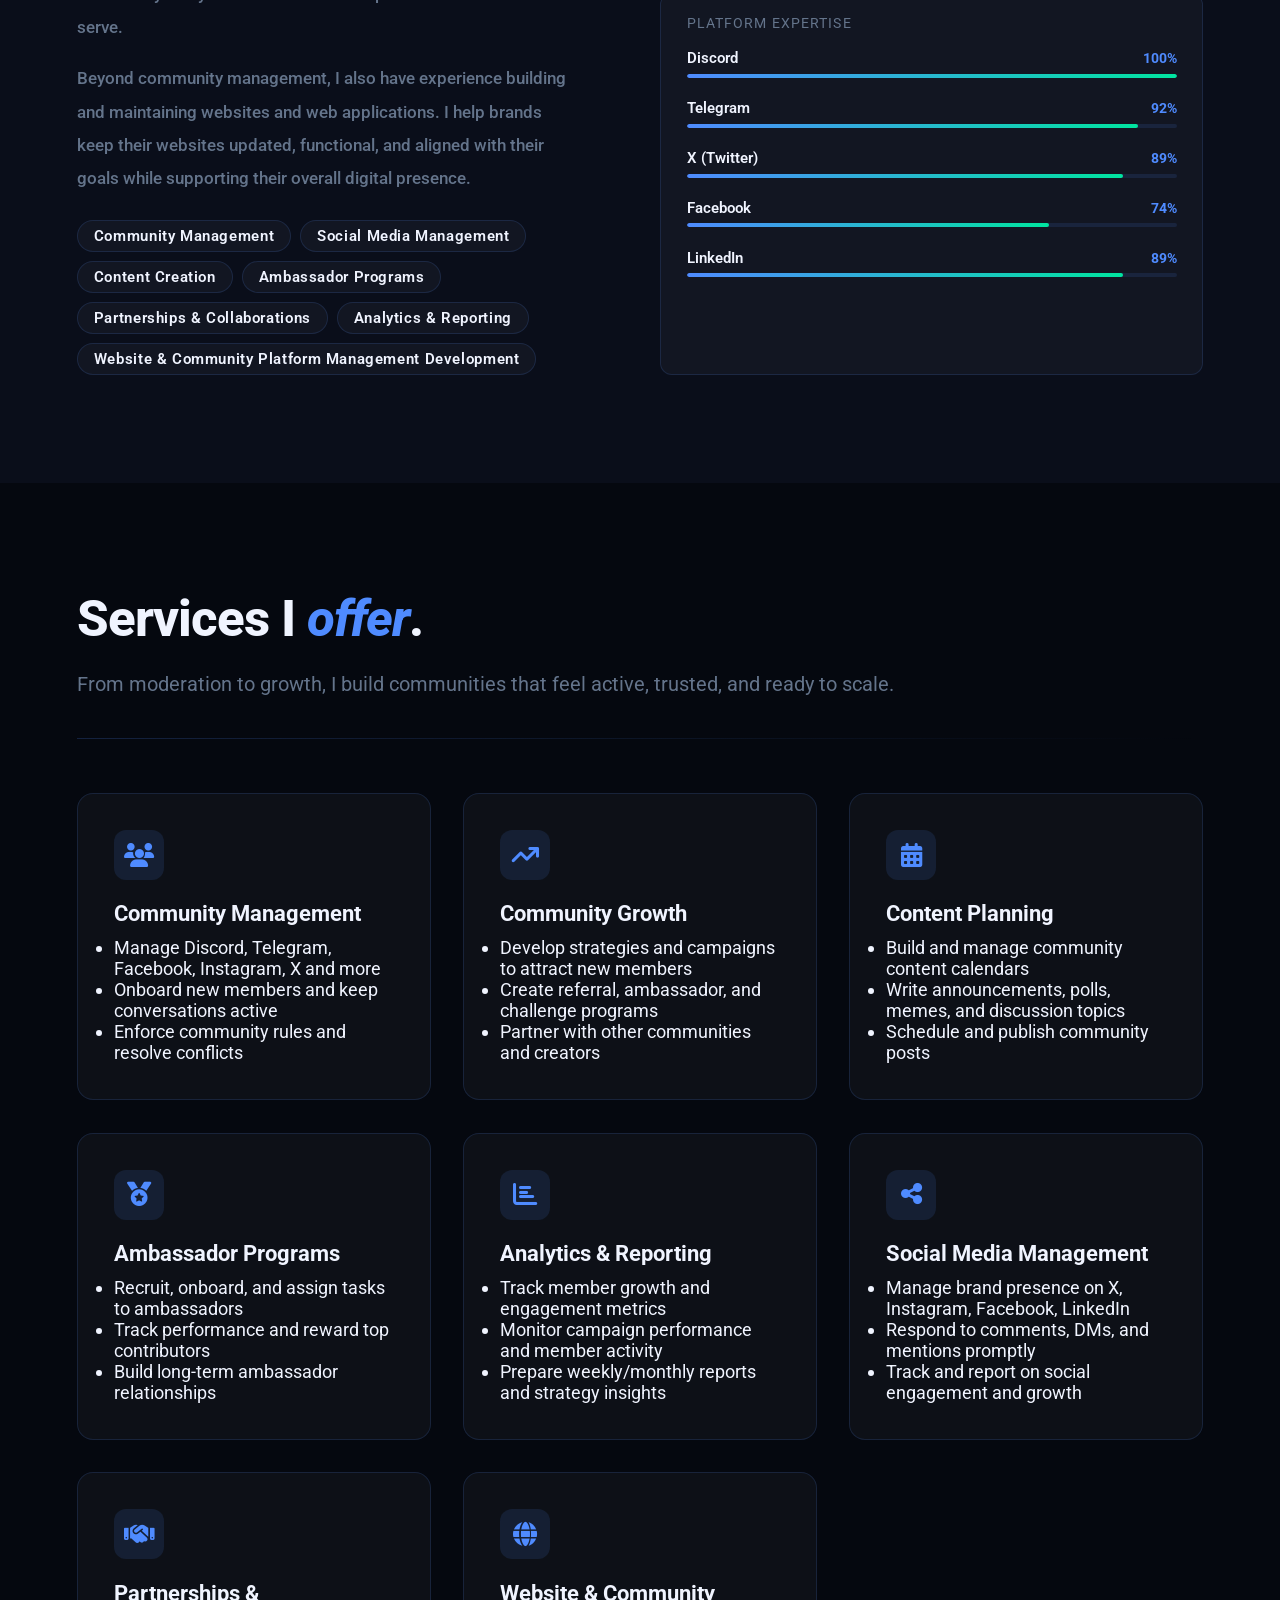
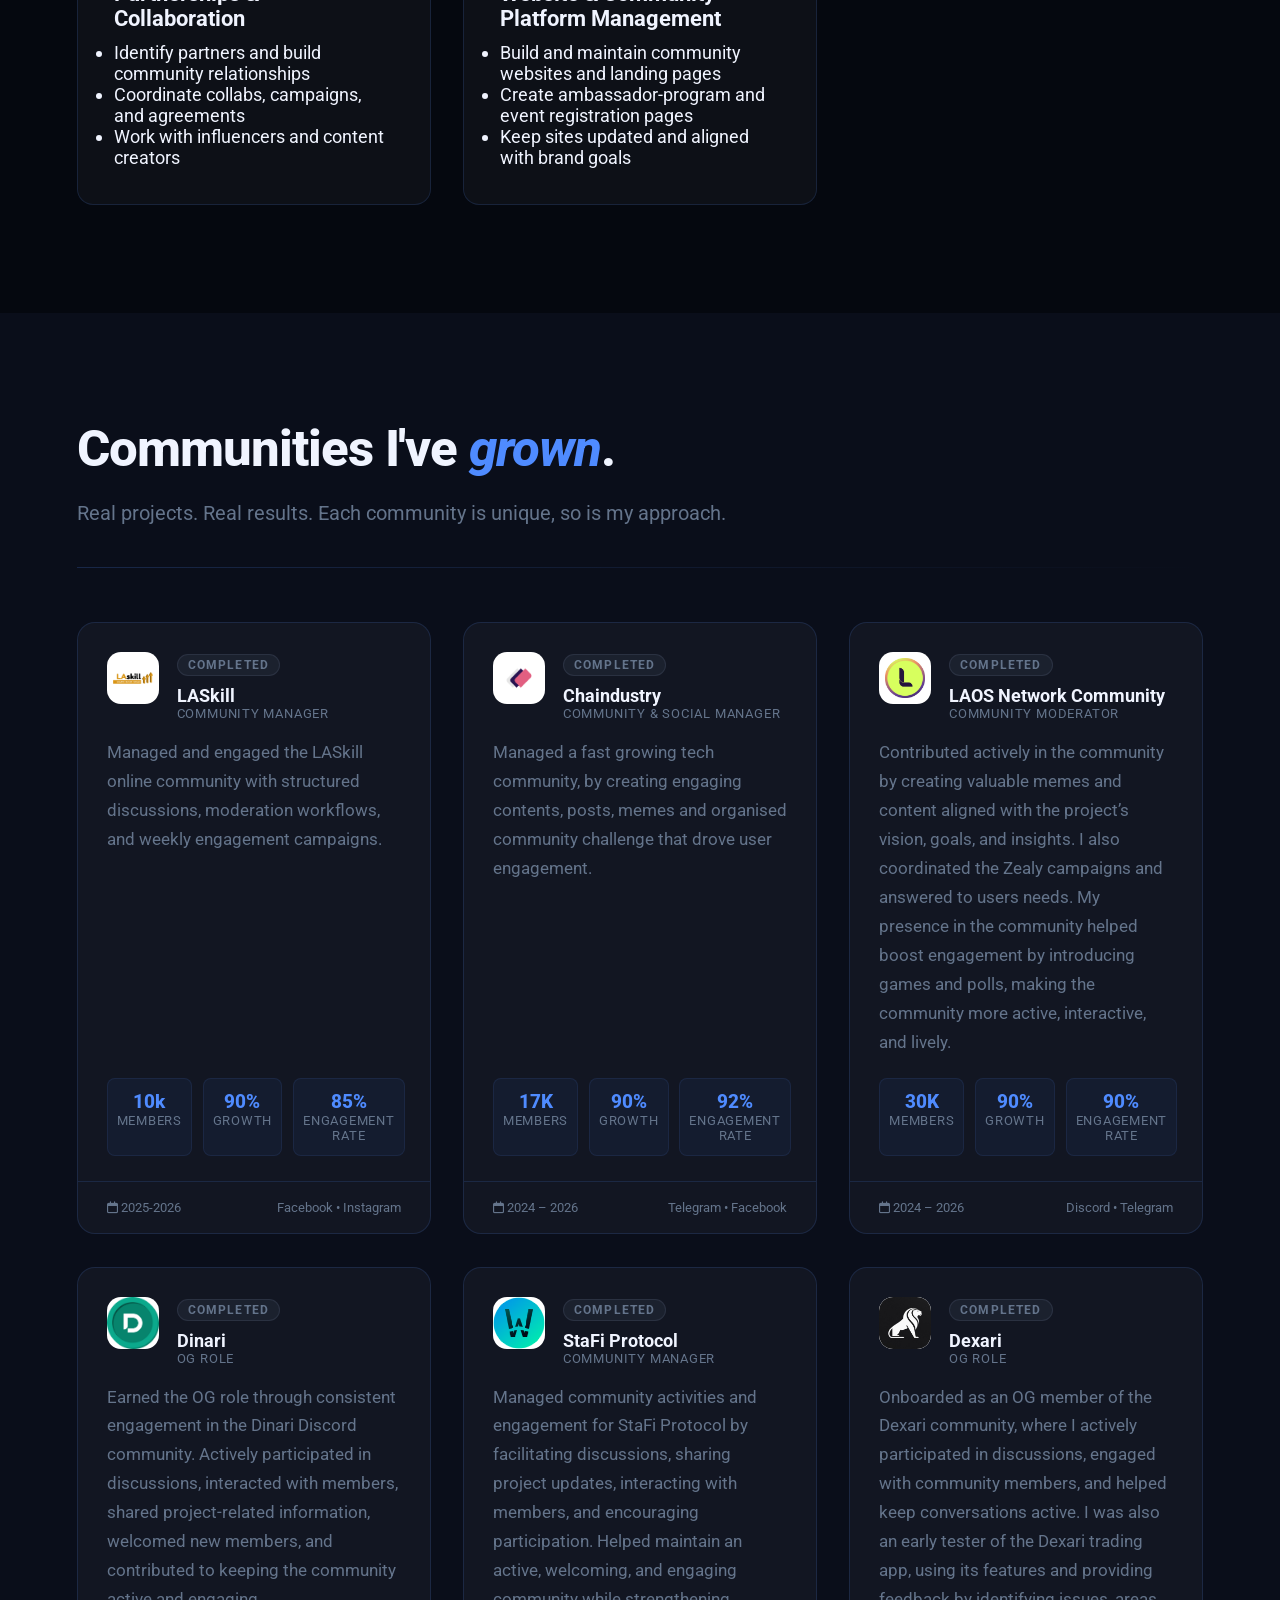
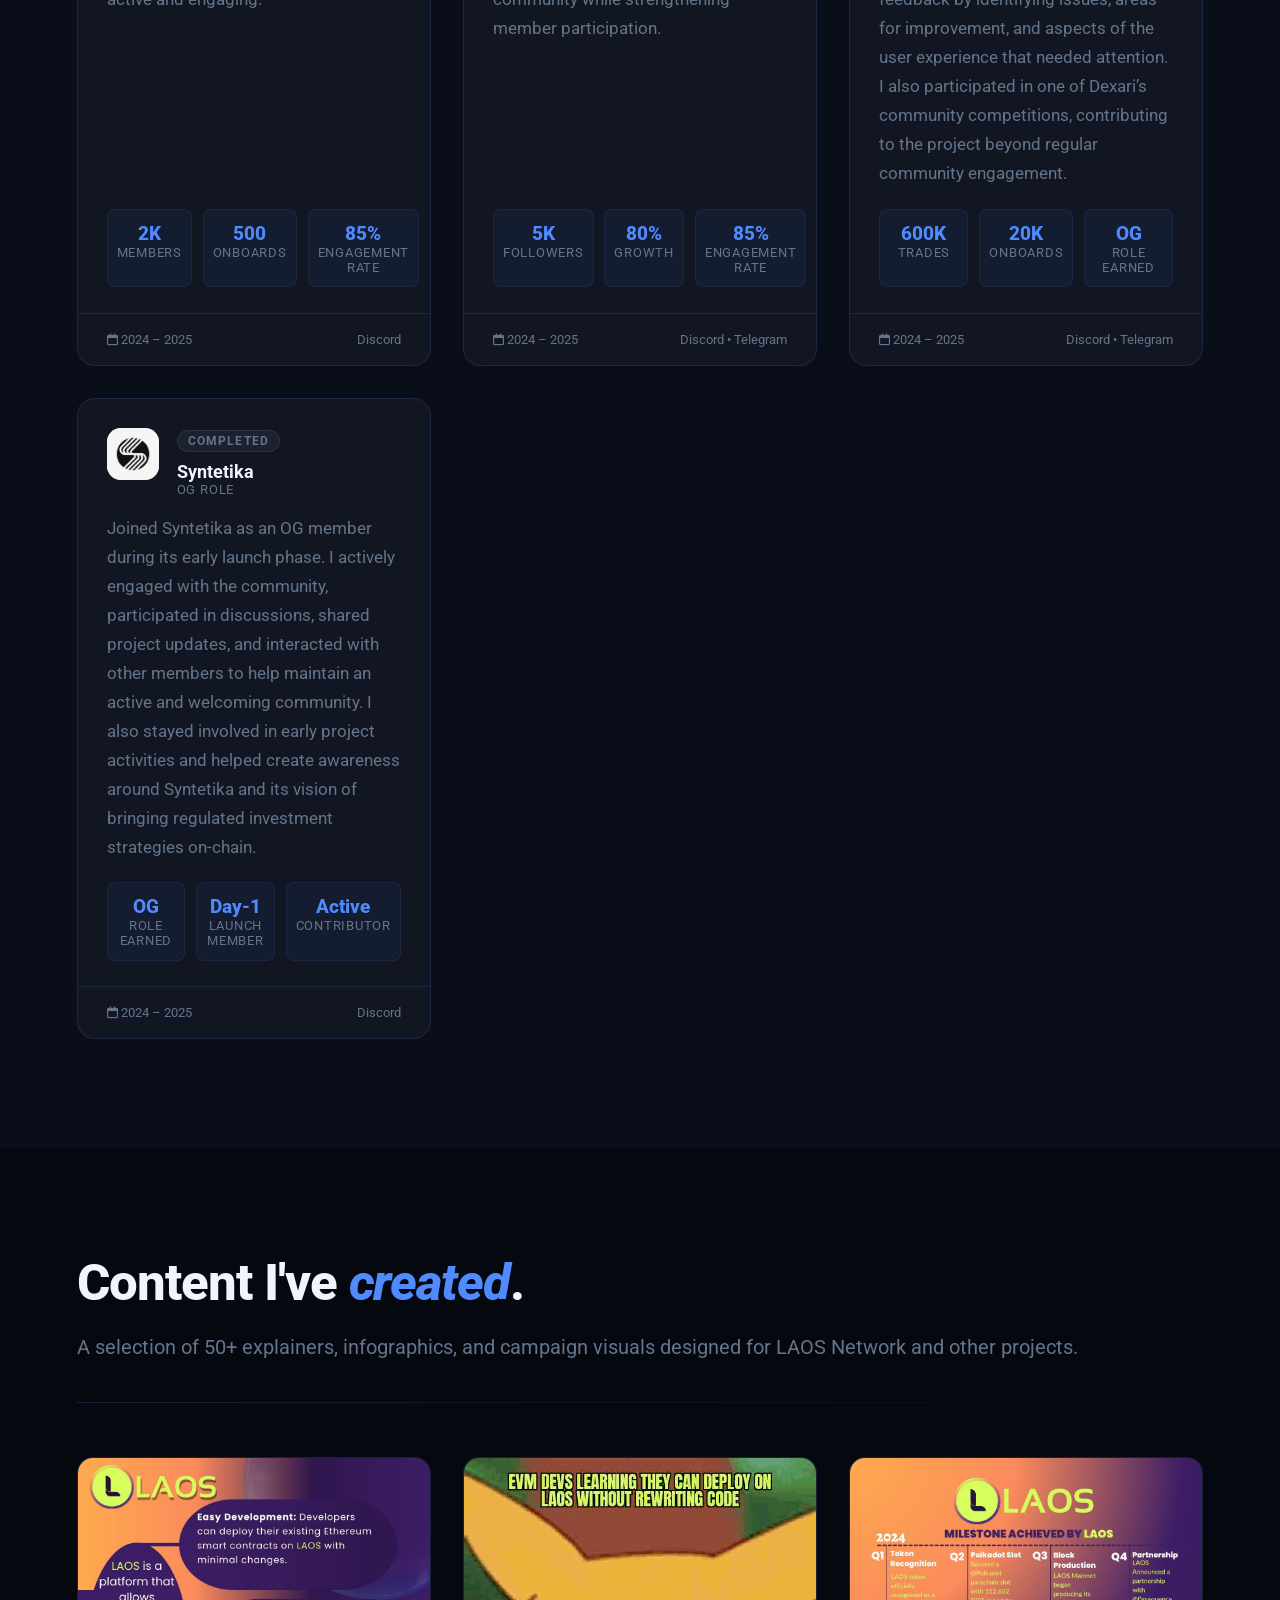
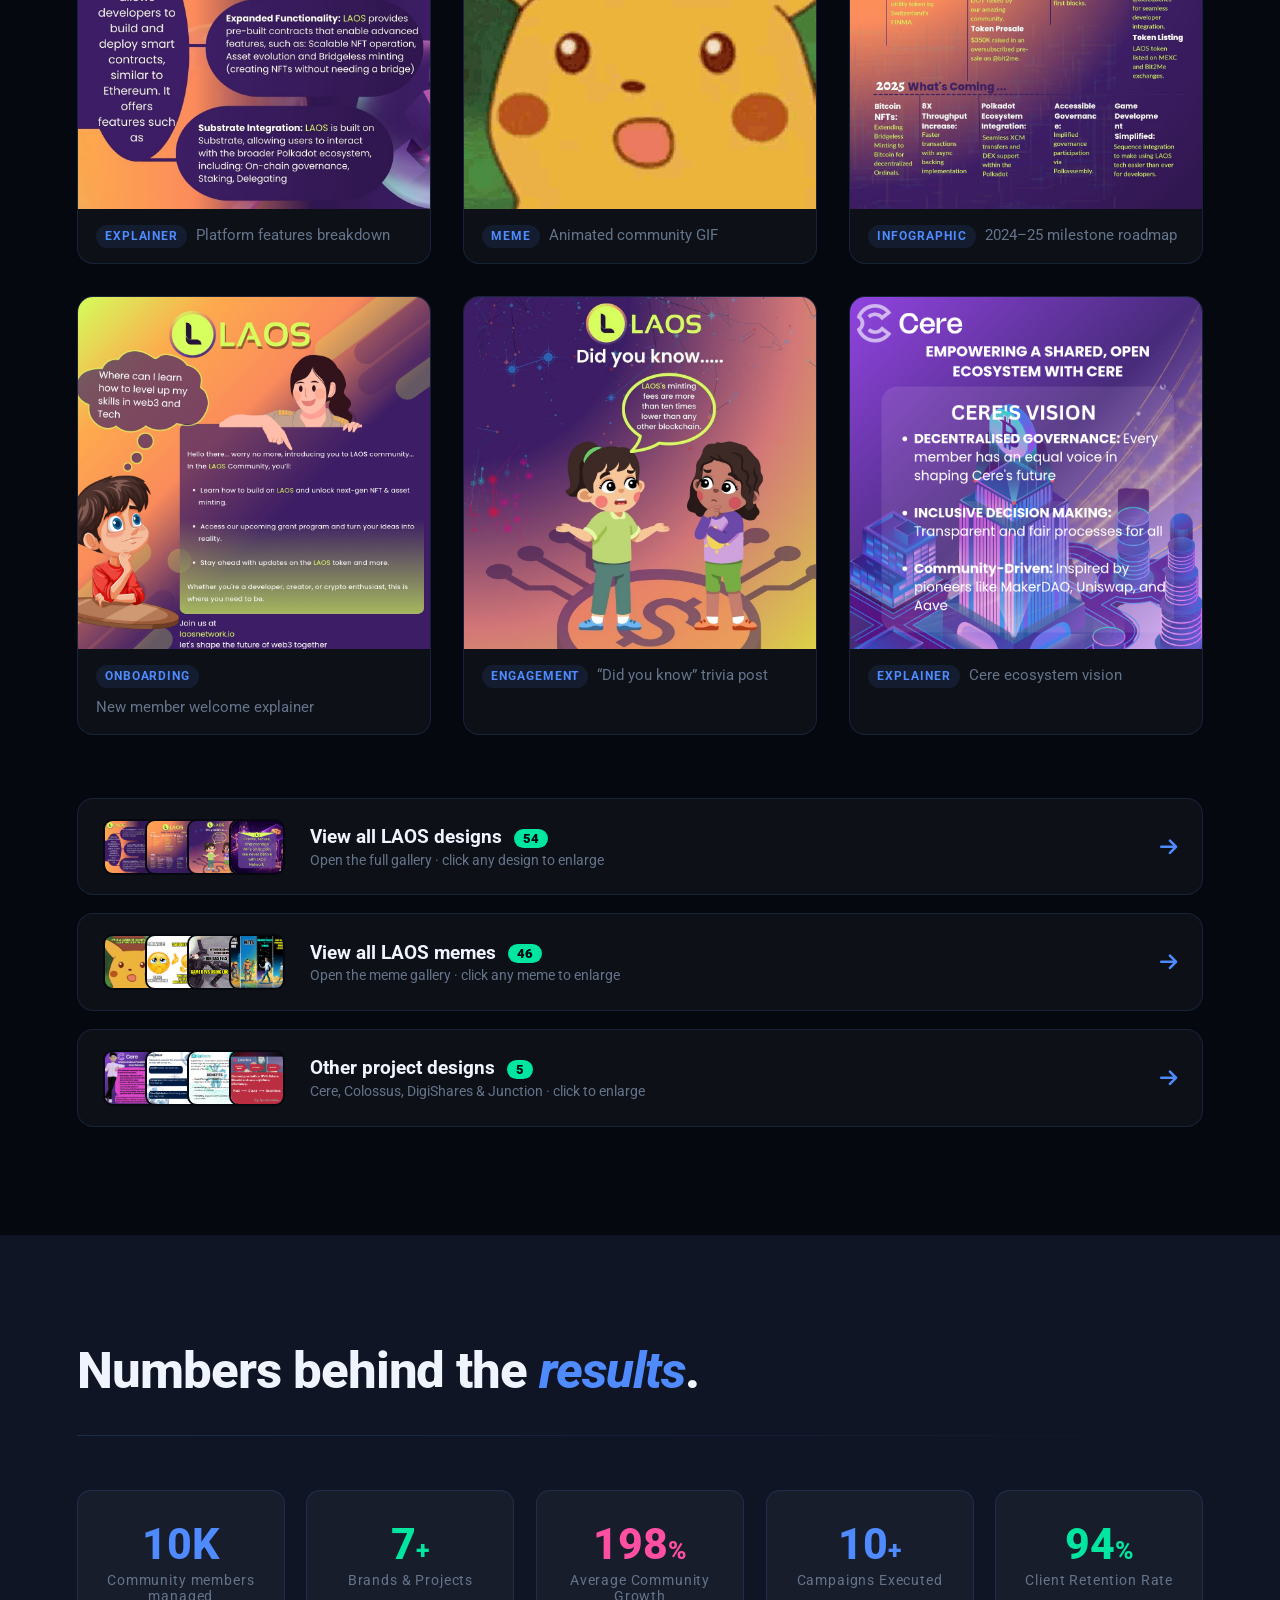
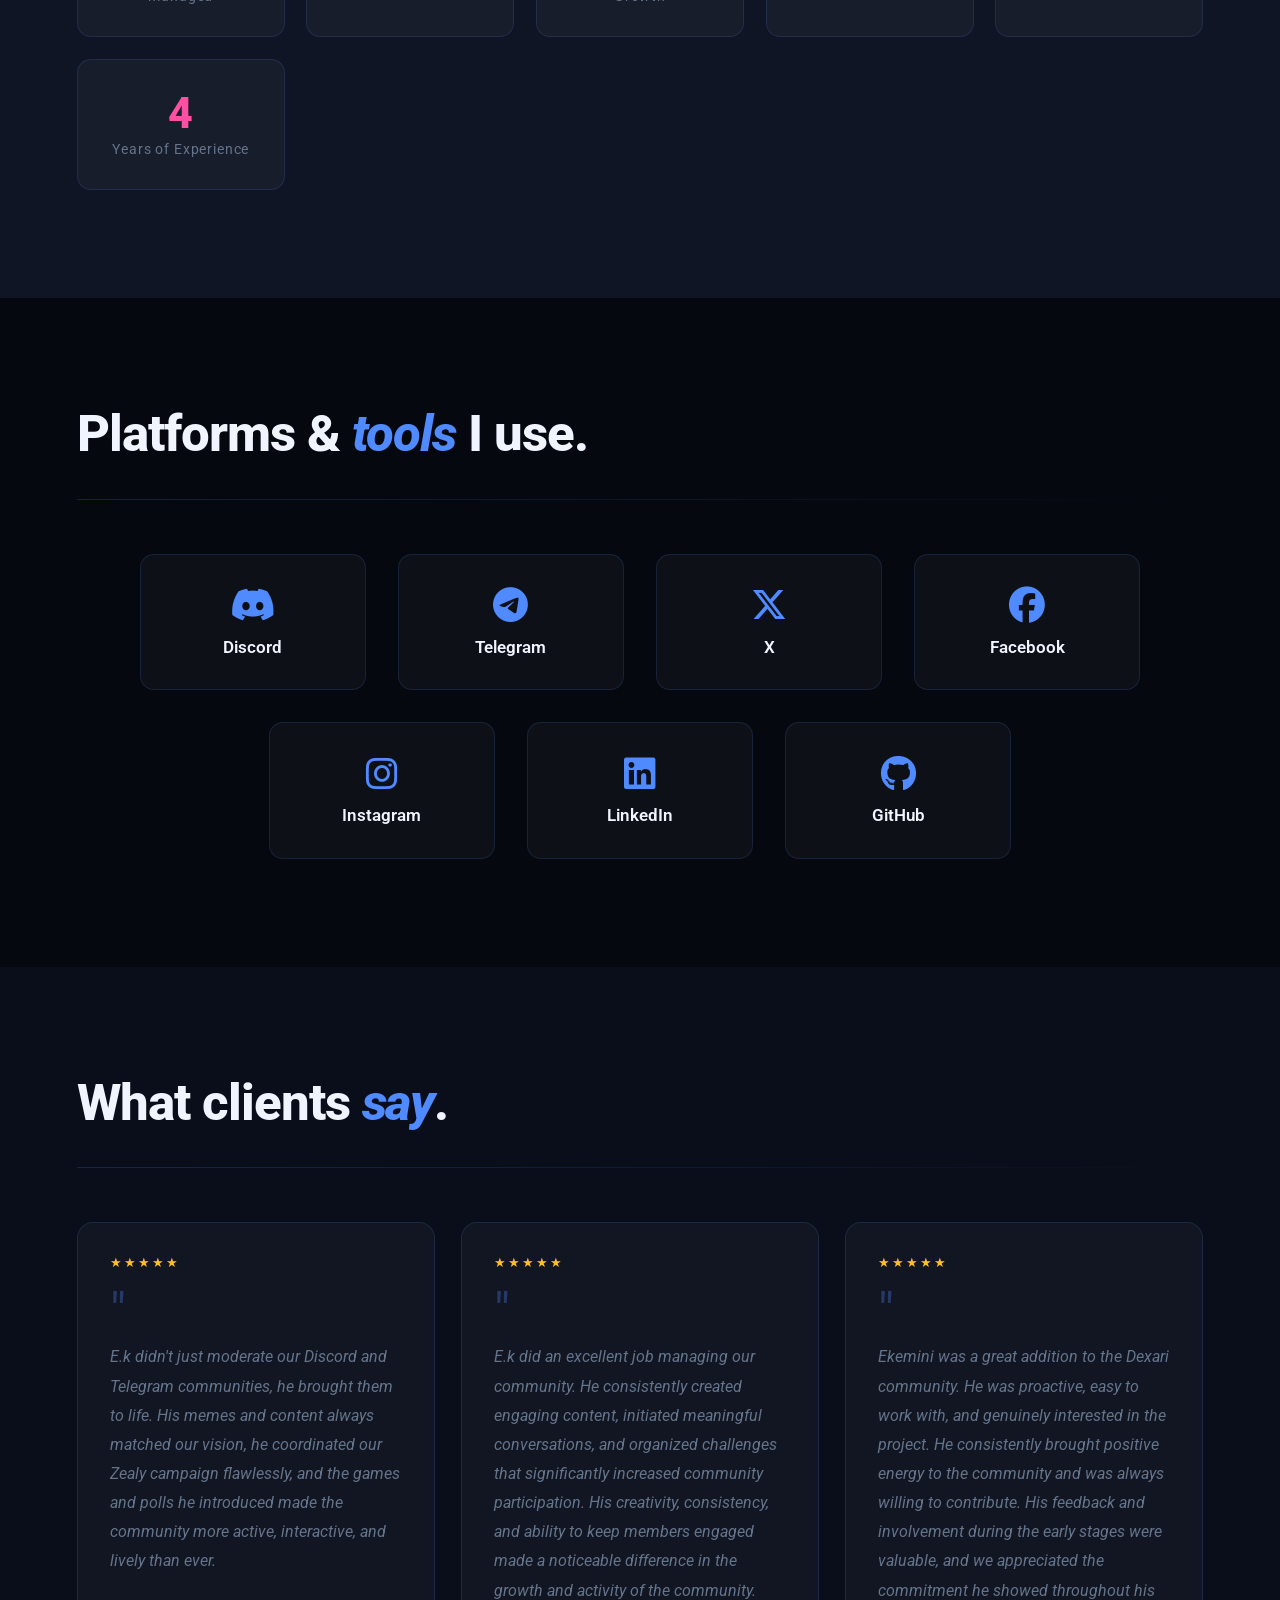
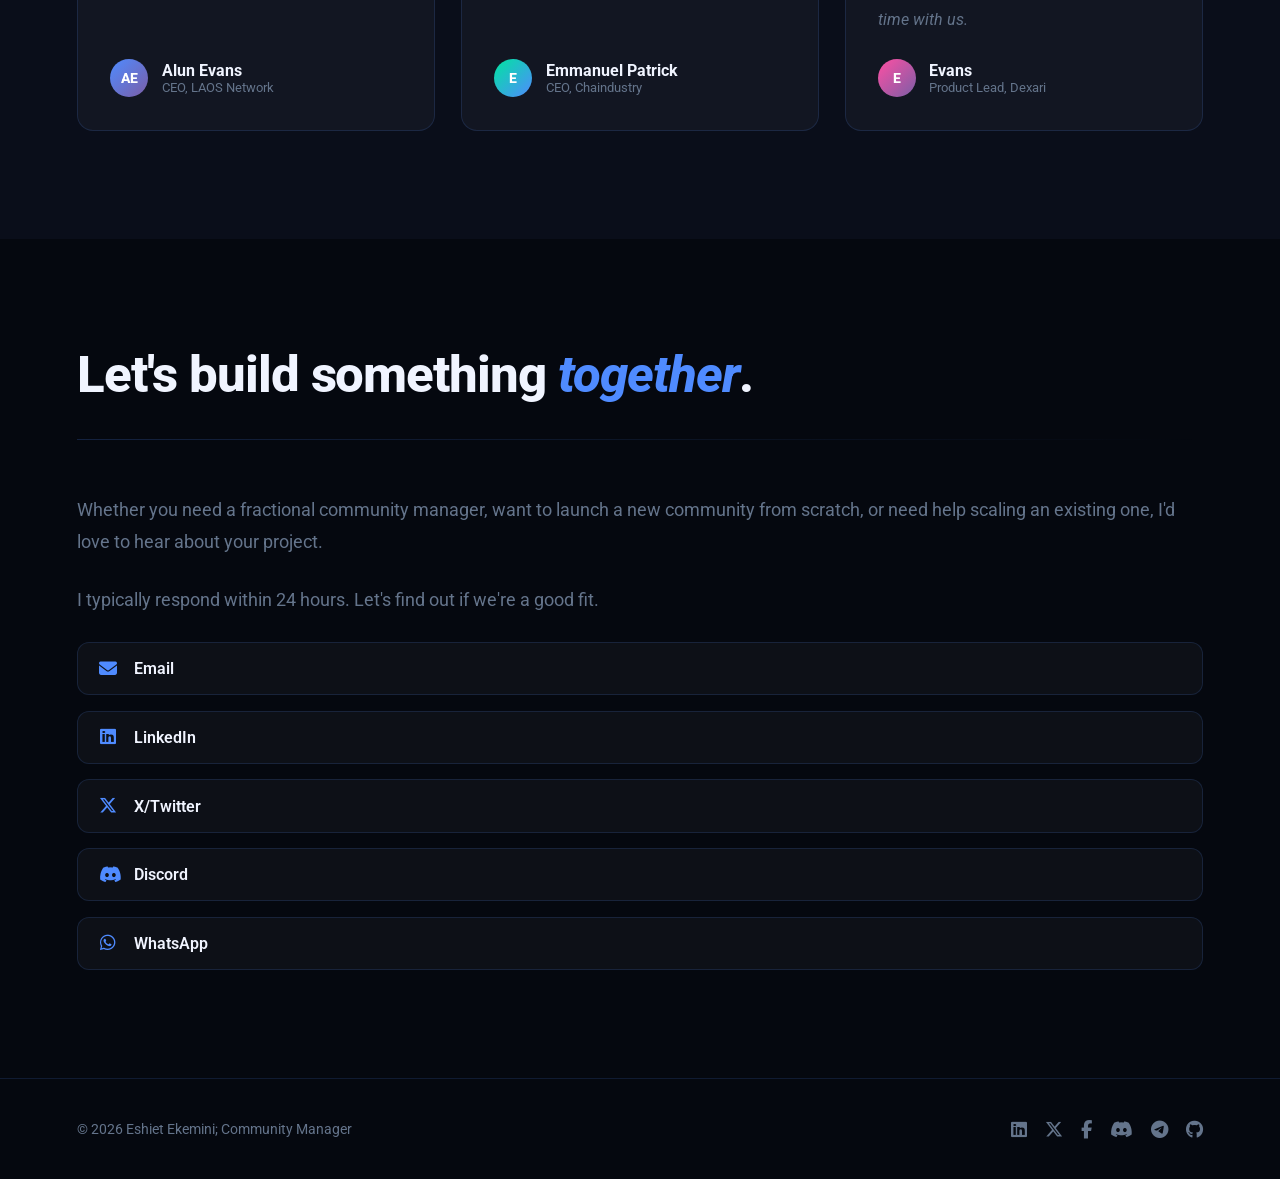
==== commit 0ea39244: "Update work footer to reflect the correct date range for 2025-2026" ====
--- a/index.html
+++ b/index.html
@@ -420,7 +420,7 @@
               </div>
             </div>
             <div class="work-footer">
-              <span><i class="fa-regular fa-calendar"></i> 2026</span>
+              <span><i class="fa-regular fa-calendar"></i> 2025-2026</span>
               <span>Facebook &bull; Instagram</span>
             </div>
           </div>
